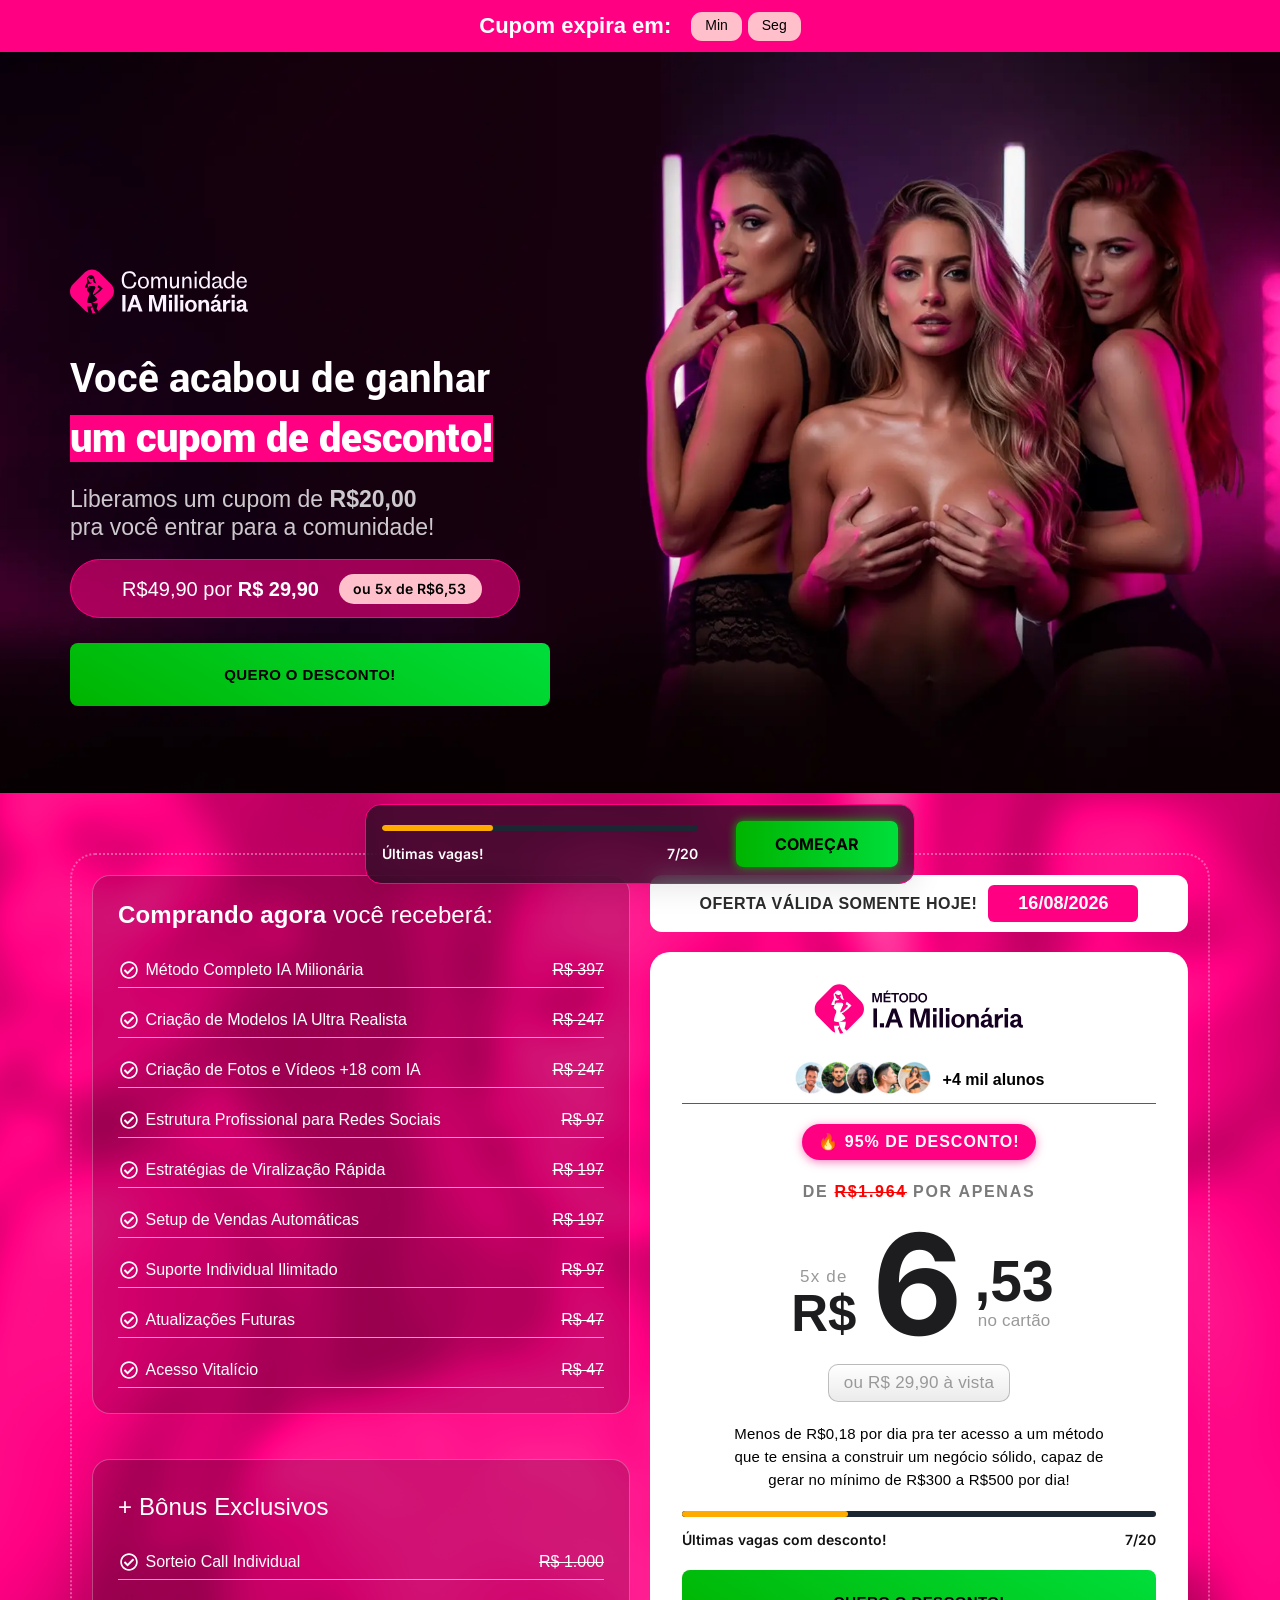
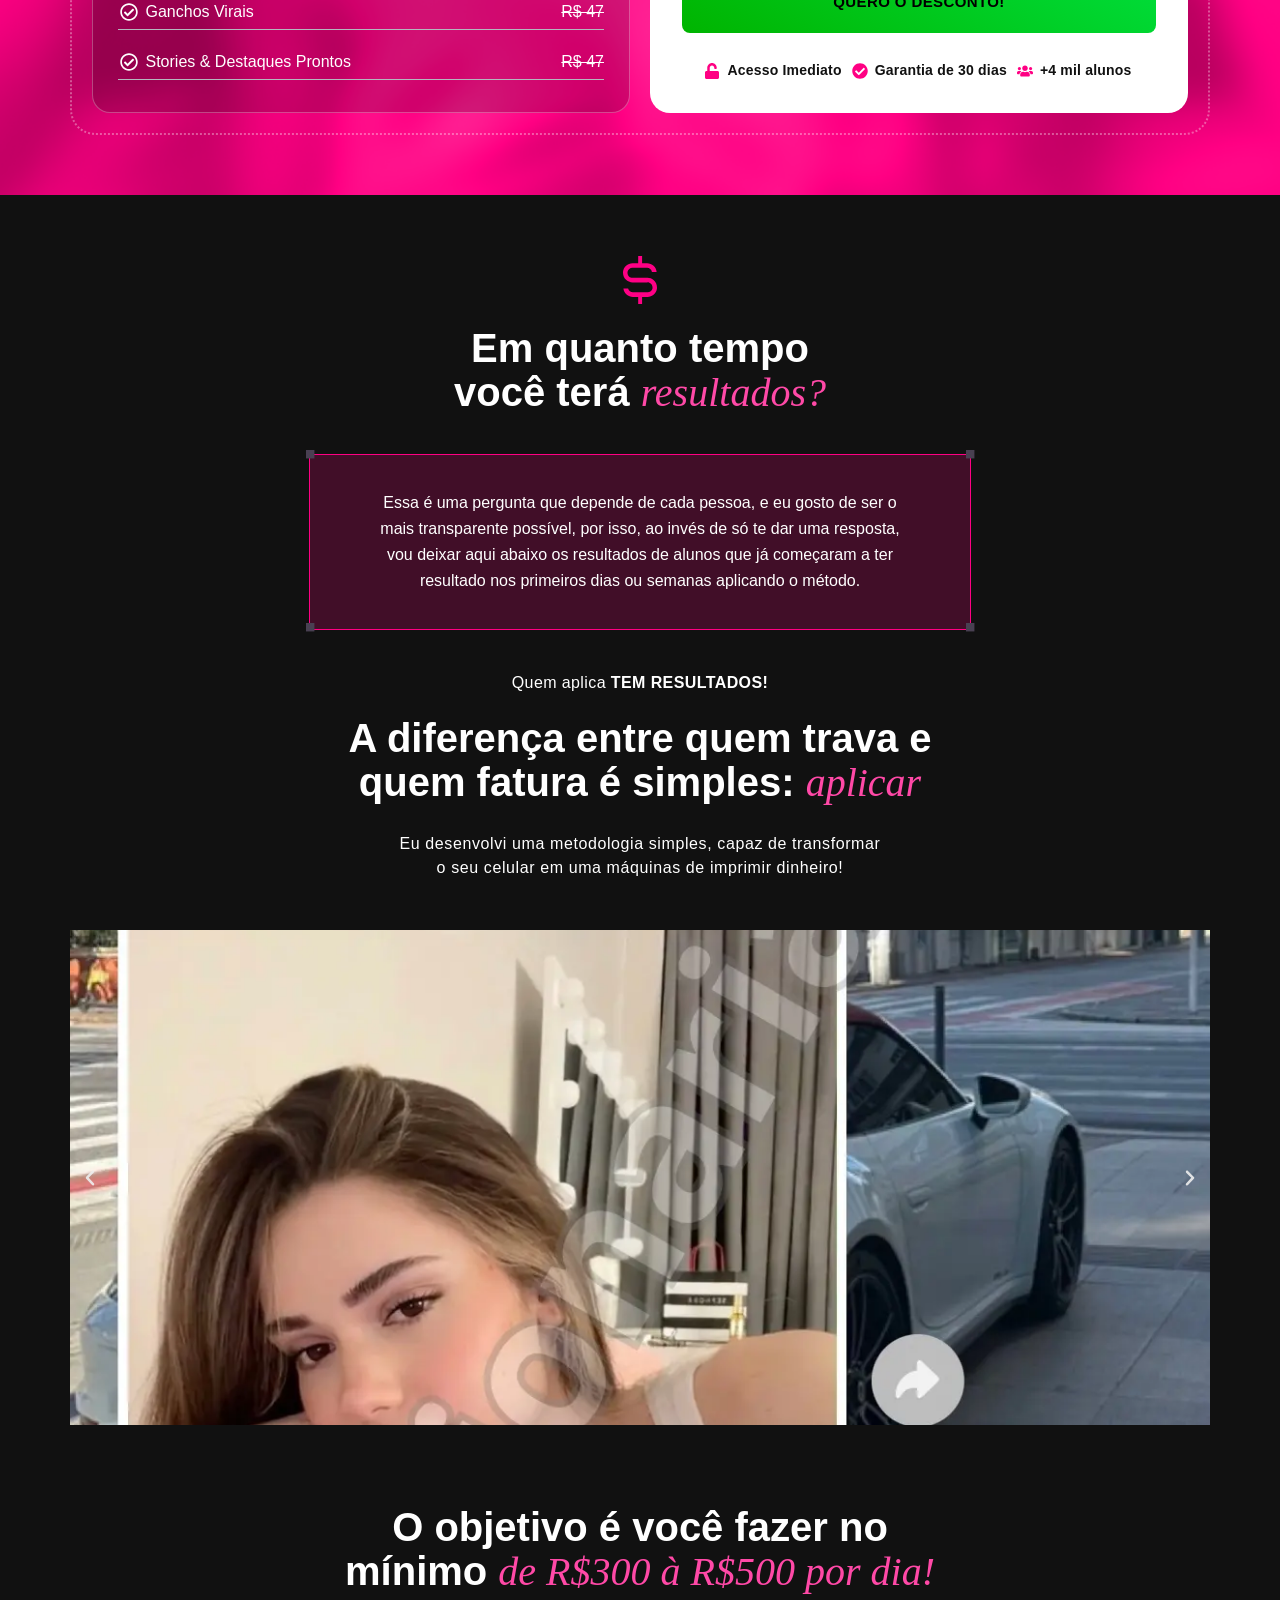
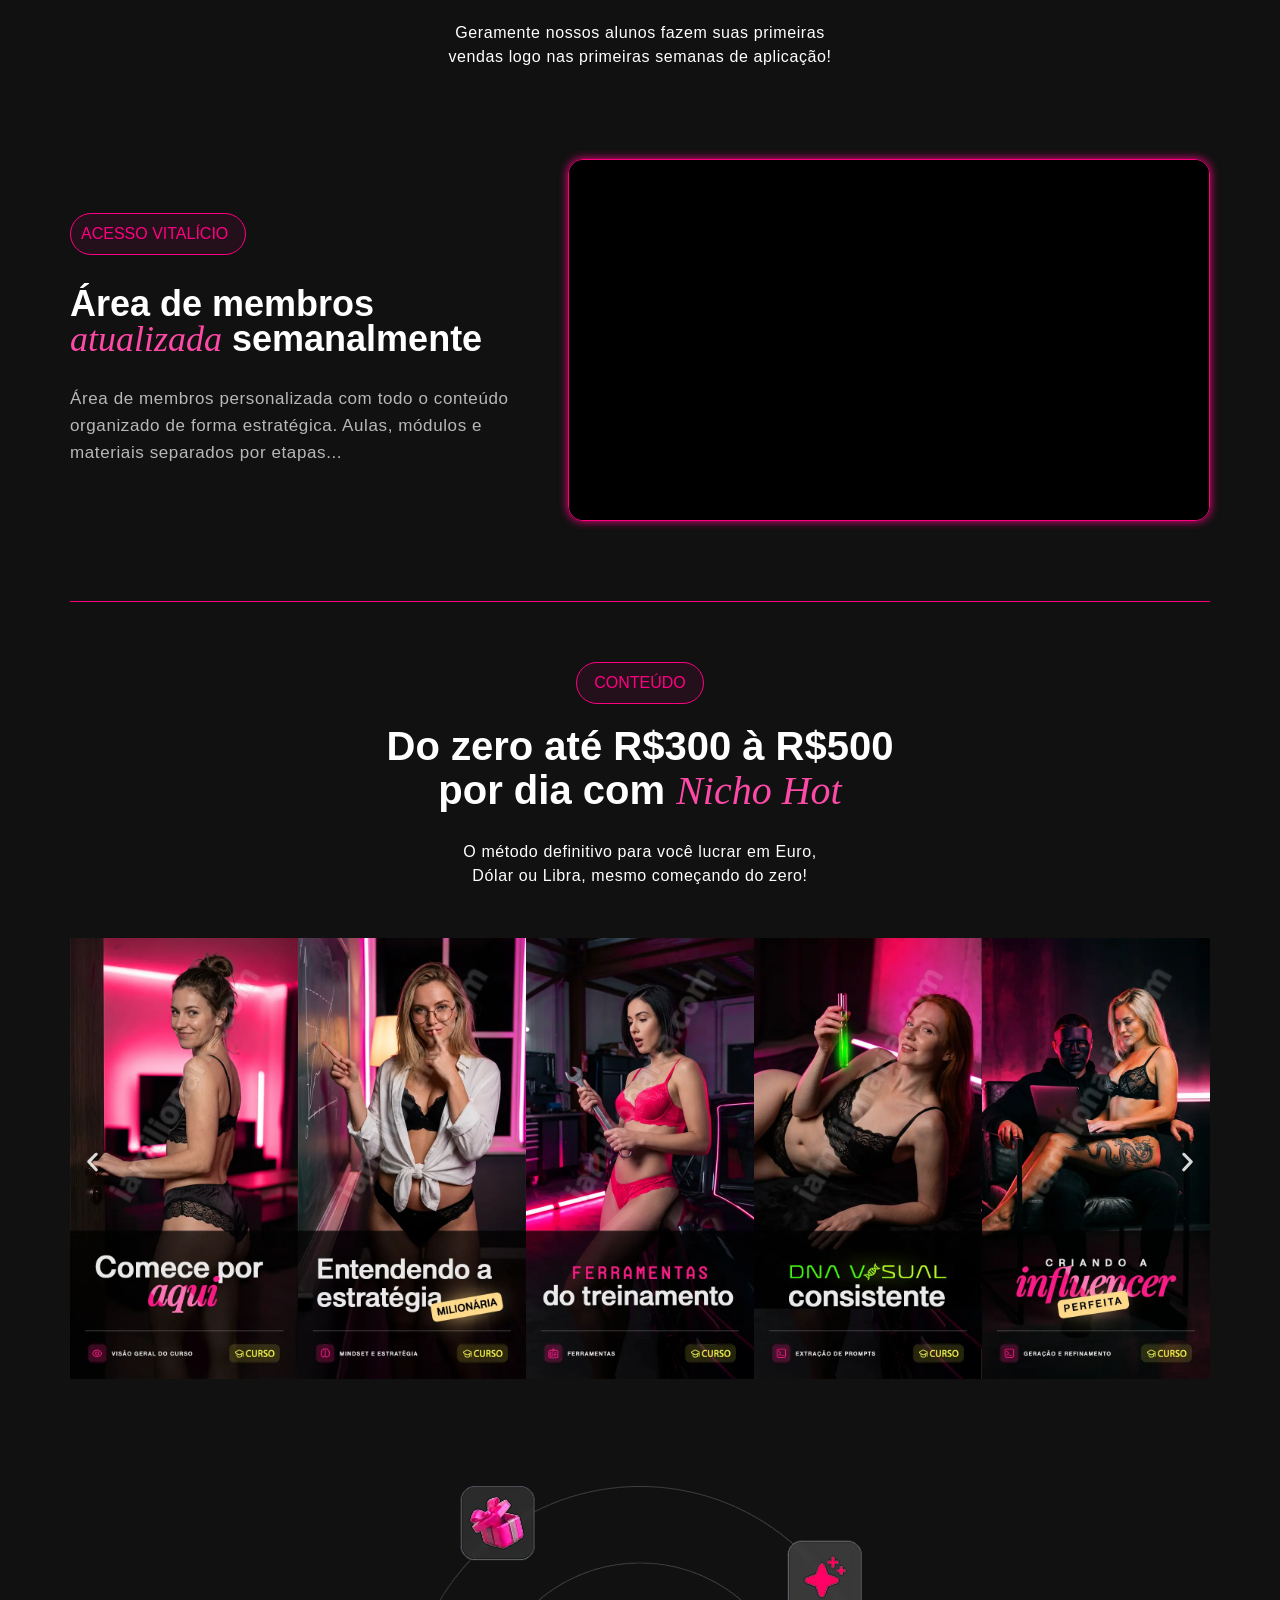
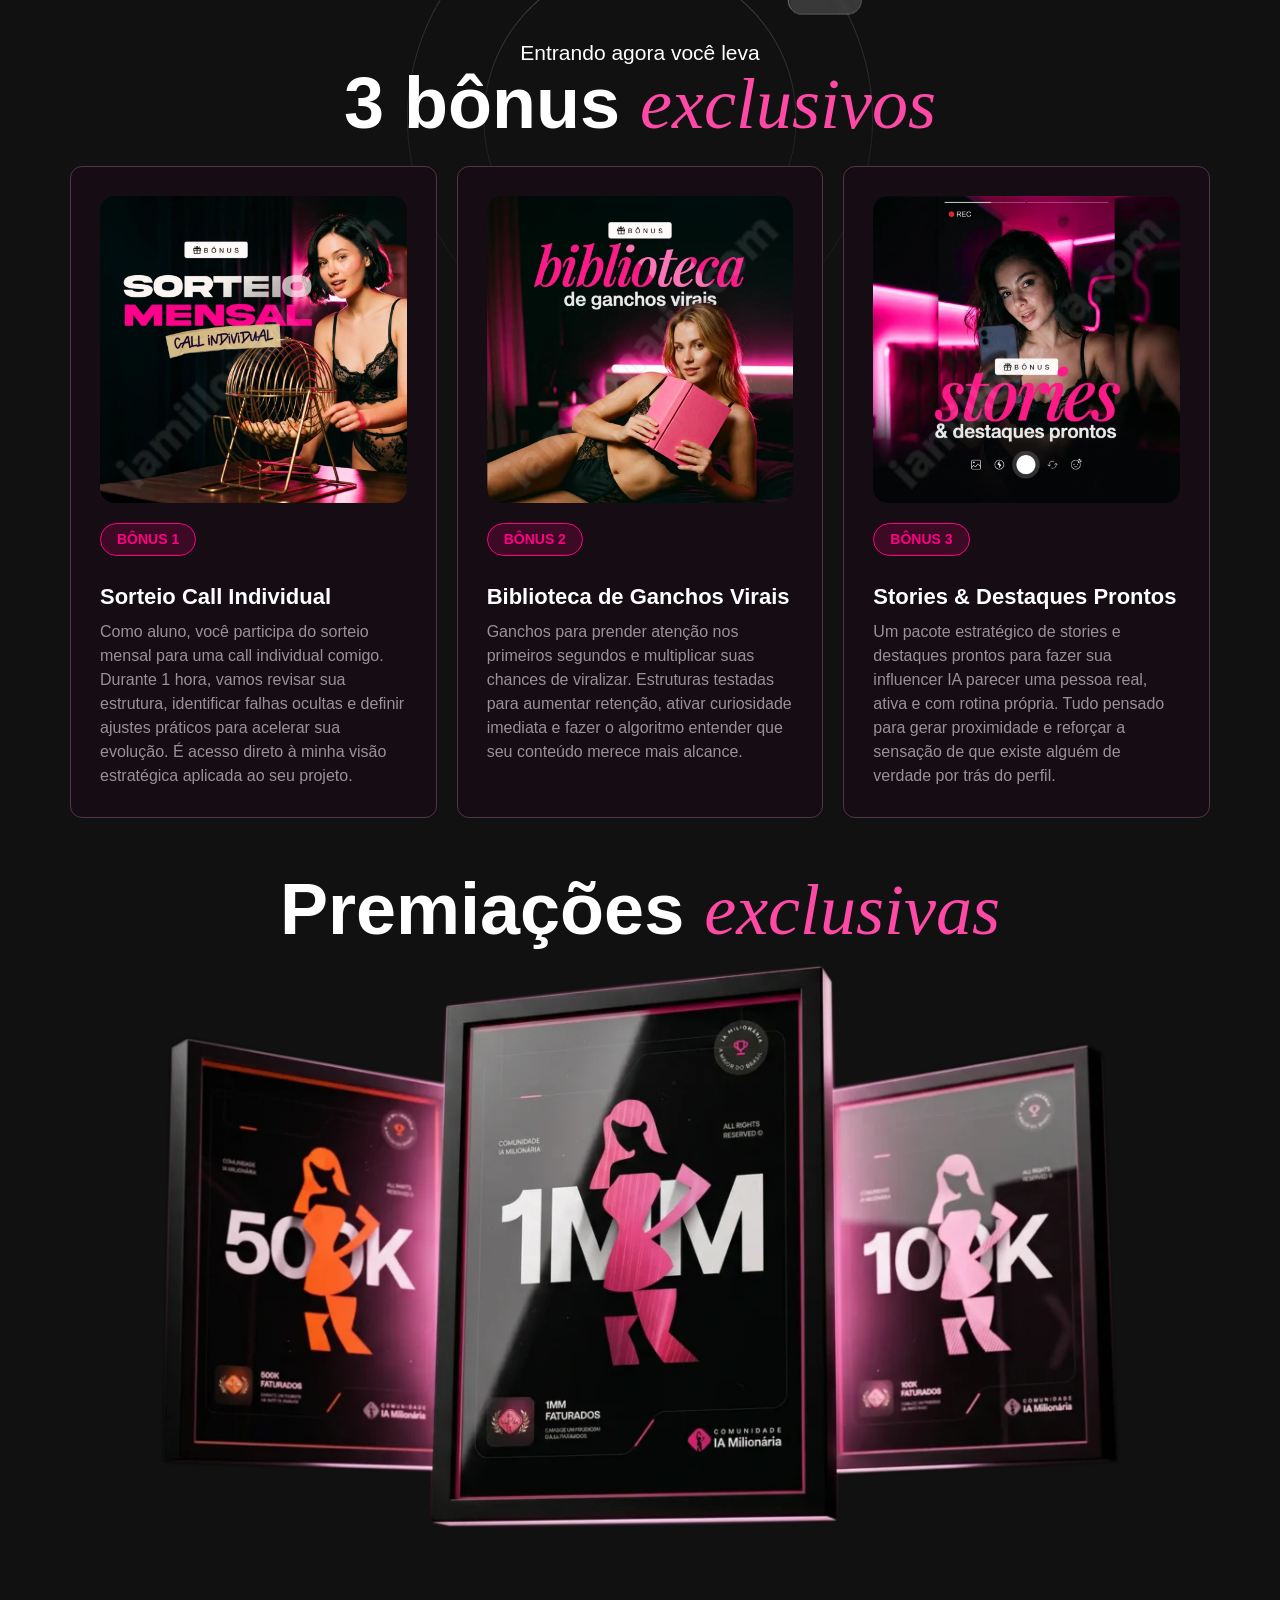
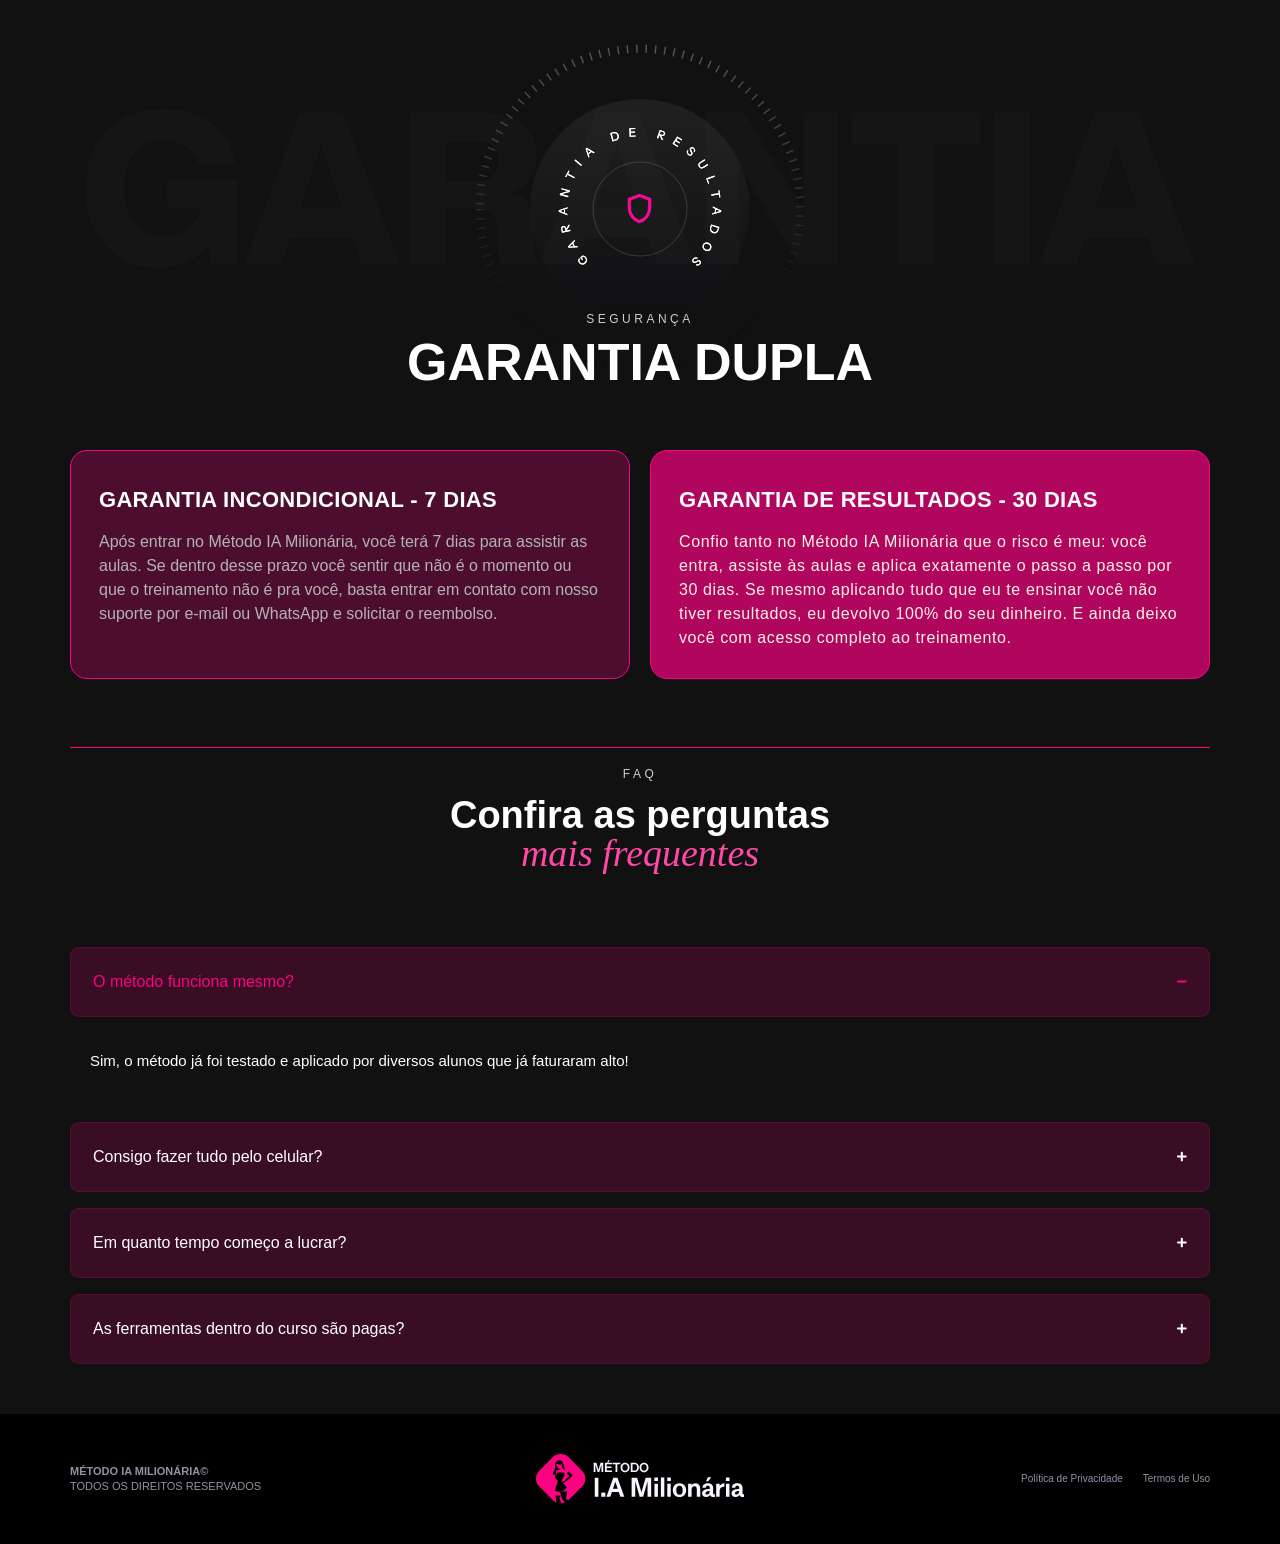
==== desconto29/index.html @ 3d406233 "Fix encoded URL for garantia image in desconto29" ====
<!DOCTYPE html><html lang="pt-BR"><head><base href="/desconto29/">
	<meta charset="utf-8">
		<title>Desconto R$ 29,90 (IA Milionária) – Método IA Milionária</title>
<meta name="robots" content="noindex, nofollow">
<link rel="dns-prefetch" href="//iamilionaria.com">
<link rel="alternate" type="application/rss+xml" title="Feed para Método IA Milionária »" href="https://iamilionaria.com/feed/">
<link rel="alternate" type="application/rss+xml" title="Feed de comentários para Método IA Milionária »" href="https://iamilionaria.com/comments/feed/">
<link rel="alternate" title="oEmbed (JSON)" type="application/json+oembed" href="https://iamilionaria.com/wp-json/oembed/1.0/embed?url=https%3A%2F%2Fiamilionaria.com%2Fdesconto67%2F">
<link rel="alternate" title="oEmbed (XML)" type="text/xml+oembed" href="https://iamilionaria.com/wp-json/oembed/1.0/embed?url=https%3A%2F%2Fiamilionaria.com%2Fdesconto67%2F&amp;format=xml">
<style id="wp-img-auto-sizes-contain-inline-css">
img:is([sizes=auto i],[sizes^="auto," i]){contain-intrinsic-size:3000px 1500px}
/*# sourceURL=wp-img-auto-sizes-contain-inline-css */
</style>
<style id="wp-emoji-styles-inline-css">

	img.wp-smiley, img.emoji {
		display: inline !important;
		border: none !important;
		box-shadow: none !important;
		height: 1em !important;
		width: 1em !important;
		margin: 0 0.07em !important;
		vertical-align: -0.1em !important;
		background: none !important;
		padding: 0 !important;
	}
/*# sourceURL=wp-emoji-styles-inline-css */
</style>
<style id="classic-theme-styles-inline-css">
/*! This file is auto-generated */
.wp-block-button__link{color:#fff;background-color:#32373c;border-radius:9999px;box-shadow:none;text-decoration:none;padding:calc(.667em + 2px) calc(1.333em + 2px);font-size:1.125em}.wp-block-file__button{background:#32373c;color:#fff;text-decoration:none}
/*# sourceURL=/wp-includes/css/classic-themes.min.css */
</style>
<style id="global-styles-inline-css">
:root{--wp--preset--aspect-ratio--square: 1;--wp--preset--aspect-ratio--4-3: 4/3;--wp--preset--aspect-ratio--3-4: 3/4;--wp--preset--aspect-ratio--3-2: 3/2;--wp--preset--aspect-ratio--2-3: 2/3;--wp--preset--aspect-ratio--16-9: 16/9;--wp--preset--aspect-ratio--9-16: 9/16;--wp--preset--color--black: #000000;--wp--preset--color--cyan-bluish-gray: #abb8c3;--wp--preset--color--white: #ffffff;--wp--preset--color--pale-pink: #f78da7;--wp--preset--color--vivid-red: #cf2e2e;--wp--preset--color--luminous-vivid-orange: #ff6900;--wp--preset--color--luminous-vivid-amber: #fcb900;--wp--preset--color--light-green-cyan: #7bdcb5;--wp--preset--color--vivid-green-cyan: #00d084;--wp--preset--color--pale-cyan-blue: #8ed1fc;--wp--preset--color--vivid-cyan-blue: #0693e3;--wp--preset--color--vivid-purple: #9b51e0;--wp--preset--gradient--vivid-cyan-blue-to-vivid-purple: linear-gradient(135deg,rgb(6,147,227) 0%,rgb(155,81,224) 100%);--wp--preset--gradient--light-green-cyan-to-vivid-green-cyan: linear-gradient(135deg,rgb(122,220,180) 0%,rgb(0,208,130) 100%);--wp--preset--gradient--luminous-vivid-amber-to-luminous-vivid-orange: linear-gradient(135deg,rgb(252,185,0) 0%,rgb(255,105,0) 100%);--wp--preset--gradient--luminous-vivid-orange-to-vivid-red: linear-gradient(135deg,rgb(255,105,0) 0%,rgb(207,46,46) 100%);--wp--preset--gradient--very-light-gray-to-cyan-bluish-gray: linear-gradient(135deg,rgb(238,238,238) 0%,rgb(169,184,195) 100%);--wp--preset--gradient--cool-to-warm-spectrum: linear-gradient(135deg,rgb(74,234,220) 0%,rgb(151,120,209) 20%,rgb(207,42,186) 40%,rgb(238,44,130) 60%,rgb(251,105,98) 80%,rgb(254,248,76) 100%);--wp--preset--gradient--blush-light-purple: linear-gradient(135deg,rgb(255,206,236) 0%,rgb(152,150,240) 100%);--wp--preset--gradient--blush-bordeaux: linear-gradient(135deg,rgb(254,205,165) 0%,rgb(254,45,45) 50%,rgb(107,0,62) 100%);--wp--preset--gradient--luminous-dusk: linear-gradient(135deg,rgb(255,203,112) 0%,rgb(199,81,192) 50%,rgb(65,88,208) 100%);--wp--preset--gradient--pale-ocean: linear-gradient(135deg,rgb(255,245,203) 0%,rgb(182,227,212) 50%,rgb(51,167,181) 100%);--wp--preset--gradient--electric-grass: linear-gradient(135deg,rgb(202,248,128) 0%,rgb(113,206,126) 100%);--wp--preset--gradient--midnight: linear-gradient(135deg,rgb(2,3,129) 0%,rgb(40,116,252) 100%);--wp--preset--font-size--small: 13px;--wp--preset--font-size--medium: 20px;--wp--preset--font-size--large: 36px;--wp--preset--font-size--x-large: 42px;--wp--preset--spacing--20: 0.44rem;--wp--preset--spacing--30: 0.67rem;--wp--preset--spacing--40: 1rem;--wp--preset--spacing--50: 1.5rem;--wp--preset--spacing--60: 2.25rem;--wp--preset--spacing--70: 3.38rem;--wp--preset--spacing--80: 5.06rem;--wp--preset--shadow--natural: 6px 6px 9px rgba(0, 0, 0, 0.2);--wp--preset--shadow--deep: 12px 12px 50px rgba(0, 0, 0, 0.4);--wp--preset--shadow--sharp: 6px 6px 0px rgba(0, 0, 0, 0.2);--wp--preset--shadow--outlined: 6px 6px 0px -3px rgb(255, 255, 255), 6px 6px rgb(0, 0, 0);--wp--preset--shadow--crisp: 6px 6px 0px rgb(0, 0, 0);}:where(body) { margin: 0; }:where(.is-layout-flex){gap: 0.5em;}:where(.is-layout-grid){gap: 0.5em;}body .is-layout-flex{display: flex;}.is-layout-flex{flex-wrap: wrap;align-items: center;}.is-layout-flex > :is(*, div){margin: 0;}body .is-layout-grid{display: grid;}.is-layout-grid > :is(*, div){margin: 0;}body{padding-top: 0px;padding-right: 0px;padding-bottom: 0px;padding-left: 0px;}:root :where(.wp-element-button, .wp-block-button__link){background-color: #32373c;border-width: 0;color: #fff;font-family: inherit;font-size: inherit;font-style: inherit;font-weight: inherit;letter-spacing: inherit;line-height: inherit;padding-top: calc(0.667em + 2px);padding-right: calc(1.333em + 2px);padding-bottom: calc(0.667em + 2px);padding-left: calc(1.333em + 2px);text-decoration: none;text-transform: inherit;}.has-black-color{color: var(--wp--preset--color--black) !important;}.has-cyan-bluish-gray-color{color: var(--wp--preset--color--cyan-bluish-gray) !important;}.has-white-color{color: var(--wp--preset--color--white) !important;}.has-pale-pink-color{color: var(--wp--preset--color--pale-pink) !important;}.has-vivid-red-color{color: var(--wp--preset--color--vivid-red) !important;}.has-luminous-vivid-orange-color{color: var(--wp--preset--color--luminous-vivid-orange) !important;}.has-luminous-vivid-amber-color{color: var(--wp--preset--color--luminous-vivid-amber) !important;}.has-light-green-cyan-color{color: var(--wp--preset--color--light-green-cyan) !important;}.has-vivid-green-cyan-color{color: var(--wp--preset--color--vivid-green-cyan) !important;}.has-pale-cyan-blue-color{color: var(--wp--preset--color--pale-cyan-blue) !important;}.has-vivid-cyan-blue-color{color: var(--wp--preset--color--vivid-cyan-blue) !important;}.has-vivid-purple-color{color: var(--wp--preset--color--vivid-purple) !important;}.has-black-background-color{background-color: var(--wp--preset--color--black) !important;}.has-cyan-bluish-gray-background-color{background-color: var(--wp--preset--color--cyan-bluish-gray) !important;}.has-white-background-color{background-color: var(--wp--preset--color--white) !important;}.has-pale-pink-background-color{background-color: var(--wp--preset--color--pale-pink) !important;}.has-vivid-red-background-color{background-color: var(--wp--preset--color--vivid-red) !important;}.has-luminous-vivid-orange-background-color{background-color: var(--wp--preset--color--luminous-vivid-orange) !important;}.has-luminous-vivid-amber-background-color{background-color: var(--wp--preset--color--luminous-vivid-amber) !important;}.has-light-green-cyan-background-color{background-color: var(--wp--preset--color--light-green-cyan) !important;}.has-vivid-green-cyan-background-color{background-color: var(--wp--preset--color--vivid-green-cyan) !important;}.has-pale-cyan-blue-background-color{background-color: var(--wp--preset--color--pale-cyan-blue) !important;}.has-vivid-cyan-blue-background-color{background-color: var(--wp--preset--color--vivid-cyan-blue) !important;}.has-vivid-purple-background-color{background-color: var(--wp--preset--color--vivid-purple) !important;}.has-black-border-color{border-color: var(--wp--preset--color--black) !important;}.has-cyan-bluish-gray-border-color{border-color: var(--wp--preset--color--cyan-bluish-gray) !important;}.has-white-border-color{border-color: var(--wp--preset--color--white) !important;}.has-pale-pink-border-color{border-color: var(--wp--preset--color--pale-pink) !important;}.has-vivid-red-border-color{border-color: var(--wp--preset--color--vivid-red) !important;}.has-luminous-vivid-orange-border-color{border-color: var(--wp--preset--color--luminous-vivid-orange) !important;}.has-luminous-vivid-amber-border-color{border-color: var(--wp--preset--color--luminous-vivid-amber) !important;}.has-light-green-cyan-border-color{border-color: var(--wp--preset--color--light-green-cyan) !important;}.has-vivid-green-cyan-border-color{border-color: var(--wp--preset--color--vivid-green-cyan) !important;}.has-pale-cyan-blue-border-color{border-color: var(--wp--preset--color--pale-cyan-blue) !important;}.has-vivid-cyan-blue-border-color{border-color: var(--wp--preset--color--vivid-cyan-blue) !important;}.has-vivid-purple-border-color{border-color: var(--wp--preset--color--vivid-purple) !important;}.has-vivid-cyan-blue-to-vivid-purple-gradient-background{background: var(--wp--preset--gradient--vivid-cyan-blue-to-vivid-purple) !important;}.has-light-green-cyan-to-vivid-green-cyan-gradient-background{background: var(--wp--preset--gradient--light-green-cyan-to-vivid-green-cyan) !important;}.has-luminous-vivid-amber-to-luminous-vivid-orange-gradient-background{background: var(--wp--preset--gradient--luminous-vivid-amber-to-luminous-vivid-orange) !important;}.has-luminous-vivid-orange-to-vivid-red-gradient-background{background: var(--wp--preset--gradient--luminous-vivid-orange-to-vivid-red) !important;}.has-very-light-gray-to-cyan-bluish-gray-gradient-background{background: var(--wp--preset--gradient--very-light-gray-to-cyan-bluish-gray) !important;}.has-cool-to-warm-spectrum-gradient-background{background: var(--wp--preset--gradient--cool-to-warm-spectrum) !important;}.has-blush-light-purple-gradient-background{background: var(--wp--preset--gradient--blush-light-purple) !important;}.has-blush-bordeaux-gradient-background{background: var(--wp--preset--gradient--blush-bordeaux) !important;}.has-luminous-dusk-gradient-background{background: var(--wp--preset--gradient--luminous-dusk) !important;}.has-pale-ocean-gradient-background{background: var(--wp--preset--gradient--pale-ocean) !important;}.has-electric-grass-gradient-background{background: var(--wp--preset--gradient--electric-grass) !important;}.has-midnight-gradient-background{background: var(--wp--preset--gradient--midnight) !important;}.has-small-font-size{font-size: var(--wp--preset--font-size--small) !important;}.has-medium-font-size{font-size: var(--wp--preset--font-size--medium) !important;}.has-large-font-size{font-size: var(--wp--preset--font-size--large) !important;}.has-x-large-font-size{font-size: var(--wp--preset--font-size--x-large) !important;}
:root :where(.wp-block-icon svg){width: 24px;}
:where(.wp-block-post-template.is-layout-flex){gap: 1.25em;}:where(.wp-block-post-template.is-layout-grid){gap: 1.25em;}
:where(.wp-block-term-template.is-layout-flex){gap: 1.25em;}:where(.wp-block-term-template.is-layout-grid){gap: 1.25em;}
:where(.wp-block-columns.is-layout-flex){gap: 2em;}:where(.wp-block-columns.is-layout-grid){gap: 2em;}
:root :where(.wp-block-pullquote){font-size: 1.5em;line-height: 1.6;}
/*# sourceURL=global-styles-inline-css */
</style>
<link rel="stylesheet" id="royal-elementor-kit-style-css" href="css/style.css" media="all">
<link rel="stylesheet" id="elementor-frontend-css" href="css/frontend.min.css" media="all">
<link rel="stylesheet" id="elementor-post-9-css" href="css/post-9.css" media="all">
<link rel="stylesheet" id="font-awesome-5-all-css" href="css/all.min.css" media="all">
<link rel="stylesheet" id="font-awesome-4-shim-css" href="css/v4-shims.min.css" media="all">
<link rel="stylesheet" id="widget-heading-css" href="css/widget-heading.min.css" media="all">
<link rel="stylesheet" id="widget-countdown-css" href="css/widget-countdown.min.css" media="all">
<link rel="stylesheet" id="widget-icon-list-css" href="css/widget-icon-list.min.css" media="all">
<link rel="stylesheet" id="e-animation-shrink-css" href="css/e-animation-shrink.min.css" media="all">
<link rel="stylesheet" id="widget-image-css" href="css/widget-image.min.css" media="all">
<link rel="stylesheet" id="swiper-css" href="css/swiper.min.css" media="all">
<link rel="stylesheet" id="e-swiper-css" href="css/e-swiper.min.css" media="all">
<link rel="stylesheet" id="widget-media-carousel-css" href="css/widget-media-carousel.min.css" media="all">
<link rel="stylesheet" id="widget-carousel-module-base-css" href="css/widget-carousel-module-base.min.css" media="all">
<link rel="stylesheet" id="widget-video-css" href="css/widget-video.min.css" media="all">
<link rel="stylesheet" id="widget-image-carousel-css" href="css/widget-image-carousel.min.css" media="all">
<link rel="stylesheet" id="widget-image-box-css" href="css/widget-image-box.min.css" media="all">
<link rel="stylesheet" id="widget-icon-box-css" href="css/widget-icon-box.min.css" media="all">
<link rel="stylesheet" id="widget-nested-accordion-css" href="css/widget-nested-accordion.min.css" media="all">
<link rel="stylesheet" id="elementor-post-6986-css" href="css/post-6986.css" media="all">
<style id="elementor-pro-custom-fonts-inline-css">
@font-face {
	font-family: 'Verlag';
	font-style: normal;
	font-weight: 300;
	font-display: auto;
	src: url('fonts/Verlag-Light.ttf') format('truetype');
}
@font-face {
	font-family: 'Verlag';
	font-style: normal;
	font-weight: normal;
	font-display: auto;
	src: url('fonts/Verlag-Book.ttf') format('truetype');
}
@font-face {
	font-family: 'Verlag';
	font-style: normal;
	font-weight: bold;
	font-display: auto;
	src: url('fonts/Verlag-Bold.ttf') format('truetype');
}
@font-face {
	font-family: 'Verlag';
	font-style: normal;
	font-weight: 900;
	font-display: auto;
	src: url('fonts/Verlag-Black.ttf') format('truetype');
}

@font-face {
	font-family: 'Roboto';
	font-style: normal;
	font-weight: 100;
	font-display: auto;
	src: url('fonts/Roboto-Thin.ttf') format('truetype');
}
@font-face {
	font-family: 'Roboto';
	font-style: normal;
	font-weight: 200;
	font-display: auto;
	src: url('fonts/Roboto-Light.ttf') format('truetype');
}
@font-face {
	font-family: 'Roboto';
	font-style: normal;
	font-weight: normal;
	font-display: auto;
	src: url('fonts/Roboto-Regular.ttf') format('truetype');
}
@font-face {
	font-family: 'Roboto';
	font-style: normal;
	font-weight: 500;
	font-display: auto;
	src: url('fonts/Roboto-Medium.ttf') format('truetype');
}
@font-face {
	font-family: 'Roboto';
	font-style: normal;
	font-weight: bold;
	font-display: auto;
	src: url('fonts/Roboto-Bold.ttf') format('truetype');
}
@font-face {
	font-family: 'Roboto';
	font-style: normal;
	font-weight: 900;
	font-display: auto;
	src: url('fonts/Roboto-Black.ttf') format('truetype');
}

@font-face {
	font-family: 'Mosvita';
	font-style: normal;
	font-weight: 200;
	font-display: auto;
	src: url('fonts/AnyConv.com__mosvita-light.woff2') format('woff2');
}
@font-face {
	font-family: 'Mosvita';
	font-style: normal;
	font-weight: normal;
	font-display: auto;
	src: url('fonts/AnyConv.com__mosvita-regular.woff2') format('woff2');
}
@font-face {
	font-family: 'Mosvita';
	font-style: normal;
	font-weight: bold;
	font-display: auto;
	src: url('fonts/AnyConv.com__mosvita-bold.woff2') format('woff2');
}
@font-face {
	font-family: 'Mosvita';
	font-style: normal;
	font-weight: 900;
	font-display: auto;
	src: url('fonts/AnyConv.com__mosvita-extrabold.woff2') format('woff2');
}

/*# sourceURL=elementor-pro-custom-fonts-inline-css */
</style>
<link rel="stylesheet" id="elementor-gf-inter-css" href="css/elementor-gf-inter.css" media="all">
<script async="" src="js/gtm.js"></script><script id="font-awesome-4-shim-js" src="js/v4-shims.min.js"></script>
<script id="jquery-core-js" src="js/jquery.min.js"></script>
<script id="jquery-migrate-js" src="js/jquery-migrate.min.js"></script>
<link rel="https://api.w.org/" href="https://iamilionaria.com/wp-json/"><link rel="alternate" title="JSON" type="application/json" href="https://iamilionaria.com/wp-json/wp/v2/pages/6986"><link rel="EditURI" type="application/rsd+xml" title="RSD" href="https://iamilionaria.com/xmlrpc.php?rsd">
<link rel="canonical" href="https://iamilionaria.com/desconto67/">
<meta name="generator" content="Elementor 4.2.0; features: e_font_icon_svg, additional_custom_breakpoints; settings: css_print_method-external, google_font-enabled, font_display-swap">
<script src="js/latest.js" data-utmify-prevent-xcod-sck="" data-utmify-prevent-subids="" data-utmify-plus-signal="" async="" defer=""></script>
<!-- Google Tag Manager -->
<script>(function(w,d,s,l,i){w[l]=w[l]||[];w[l].push({'gtm.start':
new Date().getTime(),event:'gtm.js'});var f=d.getElementsByTagName(s)[0],
j=d.createElement(s),dl=l!='dataLayer'?'&l='+l:'';j.async=true;j.src=
'https://www.googletagmanager.com/gtm.js?id='+i+dl;f.parentNode.insertBefore(j,f);
})(window,document,'script','dataLayer','GTM-5M3QH7KK');</script>
<!-- End Google Tag Manager -->
<style>
  /*
   * Barra fixa, centralizada e escondida inicialmente.
   */
  #barra-fixa {
    position: fixed !important;

    left: 50% !important;
    right: auto !important;
    top: auto !important;
    bottom: 16px !important;

    margin: 0 !important;

    transform: translate(-50%, 14px) !important;

    opacity: 0 !important;
    visibility: hidden !important;
    pointer-events: none !important;

    z-index: 999999 !important;

    transition:
      opacity 0.3s ease,
      transform 0.3s ease,
      visibility 0.3s ease !important;
  }

  /*
   * Mostra a barra.
   */
  #barra-fixa.barra-ativa {
    opacity: 1 !important;
    visibility: visible !important;
    pointer-events: auto !important;

    transform: translate(-50%, 0) !important;
  }

  /*
   * Esconde possíveis cópias criadas
   * pelo sistema Sticky do Elementor.
   */
  #barra-fixa.elementor-sticky__spacer,
  .elementor-sticky__spacer #barra-fixa {
    display: none !important;
  }

  /*
   * Mantém visível durante a edição.
   */
  body.elementor-editor-active
  #barra-fixa:not(.elementor-sticky__spacer),
  body.elementor-editor-preview
  #barra-fixa:not(.elementor-sticky__spacer) {
    opacity: 1 !important;
    visibility: visible !important;
    pointer-events: auto !important;

    transform: translate(-50%, 0) !important;
  }

  /*
   * Ajuste no celular.
   */
  @media (max-width: 767px) {
    #barra-fixa {
      bottom: 8px !important;
      max-width: calc(100vw - 16px) !important;
    }
  }
</style>

<script>
(function () {
  /*
   * Evita que o controlador seja iniciado
   * mais de uma vez.
   */
  if (window.__controleBarraFixaIAMillonaria) {
    return;
  }

  window.__controleBarraFixaIAMillonaria = true;

  var tentativas = 0;
  var limiteTentativas = 50;

  function iniciarBarraFixa() {
    var barra = document.getElementById(
      'barra-fixa'
    );

    var gatilho = document.getElementById(
      'aparecer-barra'
    );

    /*
     * Aguarda o Elementor terminar
     * de renderizar os containers.
     */
    if (!barra || !gatilho) {
      tentativas++;

      if (tentativas < limiteTentativas) {
        window.setTimeout(
          iniciarBarraFixa,
          250
        );
      } else {
        if (!barra) {
          console.error(
            'O container com ID "barra-fixa" não foi encontrado.'
          );
        }

        if (!gatilho) {
          console.error(
            'A seção com ID "aparecer-barra" não foi encontrada.'
          );
        }
      }

      return;
    }

    var barraJaAtivada = false;
    var observador = null;

    function ativarBarra() {
      if (barraJaAtivada) {
        return;
      }

      barraJaAtivada = true;

      barra.classList.add(
        'barra-ativa'
      );

      window.removeEventListener(
        'scroll',
        verificarPosicao
      );

      window.removeEventListener(
        'resize',
        verificarPosicao
      );

      if (observador) {
        observador.disconnect();
      }
    }

    function verificarPosicao() {
      if (barraJaAtivada) {
        return;
      }

      var posicao =
        gatilho.getBoundingClientRect();

      /*
       * Ativa quando o começo da seção
       * entra na área visível da tela.
       *
       * Também ativa caso a página seja
       * carregada já depois dessa seção.
       */
      if (
        posicao.top <= window.innerHeight
      ) {
        ativarBarra();
      }
    }

    if (
      'IntersectionObserver' in window
    ) {
      observador =
        new IntersectionObserver(
          function (entradas) {
            for (
              var i = 0;
              i < entradas.length;
              i++
            ) {
              if (
                entradas[i].isIntersecting
              ) {
                ativarBarra();
                break;
              }
            }
          },
          {
            threshold: 0.01
          }
        );

      observador.observe(gatilho);
    }

    window.addEventListener(
      'scroll',
      verificarPosicao,
      {
        passive: true
      }
    );

    window.addEventListener(
      'resize',
      verificarPosicao
    );

    window.addEventListener(
      'load',
      verificarPosicao
    );

    verificarPosicao();
  }

  if (
    document.readyState === 'loading'
  ) {
    document.addEventListener(
      'DOMContentLoaded',
      iniciarBarraFixa
    );
  } else {
    iniciarBarraFixa();
  }
})();
</script>
			<style>
				.e-con.e-parent:nth-of-type(n+4):not(.e-lazyloaded):not(.e-no-lazyload),
				.e-con.e-parent:nth-of-type(n+4):not(.e-lazyloaded):not(.e-no-lazyload) * {
					background-image: none !important;
				}
				@media screen and (max-height: 1024px) {
					.e-con.e-parent:nth-of-type(n+3):not(.e-lazyloaded):not(.e-no-lazyload),
					.e-con.e-parent:nth-of-type(n+3):not(.e-lazyloaded):not(.e-no-lazyload) * {
						background-image: none !important;
					}
				}
				@media screen and (max-height: 640px) {
					.e-con.e-parent:nth-of-type(n+2):not(.e-lazyloaded):not(.e-no-lazyload),
					.e-con.e-parent:nth-of-type(n+2):not(.e-lazyloaded):not(.e-no-lazyload) * {
						background-image: none !important;
					}
				}
			</style>
			<style id="custom-background-css">
body.custom-background { background-color: #0a0a0a; }
</style>
			<meta name="theme-color" content="#FFFFFF">
			<link rel="icon" href="images/Logo-1-150x150.png" sizes="32x32">
<link rel="icon" href="images/Logo-1.png" sizes="192x192">
<link rel="apple-touch-icon" href="images/Logo-1.png">
<meta name="msapplication-TileImage" content="https://iamilionaria.com/wp-content/uploads/2025/04/Logo-1.png">
	<meta name="viewport" content="width=device-width, initial-scale=1.0, viewport-fit=cover"><script src="js/wp-emoji-release.min.js" defer=""></script></head>
<body data-rsssl="1" class="wp-singular page-template page-template-elementor_canvas page page-id-6986 custom-background wp-custom-logo wp-embed-responsive wp-theme-royal-elementor-kit elementor-default elementor-template-canvas elementor-kit-9 elementor-page elementor-page-6986">
	<!-- Google Tag Manager (noscript) -->
<noscript><iframe src="https://www.googletagmanager.com/ns.html?id=GTM-5M3QH7KK"
height="0" width="0" style="display:none;visibility:hidden"></iframe></noscript>
<!-- End Google Tag Manager (noscript) -->
		<div data-elementor-type="wp-page" data-elementor-id="6986" class="elementor elementor-6986" data-elementor-post-type="page">
				<div class="elementor-element elementor-element-cb1bedd e-flex e-con-boxed e-con e-parent e-lazyloaded" data-id="cb1bedd" data-element_type="container" data-e-type="container" data-settings='{"background_background":"classic"}'>
					<div class="e-con-inner">
				<div class="elementor-element elementor-element-dbecf97 elementor-widget elementor-widget-heading" data-id="dbecf97" data-element_type="widget" data-e-type="widget" data-widget_type="heading.default">
				<div class="elementor-widget-container">
					<h2 class="elementor-heading-title elementor-size-default">Cupom expira em:</h2>				</div>
				</div>
				<div class="elementor-element elementor-element-e0bd603 elementor-countdown--label-block elementor-widget elementor-widget-countdown" data-id="e0bd603" data-element_type="widget" data-e-type="widget" data-widget_type="countdown.default">
				<div class="elementor-widget-container">
							<div data-evergreen-interval="299.4" class="elementor-countdown-wrapper" data-date="">
			<div class="elementor-countdown-item"><span class="elementor-countdown-digits elementor-countdown-minutes"></span> <span class="elementor-countdown-label">Min</span></div><div class="elementor-countdown-item"><span class="elementor-countdown-digits elementor-countdown-seconds"></span> <span class="elementor-countdown-label">Seg</span></div>		</div>
						</div>
				</div>
					</div>
				</div>
		<div class="elementor-element elementor-element-c4fd6bd e-flex e-con-boxed e-con e-parent e-lazyloaded" data-id="c4fd6bd" data-element_type="container" data-e-type="container" data-settings='{"background_background":"classic"}'>
					<div class="e-con-inner">
		<div class="elementor-element elementor-element-2a6cd1c e-con-full e-flex e-con e-child" data-id="2a6cd1c" data-element_type="container" data-e-type="container">
				<div class="elementor-element elementor-element-49f7734 elementor-view-default elementor-widget elementor-widget-icon" data-id="49f7734" data-element_type="widget" data-e-type="widget" data-widget_type="icon.default">
				<div class="elementor-widget-container">
							<div class="elementor-icon-wrapper">
			<div class="elementor-icon">
			<svg xmlns="http://www.w3.org/2000/svg" width="1090" height="306" viewBox="0 0 1090 306" fill="none"><path d="M320.314 260.631V158.951H339.758V260.631H320.314ZM423.415 260.631L414.638 234.705H377.773L368.996 260.631H348.606L385.335 158.951H407.751L444.21 260.631H423.415ZM396.273 180.557L383.445 218.096H408.966L396.273 180.557ZM535.939 236.595L558.894 158.951H588.331V260.631H568.887V177.586L545.391 260.631H526.486L502.99 177.586V260.631H483.546V158.951H512.983L535.939 236.595ZM605.391 176.371V156.926H624.836V176.371H605.391ZM605.796 260.631V190.144H624.431V260.631H605.796ZM640.241 260.631V156.926H658.876V260.631H640.241ZM674.3 176.371V156.926H693.745V176.371H674.3ZM674.705 260.631V190.144H693.34V260.631H674.705ZM704.289 225.388C704.289 205.538 717.387 188.524 740.073 188.524C762.759 188.524 775.857 205.538 775.857 225.388C775.857 245.238 762.759 262.252 740.073 262.252C717.387 262.252 704.289 245.238 704.289 225.388ZM740.073 201.487C728.865 201.487 722.924 208.779 722.924 225.388C722.924 241.997 728.865 249.289 740.073 249.289C751.281 249.289 757.357 241.997 757.222 225.388C757.087 208.779 751.281 201.487 740.073 201.487ZM804.965 223.362V260.631H786.33V190.144H804.965V200.271C806.585 197.031 813.472 188.524 826.57 188.524C846.69 188.524 851.551 204.728 851.551 223.632V260.631H832.917V222.417C832.917 211.614 830.486 203.917 820.494 203.917C813.337 203.917 804.965 208.509 804.965 223.362ZM882.082 177.991L892.749 155.305H910.439L894.235 177.991H882.082ZM923.132 262.252C910.979 262.252 906.253 256.31 903.957 249.694C902.607 254.825 895.99 262.252 883.297 262.252C868.848 262.252 861.286 252.529 861.286 241.727C861.286 219.311 890.724 219.176 902.472 218.636V211.479C902.472 204.593 898.151 201.487 892.209 201.487C885.457 201.487 881.541 204.998 881.541 212.019H863.312C863.312 202.702 869.388 188.524 891.804 188.524C907.063 188.524 920.431 195.68 920.431 211.614V240.106C920.431 246.318 922.187 247.398 926.643 247.398C928.668 247.398 930.018 247.128 930.018 247.128V261.307C930.018 261.307 929.478 262.252 923.132 262.252ZM888.428 248.883C895.45 248.883 902.472 241.997 902.472 229.844V229.034C891.399 229.439 879.516 231.059 879.516 241.727C879.516 246.318 883.027 248.883 888.428 248.883ZM955.501 227.818V260.631H936.866V190.144H955.501V204.052C956.716 199.596 965.223 188.524 980.887 188.524V207.158C967.924 206.348 955.501 212.559 955.501 227.818ZM988.991 176.371V156.926H1008.44V176.371H988.991ZM989.396 260.631V190.144H1008.03V260.631H989.396ZM1080.83 262.252C1068.67 262.252 1063.95 256.31 1061.65 249.694C1060.3 254.825 1053.68 262.252 1040.99 262.252C1026.54 262.252 1018.98 252.529 1018.98 241.727C1018.98 219.311 1048.42 219.176 1060.17 218.636V211.479C1060.17 204.593 1055.84 201.487 1049.9 201.487C1043.15 201.487 1039.24 204.998 1039.24 212.019H1021.01C1021.01 202.702 1027.08 188.524 1049.5 188.524C1064.76 188.524 1078.12 195.68 1078.12 211.614V240.106C1078.12 246.318 1079.88 247.398 1084.34 247.398C1086.36 247.398 1087.71 247.128 1087.71 247.128V261.307C1087.71 261.307 1087.17 262.252 1080.83 262.252ZM1046.12 248.883C1053.14 248.883 1060.17 241.997 1060.17 229.844V229.034C1049.09 229.439 1037.21 231.059 1037.21 241.727C1037.21 246.318 1040.72 248.883 1046.12 248.883Z" fill="#FBF3FF"></path><path d="M406.161 80.9749C403.72 100.098 397.888 119.627 363.576 119.627C325.059 119.627 316.786 89.5191 316.786 66.7345C316.786 43.9498 323.974 14.2483 363.576 14.2483C389.073 14.2483 400.33 24.9625 404.805 45.9841H390.972C388.395 28.8956 376.189 24.8269 363.576 24.8269C340.384 24.8269 330.619 41.7798 330.619 66.7345C330.619 91.6891 340.384 109.049 363.576 109.049C383.919 109.049 391.243 98.6059 392.057 80.9749H406.161ZM415.986 82.6024C415.986 62.6658 428.327 45.5773 449.485 45.5773C470.642 45.5773 482.983 62.6658 482.983 82.6024C482.983 102.539 470.642 119.627 449.485 119.627C428.327 119.627 415.986 102.539 415.986 82.6024ZM449.485 54.9353C431.989 54.9353 429.005 70.3963 429.005 82.6024C429.005 94.8084 431.989 110.269 449.485 110.269C466.98 110.269 469.964 94.8084 469.964 82.6024C469.964 70.3963 466.98 54.9353 449.485 54.9353ZM509.428 80.1612V118H497.222V47.2047H509.428V61.5808C509.428 58.7327 516.751 45.5773 529.5 45.5773C545.368 45.5773 549.844 58.0546 549.844 60.767C549.844 60.767 556.76 45.5773 572.221 45.5773C592.836 45.5773 593.65 62.2589 593.65 79.2118V118H581.444V77.1774C581.444 67.9551 582.257 56.5627 569.373 56.5627C553.37 56.5627 551.742 71.6169 551.742 75.9568V118H539.536V78.398C539.536 67.9551 539.943 56.5627 527.059 56.5627C516.209 56.5627 509.428 67.6838 509.428 80.1612ZM654.658 86.2642V47.2047H666.864V118H654.658V105.658C654.658 107.693 646.114 119.627 633.365 119.627C612.75 119.627 611.53 102.946 611.53 84.3655V47.2047H623.736V85.5861C623.736 98.7415 624.55 108.235 635.806 108.235C645.436 108.235 654.658 100.776 654.658 86.2642ZM699.427 76.9062V118H687.221V47.2047H699.427V61.1739C699.427 59.1396 708.785 45.5773 722.348 45.5773C743.505 45.5773 743.776 63.4795 743.776 80.8393V118H731.57V78.398C731.57 67.5482 730.349 56.5627 718.279 56.5627C708.65 56.5627 699.427 64.4289 699.427 76.9062ZM775.09 29.7094H762.884V13.8415H775.09V29.7094ZM775.09 47.2047V118H762.884V47.2047H775.09ZM842.974 105.251C842.974 106.472 837.006 119.627 821.41 119.627C799.439 119.627 789.267 100.098 789.267 80.9749C789.267 61.852 800.524 45.5773 821.41 45.5773C837.684 45.5773 842.974 58.0546 842.974 58.0546V13.8415H855.18V118H842.974V105.251ZM821.41 109.863C836.871 109.863 843.788 99.5553 843.788 82.3311C843.788 65.3782 836.871 55.0709 821.41 54.9353C807.305 54.7996 802.694 69.9894 802.694 80.9749C802.694 91.9604 806.22 109.863 821.41 109.863ZM928.836 119.627C916.765 119.627 914.595 109.049 914.595 102.81C914.595 107.828 904.153 119.627 889.098 119.627C875.807 119.627 869.433 109.863 869.433 99.0128C869.433 76.0925 902.661 76.4993 913.782 75.8212V68.7688C914.053 58.1902 905.78 54.9353 898.863 54.9353C888.827 54.9353 883.673 60.9027 883.673 69.1757H870.247C870.247 59.8177 876.35 45.5773 898.863 45.5773C914.189 45.5773 925.988 53.1722 925.988 68.7688V101.454C925.988 107.286 929.514 107.964 931.548 107.964C934.939 107.964 936.431 107.693 936.431 107.693V118.678C936.431 118.678 935.21 119.627 928.836 119.627ZM894.252 109.863C904.424 109.863 913.782 100.233 913.782 90.8754V83.1449C902.661 83.5517 881.639 85.4505 881.639 99.0128C881.639 107.693 888.013 109.863 894.252 109.863ZM992.975 105.251C992.975 106.472 987.008 119.627 971.411 119.627C949.44 119.627 939.268 100.098 939.268 80.9749C939.268 61.852 950.525 45.5773 971.411 45.5773C987.686 45.5773 992.975 58.0546 992.975 58.0546V13.8415H1005.18V118H992.975V105.251ZM971.411 109.863C986.872 109.863 993.789 99.5553 993.789 82.3311C993.789 65.3782 986.872 55.0709 971.411 54.9353C957.306 54.7996 952.695 69.9894 952.695 80.9749C952.695 91.9604 956.221 109.863 971.411 109.863ZM1051.71 119.627C1031.78 119.627 1019.43 102.946 1019.43 82.6024C1019.43 62.2589 1031.37 45.5773 1051.31 45.5773C1072.33 45.5773 1082.91 63.7508 1083.31 83.0092H1032.32C1032.32 95.3509 1035.44 110.269 1051.71 110.269C1065.55 110.269 1069.07 100.911 1069.48 95.2153H1081.82C1081.01 107.828 1070.7 119.627 1051.71 119.627ZM1051.31 54.5284C1037.88 54.5284 1032.86 65.6495 1032.45 74.465H1069.89C1069.34 64.5645 1063.92 54.5284 1051.31 54.5284Z" fill="#FBF3FF"></path><path d="M91.0979 20.6353C115.084 -3.3506 153.972 -3.35067 177.958 20.6353L251.067 93.7427C275.053 117.729 275.052 156.618 251.067 180.604L177.958 253.711C176.953 254.717 175.92 255.679 174.865 256.6C172.289 253.784 169.448 251.026 166.328 248.309L162.785 245.223L164.211 240.514C167.229 230.549 169.591 217.574 169.591 210.96V207.534L151.546 207.502L133.501 207.472L137.587 206.401C147.871 203.705 157.311 198.455 163.608 191.93L167.345 188.057L166.519 185.715C164.015 178.615 159.357 172.642 151.407 166.338L146.716 162.619L152.139 159.836C161.884 154.836 171.003 148.21 181.771 138.301C187.13 133.37 200.365 119.312 200.365 118.551C200.364 118.329 194.644 113.545 187.653 107.92L174.939 97.6938L171.788 104.329C170.055 107.978 168.716 111.111 168.811 111.292C168.907 111.473 172.018 113.461 175.723 115.708C179.429 117.956 182.46 119.956 182.46 120.153C182.457 121.026 170.862 133.91 165.168 139.367C158.651 145.613 149.339 152.925 144.433 155.649L141.59 157.228L140.698 155.093C138.918 150.829 139.693 148.374 148.018 131.899C155.202 117.68 155.603 116.712 155.603 113.588C155.603 109.478 154.125 107.016 150.584 105.226C148.186 104.013 147.534 103.966 133.152 103.966H118.212L114.107 109.265C111.849 112.18 109.79 114.573 109.532 114.583C109.275 114.594 109.149 110.635 109.253 105.786C109.416 98.1918 109.597 96.7042 110.561 95.064C112.179 92.3097 114.884 91.1663 121.99 90.2319C130.835 89.0692 132.709 87.8439 131.821 83.8003C131.385 81.8169 131.356 81.8122 128.96 83.2935C127.84 83.9864 126.644 84.3138 125.992 84.1069C124.613 83.6692 118.976 77.6085 116.895 74.3257C116.027 72.9569 115.317 71.1607 115.317 70.3345C115.316 69.5084 114.43 67.3583 113.346 65.5571C111.022 61.6966 110.078 58.581 110.563 56.3726C111.196 53.4899 112.042 53.4093 115.355 55.9194C121.029 60.2188 127.576 62.3819 132.662 61.6362C136.41 61.0876 137.519 60.5298 137.903 59.0034C138.652 56.0162 141.535 56.9464 142.727 60.5601C143.509 62.9324 142.396 66.5176 140.636 67.2905C139.944 67.5943 139.377 68.0217 139.376 68.2407C139.376 68.4596 140.134 70.73 141.06 73.2866C144.088 81.6503 148.175 85.4304 156.03 87.1323C157.795 87.5146 159.864 87.9742 160.628 88.1528C161.903 88.4518 161.829 88.2639 159.711 85.8569C156.99 82.7639 155.355 78.6289 152.261 67.0083C149.538 56.7809 147.272 50.8006 144.491 46.4956C140.372 40.1193 135.278 37.2358 127.626 36.9497C124.586 36.8361 122.14 37.0447 120.846 37.5278C116.116 39.2952 112.692 42.4351 110.516 47.0015C109.925 48.2424 108.936 49.2677 108.023 49.5864C105.709 50.3937 104.25 52.3193 103.578 55.4526C103.079 57.7843 103.192 59.8561 104.207 66.9321C105.908 78.7835 105.668 80.0242 99.1594 93.0493C94.625 102.124 91.2571 111.098 91.2571 114.106C91.2571 115.098 91.8082 115.163 100.257 115.163H109.257L107.248 117.902C101.8 125.328 102.417 132.311 109.024 137.983C117.488 145.248 118.498 147.06 117.931 153.942C117.691 156.841 117 159.082 114.99 163.459C110.449 173.355 107.384 184.073 105.83 195.498C105.495 197.961 105.088 200.802 104.925 201.813C104.64 203.58 104.742 203.701 107.595 204.959C112.326 207.046 118.033 208.093 124.674 208.093H130.733L132.307 214.951C134.182 223.122 138.891 237.54 142.227 245.322C143.547 248.401 146.31 253.439 148.368 256.518C150.816 260.179 153.187 264.018 155.486 268.03C149.61 270.158 143.475 271.361 137.306 271.638C135.893 264.587 133.374 257.638 129.485 249.879C127.808 246.534 126.562 243.466 126.718 243.062C126.873 242.657 128.606 240.103 130.57 237.386C132.532 234.669 134.59 231.753 135.143 230.906L136.148 229.367H105.651L106.019 233.439C106.222 235.679 107.023 240.528 107.8 244.215C109.862 254.006 111.145 260.796 111.966 267.423C104.366 264.427 97.2429 259.856 91.0979 253.711L17.9895 180.604C-5.99646 156.618 -5.99646 117.729 17.9895 93.7427L91.0979 20.6353Z" fill="#FF0083"></path></svg>			</div>
		</div>
						</div>
				</div>
		<div class="elementor-element elementor-element-ef89a27 e-con-full e-flex e-con e-child" data-id="ef89a27" data-element_type="container" data-e-type="container">
				<div class="elementor-element elementor-element-4655566 elementor-widget__width-initial elementor-widget elementor-widget-text-editor" data-id="4655566" data-element_type="widget" data-e-type="widget" data-widget_type="text-editor.default">
				<div class="elementor-widget-container">
									<p>Você acabou de ganhar<br><span style="color: #ffffff;"><span style="background-color: #ff0083;"><b>um cupom de desconto!</b></span></span></p>								</div>
				</div>
				<div class="elementor-element elementor-element-502f0fd elementor-widget-mobile__width-initial elementor-widget__width-initial elementor-widget elementor-widget-heading" data-id="502f0fd" data-element_type="widget" data-e-type="widget" data-widget_type="heading.default">
				<div class="elementor-widget-container">
					<h2 class="elementor-heading-title elementor-size-default">Liberamos um cupom de <b>R$20,00</b> pra você entrar para a comunidade!</h2>				</div>
				</div>
				</div>
		<div class="elementor-element elementor-element-f24c748 e-con-full e-flex e-con e-child" data-id="f24c748" data-element_type="container" data-e-type="container">
		<div class="elementor-element elementor-element-1109e60 e-con-full e-flex e-con e-child" data-id="1109e60" data-element_type="container" data-e-type="container" data-settings='{"background_background":"classic"}'>
				<div class="elementor-element elementor-element-f99d7dd elementor-mobile-align-center elementor-widget-mobile__width-inherit elementor-icon-list--layout-traditional elementor-list-item-link-full_width elementor-widget elementor-widget-icon-list" data-id="f99d7dd" data-element_type="widget" data-e-type="widget" data-widget_type="icon-list.default">
				<div class="elementor-widget-container">
							<ul class="elementor-icon-list-items">
							<li class="elementor-icon-list-item">
										<span class="elementor-icon-list-text">R$49,90 por <b>R$ 29,90</b></span>
									</li>
						</ul>
						</div>
				</div>
				<div class="elementor-element elementor-element-f6711c5 elementor-widget-mobile__width-inherit elementor-widget elementor-widget-heading" data-id="f6711c5" data-element_type="widget" data-e-type="widget" data-widget_type="heading.default">
				<div class="elementor-widget-container">
					<h2 class="elementor-heading-title elementor-size-default">ou 5x de R$6,53</h2>				</div>
				</div>
				</div>
				<div class="elementor-element elementor-element-31c9fa0 elementor-align-justify elementor-widget__width-initial elementor-widget elementor-widget-button" data-id="31c9fa0" data-element_type="widget" data-e-type="widget" data-widget_type="button.default">
				<div class="elementor-widget-container">
									<div class="elementor-button-wrapper">
					<a class="elementor-button elementor-button-link elementor-size-sm elementor-animation-shrink" href="https://checkout.perfectpay.com.br/pay/PPU38CQFDB1?">
						<span class="elementor-button-content-wrapper">
									<span class="elementor-button-text">QUERO O DESCONTO!</span>
					</span>
					</a>
				</div>
								</div>
				</div>
				</div>
				</div>
					</div>
				</div>
		<div class="elementor-element elementor-element-2449aaf esconder e-flex e-con-boxed e-con e-parent e-lazyloaded" data-id="2449aaf" data-element_type="container" data-e-type="container" id="oferta" data-settings='{"background_background":"classic"}'>
					<div class="e-con-inner">
		<div class="elementor-element elementor-element-4a778e6 e-con-full e-flex e-con e-child" data-id="4a778e6" data-element_type="container" data-e-type="container">
		<div class="elementor-element elementor-element-8ead26a e-con-full e-flex e-con e-child" data-id="8ead26a" data-element_type="container" data-e-type="container" data-settings='{"background_background":"classic"}'>
		<div class="elementor-element elementor-element-f138422 e-con-full e-flex e-con e-child" data-id="f138422" data-element_type="container" data-e-type="container" data-settings='{"background_background":"classic"}'>
				<div class="elementor-element elementor-element-080377f elementor-widget elementor-widget-heading" data-id="080377f" data-element_type="widget" data-e-type="widget" data-widget_type="heading.default">
				<div class="elementor-widget-container">
					<h2 class="elementor-heading-title elementor-size-default"><b>Comprando agora</b> você receberá:</h2>				</div>
				</div>
		<div class="elementor-element elementor-element-05f0b87 e-con-full e-flex e-con e-child" data-id="05f0b87" data-element_type="container" data-e-type="container">
				<div class="elementor-element elementor-element-17c7ed7 elementor-icon-list--layout-traditional elementor-list-item-link-full_width elementor-widget elementor-widget-icon-list" data-id="17c7ed7" data-element_type="widget" data-e-type="widget" data-widget_type="icon-list.default">
				<div class="elementor-widget-container">
							<ul class="elementor-icon-list-items">
							<li class="elementor-icon-list-item">
											<span class="elementor-icon-list-icon">
							<svg aria-hidden="true" class="e-font-icon-svg e-far-check-circle" viewBox="0 0 512 512" xmlns="http://www.w3.org/2000/svg"><path d="M256 8C119.033 8 8 119.033 8 256s111.033 248 248 248 248-111.033 248-248S392.967 8 256 8zm0 48c110.532 0 200 89.451 200 200 0 110.532-89.451 200-200 200-110.532 0-200-89.451-200-200 0-110.532 89.451-200 200-200m140.204 130.267l-22.536-22.718c-4.667-4.705-12.265-4.736-16.97-.068L215.346 303.697l-59.792-60.277c-4.667-4.705-12.265-4.736-16.97-.069l-22.719 22.536c-4.705 4.667-4.736 12.265-.068 16.971l90.781 91.516c4.667 4.705 12.265 4.736 16.97.068l172.589-171.204c4.704-4.668 4.734-12.266.067-16.971z"></path></svg>						</span>
										<span class="elementor-icon-list-text">Método Completo IA Milionária</span>
									</li>
						</ul>
						</div>
				</div>
				<div class="elementor-element elementor-element-452e2c7 elementor-widget-mobile__width-initial elementor-widget elementor-widget-heading" data-id="452e2c7" data-element_type="widget" data-e-type="widget" data-widget_type="heading.default">
				<div class="elementor-widget-container">
					<h2 class="elementor-heading-title elementor-size-default">R$ 397</h2>				</div>
				</div>
				</div>
		<div class="elementor-element elementor-element-80ed1f4 e-con-full e-flex e-con e-child" data-id="80ed1f4" data-element_type="container" data-e-type="container">
				<div class="elementor-element elementor-element-149563e elementor-icon-list--layout-traditional elementor-list-item-link-full_width elementor-widget elementor-widget-icon-list" data-id="149563e" data-element_type="widget" data-e-type="widget" data-widget_type="icon-list.default">
				<div class="elementor-widget-container">
							<ul class="elementor-icon-list-items">
							<li class="elementor-icon-list-item">
											<span class="elementor-icon-list-icon">
							<svg aria-hidden="true" class="e-font-icon-svg e-far-check-circle" viewBox="0 0 512 512" xmlns="http://www.w3.org/2000/svg"><path d="M256 8C119.033 8 8 119.033 8 256s111.033 248 248 248 248-111.033 248-248S392.967 8 256 8zm0 48c110.532 0 200 89.451 200 200 0 110.532-89.451 200-200 200-110.532 0-200-89.451-200-200 0-110.532 89.451-200 200-200m140.204 130.267l-22.536-22.718c-4.667-4.705-12.265-4.736-16.97-.068L215.346 303.697l-59.792-60.277c-4.667-4.705-12.265-4.736-16.97-.069l-22.719 22.536c-4.705 4.667-4.736 12.265-.068 16.971l90.781 91.516c4.667 4.705 12.265 4.736 16.97.068l172.589-171.204c4.704-4.668 4.734-12.266.067-16.971z"></path></svg>						</span>
										<span class="elementor-icon-list-text">Criação de Modelos IA Ultra Realista</span>
									</li>
						</ul>
						</div>
				</div>
				<div class="elementor-element elementor-element-3217cd5 elementor-widget-mobile__width-initial elementor-widget elementor-widget-heading" data-id="3217cd5" data-element_type="widget" data-e-type="widget" data-widget_type="heading.default">
				<div class="elementor-widget-container">
					<h2 class="elementor-heading-title elementor-size-default">R$ 247</h2>				</div>
				</div>
				</div>
		<div class="elementor-element elementor-element-22f4a3e e-con-full e-flex e-con e-child" data-id="22f4a3e" data-element_type="container" data-e-type="container">
				<div class="elementor-element elementor-element-08b0886 elementor-icon-list--layout-traditional elementor-list-item-link-full_width elementor-widget elementor-widget-icon-list" data-id="08b0886" data-element_type="widget" data-e-type="widget" data-widget_type="icon-list.default">
				<div class="elementor-widget-container">
							<ul class="elementor-icon-list-items">
							<li class="elementor-icon-list-item">
											<span class="elementor-icon-list-icon">
							<svg aria-hidden="true" class="e-font-icon-svg e-far-check-circle" viewBox="0 0 512 512" xmlns="http://www.w3.org/2000/svg"><path d="M256 8C119.033 8 8 119.033 8 256s111.033 248 248 248 248-111.033 248-248S392.967 8 256 8zm0 48c110.532 0 200 89.451 200 200 0 110.532-89.451 200-200 200-110.532 0-200-89.451-200-200 0-110.532 89.451-200 200-200m140.204 130.267l-22.536-22.718c-4.667-4.705-12.265-4.736-16.97-.068L215.346 303.697l-59.792-60.277c-4.667-4.705-12.265-4.736-16.97-.069l-22.719 22.536c-4.705 4.667-4.736 12.265-.068 16.971l90.781 91.516c4.667 4.705 12.265 4.736 16.97.068l172.589-171.204c4.704-4.668 4.734-12.266.067-16.971z"></path></svg>						</span>
										<span class="elementor-icon-list-text">Criação de Fotos e Vídeos +18 com IA</span>
									</li>
						</ul>
						</div>
				</div>
				<div class="elementor-element elementor-element-fba94cc elementor-widget-mobile__width-initial elementor-widget elementor-widget-heading" data-id="fba94cc" data-element_type="widget" data-e-type="widget" data-widget_type="heading.default">
				<div class="elementor-widget-container">
					<h2 class="elementor-heading-title elementor-size-default">R$ 247</h2>				</div>
				</div>
				</div>
		<div class="elementor-element elementor-element-e3ed2c7 e-con-full e-flex e-con e-child" data-id="e3ed2c7" data-element_type="container" data-e-type="container">
				<div class="elementor-element elementor-element-4627b4c elementor-icon-list--layout-traditional elementor-list-item-link-full_width elementor-widget elementor-widget-icon-list" data-id="4627b4c" data-element_type="widget" data-e-type="widget" data-widget_type="icon-list.default">
				<div class="elementor-widget-container">
							<ul class="elementor-icon-list-items">
							<li class="elementor-icon-list-item">
											<span class="elementor-icon-list-icon">
							<svg aria-hidden="true" class="e-font-icon-svg e-far-check-circle" viewBox="0 0 512 512" xmlns="http://www.w3.org/2000/svg"><path d="M256 8C119.033 8 8 119.033 8 256s111.033 248 248 248 248-111.033 248-248S392.967 8 256 8zm0 48c110.532 0 200 89.451 200 200 0 110.532-89.451 200-200 200-110.532 0-200-89.451-200-200 0-110.532 89.451-200 200-200m140.204 130.267l-22.536-22.718c-4.667-4.705-12.265-4.736-16.97-.068L215.346 303.697l-59.792-60.277c-4.667-4.705-12.265-4.736-16.97-.069l-22.719 22.536c-4.705 4.667-4.736 12.265-.068 16.971l90.781 91.516c4.667 4.705 12.265 4.736 16.97.068l172.589-171.204c4.704-4.668 4.734-12.266.067-16.971z"></path></svg>						</span>
										<span class="elementor-icon-list-text">Estrutura Profissional para Redes Sociais</span>
									</li>
						</ul>
						</div>
				</div>
				<div class="elementor-element elementor-element-a2f7f09 elementor-widget-mobile__width-initial elementor-widget elementor-widget-heading" data-id="a2f7f09" data-element_type="widget" data-e-type="widget" data-widget_type="heading.default">
				<div class="elementor-widget-container">
					<h2 class="elementor-heading-title elementor-size-default">R$ 97</h2>				</div>
				</div>
				</div>
		<div class="elementor-element elementor-element-c267e1f e-con-full e-flex e-con e-child" data-id="c267e1f" data-element_type="container" data-e-type="container">
				<div class="elementor-element elementor-element-6c4ac4f elementor-icon-list--layout-traditional elementor-list-item-link-full_width elementor-widget elementor-widget-icon-list" data-id="6c4ac4f" data-element_type="widget" data-e-type="widget" data-widget_type="icon-list.default">
				<div class="elementor-widget-container">
							<ul class="elementor-icon-list-items">
							<li class="elementor-icon-list-item">
											<span class="elementor-icon-list-icon">
							<svg aria-hidden="true" class="e-font-icon-svg e-far-check-circle" viewBox="0 0 512 512" xmlns="http://www.w3.org/2000/svg"><path d="M256 8C119.033 8 8 119.033 8 256s111.033 248 248 248 248-111.033 248-248S392.967 8 256 8zm0 48c110.532 0 200 89.451 200 200 0 110.532-89.451 200-200 200-110.532 0-200-89.451-200-200 0-110.532 89.451-200 200-200m140.204 130.267l-22.536-22.718c-4.667-4.705-12.265-4.736-16.97-.068L215.346 303.697l-59.792-60.277c-4.667-4.705-12.265-4.736-16.97-.069l-22.719 22.536c-4.705 4.667-4.736 12.265-.068 16.971l90.781 91.516c4.667 4.705 12.265 4.736 16.97.068l172.589-171.204c4.704-4.668 4.734-12.266.067-16.971z"></path></svg>						</span>
										<span class="elementor-icon-list-text">Estratégias de Viralização Rápida</span>
									</li>
						</ul>
						</div>
				</div>
				<div class="elementor-element elementor-element-a39818f elementor-widget-mobile__width-initial elementor-widget elementor-widget-heading" data-id="a39818f" data-element_type="widget" data-e-type="widget" data-widget_type="heading.default">
				<div class="elementor-widget-container">
					<h2 class="elementor-heading-title elementor-size-default">R$ 197</h2>				</div>
				</div>
				</div>
		<div class="elementor-element elementor-element-b11d77c e-con-full e-flex e-con e-child" data-id="b11d77c" data-element_type="container" data-e-type="container">
				<div class="elementor-element elementor-element-8aed3e9 elementor-icon-list--layout-traditional elementor-list-item-link-full_width elementor-widget elementor-widget-icon-list" data-id="8aed3e9" data-element_type="widget" data-e-type="widget" data-widget_type="icon-list.default">
				<div class="elementor-widget-container">
							<ul class="elementor-icon-list-items">
							<li class="elementor-icon-list-item">
											<span class="elementor-icon-list-icon">
							<svg aria-hidden="true" class="e-font-icon-svg e-far-check-circle" viewBox="0 0 512 512" xmlns="http://www.w3.org/2000/svg"><path d="M256 8C119.033 8 8 119.033 8 256s111.033 248 248 248 248-111.033 248-248S392.967 8 256 8zm0 48c110.532 0 200 89.451 200 200 0 110.532-89.451 200-200 200-110.532 0-200-89.451-200-200 0-110.532 89.451-200 200-200m140.204 130.267l-22.536-22.718c-4.667-4.705-12.265-4.736-16.97-.068L215.346 303.697l-59.792-60.277c-4.667-4.705-12.265-4.736-16.97-.069l-22.719 22.536c-4.705 4.667-4.736 12.265-.068 16.971l90.781 91.516c4.667 4.705 12.265 4.736 16.97.068l172.589-171.204c4.704-4.668 4.734-12.266.067-16.971z"></path></svg>						</span>
										<span class="elementor-icon-list-text">Setup de Vendas Automáticas</span>
									</li>
						</ul>
						</div>
				</div>
				<div class="elementor-element elementor-element-cb0311a elementor-widget-mobile__width-initial elementor-widget elementor-widget-heading" data-id="cb0311a" data-element_type="widget" data-e-type="widget" data-widget_type="heading.default">
				<div class="elementor-widget-container">
					<h2 class="elementor-heading-title elementor-size-default">R$ 197</h2>				</div>
				</div>
				</div>
		<div class="elementor-element elementor-element-95004eb e-con-full e-flex e-con e-child" data-id="95004eb" data-element_type="container" data-e-type="container">
				<div class="elementor-element elementor-element-9b40270 elementor-icon-list--layout-traditional elementor-list-item-link-full_width elementor-widget elementor-widget-icon-list" data-id="9b40270" data-element_type="widget" data-e-type="widget" data-widget_type="icon-list.default">
				<div class="elementor-widget-container">
							<ul class="elementor-icon-list-items">
							<li class="elementor-icon-list-item">
											<span class="elementor-icon-list-icon">
							<svg aria-hidden="true" class="e-font-icon-svg e-far-check-circle" viewBox="0 0 512 512" xmlns="http://www.w3.org/2000/svg"><path d="M256 8C119.033 8 8 119.033 8 256s111.033 248 248 248 248-111.033 248-248S392.967 8 256 8zm0 48c110.532 0 200 89.451 200 200 0 110.532-89.451 200-200 200-110.532 0-200-89.451-200-200 0-110.532 89.451-200 200-200m140.204 130.267l-22.536-22.718c-4.667-4.705-12.265-4.736-16.97-.068L215.346 303.697l-59.792-60.277c-4.667-4.705-12.265-4.736-16.97-.069l-22.719 22.536c-4.705 4.667-4.736 12.265-.068 16.971l90.781 91.516c4.667 4.705 12.265 4.736 16.97.068l172.589-171.204c4.704-4.668 4.734-12.266.067-16.971z"></path></svg>						</span>
										<span class="elementor-icon-list-text">Suporte Individual Ilimitado</span>
									</li>
						</ul>
						</div>
				</div>
				<div class="elementor-element elementor-element-5ffc57b elementor-widget-mobile__width-initial elementor-widget elementor-widget-heading" data-id="5ffc57b" data-element_type="widget" data-e-type="widget" data-widget_type="heading.default">
				<div class="elementor-widget-container">
					<h2 class="elementor-heading-title elementor-size-default">R$ 97</h2>				</div>
				</div>
				</div>
		<div class="elementor-element elementor-element-3f66891 e-con-full e-flex e-con e-child" data-id="3f66891" data-element_type="container" data-e-type="container">
				<div class="elementor-element elementor-element-8184863 elementor-icon-list--layout-traditional elementor-list-item-link-full_width elementor-widget elementor-widget-icon-list" data-id="8184863" data-element_type="widget" data-e-type="widget" data-widget_type="icon-list.default">
				<div class="elementor-widget-container">
							<ul class="elementor-icon-list-items">
							<li class="elementor-icon-list-item">
											<span class="elementor-icon-list-icon">
							<svg aria-hidden="true" class="e-font-icon-svg e-far-check-circle" viewBox="0 0 512 512" xmlns="http://www.w3.org/2000/svg"><path d="M256 8C119.033 8 8 119.033 8 256s111.033 248 248 248 248-111.033 248-248S392.967 8 256 8zm0 48c110.532 0 200 89.451 200 200 0 110.532-89.451 200-200 200-110.532 0-200-89.451-200-200 0-110.532 89.451-200 200-200m140.204 130.267l-22.536-22.718c-4.667-4.705-12.265-4.736-16.97-.068L215.346 303.697l-59.792-60.277c-4.667-4.705-12.265-4.736-16.97-.069l-22.719 22.536c-4.705 4.667-4.736 12.265-.068 16.971l90.781 91.516c4.667 4.705 12.265 4.736 16.97.068l172.589-171.204c4.704-4.668 4.734-12.266.067-16.971z"></path></svg>						</span>
										<span class="elementor-icon-list-text"> Atualizações Futuras</span>
									</li>
						</ul>
						</div>
				</div>
				<div class="elementor-element elementor-element-b118eb4 elementor-widget-mobile__width-initial elementor-widget elementor-widget-heading" data-id="b118eb4" data-element_type="widget" data-e-type="widget" data-widget_type="heading.default">
				<div class="elementor-widget-container">
					<h2 class="elementor-heading-title elementor-size-default">R$ 47</h2>				</div>
				</div>
				</div>
		<div class="elementor-element elementor-element-53f189b e-con-full e-flex e-con e-child" data-id="53f189b" data-element_type="container" data-e-type="container">
				<div class="elementor-element elementor-element-f635bf9 elementor-icon-list--layout-traditional elementor-list-item-link-full_width elementor-widget elementor-widget-icon-list" data-id="f635bf9" data-element_type="widget" data-e-type="widget" data-widget_type="icon-list.default">
				<div class="elementor-widget-container">
							<ul class="elementor-icon-list-items">
							<li class="elementor-icon-list-item">
											<span class="elementor-icon-list-icon">
							<svg aria-hidden="true" class="e-font-icon-svg e-far-check-circle" viewBox="0 0 512 512" xmlns="http://www.w3.org/2000/svg"><path d="M256 8C119.033 8 8 119.033 8 256s111.033 248 248 248 248-111.033 248-248S392.967 8 256 8zm0 48c110.532 0 200 89.451 200 200 0 110.532-89.451 200-200 200-110.532 0-200-89.451-200-200 0-110.532 89.451-200 200-200m140.204 130.267l-22.536-22.718c-4.667-4.705-12.265-4.736-16.97-.068L215.346 303.697l-59.792-60.277c-4.667-4.705-12.265-4.736-16.97-.069l-22.719 22.536c-4.705 4.667-4.736 12.265-.068 16.971l90.781 91.516c4.667 4.705 12.265 4.736 16.97.068l172.589-171.204c4.704-4.668 4.734-12.266.067-16.971z"></path></svg>						</span>
										<span class="elementor-icon-list-text">Acesso Vitalício</span>
									</li>
						</ul>
						</div>
				</div>
				<div class="elementor-element elementor-element-c4bffa5 elementor-widget-mobile__width-initial elementor-widget elementor-widget-heading" data-id="c4bffa5" data-element_type="widget" data-e-type="widget" data-widget_type="heading.default">
				<div class="elementor-widget-container">
					<h2 class="elementor-heading-title elementor-size-default">R$ 47</h2>				</div>
				</div>
				</div>
				</div>
		<div class="elementor-element elementor-element-246cfd6 e-con-full e-flex e-con e-child" data-id="246cfd6" data-element_type="container" data-e-type="container" data-settings='{"background_background":"classic"}'>
				<div class="elementor-element elementor-element-6894eee elementor-widget elementor-widget-heading" data-id="6894eee" data-element_type="widget" data-e-type="widget" data-widget_type="heading.default">
				<div class="elementor-widget-container">
					<h2 class="elementor-heading-title elementor-size-default">+ Bônus Exclusivos</h2>				</div>
				</div>
		<div class="elementor-element elementor-element-5454d50 e-con-full e-flex e-con e-child" data-id="5454d50" data-element_type="container" data-e-type="container">
				<div class="elementor-element elementor-element-6698d74 elementor-icon-list--layout-traditional elementor-list-item-link-full_width elementor-widget elementor-widget-icon-list" data-id="6698d74" data-element_type="widget" data-e-type="widget" data-widget_type="icon-list.default">
				<div class="elementor-widget-container">
							<ul class="elementor-icon-list-items">
							<li class="elementor-icon-list-item">
											<span class="elementor-icon-list-icon">
							<svg aria-hidden="true" class="e-font-icon-svg e-far-check-circle" viewBox="0 0 512 512" xmlns="http://www.w3.org/2000/svg"><path d="M256 8C119.033 8 8 119.033 8 256s111.033 248 248 248 248-111.033 248-248S392.967 8 256 8zm0 48c110.532 0 200 89.451 200 200 0 110.532-89.451 200-200 200-110.532 0-200-89.451-200-200 0-110.532 89.451-200 200-200m140.204 130.267l-22.536-22.718c-4.667-4.705-12.265-4.736-16.97-.068L215.346 303.697l-59.792-60.277c-4.667-4.705-12.265-4.736-16.97-.069l-22.719 22.536c-4.705 4.667-4.736 12.265-.068 16.971l90.781 91.516c4.667 4.705 12.265 4.736 16.97.068l172.589-171.204c4.704-4.668 4.734-12.266.067-16.971z"></path></svg>						</span>
										<span class="elementor-icon-list-text">Sorteio Call Individual</span>
									</li>
						</ul>
						</div>
				</div>
				<div class="elementor-element elementor-element-98a7f4a elementor-widget-mobile__width-initial elementor-widget elementor-widget-heading" data-id="98a7f4a" data-element_type="widget" data-e-type="widget" data-widget_type="heading.default">
				<div class="elementor-widget-container">
					<h2 class="elementor-heading-title elementor-size-default">R$ 1.000</h2>				</div>
				</div>
				</div>
		<div class="elementor-element elementor-element-9be975e e-con-full e-flex e-con e-child" data-id="9be975e" data-element_type="container" data-e-type="container">
				<div class="elementor-element elementor-element-d2d4ec6 elementor-icon-list--layout-traditional elementor-list-item-link-full_width elementor-widget elementor-widget-icon-list" data-id="d2d4ec6" data-element_type="widget" data-e-type="widget" data-widget_type="icon-list.default">
				<div class="elementor-widget-container">
							<ul class="elementor-icon-list-items">
							<li class="elementor-icon-list-item">
											<span class="elementor-icon-list-icon">
							<svg aria-hidden="true" class="e-font-icon-svg e-far-check-circle" viewBox="0 0 512 512" xmlns="http://www.w3.org/2000/svg"><path d="M256 8C119.033 8 8 119.033 8 256s111.033 248 248 248 248-111.033 248-248S392.967 8 256 8zm0 48c110.532 0 200 89.451 200 200 0 110.532-89.451 200-200 200-110.532 0-200-89.451-200-200 0-110.532 89.451-200 200-200m140.204 130.267l-22.536-22.718c-4.667-4.705-12.265-4.736-16.97-.068L215.346 303.697l-59.792-60.277c-4.667-4.705-12.265-4.736-16.97-.069l-22.719 22.536c-4.705 4.667-4.736 12.265-.068 16.971l90.781 91.516c4.667 4.705 12.265 4.736 16.97.068l172.589-171.204c4.704-4.668 4.734-12.266.067-16.971z"></path></svg>						</span>
										<span class="elementor-icon-list-text">Ganchos Virais</span>
									</li>
						</ul>
						</div>
				</div>
				<div class="elementor-element elementor-element-6a62860 elementor-widget-mobile__width-initial elementor-widget elementor-widget-heading" data-id="6a62860" data-element_type="widget" data-e-type="widget" data-widget_type="heading.default">
				<div class="elementor-widget-container">
					<h2 class="elementor-heading-title elementor-size-default">R$ 47</h2>				</div>
				</div>
				</div>
		<div class="elementor-element elementor-element-c62ce68 e-con-full e-flex e-con e-child" data-id="c62ce68" data-element_type="container" data-e-type="container">
				<div class="elementor-element elementor-element-5bdf8a2 elementor-icon-list--layout-traditional elementor-list-item-link-full_width elementor-widget elementor-widget-icon-list" data-id="5bdf8a2" data-element_type="widget" data-e-type="widget" data-widget_type="icon-list.default">
				<div class="elementor-widget-container">
							<ul class="elementor-icon-list-items">
							<li class="elementor-icon-list-item">
											<span class="elementor-icon-list-icon">
							<svg aria-hidden="true" class="e-font-icon-svg e-far-check-circle" viewBox="0 0 512 512" xmlns="http://www.w3.org/2000/svg"><path d="M256 8C119.033 8 8 119.033 8 256s111.033 248 248 248 248-111.033 248-248S392.967 8 256 8zm0 48c110.532 0 200 89.451 200 200 0 110.532-89.451 200-200 200-110.532 0-200-89.451-200-200 0-110.532 89.451-200 200-200m140.204 130.267l-22.536-22.718c-4.667-4.705-12.265-4.736-16.97-.068L215.346 303.697l-59.792-60.277c-4.667-4.705-12.265-4.736-16.97-.069l-22.719 22.536c-4.705 4.667-4.736 12.265-.068 16.971l90.781 91.516c4.667 4.705 12.265 4.736 16.97.068l172.589-171.204c4.704-4.668 4.734-12.266.067-16.971z"></path></svg>						</span>
										<span class="elementor-icon-list-text">Stories &amp; Destaques Prontos</span>
									</li>
						</ul>
						</div>
				</div>
				<div class="elementor-element elementor-element-4edc51c elementor-widget-mobile__width-initial elementor-widget elementor-widget-heading" data-id="4edc51c" data-element_type="widget" data-e-type="widget" data-widget_type="heading.default">
				<div class="elementor-widget-container">
					<h2 class="elementor-heading-title elementor-size-default">R$ 47</h2>				</div>
				</div>
				</div>
				</div>
				</div>
		<div class="elementor-element elementor-element-f4a991d e-con-full e-flex e-con e-child" data-id="f4a991d" data-element_type="container" data-e-type="container">
		<div class="elementor-element elementor-element-cbaa6d1 e-con-full e-flex e-con e-child" data-id="cbaa6d1" data-element_type="container" data-e-type="container" data-settings='{"background_background":"classic"}'>
				<div class="elementor-element elementor-element-c37912b elementor-widget elementor-widget-heading" data-id="c37912b" data-element_type="widget" data-e-type="widget" data-widget_type="heading.default">
				<div class="elementor-widget-container">
					<h2 class="elementor-heading-title elementor-size-default">OFERTA VÁLIDA SOMENTE HOJE!</h2>				</div>
				</div>
				<div class="elementor-element elementor-element-e31af3b elementor-mobile-align-center elementor-widget-mobile__width-inherit elementor-icon-list--layout-traditional elementor-list-item-link-full_width elementor-widget elementor-widget-icon-list" data-id="e31af3b" data-element_type="widget" data-e-type="widget" data-widget_type="icon-list.default">
				<div class="elementor-widget-container">
							<ul class="elementor-icon-list-items">
							<li class="elementor-icon-list-item">
										<span class="elementor-icon-list-text">16/08/2026</span>
									</li>
						</ul>
						</div>
				</div>
				</div>
		<div class="elementor-element elementor-element-7a1693f e-con-full e-flex e-con e-child" data-id="7a1693f" data-element_type="container" data-e-type="container" data-settings='{"background_background":"classic"}'>
				<div class="elementor-element elementor-element-b25bad3 elementor-view-default elementor-widget elementor-widget-icon" data-id="b25bad3" data-element_type="widget" data-e-type="widget" data-widget_type="icon.default">
				<div class="elementor-widget-container">
							<div class="elementor-icon-wrapper">
			<div class="elementor-icon">
			<svg xmlns="http://www.w3.org/2000/svg" width="255" height="61" viewBox="0 0 255 61" fill="none"><path d="M253.302 53.2955C250.538 53.2955 249.463 51.944 248.941 50.439C248.633 51.6061 247.128 53.2955 244.241 53.2955C240.955 53.2955 239.234 51.084 239.234 48.6268C239.234 43.528 245.93 43.4973 248.603 43.3744V41.7465C248.603 40.18 247.62 39.4736 246.268 39.4736C244.733 39.4736 243.842 40.2722 243.842 41.8694H239.695C239.695 39.75 241.077 36.5249 246.176 36.5249C249.647 36.5249 252.688 38.1528 252.688 41.7772V48.2582C252.688 49.6711 253.087 49.9168 254.101 49.9168C254.561 49.9168 254.869 49.8554 254.869 49.8554V53.0805C254.869 53.0805 254.746 53.2955 253.302 53.2955ZM245.408 50.2547C247.005 50.2547 248.603 48.6882 248.603 45.9238V45.7395C246.084 45.8317 243.381 46.2002 243.381 48.6268C243.381 49.6711 244.18 50.2547 245.408 50.2547Z" fill="#140020"></path><path d="M232.413 33.7604V29.3374H236.836V33.7604H232.413ZM232.505 52.9268V36.8934H236.744V52.9268H232.505Z" fill="#140020"></path><path d="M224.795 45.4631V52.9269H220.556V36.8935H224.795V40.0572C225.072 39.0436 227.007 36.5249 230.57 36.5249V40.7636C227.621 40.5793 224.795 41.9922 224.795 45.4631Z" fill="#140020"></path><path d="M208.095 34.1289L210.521 28.9688H214.545L210.859 34.1289H208.095ZM217.432 53.2953C214.668 53.2953 213.593 51.9438 213.071 50.4388C212.764 51.606 211.259 53.2953 208.371 53.2953C205.085 53.2953 203.365 51.0838 203.365 48.6266C203.365 43.5278 210.061 43.4971 212.733 43.3743V41.7463C212.733 40.1799 211.75 39.4734 210.399 39.4734C208.863 39.4734 207.972 40.272 207.972 41.8692H203.825C203.825 39.7498 205.208 36.5247 210.306 36.5247C213.777 36.5247 216.818 38.1526 216.818 41.7771V48.258C216.818 49.6709 217.217 49.9166 218.231 49.9166C218.692 49.9166 218.999 49.8552 218.999 49.8552V53.0803C218.999 53.0803 218.876 53.2953 217.432 53.2953ZM209.538 50.2545C211.136 50.2545 212.733 48.688 212.733 45.9236V45.7393C210.214 45.8315 207.511 46.2001 207.511 48.6266C207.511 49.6709 208.31 50.2545 209.538 50.2545Z" fill="#140020"></path><path d="M190.554 44.4495V52.9269H186.315V36.8935H190.554V39.1971C190.922 38.46 192.489 36.5249 195.468 36.5249C200.045 36.5249 201.15 40.2107 201.15 44.5109V52.9269H196.912V44.2345C196.912 41.7772 196.359 40.0265 194.086 40.0265C192.458 40.0265 190.554 41.0708 190.554 44.4495Z" fill="#140020"></path><path d="M167.653 44.9102C167.653 40.395 170.633 36.5249 175.793 36.5249C180.953 36.5249 183.932 40.395 183.932 44.9102C183.932 49.4254 180.953 53.2955 175.793 53.2955C170.633 53.2955 167.653 49.4254 167.653 44.9102ZM175.793 39.4736C173.243 39.4736 171.892 41.1322 171.892 44.9102C171.892 48.6882 173.243 50.3468 175.793 50.3468C178.342 50.3468 179.724 48.6882 179.694 44.9102C179.663 41.1322 178.342 39.4736 175.793 39.4736Z" fill="#140020"></path><path d="M160.832 33.7604V29.3374H165.255V33.7604H160.832ZM160.924 52.9268V36.8934H165.163V52.9268H160.924Z" fill="#140020"></path><path d="M153.085 52.9268V29.3374H157.323V52.9268H153.085Z" fill="#140020"></path><path d="M145.157 33.7604V29.3374H149.58V33.7604H145.157ZM145.25 52.9268V36.8934H149.488V52.9268H145.25Z" fill="#140020"></path><path d="M129.359 47.4597L134.581 29.7983H141.277V52.927H136.854V34.0371L131.509 52.927H127.209L121.865 34.0371V52.927H117.442V29.7983H124.138L129.359 47.4597Z" fill="#140020"></path><path d="M103.764 52.927L101.768 47.0297H93.3824L91.3859 52.927H86.7478L95.1024 29.7983H100.201L108.494 52.927H103.764ZM97.5904 34.7128L94.6724 43.2517H100.478L97.5904 34.7128Z" fill="#140020"></path><path d="M80.385 52.9269V47.8589H85.453V52.9269H80.385Z" fill="#140020"></path><path d="M72.4751 52.927V29.7983H76.8981V52.927H72.4751Z" fill="#140020"></path><path d="M138.047 16.7151C138.047 19.375 136.409 22.5759 132.576 22.5759C128.79 22.5759 127.121 19.375 127.121 16.7151C127.121 14.0552 128.79 10.8994 132.576 10.8994C136.378 10.8994 138.047 14.0552 138.047 16.7151ZM132.576 12.7478C130.728 12.7478 129.285 13.8148 129.285 16.7151C129.285 19.6004 130.728 20.7275 132.576 20.7275C134.425 20.7275 135.883 19.6004 135.883 16.7151C135.883 13.8148 134.425 12.7478 132.576 12.7478Z" fill="#140020"></path><path d="M116.403 22.3954V11.0796H120.431C125.029 11.0796 126.307 14.0551 126.307 16.715C126.307 19.3748 125.059 22.3954 120.431 22.3954H116.403ZM120.701 12.928H118.567V20.547H120.701C122.55 20.547 124.143 19.9008 124.143 16.715C124.143 13.5441 122.55 12.928 120.701 12.928Z" fill="#140020"></path><path d="M114.91 16.7151C114.91 19.375 113.272 22.5759 109.44 22.5759C105.653 22.5759 103.985 19.375 103.985 16.7151C103.985 14.0552 105.653 10.8994 109.44 10.8994C113.242 10.8994 114.91 14.0552 114.91 16.7151ZM109.44 12.7478C107.591 12.7478 106.149 13.8148 106.149 16.7151C106.149 19.6004 107.591 20.7275 109.44 20.7275C111.288 20.7275 112.746 19.6004 112.746 16.7151C112.746 13.8148 111.288 12.7478 109.44 12.7478Z" fill="#140020"></path><path d="M94.1386 11.0796H103.666V12.928H99.9843V22.3954H97.8204V12.928H94.1386V11.0796Z" fill="#140020"></path><path d="M87.6927 10.5837L88.8799 8.05908H90.8485L89.0452 10.5837H87.6927ZM84.8975 22.3955V11.0796H93.5084V12.928H87.0615V15.648H92.9223V17.4964H87.0615V20.5471H93.5084V22.3955H84.8975Z" fill="#140020"></path><path d="M76.988 19.7205L79.5427 11.0796H82.8187V22.3954H80.6547V13.1534L78.0399 22.3954H75.936L73.3212 13.1534V22.3954H71.1572V11.0796H74.4333L76.988 19.7205Z" fill="#140020"></path><path d="M21.2052 4.34348C26.5656 -1.01682 35.256 -1.01685 40.6163 4.34348L56.9542 20.6814C62.3146 26.0417 62.3145 34.7322 56.9542 40.0925L40.6163 56.4314C40.3916 56.6561 40.1599 56.87 39.924 57.0759C39.3486 56.4468 38.7146 55.8304 38.0177 55.2234L37.2257 54.5339L37.5441 53.4812C38.2185 51.2541 38.7462 48.3547 38.7462 46.8767V46.1111L34.714 46.1042L30.6808 46.0974L31.5939 45.8581C33.8922 45.2557 36.0022 44.082 37.4093 42.6238L38.2443 41.7585L38.0597 41.2351C37.5001 39.6482 36.4593 38.3137 34.6827 36.905L33.6339 36.074L34.8458 35.4519C37.0236 34.3345 39.0617 32.8535 41.4679 30.6394C42.6656 29.5374 45.6241 26.3953 45.6241 26.2253C45.6229 26.1748 44.3441 25.1058 42.7823 23.8493L39.9415 21.5642L39.2374 23.0466C38.85 23.8622 38.551 24.5628 38.5724 24.6032C38.5955 24.6446 39.2894 25.0889 40.1163 25.5906C40.9415 26.091 41.6173 26.5361 41.6222 26.5827C41.6222 26.777 39.0305 29.658 37.7579 30.8777C36.3015 32.2736 34.2206 33.9076 33.1241 34.5163L32.4884 34.8689L32.2892 34.3913C31.8915 33.4387 32.0649 32.8897 33.9249 29.2087C35.5305 26.0308 35.6202 25.814 35.6202 25.1159C35.6202 24.1977 35.2902 23.6477 34.4991 23.2478C33.9631 22.9768 33.8168 22.9656 30.6027 22.9656H27.2648L26.3468 24.1501C25.8423 24.8014 25.382 25.3362 25.3243 25.3386C25.2669 25.3377 25.2386 24.4545 25.2618 23.3728C25.2982 21.6757 25.3394 21.3429 25.5548 20.9763C25.9165 20.361 26.5209 20.105 28.1085 19.8962C30.085 19.6364 30.504 19.363 30.3058 18.4597C30.2085 18.0164 30.2016 18.0154 29.6661 18.3464C29.416 18.5011 29.1487 18.5743 29.0031 18.5281C28.6948 18.4302 27.435 17.0752 26.9699 16.3415C26.776 16.0357 26.6173 15.6345 26.6173 15.4499C26.6172 15.2653 26.419 14.785 26.1769 14.3825C25.6576 13.5198 25.4465 12.8234 25.5548 12.3298C25.6962 11.6855 25.8859 11.6673 26.6261 12.2282C27.894 13.1889 29.3566 13.6721 30.4933 13.5056C31.3308 13.383 31.5795 13.2589 31.6652 12.9177C31.8326 12.2502 32.4769 12.4579 32.7433 13.2654C32.9182 13.7955 32.6688 14.5965 32.2755 14.7693C32.1208 14.8372 31.9943 14.9332 31.9943 14.9822C31.9943 15.0311 32.1634 15.5387 32.3702 16.1101C33.047 17.979 33.9607 18.8235 35.7159 19.2038C36.1103 19.2893 36.5725 19.3924 36.7433 19.4324C37.0283 19.4992 37.0115 19.4566 36.5382 18.9187C35.9303 18.2275 35.5655 17.3033 34.8741 14.7068C34.2656 12.4212 33.7583 11.0849 33.1368 10.1228C32.2163 8.6978 31.0782 8.05292 29.3683 7.98899C28.6888 7.96359 28.1419 8.00993 27.8527 8.1179C26.7958 8.51285 26.0305 9.21475 25.5441 10.2351C25.412 10.5123 25.1914 10.7419 24.9874 10.8132C24.4705 10.9936 24.1445 11.4238 23.9943 12.1238C23.8826 12.6448 23.908 13.1082 24.1349 14.6892C24.515 17.3376 24.4614 17.6156 23.007 20.5261C21.9936 22.5541 21.2404 24.5599 21.2404 25.2322C21.2404 25.4536 21.3645 25.4685 23.2521 25.4685H25.2628L24.8146 26.0798C23.5969 27.7394 23.7346 29.3005 25.2111 30.5681C27.1025 32.1917 27.3281 32.5965 27.2013 34.1345C27.1478 34.7823 26.9931 35.2831 26.5441 36.2615C25.5291 38.4729 24.8444 40.8686 24.4972 43.4216C24.4223 43.972 24.3315 44.607 24.295 44.8327C24.2314 45.2276 24.2542 45.2546 24.8917 45.5359C25.949 46.0022 27.2241 46.236 28.7081 46.2361H30.0626L30.4142 47.7683C30.8333 49.5942 31.8856 52.8162 32.631 54.5554C32.926 55.2435 33.544 56.3702 34.004 57.0583C34.5507 57.8759 35.0786 58.7338 35.5919 59.6296C34.2787 60.105 32.9082 60.3744 31.5294 60.4363C31.2137 58.861 30.6522 57.3083 29.7833 55.5749C29.4086 54.8273 29.1304 54.1408 29.1652 54.0505C29.2005 53.9591 29.5872 53.3886 30.0255 52.782C30.4639 52.1751 30.9241 51.5244 31.048 51.3347L31.2726 50.99H24.4572L24.5392 51.9001C24.5846 52.4006 24.7641 53.4844 24.9376 54.3083C25.3983 56.4957 25.6837 58.0132 25.8673 59.4939C24.1696 58.8243 22.578 57.8041 21.2052 56.4314L4.86634 40.0925C-0.493596 34.7321 -0.492897 26.0416 4.86731 20.6814L21.2052 4.34348Z" fill="#FF0083"></path></svg>			</div>
		</div>
						</div>
				</div>
		<div class="elementor-element elementor-element-37b2764 e-con-full e-flex e-con e-child" data-id="37b2764" data-element_type="container" data-e-type="container">
				<div class="elementor-element elementor-element-d9f00ca elementor-widget-mobile__width-initial elementor-widget elementor-widget-image" data-id="d9f00ca" data-element_type="widget" data-e-type="widget" data-widget_type="image.default">
				<div class="elementor-widget-container">
															<img decoding="async" width="138" height="34" src="images/users-1.png" class="attachment-full size-full wp-image-4695" alt="">															</div>
				</div>
				<div class="elementor-element elementor-element-670bc72 elementor-widget elementor-widget-heading" data-id="670bc72" data-element_type="widget" data-e-type="widget" data-widget_type="heading.default">
				<div class="elementor-widget-container">
					<h2 class="elementor-heading-title elementor-size-default">+4 mil alunos</h2>				</div>
				</div>
				</div>
				<div class="elementor-element elementor-element-e94fd20 elementor-widget__width-auto elementor-widget-mobile__width-initial elementor-widget elementor-widget-text-editor" data-id="e94fd20" data-element_type="widget" data-e-type="widget" data-widget_type="text-editor.default">
				<div class="elementor-widget-container">
									<p>🔥 95% DE DESCONTO!</p>								</div>
				</div>
				<div class="elementor-element elementor-element-977d9df elementor-widget elementor-widget-text-editor" data-id="977d9df" data-element_type="widget" data-e-type="widget" data-widget_type="text-editor.default">
				<div class="elementor-widget-container">
									<p>DE <span style="color: #ff0000;"><del>R$1.964</del></span>&nbsp;POR APENAS</p>								</div>
				</div>
		<div class="elementor-element elementor-element-d75a726 e-con-full e-flex e-con e-child" data-id="d75a726" data-element_type="container" data-e-type="container">
		<div class="elementor-element elementor-element-44476bc e-con-full e-flex e-con e-child" data-id="44476bc" data-element_type="container" data-e-type="container">
				<div class="elementor-element elementor-element-2d9d591 elementor-widget__width-initial elementor-widget elementor-widget-heading" data-id="2d9d591" data-element_type="widget" data-e-type="widget" data-widget_type="heading.default">
				<div class="elementor-widget-container">
					<h2 class="elementor-heading-title elementor-size-default">5x de</h2>				</div>
				</div>
				<div class="elementor-element elementor-element-85f6c7d elementor-widget elementor-widget-heading" data-id="85f6c7d" data-element_type="widget" data-e-type="widget" data-widget_type="heading.default">
				<div class="elementor-widget-container">
					<h2 class="elementor-heading-title elementor-size-default">R$</h2>				</div>
				</div>
				</div>
				<div class="elementor-element elementor-element-eb3e1a0 elementor-widget-mobile__width-initial elementor-widget elementor-widget-heading" data-id="eb3e1a0" data-element_type="widget" data-e-type="widget" data-widget_type="heading.default">
				<div class="elementor-widget-container">
					<h2 class="elementor-heading-title elementor-size-default">6</h2>				</div>
				</div>
		<div class="elementor-element elementor-element-51241d3 e-con-full e-flex e-con e-child" data-id="51241d3" data-element_type="container" data-e-type="container">
				<div class="elementor-element elementor-element-61c530a elementor-widget elementor-widget-heading" data-id="61c530a" data-element_type="widget" data-e-type="widget" data-widget_type="heading.default">
				<div class="elementor-widget-container">
					<h2 class="elementor-heading-title elementor-size-default">,53</h2>				</div>
				</div>
				<div class="elementor-element elementor-element-b34c75d elementor-widget__width-initial elementor-widget elementor-widget-heading" data-id="b34c75d" data-element_type="widget" data-e-type="widget" data-widget_type="heading.default">
				<div class="elementor-widget-container">
					<h2 class="elementor-heading-title elementor-size-default">no cartão</h2>				</div>
				</div>
				</div>
				</div>
				<div class="elementor-element elementor-element-24602a4 elementor-widget elementor-widget-heading" data-id="24602a4" data-element_type="widget" data-e-type="widget" data-widget_type="heading.default">
				<div class="elementor-widget-container">
					<h2 class="elementor-heading-title elementor-size-default">ou R$ 29,90 à vista</h2>				</div>
				</div>
				<div class="elementor-element elementor-element-cbc0855 elementor-widget__width-initial elementor-widget elementor-widget-heading" data-id="cbc0855" data-element_type="widget" data-e-type="widget" data-widget_type="heading.default">
				<div class="elementor-widget-container">
					<h2 class="elementor-heading-title elementor-size-default">Menos de R$0,18 por dia pra ter acesso a um método que te ensina a construir um negócio sólido, capaz de gerar no mínimo de R$300 a R$500 por dia!</h2>				</div>
				</div>
				<div class="elementor-element elementor-element-c8a2444 elementor-widget elementor-widget-html" data-id="c8a2444" data-element_type="widget" data-e-type="widget" data-widget_type="html.default">
				<div class="elementor-widget-container">
					<div class="escassez-vagas">
  <div class="escassez-vagas-barra">
    <i class="escassez-vagas-fill" style="width: 35%;"></i>
  </div>

  <div class="escassez-vagas-row">
    <span>Últimas vagas com desconto!</span>
    <span class="escassez-vagas-num">7/20</span>
  </div>
</div>

<style>
  /* =========================================
     ESTRUTURA PRINCIPAL
  ========================================= */

  .escassez-vagas {
    width: 100%;
    box-sizing: border-box;

    font-family:
      'Inter',
      -apple-system,
      BlinkMacSystemFont,
      'Segoe UI',
      Roboto,
      sans-serif;

    -webkit-font-smoothing: antialiased;
  }

  .escassez-vagas *,
  .escassez-vagas *::before,
  .escassez-vagas *::after {
    box-sizing: border-box;
  }


  /* =========================================
     BARRA DE PROGRESSO
  ========================================= */

  .escassez-vagas-barra {
    width: 100%;
    height: 6px;
    margin-bottom: 12px;

    overflow: hidden;

    background: #1b2733;
    border-radius: 3px;
  }

  .escassez-vagas-fill {
    display: block;

    width: 35%;
    height: 100%;

    background: #ffaa00;
    border-radius: 3px;

    transition:
      width 1s cubic-bezier(.22, 1, .36, 1),
      background-color .3s ease;
  }


  /* =========================================
     TEXTO PADRÃO
     Usado no bloco acima do botão de compra
  ========================================= */

  .escassez-vagas-row {
    display: flex;
    align-items: center;
    justify-content: space-between;
    gap: 12px;

    color: #111111;

    font-size: 14px;
    font-weight: 600;
    line-height: 1.5;
  }

  .escassez-vagas-num {
    flex-shrink: 0;

    color: #111111;
    white-space: nowrap;

    transition:
      color .3s ease,
      opacity .3s ease;
  }


  /* =========================================
     TEXTO DENTRO DA BARRA FIXA
     O container externo precisa ter:
     ID CSS = barra-fixa
  ========================================= */

  #barra-fixa .escassez-vagas-row {
    color: #ffffff !important;
  }

  #barra-fixa .escassez-vagas-num {
    color: #ffffff !important;
  }


  /* =========================================
     ESTADO CRÍTICO
     Ativado quando chegar a 3 vagas
  ========================================= */

  .escassez-vagas.escassez-critico
  .escassez-vagas-num {
    color: #ff3b3b;
    animation: escassezVagasPiscar .8s infinite;
  }

  .escassez-vagas.escassez-critico
  .escassez-vagas-fill {
    background: #ff3b3b;
  }

  #barra-fixa
  .escassez-vagas.escassez-critico
  .escassez-vagas-num {
    color: #ff3b3b !important;
  }


  /* =========================================
     ANIMAÇÃO
  ========================================= */

  @keyframes escassezVagasPiscar {
    0%,
    100% {
      opacity: 1;
    }

    50% {
      opacity: .25;
    }
  }


  /* =========================================
     AJUSTE PARA CELULAR
  ========================================= */

  @media (max-width: 767px) {
    .escassez-vagas-row {
      gap: 8px;
      font-size: 12px;
    }

    .escassez-vagas-barra {
      margin-bottom: 8px;
    }
  }
</style>

<script>
(function () {

  /*
   * Evita iniciar mais de um contador.
   * Isso permite usar o mesmo código
   * acima do botão e dentro da barra fixa.
   */
  if (window.__escassezVagasCtrl) {
    window.__escassezVagasCtrl();
    return;
  }


  /* =========================================
     CONFIGURAÇÕES
  ========================================= */

  var TOTAL = 20;

  /*
   * Quantidade exibida quando o visitante
   * acessa a página pela primeira vez.
   */
  var INICIO = 7;

  /*
   * O contador para neste número.
   */
  var MINIMO = 3;

  /*
   * Tempo entre cada redução.
   * Valores em milissegundos.
   *
   * 15000 = 15 segundos
   * 35000 = 35 segundos
   */
  var ESPERA_MIN = 15000;
  var ESPERA_MAX = 35000;

  /*
   * true:
   * lembra a quantidade no navegador.
   *
   * false:
   * reinicia em 7 a cada atualização.
   */
  var LEMBRAR = true;

  /*
   * Chave usada no armazenamento do navegador.
   */
  var CHAVE_STORAGE = 'escassezVagas20';


  /* =========================================
     ESTADO INICIAL
  ========================================= */

  var vagas = INICIO;

  if (LEMBRAR) {
    try {
      var salvo = parseInt(
        localStorage.getItem(CHAVE_STORAGE),
        10
      );

      if (
        !isNaN(salvo) &&
        salvo >= MINIMO &&
        salvo <= INICIO
      ) {
        vagas = salvo;
      }
    } catch (erro) {
      /*
       * Continua funcionando mesmo que
       * o navegador bloqueie o localStorage.
       */
    }
  }


  /* =========================================
     ATUALIZA TODOS OS BLOCOS
  ========================================= */

  function atualizar() {
    var widgets = document.querySelectorAll(
      '.escassez-vagas'
    );

    for (var i = 0; i < widgets.length; i++) {
      var widget = widgets[i];

      var preenchimento = widget.querySelector(
        '.escassez-vagas-fill'
      );

      var numero = widget.querySelector(
        '.escassez-vagas-num'
      );

      if (numero) {
        numero.textContent =
          vagas + '/' + TOTAL;
      }

      if (preenchimento) {
        preenchimento.style.width =
          (vagas / TOTAL * 100) + '%';
      }

      widget.classList.toggle(
        'escassez-critico',
        vagas <= MINIMO
      );
    }

    if (LEMBRAR) {
      try {
        localStorage.setItem(
          CHAVE_STORAGE,
          String(vagas)
        );
      } catch (erro) {
        /*
         * Ignora caso o armazenamento
         * esteja bloqueado.
         */
      }
    }
  }


  /* =========================================
     CONTROLADOR GLOBAL
  ========================================= */

  window.__escassezVagasCtrl = atualizar;


  /* =========================================
     REDUÇÃO AUTOMÁTICA
  ========================================= */

  function agendarQueda() {
    if (vagas <= MINIMO) {
      return;
    }

    var espera =
      ESPERA_MIN +
      Math.random() *
      (ESPERA_MAX - ESPERA_MIN);

    window.setTimeout(function () {
      vagas--;
      atualizar();
      agendarQueda();
    }, espera);
  }


  /* =========================================
     INICIALIZAÇÃO
  ========================================= */

  atualizar();
  agendarQueda();

  window.addEventListener(
    'load',
    atualizar
  );

})();
</script>				</div>
				</div>
				<div class="elementor-element elementor-element-a43b6a5 elementor-align-justify elementor-widget__width-initial elementor-widget elementor-widget-button" data-id="a43b6a5" data-element_type="widget" data-e-type="widget" data-widget_type="button.default">
				<div class="elementor-widget-container">
									<div class="elementor-button-wrapper">
					<a class="elementor-button elementor-button-link elementor-size-sm elementor-animation-shrink" href="https://checkout.perfectpay.com.br/pay/PPU38CQFDB1?">
						<span class="elementor-button-content-wrapper">
									<span class="elementor-button-text">QUERO O DESCONTO!</span>
					</span>
					</a>
				</div>
								</div>
				</div>
				<div class="elementor-element elementor-element-3d2dd79 elementor-icon-list--layout-inline elementor-align-center elementor-widget__width-inherit elementor-widget-mobile__width-inherit elementor-list-item-link-full_width elementor-widget elementor-widget-icon-list" data-id="3d2dd79" data-element_type="widget" data-e-type="widget" data-widget_type="icon-list.default">
				<div class="elementor-widget-container">
							<ul class="elementor-icon-list-items elementor-inline-items">
							<li class="elementor-icon-list-item elementor-inline-item">
											<span class="elementor-icon-list-icon">
							<svg aria-hidden="true" class="e-font-icon-svg e-fas-unlock" viewBox="0 0 448 512" xmlns="http://www.w3.org/2000/svg"><path d="M400 256H152V152.9c0-39.6 31.7-72.5 71.3-72.9 40-.4 72.7 32.1 72.7 72v16c0 13.3 10.7 24 24 24h32c13.3 0 24-10.7 24-24v-16C376 68 307.5-.3 223.5 0 139.5.3 72 69.5 72 153.5V256H48c-26.5 0-48 21.5-48 48v160c0 26.5 21.5 48 48 48h352c26.5 0 48-21.5 48-48V304c0-26.5-21.5-48-48-48z"></path></svg>						</span>
										<span class="elementor-icon-list-text">Acesso Imediato</span>
									</li>
								<li class="elementor-icon-list-item elementor-inline-item">
											<span class="elementor-icon-list-icon">
							<svg aria-hidden="true" class="e-font-icon-svg e-fas-check-circle" viewBox="0 0 512 512" xmlns="http://www.w3.org/2000/svg"><path d="M504 256c0 136.967-111.033 248-248 248S8 392.967 8 256 119.033 8 256 8s248 111.033 248 248zM227.314 387.314l184-184c6.248-6.248 6.248-16.379 0-22.627l-22.627-22.627c-6.248-6.249-16.379-6.249-22.628 0L216 308.118l-70.059-70.059c-6.248-6.248-16.379-6.248-22.628 0l-22.627 22.627c-6.248 6.248-6.248 16.379 0 22.627l104 104c6.249 6.249 16.379 6.249 22.628.001z"></path></svg>						</span>
										<span class="elementor-icon-list-text">Garantia de 30 dias</span>
									</li>
								<li class="elementor-icon-list-item elementor-inline-item">
											<span class="elementor-icon-list-icon">
							<svg aria-hidden="true" class="e-font-icon-svg e-fas-users" viewBox="0 0 640 512" xmlns="http://www.w3.org/2000/svg"><path d="M96 224c35.3 0 64-28.7 64-64s-28.7-64-64-64-64 28.7-64 64 28.7 64 64 64zm448 0c35.3 0 64-28.7 64-64s-28.7-64-64-64-64 28.7-64 64 28.7 64 64 64zm32 32h-64c-17.6 0-33.5 7.1-45.1 18.6 40.3 22.1 68.9 62 75.1 109.4h66c17.7 0 32-14.3 32-32v-32c0-35.3-28.7-64-64-64zm-256 0c61.9 0 112-50.1 112-112S381.9 32 320 32 208 82.1 208 144s50.1 112 112 112zm76.8 32h-8.3c-20.8 10-43.9 16-68.5 16s-47.6-6-68.5-16h-8.3C179.6 288 128 339.6 128 403.2V432c0 26.5 21.5 48 48 48h288c26.5 0 48-21.5 48-48v-28.8c0-63.6-51.6-115.2-115.2-115.2zm-223.7-13.4C161.5 263.1 145.6 256 128 256H64c-35.3 0-64 28.7-64 64v32c0 17.7 14.3 32 32 32h65.9c6.3-47.4 34.9-87.3 75.2-109.4z"></path></svg>						</span>
										<span class="elementor-icon-list-text">+4 mil alunos</span>
									</li>
						</ul>
						</div>
				</div>
				</div>
				</div>
				</div>
					</div>
				</div>
		<div class="elementor-element elementor-element-26ff0a9 e-flex e-con-boxed e-con e-parent" data-id="26ff0a9" data-element_type="container" data-e-type="container" id="aparecer-barra" data-settings='{"background_background":"classic"}'>
					<div class="e-con-inner">
				<div class="elementor-element elementor-element-081c2b8 elementor-view-default elementor-widget elementor-widget-icon" data-id="081c2b8" data-element_type="widget" data-e-type="widget" data-widget_type="icon.default">
				<div class="elementor-widget-container">
							<div class="elementor-icon-wrapper">
			<div class="elementor-icon">
			<svg xmlns="http://www.w3.org/2000/svg" width="44" height="44" viewBox="0 0 44 44" fill="none"><g clip-path="url(#clip0_124_14)"><path d="M33.8801 22C32.3419 20.7107 30.3865 20.0263 28.38 20.075H15.4826C14.8945 20.0899 14.3095 19.9859 13.7626 19.7694C13.2156 19.5528 12.718 19.2282 12.2995 18.8148C11.881 18.4014 11.5502 17.9078 11.3269 17.3636C11.1036 16.8194 10.9925 16.2357 11 15.6475C10.9857 15.4186 10.9857 15.189 11 14.96C11.1735 13.909 11.7246 12.9574 12.5499 12.284C13.3753 11.6105 14.4181 11.2615 15.4826 11.3025H28.1875C29.2239 11.3016 30.2269 11.6689 31.0177 12.3387C31.8085 13.0086 32.3356 13.9376 32.5051 14.96H36.6301C36.4574 12.8396 35.4931 10.8618 33.9288 9.41987C32.3646 7.97792 30.315 7.17743 28.1875 7.17754H23.8425V0.852539H20.405V7.17754H15.4826C13.3551 7.17743 11.3055 7.97792 9.74128 9.41987C8.17705 10.8618 7.21273 12.8396 7.04005 14.96C7.02571 15.189 7.02571 15.4186 7.04005 15.6475C7.04005 16.7562 7.25842 17.8541 7.6827 18.8783C8.10697 19.9026 8.72884 20.8333 9.5128 21.6173C11.0961 23.2006 13.2435 24.09 15.4826 24.09H28.5175C29.1009 24.0754 29.6814 24.1776 30.2246 24.3908C30.7679 24.6039 31.263 24.9237 31.6807 25.3312C32.0985 25.7387 32.4304 26.2257 32.657 26.7635C32.8836 27.3012 33.0002 27.879 33.0001 28.4625C33.0266 28.7736 33.0266 29.0864 33.0001 29.3975C32.7817 30.3651 32.2408 31.2297 31.4663 31.8494C30.6917 32.469 29.7295 32.8069 28.7375 32.8075H15.8125C14.8206 32.8069 13.8584 32.469 13.0838 31.8494C12.3093 31.2297 11.7684 30.3651 11.55 29.3975H7.39755C7.63388 31.4638 8.62213 33.3708 10.174 34.7553C11.7259 36.1398 13.7329 36.905 15.8125 36.905H20.405V43.1475H23.8425V36.905H28.5175C30.5972 36.905 32.6042 36.1398 34.1561 34.7553C35.708 33.3708 36.6962 31.4638 36.9326 29.3975V28.4625C36.9292 27.2273 36.654 26.008 36.1265 24.8911C35.5989 23.7742 34.832 22.7872 33.8801 22Z" fill="#FF0085"></path></g><defs><clipPath id="clip0_124_14"><rect width="44" height="44" fill="white"></rect></clipPath></defs></svg>			</div>
		</div>
						</div>
				</div>
				<div class="elementor-element elementor-element-8f5578a elementor-widget__width-initial elementor-widget elementor-widget-heading" data-id="8f5578a" data-element_type="widget" data-e-type="widget" data-widget_type="heading.default">
				<div class="elementor-widget-container">
					<h2 class="elementor-heading-title elementor-size-default">Em quanto tempo você terá <span class="playfair">resultados?</span></h2>				</div>
				</div>
		<div class="elementor-element elementor-element-6e8b602 e-con-full container-com-quadrados e-flex e-con e-child" data-id="6e8b602" data-element_type="container" data-e-type="container" data-settings='{"background_background":"classic"}'>
				<div class="elementor-element elementor-element-5237a9d elementor-widget__width-initial elementor-widget elementor-widget-heading" data-id="5237a9d" data-element_type="widget" data-e-type="widget" data-widget_type="heading.default">
				<div class="elementor-widget-container">
					<h2 class="elementor-heading-title elementor-size-default">Essa é uma pergunta que depende de cada pessoa, e eu gosto de ser o mais transparente possível, por isso, ao invés de só te dar uma resposta, vou deixar aqui abaixo os resultados de alunos que já começaram a ter resultado nos primeiros dias ou semanas aplicando o método.</h2>				</div>
				</div>
				<div class="elementor-element elementor-element-2b378e8 elementor-absolute elementor-view-default elementor-widget elementor-widget-icon" data-id="2b378e8" data-element_type="widget" data-e-type="widget" data-settings='{"_position":"absolute"}' data-widget_type="icon.default">
				<div class="elementor-widget-container">
							<div class="elementor-icon-wrapper">
			<div class="elementor-icon">
			<svg xmlns="http://www.w3.org/2000/svg" width="12" height="12" viewBox="0 0 12 12" fill="none"><rect width="11.2397" height="11.2397" fill="#494052"></rect></svg>			</div>
		</div>
						</div>
				</div>
				<div class="elementor-element elementor-element-8322f05 elementor-absolute elementor-view-default elementor-widget elementor-widget-icon" data-id="8322f05" data-element_type="widget" data-e-type="widget" data-settings='{"_position":"absolute"}' data-widget_type="icon.default">
				<div class="elementor-widget-container">
							<div class="elementor-icon-wrapper">
			<div class="elementor-icon">
			<svg xmlns="http://www.w3.org/2000/svg" width="12" height="12" viewBox="0 0 12 12" fill="none"><rect width="11.2397" height="11.2397" fill="#494052"></rect></svg>			</div>
		</div>
						</div>
				</div>
				<div class="elementor-element elementor-element-f73c0ac elementor-absolute elementor-view-default elementor-widget elementor-widget-icon" data-id="f73c0ac" data-element_type="widget" data-e-type="widget" data-settings='{"_position":"absolute"}' data-widget_type="icon.default">
				<div class="elementor-widget-container">
							<div class="elementor-icon-wrapper">
			<div class="elementor-icon">
			<svg xmlns="http://www.w3.org/2000/svg" width="12" height="12" viewBox="0 0 12 12" fill="none"><rect width="11.2397" height="11.2397" fill="#494052"></rect></svg>			</div>
		</div>
						</div>
				</div>
				<div class="elementor-element elementor-element-39a7685 elementor-absolute elementor-view-default elementor-widget elementor-widget-icon" data-id="39a7685" data-element_type="widget" data-e-type="widget" data-settings='{"_position":"absolute"}' data-widget_type="icon.default">
				<div class="elementor-widget-container">
							<div class="elementor-icon-wrapper">
			<div class="elementor-icon">
			<svg xmlns="http://www.w3.org/2000/svg" width="12" height="12" viewBox="0 0 12 12" fill="none"><rect width="11.2397" height="11.2397" fill="#494052"></rect></svg>			</div>
		</div>
						</div>
				</div>
				</div>
		<div class="elementor-element elementor-element-6ba51da e-con-full e-flex e-con e-child" data-id="6ba51da" data-element_type="container" data-e-type="container">
				<div class="elementor-element elementor-element-81f2457 elementor-widget elementor-widget-heading" data-id="81f2457" data-element_type="widget" data-e-type="widget" data-widget_type="heading.default">
				<div class="elementor-widget-container">
					<h2 class="elementor-heading-title elementor-size-default">Quem aplica <b>TEM RESULTADOS!</b></h2>				</div>
				</div>
				<div class="elementor-element elementor-element-6fc1774 elementor-widget__width-initial elementor-widget elementor-widget-heading" data-id="6fc1774" data-element_type="widget" data-e-type="widget" data-widget_type="heading.default">
				<div class="elementor-widget-container">
					<h2 class="elementor-heading-title elementor-size-default">A diferença entre quem trava e quem fatura é simples: <span class="playfair">aplicar</span></h2>				</div>
				</div>
				<div class="elementor-element elementor-element-36695f9 elementor-widget__width-initial elementor-widget elementor-widget-heading" data-id="36695f9" data-element_type="widget" data-e-type="widget" data-widget_type="heading.default">
				<div class="elementor-widget-container">
					<h2 class="elementor-heading-title elementor-size-default">Eu desenvolvi uma metodologia simples, capaz de transformar o seu celular em uma máquinas de imprimir dinheiro!</h2>				</div>
				</div>
				</div>
				<div class="elementor-element elementor-element-aa4a65c elementor-skin-carousel elementor-arrows-yes elementor-pagination-type-bullets elementor-pagination-position-outside elementor-widget elementor-widget-media-carousel" data-id="aa4a65c" data-element_type="widget" data-e-type="widget" data-settings='{"slides_per_view":"4","slides_per_view_tablet":"3","slides_per_view_mobile":"2","skin":"carousel","effect":"slide","show_arrows":"yes","pagination":"bullets","speed":500,"autoplay":"yes","autoplay_speed":5000,"loop":"yes","pause_on_hover":"yes","pause_on_interaction":"yes","space_between":{"unit":"px","size":10,"sizes":[]},"space_between_tablet":{"unit":"px","size":10,"sizes":[]},"space_between_mobile":{"unit":"px","size":10,"sizes":[]}}' data-widget_type="media-carousel.default">
				<div class="elementor-widget-container">
									<div class="elementor-swiper">
					<div class="elementor-main-swiper swiper" role="region" aria-roledescription="carousel" aria-label="Slides">
				<div class="swiper-wrapper">
											<div class="swiper-slide" role="group" aria-roledescription="slide">
									<div class="elementor-carousel-image" role="img" aria-label="depoimento1" style="background-image: url('images/depoimento1.webp')">

			
					</div>
								</div>
											<div class="swiper-slide" role="group" aria-roledescription="slide">
									<div class="elementor-carousel-image" role="img" aria-label="depoimento2" style="background-image: url('images/depoimento2.webp')">

			
					</div>
								</div>
											<div class="swiper-slide" role="group" aria-roledescription="slide">
									<div class="elementor-carousel-image" role="img" aria-label="depoimento3" style="background-image: url('images/depoimento3.webp')">

			
					</div>
								</div>
											<div class="swiper-slide" role="group" aria-roledescription="slide">
									<div class="elementor-carousel-image" role="img" aria-label="depoimento4" style="background-image: url('images/depoimento4.webp')">

			
					</div>
								</div>
											<div class="swiper-slide" role="group" aria-roledescription="slide">
									<div class="elementor-carousel-image" role="img" aria-label="depoimento5" style="background-image: url('images/depoimento5.webp')">

			
					</div>
								</div>
									</div>
															<div class="elementor-swiper-button elementor-swiper-button-prev" role="button" tabindex="0" aria-label="Previous">
							<svg aria-hidden="true" class="e-font-icon-svg e-eicon-chevron-left" viewBox="0 0 1000 1000" xmlns="http://www.w3.org/2000/svg"><path d="M646 125C629 125 613 133 604 142L308 442C296 454 292 471 292 487 292 504 296 521 308 533L604 854C617 867 629 875 646 875 663 875 679 871 692 858 704 846 713 829 713 812 713 796 708 779 692 767L438 487 692 225C700 217 708 204 708 187 708 171 704 154 692 142 675 129 663 125 646 125Z"></path></svg>						</div>
						<div class="elementor-swiper-button elementor-swiper-button-next" role="button" tabindex="0" aria-label="Next">
							<svg aria-hidden="true" class="e-font-icon-svg e-eicon-chevron-right" viewBox="0 0 1000 1000" xmlns="http://www.w3.org/2000/svg"><path d="M696 533C708 521 713 504 713 487 713 471 708 454 696 446L400 146C388 133 375 125 354 125 338 125 325 129 313 142 300 154 292 171 292 187 292 204 296 221 308 233L563 492 304 771C292 783 288 800 288 817 288 833 296 850 308 863 321 871 338 875 354 875 371 875 388 867 400 854L696 533Z"></path></svg>						</div>
																<div class="swiper-pagination"></div>
												</div>
				</div>
								</div>
				</div>
		<div class="elementor-element elementor-element-25558cc e-con-full e-flex e-con e-child" data-id="25558cc" data-element_type="container" data-e-type="container">
				<div class="elementor-element elementor-element-07c7cda elementor-widget__width-initial elementor-widget elementor-widget-heading" data-id="07c7cda" data-element_type="widget" data-e-type="widget" data-widget_type="heading.default">
				<div class="elementor-widget-container">
					<h2 class="elementor-heading-title elementor-size-default">O objetivo é você fazer no mínimo <span class="playfair">de R$300 à R$500 por dia!</span></h2>				</div>
				</div>
				<div class="elementor-element elementor-element-e98a863 elementor-widget__width-initial elementor-widget elementor-widget-heading" data-id="e98a863" data-element_type="widget" data-e-type="widget" data-widget_type="heading.default">
				<div class="elementor-widget-container">
					<h2 class="elementor-heading-title elementor-size-default">Geramente nossos alunos fazem suas primeiras vendas logo nas primeiras semanas de aplicação!</h2>				</div>
				</div>
				</div>
					</div>
				</div>
		<div class="elementor-element elementor-element-e2b9c66 esconder e-flex e-con-boxed e-con e-parent" data-id="e2b9c66" data-element_type="container" data-e-type="container" data-settings='{"background_background":"classic"}'>
					<div class="e-con-inner">
		<div class="elementor-element elementor-element-bafd9ca e-con-full e-flex e-con e-child" data-id="bafd9ca" data-element_type="container" data-e-type="container">
		<div class="elementor-element elementor-element-3ded514 e-con-full e-flex e-con e-child" data-id="3ded514" data-element_type="container" data-e-type="container">
		<div class="elementor-element elementor-element-1ade95c e-con-full e-flex e-con e-child" data-id="1ade95c" data-element_type="container" data-e-type="container">
				<div class="elementor-element elementor-element-65df40f elementor-mobile-align-start elementor-icon-list--layout-traditional elementor-list-item-link-full_width elementor-widget elementor-widget-icon-list" data-id="65df40f" data-element_type="widget" data-e-type="widget" data-widget_type="icon-list.default">
				<div class="elementor-widget-container">
							<ul class="elementor-icon-list-items">
							<li class="elementor-icon-list-item">
										<span class="elementor-icon-list-text">ACESSO VITALÍCIO</span>
									</li>
						</ul>
						</div>
				</div>
				<div class="elementor-element elementor-element-43ba49f elementor-widget__width-initial elementor-widget elementor-widget-heading" data-id="43ba49f" data-element_type="widget" data-e-type="widget" data-widget_type="heading.default">
				<div class="elementor-widget-container">
					<h2 class="elementor-heading-title elementor-size-default">Área de membros <span class="playfair">atualizada</span> semanalmente</h2>				</div>
				</div>
				<div class="elementor-element elementor-element-10b62c6 elementor-widget__width-initial elementor-widget elementor-widget-heading" data-id="10b62c6" data-element_type="widget" data-e-type="widget" data-widget_type="heading.default">
				<div class="elementor-widget-container">
					<h2 class="elementor-heading-title elementor-size-default">Área de membros personalizada com todo o conteúdo organizado de forma estratégica.
Aulas, módulos e materiais separados por etapas...</h2>				</div>
				</div>
				</div>
		<div class="elementor-element elementor-element-989aac5 e-con-full e-flex e-con e-child" data-id="989aac5" data-element_type="container" data-e-type="container">
				<div class="elementor-element elementor-element-30c7831 elementor-widget__width-initial elementor-widget elementor-widget-video" data-id="30c7831" data-element_type="widget" data-e-type="widget" data-settings='{"video_type":"hosted","autoplay":"yes","play_on_mobile":"yes","mute":"yes","loop":"yes"}' data-widget_type="video.default">
				<div class="elementor-widget-container">
							<div class="e-hosted-video elementor-wrapper elementor-open-inline">
					<video class="elementor-video" src="media/Area-de-Membros.mp4" autoplay="" loop="" muted="muted" playsinline="" controlslist="nodownload"></video>
				</div>
						</div>
				</div>
				</div>
				</div>
				</div>
		<div class="elementor-element elementor-element-45d1538 e-con-full e-flex e-con e-child" data-id="45d1538" data-element_type="container" data-e-type="container">
				<div class="elementor-element elementor-element-a91d83d elementor-mobile-align-start elementor-icon-list--layout-traditional elementor-list-item-link-full_width elementor-widget elementor-widget-icon-list" data-id="a91d83d" data-element_type="widget" data-e-type="widget" data-widget_type="icon-list.default">
				<div class="elementor-widget-container">
							<ul class="elementor-icon-list-items">
							<li class="elementor-icon-list-item">
										<span class="elementor-icon-list-text">CONTEÚDO</span>
									</li>
						</ul>
						</div>
				</div>
				<div class="elementor-element elementor-element-4b373c5 elementor-widget__width-initial elementor-widget elementor-widget-heading" data-id="4b373c5" data-element_type="widget" data-e-type="widget" data-widget_type="heading.default">
				<div class="elementor-widget-container">
					<h2 class="elementor-heading-title elementor-size-default">Do zero até R$300 à R$500 por dia com <span class="playfair">Nicho Hot</span></h2>				</div>
				</div>
				<div class="elementor-element elementor-element-ef2588d elementor-widget__width-initial elementor-widget elementor-widget-heading" data-id="ef2588d" data-element_type="widget" data-e-type="widget" data-widget_type="heading.default">
				<div class="elementor-widget-container">
					<h2 class="elementor-heading-title elementor-size-default">O método definitivo para você lucrar em Euro, Dólar ou Libra, mesmo começando do zero!
</h2>				</div>
				</div>
				</div>
				<div class="elementor-element elementor-element-db78162 seu-carrossel elementor-arrows-position-inside elementor-pagination-position-outside elementor-widget elementor-widget-image-carousel" data-id="db78162" data-element_type="widget" data-e-type="widget" data-settings='{"slides_to_show":"5","slides_to_show_tablet":"3","slides_to_show_mobile":"2","image_spacing_custom":{"unit":"px","size":15,"sizes":[]},"image_spacing_custom_mobile":{"unit":"px","size":15,"sizes":[]},"navigation":"both","autoplay":"yes","pause_on_hover":"yes","pause_on_interaction":"yes","autoplay_speed":5000,"infinite":"yes","speed":500,"image_spacing_custom_tablet":{"unit":"px","size":"","sizes":[]}}' data-widget_type="image-carousel.default">
				<div class="elementor-widget-container">
							<div class="elementor-image-carousel-wrapper swiper" role="region" aria-roledescription="carousel" aria-label="Carrossel de imagens" dir="ltr">
			<div class="elementor-image-carousel swiper-wrapper" aria-live="off">
								<div class="swiper-slide" role="group" aria-roledescription="slide" aria-label="1 de 13"><figure class="swiper-slide-inner"><img decoding="async" class="swiper-slide-image" src="images/Modulo-1-1.webp" alt="Módulo 1"></figure></div><div class="swiper-slide" role="group" aria-roledescription="slide" aria-label="2 de 13"><figure class="swiper-slide-inner"><img decoding="async" class="swiper-slide-image" src="images/Modulo-2-1.webp" alt="Modulo-2-1"></figure></div><div class="swiper-slide" role="group" aria-roledescription="slide" aria-label="3 de 13"><figure class="swiper-slide-inner"><img decoding="async" class="swiper-slide-image" src="images/Modulo-3-1.webp" alt="Módulo 3"></figure></div><div class="swiper-slide" role="group" aria-roledescription="slide" aria-label="4 de 13"><figure class="swiper-slide-inner"><img decoding="async" class="swiper-slide-image" src="images/Modulo-4-1.webp" alt="Módulo 4"></figure></div><div class="swiper-slide" role="group" aria-roledescription="slide" aria-label="5 de 13"><figure class="swiper-slide-inner"><img decoding="async" class="swiper-slide-image" src="images/Modulo-5-1.webp" alt="Modulo-5-1"></figure></div><div class="swiper-slide" role="group" aria-roledescription="slide" aria-label="6 de 13"><figure class="swiper-slide-inner"><img decoding="async" class="swiper-slide-image" src="images/Modulo-6-1.webp" alt="Modulo-6-1"></figure></div><div class="swiper-slide" role="group" aria-roledescription="slide" aria-label="7 de 13"><figure class="swiper-slide-inner"><img decoding="async" class="swiper-slide-image" src="images/Modulo-7-1.webp" alt="Modulo-7-1"></figure></div><div class="swiper-slide" role="group" aria-roledescription="slide" aria-label="8 de 13"><figure class="swiper-slide-inner"><img decoding="async" class="swiper-slide-image" src="images/Modulo-8-1.webp" alt="Módulo 8"></figure></div><div class="swiper-slide" role="group" aria-roledescription="slide" aria-label="9 de 13"><figure class="swiper-slide-inner"><img decoding="async" class="swiper-slide-image" src="images/Modulo-9-1.webp" alt="Módulo 9"></figure></div><div class="swiper-slide" role="group" aria-roledescription="slide" aria-label="10 de 13"><figure class="swiper-slide-inner"><img decoding="async" class="swiper-slide-image" src="images/Modulo-10.webp" alt="Modulo-10"></figure></div><div class="swiper-slide" role="group" aria-roledescription="slide" aria-label="11 de 13"><figure class="swiper-slide-inner"><img decoding="async" class="swiper-slide-image" src="images/Modulo-11.webp" alt="Módulo 11"></figure></div><div class="swiper-slide" role="group" aria-roledescription="slide" aria-label="12 de 13"><figure class="swiper-slide-inner"><img decoding="async" class="swiper-slide-image" src="images/Modulo-12.webp" alt="Módulo 12"></figure></div><div class="swiper-slide" role="group" aria-roledescription="slide" aria-label="13 de 13"><figure class="swiper-slide-inner"><img decoding="async" class="swiper-slide-image" src="images/Modulo-13.webp" alt="Módulo 13"></figure></div>			</div>
												<div class="elementor-swiper-button elementor-swiper-button-prev" role="button" tabindex="0">
						<svg aria-hidden="true" class="e-font-icon-svg e-eicon-chevron-left" viewBox="0 0 1000 1000" xmlns="http://www.w3.org/2000/svg"><path d="M646 125C629 125 613 133 604 142L308 442C296 454 292 471 292 487 292 504 296 521 308 533L604 854C617 867 629 875 646 875 663 875 679 871 692 858 704 846 713 829 713 812 713 796 708 779 692 767L438 487 692 225C700 217 708 204 708 187 708 171 704 154 692 142 675 129 663 125 646 125Z"></path></svg>					</div>
					<div class="elementor-swiper-button elementor-swiper-button-next" role="button" tabindex="0">
						<svg aria-hidden="true" class="e-font-icon-svg e-eicon-chevron-right" viewBox="0 0 1000 1000" xmlns="http://www.w3.org/2000/svg"><path d="M696 533C708 521 713 504 713 487 713 471 708 454 696 446L400 146C388 133 375 125 354 125 338 125 325 129 313 142 300 154 292 171 292 187 292 204 296 221 308 233L563 492 304 771C292 783 288 800 288 817 288 833 296 850 308 863 321 871 338 875 354 875 371 875 388 867 400 854L696 533Z"></path></svg>					</div>
				
									<div class="swiper-pagination"></div>
									</div>
						</div>
				</div>
					</div>
				</div>
		<div class="elementor-element elementor-element-80efd8c esconder e-flex e-con-boxed e-con e-parent" data-id="80efd8c" data-element_type="container" data-e-type="container" data-settings='{"background_background":"classic"}'>
					<div class="e-con-inner">
		<div class="elementor-element elementor-element-784cc68 e-con-full e-flex e-con e-child" data-id="784cc68" data-element_type="container" data-e-type="container">
				<div class="elementor-element elementor-element-cf2a702 elementor-widget elementor-widget-image" data-id="cf2a702" data-element_type="widget" data-e-type="widget" data-widget_type="image.default">
				<div class="elementor-widget-container">
															<img fetchpriority="high" decoding="async" width="466" height="466" src="images/bonus-rosa.webp" class="attachment-full size-full wp-image-6229" alt="" srcset="images/bonus-rosa.webp 466w, images/bonus-rosa-300x300.webp 300w, images/bonus-rosa-150x150.webp 150w" sizes="(max-width: 466px) 100vw, 466px">															</div>
				</div>
		<div class="elementor-element elementor-element-de9d52f e-con-full e-flex e-con e-child" data-id="de9d52f" data-element_type="container" data-e-type="container">
				<div class="elementor-element elementor-element-c3851ca elementor-widget__width-initial elementor-widget elementor-widget-heading" data-id="c3851ca" data-element_type="widget" data-e-type="widget" data-widget_type="heading.default">
				<div class="elementor-widget-container">
					<h2 class="elementor-heading-title elementor-size-default">Entrando agora você leva</h2>				</div>
				</div>
				<div class="elementor-element elementor-element-3653e29 elementor-widget__width-initial elementor-widget elementor-widget-heading" data-id="3653e29" data-element_type="widget" data-e-type="widget" data-widget_type="heading.default">
				<div class="elementor-widget-container">
					<h2 class="elementor-heading-title elementor-size-default">3 bônus <span class="playfair">exclusivos</span></h2>				</div>
				</div>
				</div>
				</div>
		<div class="elementor-element elementor-element-1304a1b e-con-full e-flex e-con e-child" data-id="1304a1b" data-element_type="container" data-e-type="container">
		<div class="elementor-element elementor-element-34dd8df e-con-full e-flex e-con e-child" data-id="34dd8df" data-element_type="container" data-e-type="container" data-settings='{"background_background":"classic"}'>
				<div class="elementor-element elementor-element-ac9eb46 elementor-widget elementor-widget-image" data-id="ac9eb46" data-element_type="widget" data-e-type="widget" data-widget_type="image.default">
				<div class="elementor-widget-container">
															<img decoding="async" width="960" height="960" src="images/Bonus-2-1024x1024.webp" class="attachment-large size-large wp-image-6124" alt="" srcset="images/Bonus-2-1024x1024.webp 1024w, images/Bonus-2-300x300.webp 300w, images/Bonus-2-150x150.webp 150w, images/Bonus-2-768x768.webp 768w, images/Bonus-2.webp 1164w" sizes="(max-width: 960px) 100vw, 960px">															</div>
				</div>
				<div class="elementor-element elementor-element-466326f elementor-widget elementor-widget-heading" data-id="466326f" data-element_type="widget" data-e-type="widget" data-widget_type="heading.default">
				<div class="elementor-widget-container">
					<h2 class="elementor-heading-title elementor-size-default">BÔNUS 1</h2>				</div>
				</div>
				<div class="elementor-element elementor-element-373d8d7 elementor-widget elementor-widget-image-box" data-id="373d8d7" data-element_type="widget" data-e-type="widget" data-widget_type="image-box.default">
				<div class="elementor-widget-container">
					<div class="elementor-image-box-wrapper"><div class="elementor-image-box-content"><h3 class="elementor-image-box-title">Sorteio Call Individual</h3><p class="elementor-image-box-description">Como aluno, você participa do sorteio mensal para uma call individual comigo. Durante 1 hora, vamos revisar sua estrutura, identificar falhas ocultas e definir ajustes práticos para acelerar sua evolução. É acesso direto à minha visão estratégica aplicada ao seu projeto.</p></div></div>				</div>
				</div>
				</div>
		<div class="elementor-element elementor-element-7a11178 e-con-full e-flex e-con e-child" data-id="7a11178" data-element_type="container" data-e-type="container" data-settings='{"background_background":"classic"}'>
				<div class="elementor-element elementor-element-87717a3 elementor-widget elementor-widget-image" data-id="87717a3" data-element_type="widget" data-e-type="widget" data-widget_type="image.default">
				<div class="elementor-widget-container">
															<img loading="lazy" decoding="async" width="960" height="960" src="images/Bonus-3-1024x1024.webp" class="attachment-large size-large wp-image-6125" alt="" srcset="images/Bonus-3-1024x1024.webp 1024w, images/Bonus-3-300x300.webp 300w, images/Bonus-3-150x150.webp 150w, images/Bonus-3-768x768.webp 768w, images/Bonus-3.webp 1164w" sizes="(max-width: 960px) 100vw, 960px">															</div>
				</div>
				<div class="elementor-element elementor-element-9635db6 elementor-widget elementor-widget-heading" data-id="9635db6" data-element_type="widget" data-e-type="widget" data-widget_type="heading.default">
				<div class="elementor-widget-container">
					<h2 class="elementor-heading-title elementor-size-default">BÔNUS 2</h2>				</div>
				</div>
				<div class="elementor-element elementor-element-203509d elementor-widget elementor-widget-image-box" data-id="203509d" data-element_type="widget" data-e-type="widget" data-widget_type="image-box.default">
				<div class="elementor-widget-container">
					<div class="elementor-image-box-wrapper"><div class="elementor-image-box-content"><h3 class="elementor-image-box-title">Biblioteca de Ganchos Virais</h3><p class="elementor-image-box-description">Ganchos para prender atenção nos primeiros segundos e multiplicar suas chances de viralizar. Estruturas testadas para aumentar retenção, ativar curiosidade imediata e fazer o algoritmo entender que seu conteúdo merece mais alcance.</p></div></div>				</div>
				</div>
				</div>
		<div class="elementor-element elementor-element-a82e284 e-con-full e-flex e-con e-child" data-id="a82e284" data-element_type="container" data-e-type="container" data-settings='{"background_background":"classic"}'>
				<div class="elementor-element elementor-element-8c2c8c6 elementor-widget elementor-widget-image" data-id="8c2c8c6" data-element_type="widget" data-e-type="widget" data-widget_type="image.default">
				<div class="elementor-widget-container">
															<img loading="lazy" decoding="async" width="960" height="960" src="images/Bonus-4-1024x1024.webp" class="attachment-large size-large wp-image-6126" alt="" srcset="images/Bonus-4-1024x1024.webp 1024w, images/Bonus-4-300x300.webp 300w, images/Bonus-4-150x150.webp 150w, images/Bonus-4-768x768.webp 768w, images/Bonus-4.webp 1164w" sizes="(max-width: 960px) 100vw, 960px">															</div>
				</div>
				<div class="elementor-element elementor-element-6320d73 elementor-widget elementor-widget-heading" data-id="6320d73" data-element_type="widget" data-e-type="widget" data-widget_type="heading.default">
				<div class="elementor-widget-container">
					<h2 class="elementor-heading-title elementor-size-default">BÔNUS 3</h2>				</div>
				</div>
				<div class="elementor-element elementor-element-be2927b elementor-widget elementor-widget-image-box" data-id="be2927b" data-element_type="widget" data-e-type="widget" data-widget_type="image-box.default">
				<div class="elementor-widget-container">
					<div class="elementor-image-box-wrapper"><div class="elementor-image-box-content"><h3 class="elementor-image-box-title">Stories &amp; Destaques Prontos</h3><p class="elementor-image-box-description">Um pacote estratégico de stories e destaques prontos para fazer sua influencer IA parecer uma pessoa real, ativa e com rotina própria. Tudo pensado para gerar proximidade e reforçar a sensação de que existe alguém de verdade por trás do perfil.</p></div></div>				</div>
				</div>
				</div>
				</div>
					</div>
				</div>
		<div class="elementor-element elementor-element-e912ed2 esconder e-flex e-con-boxed e-con e-parent" data-id="e912ed2" data-element_type="container" data-e-type="container" data-settings='{"background_background":"classic"}'>
					<div class="e-con-inner">
				<div class="elementor-element elementor-element-37dd613 elementor-widget__width-initial elementor-widget elementor-widget-heading" data-id="37dd613" data-element_type="widget" data-e-type="widget" data-widget_type="heading.default">
				<div class="elementor-widget-container">
					<h2 class="elementor-heading-title elementor-size-default">Premiações <span class="playfair">exclusivas</span></h2>				</div>
				</div>
				<div class="elementor-element elementor-element-b344b8d elementor-widget elementor-widget-image" data-id="b344b8d" data-element_type="widget" data-e-type="widget" data-widget_type="image.default">
				<div class="elementor-widget-container">
															<img loading="lazy" decoding="async" width="960" height="566" src="images/placas-1-1024x604.webp" class="attachment-large size-large wp-image-6283" alt="" srcset="images/placas-1-1024x604.webp 1024w, images/placas-1-300x177.webp 300w, images/placas-1-768x453.webp 768w, images/placas-1-1536x906.webp 1536w, images/placas-1-2048x1207.webp 2048w" sizes="(max-width: 960px) 100vw, 960px">															</div>
				</div>
					</div>
				</div>
		<div class="elementor-element elementor-element-b5059ea e-flex e-con-boxed e-con e-parent" data-id="b5059ea" data-element_type="container" data-e-type="container" data-settings='{"background_background":"classic"}'>
					<div class="e-con-inner">
				<div class="elementor-element elementor-element-3f7cfe7 elementor-widget elementor-widget-image" data-id="3f7cfe7" data-element_type="widget" data-e-type="widget" data-widget_type="image.default">
				<div class="elementor-widget-container">
															<img loading="lazy" decoding="async" width="1109" height="159" src="images/garantia.png" class="attachment-full size-full wp-image-6716" alt="" srcset="images/garantia.png 1109w, images/garantia-300x43.png 300w, images/garantia-1024x147.png 1024w, images/garantia-768x110.png 768w" sizes="(max-width: 1109px) 100vw, 1109px">															</div>
				</div>
		<div class="elementor-element elementor-element-5582496 e-con-full e-flex e-con e-child" data-id="5582496" data-element_type="container" data-e-type="container">
				<div class="elementor-element elementor-element-7500aee elementor-widget__width-initial elementor-widget elementor-widget-image" data-id="7500aee" data-element_type="widget" data-e-type="widget" data-widget_type="image.default">
				<div class="elementor-widget-container">
															<img loading="lazy" decoding="async" width="330" height="330" src="images/rosa.svg" class="attachment-full size-full wp-image-6966" alt="">															</div>
				</div>
		<div class="elementor-element elementor-element-79f0fa9 e-con-full e-flex e-con e-child" data-id="79f0fa9" data-element_type="container" data-e-type="container">
				<div class="elementor-element elementor-element-5bbedb6 elementor-widget elementor-widget-heading" data-id="5bbedb6" data-element_type="widget" data-e-type="widget" data-widget_type="heading.default">
				<div class="elementor-widget-container">
					<h2 class="elementor-heading-title elementor-size-default">SEGURANÇA</h2>				</div>
				</div>
				<div class="elementor-element elementor-element-f3208c5 elementor-widget__width-initial elementor-widget elementor-widget-heading" data-id="f3208c5" data-element_type="widget" data-e-type="widget" data-widget_type="heading.default">
				<div class="elementor-widget-container">
					<h2 class="elementor-heading-title elementor-size-default">GARANTIA DUPLA</h2>				</div>
				</div>
				</div>
		<div class="elementor-element elementor-element-5e37a28 e-con-full e-grid e-con e-child" data-id="5e37a28" data-element_type="container" data-e-type="container">
				<div class="elementor-element elementor-element-7ce1605 elementor-widget elementor-widget-icon-box" data-id="7ce1605" data-element_type="widget" data-e-type="widget" data-widget_type="icon-box.default">
				<div class="elementor-widget-container">
							<div class="elementor-icon-box-wrapper">

			
						<div class="elementor-icon-box-content">

									<h3 class="elementor-icon-box-title">
						<span>
							GARANTIA INCONDICIONAL - 7 DIAS						</span>
					</h3>
				
									<p class="elementor-icon-box-description">
						Após entrar no Método IA Milionária, você terá 7 dias para assistir as aulas. Se dentro desse prazo você sentir que não é o momento ou que o treinamento não é pra você, basta entrar em contato com nosso suporte por e-mail ou WhatsApp e solicitar o reembolso.					</p>
				
			</div>
			
		</div>
						</div>
				</div>
				<div class="elementor-element elementor-element-86a6e32 elementor-widget elementor-widget-icon-box" data-id="86a6e32" data-element_type="widget" data-e-type="widget" data-widget_type="icon-box.default">
				<div class="elementor-widget-container">
							<div class="elementor-icon-box-wrapper">

			
						<div class="elementor-icon-box-content">

									<h3 class="elementor-icon-box-title">
						<span>
							GARANTIA DE RESULTADOS - 30 DIAS						</span>
					</h3>
				
									<p class="elementor-icon-box-description">
						Confio tanto no Método IA Milionária que o risco é meu: você entra, assiste às aulas e aplica exatamente o passo a passo por 30 dias. Se mesmo aplicando tudo que eu te ensinar você não tiver resultados, eu devolvo 100% do seu dinheiro. E ainda deixo você com acesso completo ao treinamento.					</p>
				
			</div>
			
		</div>
						</div>
				</div>
				</div>
				</div>
		<div class="elementor-element elementor-element-7e91d0f e-con-full e-flex e-con e-child" data-id="7e91d0f" data-element_type="container" data-e-type="container">
				<div class="elementor-element elementor-element-8d3e1ed elementor-widget elementor-widget-heading" data-id="8d3e1ed" data-element_type="widget" data-e-type="widget" data-widget_type="heading.default">
				<div class="elementor-widget-container">
					<h2 class="elementor-heading-title elementor-size-default">FAQ</h2>				</div>
				</div>
				<div class="elementor-element elementor-element-9072910 elementor-widget__width-initial elementor-widget elementor-widget-heading" data-id="9072910" data-element_type="widget" data-e-type="widget" data-widget_type="heading.default">
				<div class="elementor-widget-container">
					<h2 class="elementor-heading-title elementor-size-default">Confira as perguntas  <span class="playfair">mais frequentes</span></h2>				</div>
				</div>
				</div>
				<div class="elementor-element elementor-element-53886d9 elementor-widget elementor-widget-n-accordion" data-id="53886d9" data-element_type="widget" data-e-type="widget" data-settings='{"default_state":"expanded","max_items_expended":"one","n_accordion_animation_duration":{"unit":"ms","size":400,"sizes":[]}}' data-widget_type="nested-accordion.default">
				<div class="elementor-widget-container">
							<div class="e-n-accordion" aria-label="Accordion. Open links with Enter or Space, close with Escape, and navigate with Arrow Keys">
						<details id="e-n-accordion-item-8750" class="e-n-accordion-item" open="">
				<summary class="e-n-accordion-item-title" data-accordion-index="1" tabindex="0" aria-expanded="true" aria-controls="e-n-accordion-item-8750">
					<span class="e-n-accordion-item-title-header"><div class="e-n-accordion-item-title-text"> O método funciona mesmo? </div></span>
							<span class="e-n-accordion-item-title-icon">
			<span class="e-opened"><svg aria-hidden="true" class="e-font-icon-svg e-fas-minus" viewBox="0 0 448 512" xmlns="http://www.w3.org/2000/svg"><path d="M416 208H32c-17.67 0-32 14.33-32 32v32c0 17.67 14.33 32 32 32h384c17.67 0 32-14.33 32-32v-32c0-17.67-14.33-32-32-32z"></path></svg></span>
			<span class="e-closed"><svg aria-hidden="true" class="e-font-icon-svg e-fas-plus" viewBox="0 0 448 512" xmlns="http://www.w3.org/2000/svg"><path d="M416 208H272V64c0-17.67-14.33-32-32-32h-32c-17.67 0-32 14.33-32 32v144H32c-17.67 0-32 14.33-32 32v32c0 17.67 14.33 32 32 32h144v144c0 17.67 14.33 32 32 32h32c17.67 0 32-14.33 32-32V304h144c17.67 0 32-14.33 32-32v-32c0-17.67-14.33-32-32-32z"></path></svg></span>
		</span>

						</summary>
				<div role="region" aria-labelledby="e-n-accordion-item-8750" class="elementor-element elementor-element-befb440 e-con-full e-flex e-con e-child" data-id="befb440" data-element_type="container" data-e-type="container">
				<div class="elementor-element elementor-element-3757715 elementor-widget__width-initial elementor-widget elementor-widget-heading" data-id="3757715" data-element_type="widget" data-e-type="widget" data-widget_type="heading.default">
				<div class="elementor-widget-container">
					<h2 class="elementor-heading-title elementor-size-default">Sim, o método já foi testado e aplicado por diversos alunos que já faturaram alto!​</h2>				</div>
				</div>
				</div>
					</details>
						<details id="e-n-accordion-item-8751" class="e-n-accordion-item">
				<summary class="e-n-accordion-item-title" data-accordion-index="2" tabindex="-1" aria-expanded="false" aria-controls="e-n-accordion-item-8751">
					<span class="e-n-accordion-item-title-header"><div class="e-n-accordion-item-title-text"> Consigo fazer tudo pelo celular? </div></span>
							<span class="e-n-accordion-item-title-icon">
			<span class="e-opened"><svg aria-hidden="true" class="e-font-icon-svg e-fas-minus" viewBox="0 0 448 512" xmlns="http://www.w3.org/2000/svg"><path d="M416 208H32c-17.67 0-32 14.33-32 32v32c0 17.67 14.33 32 32 32h384c17.67 0 32-14.33 32-32v-32c0-17.67-14.33-32-32-32z"></path></svg></span>
			<span class="e-closed"><svg aria-hidden="true" class="e-font-icon-svg e-fas-plus" viewBox="0 0 448 512" xmlns="http://www.w3.org/2000/svg"><path d="M416 208H272V64c0-17.67-14.33-32-32-32h-32c-17.67 0-32 14.33-32 32v144H32c-17.67 0-32 14.33-32 32v32c0 17.67 14.33 32 32 32h144v144c0 17.67 14.33 32 32 32h32c17.67 0 32-14.33 32-32V304h144c17.67 0 32-14.33 32-32v-32c0-17.67-14.33-32-32-32z"></path></svg></span>
		</span>

						</summary>
				<div role="region" aria-labelledby="e-n-accordion-item-8751" class="elementor-element elementor-element-494670d e-con-full e-flex e-con e-child" data-id="494670d" data-element_type="container" data-e-type="container">
				<div class="elementor-element elementor-element-d91ab29 elementor-widget__width-initial elementor-widget elementor-widget-heading" data-id="d91ab29" data-element_type="widget" data-e-type="widget" data-widget_type="heading.default">
				<div class="elementor-widget-container">
					<h2 class="elementor-heading-title elementor-size-default">SIM! O curso foi pensado com ferramentas que você possa utilizar tanto pelo celular quanto pelo computador! Fica a seu critério como irá realizar!</h2>				</div>
				</div>
				</div>
					</details>
						<details id="e-n-accordion-item-8752" class="e-n-accordion-item">
				<summary class="e-n-accordion-item-title" data-accordion-index="3" tabindex="-1" aria-expanded="false" aria-controls="e-n-accordion-item-8752">
					<span class="e-n-accordion-item-title-header"><div class="e-n-accordion-item-title-text"> Em quanto tempo começo a lucrar? </div></span>
							<span class="e-n-accordion-item-title-icon">
			<span class="e-opened"><svg aria-hidden="true" class="e-font-icon-svg e-fas-minus" viewBox="0 0 448 512" xmlns="http://www.w3.org/2000/svg"><path d="M416 208H32c-17.67 0-32 14.33-32 32v32c0 17.67 14.33 32 32 32h384c17.67 0 32-14.33 32-32v-32c0-17.67-14.33-32-32-32z"></path></svg></span>
			<span class="e-closed"><svg aria-hidden="true" class="e-font-icon-svg e-fas-plus" viewBox="0 0 448 512" xmlns="http://www.w3.org/2000/svg"><path d="M416 208H272V64c0-17.67-14.33-32-32-32h-32c-17.67 0-32 14.33-32 32v144H32c-17.67 0-32 14.33-32 32v32c0 17.67 14.33 32 32 32h144v144c0 17.67 14.33 32 32 32h32c17.67 0 32-14.33 32-32V304h144c17.67 0 32-14.33 32-32v-32c0-17.67-14.33-32-32-32z"></path></svg></span>
		</span>

						</summary>
				<div role="region" aria-labelledby="e-n-accordion-item-8752" class="elementor-element elementor-element-9c088cb e-con-full e-flex e-con e-child" data-id="9c088cb" data-element_type="container" data-e-type="container">
				<div class="elementor-element elementor-element-b78a8ad elementor-widget__width-initial elementor-widget elementor-widget-heading" data-id="b78a8ad" data-element_type="widget" data-e-type="widget" data-widget_type="heading.default">
				<div class="elementor-widget-container">
					<h2 class="elementor-heading-title elementor-size-default">Isso depende unicamente de VOCÊ! Com dedicação e persistência você poderá obter lucros até mesmo dentro da primeira semana de treinamento!</h2>				</div>
				</div>
				</div>
					</details>
						<details id="e-n-accordion-item-8753" class="e-n-accordion-item">
				<summary class="e-n-accordion-item-title" data-accordion-index="4" tabindex="-1" aria-expanded="false" aria-controls="e-n-accordion-item-8753">
					<span class="e-n-accordion-item-title-header"><div class="e-n-accordion-item-title-text"> As ferramentas dentro do curso são pagas? </div></span>
							<span class="e-n-accordion-item-title-icon">
			<span class="e-opened"><svg aria-hidden="true" class="e-font-icon-svg e-fas-minus" viewBox="0 0 448 512" xmlns="http://www.w3.org/2000/svg"><path d="M416 208H32c-17.67 0-32 14.33-32 32v32c0 17.67 14.33 32 32 32h384c17.67 0 32-14.33 32-32v-32c0-17.67-14.33-32-32-32z"></path></svg></span>
			<span class="e-closed"><svg aria-hidden="true" class="e-font-icon-svg e-fas-plus" viewBox="0 0 448 512" xmlns="http://www.w3.org/2000/svg"><path d="M416 208H272V64c0-17.67-14.33-32-32-32h-32c-17.67 0-32 14.33-32 32v144H32c-17.67 0-32 14.33-32 32v32c0 17.67 14.33 32 32 32h144v144c0 17.67 14.33 32 32 32h32c17.67 0 32-14.33 32-32V304h144c17.67 0 32-14.33 32-32v-32c0-17.67-14.33-32-32-32z"></path></svg></span>
		</span>

						</summary>
				<div role="region" aria-labelledby="e-n-accordion-item-8753" class="elementor-element elementor-element-45f3357 e-con-full e-flex e-con e-child" data-id="45f3357" data-element_type="container" data-e-type="container">
				<div class="elementor-element elementor-element-1d0bf59 elementor-widget__width-initial elementor-widget elementor-widget-heading" data-id="1d0bf59" data-element_type="widget" data-e-type="widget" data-widget_type="heading.default">
				<div class="elementor-widget-container">
					<h2 class="elementor-heading-title elementor-size-default">NÃO! Dentro do curso ensino técnicas que eu desenvolvi para utilizar as mais diversas ferramentas de forma TOTALMENTE GRATUITA!</h2>				</div>
				</div>
				</div>
					</details>
					</div>
						</div>
				</div>
					</div>
				</div>
		<div class="elementor-element elementor-element-ba01208 esconder e-flex e-con-boxed e-con e-parent" data-id="ba01208" data-element_type="container" data-e-type="container" data-settings='{"background_background":"classic"}'>
					<div class="e-con-inner">
		<div class="elementor-element elementor-element-4c78e85 e-con-full e-flex e-con e-child" data-id="4c78e85" data-element_type="container" data-e-type="container">
				<div class="elementor-element elementor-element-d124968 elementor-widget__width-initial elementor-widget elementor-widget-heading" data-id="d124968" data-element_type="widget" data-e-type="widget" data-widget_type="heading.default">
				<div class="elementor-widget-container">
					<h2 class="elementor-heading-title elementor-size-default"><b>MÉTODO IA MILIONÁRIA©&nbsp;<br></b>
TODOS OS DIREITOS RESERVADOS</h2>				</div>
				</div>
				</div>
		<div class="elementor-element elementor-element-1407d49 e-con-full e-flex e-con e-child" data-id="1407d49" data-element_type="container" data-e-type="container">
				<div class="elementor-element elementor-element-8626b4d elementor-view-default elementor-widget elementor-widget-icon" data-id="8626b4d" data-element_type="widget" data-e-type="widget" data-widget_type="icon.default">
				<div class="elementor-widget-container">
							<div class="elementor-icon-wrapper">
			<div class="elementor-icon">
			<svg xmlns="http://www.w3.org/2000/svg" width="275" height="66" viewBox="0 0 275 66" fill="none"><path d="M273.304 56.8657C270.311 56.8657 269.148 55.4026 268.582 53.7733C268.25 55.0368 266.62 56.8657 263.495 56.8657C259.937 56.8657 258.075 54.4716 258.075 51.8114C258.075 46.2916 265.324 46.2583 268.217 46.1253V44.363C268.217 42.6671 267.152 41.9023 265.689 41.9023C264.027 41.9023 263.063 42.7669 263.063 44.496H258.574C258.574 42.2016 260.07 38.7101 265.59 38.7101C269.347 38.7101 272.639 40.4725 272.639 44.3962V51.4124C272.639 52.942 273.071 53.208 274.169 53.208C274.667 53.208 275 53.1415 275 53.1415V56.6329C275 56.6329 274.867 56.8657 273.304 56.8657ZM264.758 53.5737C266.487 53.5737 268.217 51.8779 268.217 48.8852V48.6857C265.49 48.7855 262.564 49.1845 262.564 51.8114C262.564 52.942 263.428 53.5737 264.758 53.5737Z" fill="#FBF3FF"></path><path d="M250.69 35.7174V30.9292H255.478V35.7174H250.69ZM250.79 56.4666V39.1091H255.378V56.4666H250.79Z" fill="#FBF3FF"></path><path d="M242.443 48.3864V56.4667H237.854V39.1092H242.443V42.5341C242.742 41.4368 244.837 38.7101 248.694 38.7101V43.2989C245.502 43.0994 242.443 44.629 242.443 48.3864Z" fill="#FBF3FF"></path><path d="M224.363 36.1164L226.99 30.5301H231.346L227.356 36.1164H224.363ZM234.472 56.8656C231.479 56.8656 230.316 55.4026 229.75 53.7732C229.418 55.0368 227.788 56.8656 224.663 56.8656C221.105 56.8656 219.243 54.4715 219.243 51.8113C219.243 46.2915 226.492 46.2583 229.385 46.1253V44.3629C229.385 42.6671 228.32 41.9023 226.857 41.9023C225.195 41.9023 224.23 42.7668 224.23 44.4959H219.741C219.741 42.2015 221.238 38.7101 226.758 38.7101C230.515 38.7101 233.807 40.4724 233.807 44.3962V51.4123C233.807 52.9419 234.239 53.2079 235.337 53.2079C235.835 53.2079 236.168 53.1414 236.168 53.1414V56.6329C236.168 56.6329 236.035 56.8656 234.472 56.8656ZM225.926 53.5737C227.655 53.5737 229.385 51.8779 229.385 48.8852V48.6857C226.658 48.7854 223.732 49.1844 223.732 51.8113C223.732 52.9419 224.596 53.5737 225.926 53.5737Z" fill="#FBF3FF"></path><path d="M205.373 47.2891V56.4667H200.785V39.1092H205.373V41.603C205.772 40.805 207.468 38.7101 210.694 38.7101C215.648 38.7101 216.845 42.7004 216.845 47.3556V56.4667H212.257V47.0564C212.257 44.3962 211.658 42.5009 209.197 42.5009C207.435 42.5009 205.373 43.6314 205.373 47.2891Z" fill="#FBF3FF"></path><path d="M180.582 47.7879C180.582 42.8999 183.808 38.7101 189.394 38.7101C194.98 38.7101 198.206 42.8999 198.206 47.7879C198.206 52.6759 194.98 56.8657 189.394 56.8657C183.808 56.8657 180.582 52.6759 180.582 47.7879ZM189.394 41.9023C186.634 41.9023 185.171 43.6979 185.171 47.7879C185.171 51.8779 186.634 53.6735 189.394 53.6735C192.154 53.6735 193.65 51.8779 193.617 47.7879C193.584 43.6979 192.154 41.9023 189.394 41.9023Z" fill="#FBF3FF"></path><path d="M173.197 35.7174V30.9292H177.986V35.7174H173.197ZM173.297 56.4666V39.1091H177.886V56.4666H173.297Z" fill="#FBF3FF"></path><path d="M164.81 56.4666V30.9292H169.399V56.4666H164.81Z" fill="#FBF3FF"></path><path d="M156.229 35.7174V30.9292H161.017V35.7174H156.229ZM156.328 56.4666V39.1091H160.917V56.4666H156.328Z" fill="#FBF3FF"></path><path d="M139.126 50.5478L144.779 31.4279H152.028V56.4666H147.239V36.0167L141.454 56.4666H136.798L131.012 36.0167V56.4666H126.224V31.4279H133.473L139.126 50.5478Z" fill="#FBF3FF"></path><path d="M111.417 56.4666L109.255 50.0822H100.178L98.0163 56.4666H92.9952L102.04 31.4279H107.56L116.538 56.4666H111.417ZM104.733 36.7482L101.574 45.9923H107.859L104.733 36.7482Z" fill="#FBF3FF"></path><path d="M86.1069 56.4666V50.9801H91.5935V56.4666H86.1069Z" fill="#FBF3FF"></path><path d="M77.5437 56.4666V31.4279H82.332V56.4666H77.5437Z" fill="#FBF3FF"></path><path d="M148.53 17.7195C148.53 20.599 146.757 24.0643 142.609 24.0643C138.509 24.0643 136.703 20.599 136.703 17.7195C136.703 14.8399 138.509 11.4235 142.609 11.4235C146.725 11.4235 148.53 14.8399 148.53 17.7195ZM142.609 13.4245C140.608 13.4245 139.046 14.5796 139.046 17.7195C139.046 20.8431 140.608 22.0632 142.609 22.0632C144.61 22.0632 146.188 20.8431 146.188 17.7195C146.188 14.5796 144.61 13.4245 142.609 13.4245Z" fill="#FBF3FF"></path><path d="M125.1 23.869V11.6187H129.46C134.438 11.6187 135.821 14.8399 135.821 17.7195C135.821 20.599 134.471 23.869 129.46 23.869H125.1ZM129.753 13.6198H127.443V21.868H129.753C131.754 21.868 133.478 21.1684 133.478 17.7195C133.478 14.2868 131.754 13.6198 129.753 13.6198Z" fill="#FBF3FF"></path><path d="M123.483 17.7195C123.483 20.599 121.71 24.0643 117.561 24.0643C113.462 24.0643 111.656 20.599 111.656 17.7195C111.656 14.8399 113.462 11.4235 117.561 11.4235C121.677 11.4235 123.483 14.8399 123.483 17.7195ZM117.561 13.4245C115.56 13.4245 113.998 14.5796 113.998 17.7195C113.998 20.8431 115.56 22.0632 117.561 22.0632C119.562 22.0632 121.14 20.8431 121.14 17.7195C121.14 14.5796 119.562 13.4245 117.561 13.4245Z" fill="#FBF3FF"></path><path d="M100.996 11.6187H111.311V13.6198H107.325V23.869H104.982V13.6198H100.996V11.6187Z" fill="#FBF3FF"></path><path d="M94.0183 11.0819L95.3035 8.34874H97.4347L95.4825 11.0819H94.0183ZM90.9923 23.8691V11.6187H100.314V13.6198H93.335V16.5644H99.6798V18.5655H93.335V21.868H100.314V23.8691H90.9923Z" fill="#FBF3FF"></path><path d="M82.4294 20.9732L85.1951 11.6187H88.7417V23.869H86.399V13.8638L83.5682 23.869H81.2906L78.4599 13.8638V23.869H76.1172V11.6187H79.6638L82.4294 20.9732Z" fill="#FBF3FF"></path><path d="M22.0396 4.35224C27.8427 -1.45079 37.2512 -1.45079 43.0543 4.35224L60.7416 22.0393C66.5447 27.8423 66.5447 37.2512 60.7416 43.0542L43.0543 60.7413C42.8108 60.9847 42.5601 61.217 42.3045 61.44C41.6816 60.7588 40.995 60.0914 40.2404 59.4342L39.3834 58.6876L39.7283 57.5484C40.4585 55.1374 41.03 51.9985 41.03 50.3984V49.5693L36.6643 49.5619L32.2986 49.5543L33.287 49.2952C35.775 48.6431 38.0589 47.3728 39.5822 45.7941L40.4863 44.8574L40.2866 44.2905C39.6808 42.5726 38.5537 41.1279 36.6305 39.6029L35.4956 38.7029L36.8075 38.0297C39.1652 36.82 41.3712 35.2167 43.9763 32.8195C45.2728 31.6266 48.475 28.2254 48.475 28.0413C48.4732 27.9863 47.0899 26.8296 45.3995 25.4696L42.3237 22.9954L41.5612 24.6005C41.1418 25.4835 40.818 26.2416 40.8411 26.2854C40.8652 26.3296 41.6173 26.8103 42.5132 27.3538C43.4088 27.897 44.142 28.3803 44.1434 28.4286C44.1434 28.639 41.3373 31.7569 39.9596 33.0773C38.3828 34.5885 36.1301 36.3577 34.9431 37.0168L34.2556 37.3987L34.0399 36.8821C33.609 35.8505 33.7964 35.2566 35.8105 31.2706C37.5486 27.8304 37.6456 27.5962 37.6456 26.8405C37.6456 25.8462 37.2881 25.2504 36.4314 24.8175C35.8511 24.5241 35.6934 24.5128 32.214 24.5128H28.5994L27.6062 25.7947C27.06 26.4998 26.5619 27.0788 26.4995 27.0813C26.4371 27.0826 26.4067 26.1255 26.4318 24.9531C26.4712 23.1158 26.5151 22.7558 26.7483 22.359C27.1398 21.6926 27.7944 21.4161 29.5134 21.19C31.6534 20.9087 32.1066 20.6123 31.8918 19.6341C31.7865 19.1542 31.7794 19.1529 31.1998 19.5113C30.9288 19.6789 30.6394 19.7582 30.4817 19.7081C30.1479 19.602 28.7842 18.136 28.2806 17.3418C28.0707 17.0107 27.8991 16.576 27.8991 16.3761C27.899 16.1762 27.6842 15.6563 27.4221 15.2205C26.8599 14.2866 26.6317 13.5328 26.7489 12.9984C26.902 12.3009 27.1066 12.2814 27.908 12.8887C29.2807 13.9288 30.8647 14.4521 32.0954 14.2717C33.0021 14.139 33.2705 14.0039 33.3632 13.6346C33.5445 12.9119 34.2422 13.1371 34.5306 14.0114C34.7199 14.5854 34.4504 15.4528 34.0246 15.6397C33.8571 15.7133 33.7199 15.8168 33.7199 15.8698C33.7201 15.9233 33.9032 16.4722 34.127 17.0904C34.8596 19.1139 35.8487 20.0282 37.749 20.44C38.1761 20.5325 38.6767 20.6437 38.8615 20.6869C39.17 20.7592 39.1518 20.7139 38.6394 20.1315C37.9811 19.3832 37.5858 18.3826 36.8372 15.5712C36.1784 13.0969 35.6302 11.6501 34.9574 10.6085C33.9609 9.06596 32.7283 8.36827 30.8773 8.29904C30.1417 8.27154 29.5499 8.32221 29.2368 8.4391C28.0925 8.86668 27.264 9.62627 26.7375 10.7311C26.5944 11.0313 26.3551 11.2796 26.1342 11.3567C25.5745 11.552 25.2216 12.0177 25.059 12.7758C24.9381 13.3398 24.9655 13.8411 25.2112 15.553C25.6227 18.4202 25.5647 18.7205 23.9899 21.8718C22.8929 24.0672 22.0783 26.2381 22.0783 26.9659C22.0783 27.2059 22.2115 27.2217 24.2557 27.2217H26.4331L25.9469 27.8844C24.6287 29.681 24.7782 31.3704 26.3766 32.7426C28.4242 34.5003 28.6687 34.9386 28.5314 36.6036C28.4735 37.3049 28.306 37.847 27.8199 38.9061C26.7212 41.3003 25.9798 43.8935 25.6039 46.6574C25.5228 47.2533 25.4243 47.9408 25.3847 48.1853C25.3158 48.6129 25.3406 48.642 26.0308 48.9465C27.1755 49.4514 28.5561 49.7049 30.163 49.7049H31.6286L32.0095 51.3638C32.4633 53.3407 33.6024 56.8288 34.4093 58.7116C34.7287 59.4565 35.3974 60.6753 35.8954 61.4202C36.4874 62.3057 37.0606 63.2341 37.6166 64.2044C36.1952 64.7192 34.7114 65.0108 33.219 65.0779C32.8772 63.3723 32.2677 61.6912 31.3268 59.8142C30.9211 59.0048 30.6198 58.2625 30.6575 58.1647C30.6953 58.0664 31.1142 57.4487 31.589 56.7916C32.0639 56.1342 32.562 55.4288 32.6958 55.2239L32.9389 54.8515H25.5605L25.6495 55.8367C25.6987 56.3787 25.8927 57.5519 26.0806 58.4439C26.5794 60.8121 26.8893 62.4545 27.0881 64.0577C25.2496 63.3327 23.5262 62.2278 22.0396 60.7413L4.35227 43.0542C-1.45076 37.2512 -1.45076 27.8423 4.35227 22.0393L22.0396 4.35224Z" fill="#FF0083"></path></svg>			</div>
		</div>
						</div>
				</div>
				</div>
		<div class="elementor-element elementor-element-060ddf3 e-con-full e-flex e-con e-child" data-id="060ddf3" data-element_type="container" data-e-type="container">
				<div class="elementor-element elementor-element-5f2bfcb elementor-widget elementor-widget-heading" data-id="5f2bfcb" data-element_type="widget" data-e-type="widget" data-widget_type="heading.default">
				<div class="elementor-widget-container">
					<h2 class="elementor-heading-title elementor-size-default">Política de Privacidade</h2>				</div>
				</div>
				<div class="elementor-element elementor-element-884d5e2 elementor-widget elementor-widget-heading" data-id="884d5e2" data-element_type="widget" data-e-type="widget" data-widget_type="heading.default">
				<div class="elementor-widget-container">
					<h2 class="elementor-heading-title elementor-size-default">Termos de Uso</h2>				</div>
				</div>
				</div>
					</div>
				</div>
		<div class="elementor-element elementor-element-d56fe18 e-con-full e-flex e-con e-parent e-lazyloaded" data-id="d56fe18" data-element_type="container" data-e-type="container" id="barra-fixa" data-settings='{"background_background":"classic"}'>
				<div class="elementor-element elementor-element-0a27759 elementor-widget__width-initial elementor-widget elementor-widget-html" data-id="0a27759" data-element_type="widget" data-e-type="widget" data-widget_type="html.default">
				<div class="elementor-widget-container">
					<div class="escassez-vagas">
  <div class="escassez-vagas-barra">
    <i class="escassez-vagas-fill" style="width: 35%;"></i>
  </div>

  <div class="escassez-vagas-row">
    <span>Últimas vagas!</span>
    <span class="escassez-vagas-num">7/20</span>
  </div>
</div>

<style>
  /* =========================================
     ESTRUTURA PRINCIPAL
  ========================================= */

  .escassez-vagas {
    width: 100%;
    box-sizing: border-box;

    font-family:
      'Inter',
      -apple-system,
      BlinkMacSystemFont,
      'Segoe UI',
      Roboto,
      sans-serif;

    -webkit-font-smoothing: antialiased;
  }

  .escassez-vagas *,
  .escassez-vagas *::before,
  .escassez-vagas *::after {
    box-sizing: border-box;
  }


  /* =========================================
     BARRA DE PROGRESSO
  ========================================= */

  .escassez-vagas-barra {
    width: 100%;
    height: 6px;
    margin-bottom: 12px;

    overflow: hidden;

    background: #1b2733;
    border-radius: 3px;
  }

  .escassez-vagas-fill {
    display: block;

    width: 35%;
    height: 100%;

    background: #ffaa00;
    border-radius: 3px;

    transition:
      width 1s cubic-bezier(.22, 1, .36, 1),
      background-color .3s ease;
  }


  /* =========================================
     TEXTO PADRÃO
     Usado no bloco acima do botão de compra
  ========================================= */

  .escassez-vagas-row {
    display: flex;
    align-items: center;
    justify-content: space-between;
    gap: 12px;

    color: #111111;

    font-size: 14px;
    font-weight: 600;
    line-height: 1.5;
  }

  .escassez-vagas-num {
    flex-shrink: 0;

    color: #111111;
    white-space: nowrap;

    transition:
      color .3s ease,
      opacity .3s ease;
  }


  /* =========================================
     TEXTO DENTRO DA BARRA FIXA
     O container externo precisa ter:
     ID CSS = barra-fixa
  ========================================= */

  #barra-fixa .escassez-vagas-row {
    color: #ffffff !important;
  }

  #barra-fixa .escassez-vagas-num {
    color: #ffffff !important;
  }


  /* =========================================
     ESTADO CRÍTICO
     Ativado quando chegar a 3 vagas
  ========================================= */

  .escassez-vagas.escassez-critico
  .escassez-vagas-num {
    color: #ff3b3b;
    animation: escassezVagasPiscar .8s infinite;
  }

  .escassez-vagas.escassez-critico
  .escassez-vagas-fill {
    background: #ff3b3b;
  }

  #barra-fixa
  .escassez-vagas.escassez-critico
  .escassez-vagas-num {
    color: #ff3b3b !important;
  }


  /* =========================================
     ANIMAÇÃO
  ========================================= */

  @keyframes escassezVagasPiscar {
    0%,
    100% {
      opacity: 1;
    }

    50% {
      opacity: .25;
    }
  }


  /* =========================================
     AJUSTE PARA CELULAR
  ========================================= */

  @media (max-width: 767px) {
    .escassez-vagas-row {
      gap: 8px;
      font-size: 12px;
    }

    .escassez-vagas-barra {
      margin-bottom: 8px;
    }
  }
</style>

<script>
(function () {

  /*
   * Evita iniciar mais de um contador.
   * Isso permite usar o mesmo código
   * acima do botão e dentro da barra fixa.
   */
  if (window.__escassezVagasCtrl) {
    window.__escassezVagasCtrl();
    return;
  }


  /* =========================================
     CONFIGURAÇÕES
  ========================================= */

  var TOTAL = 20;

  /*
   * Quantidade exibida quando o visitante
   * acessa a página pela primeira vez.
   */
  var INICIO = 7;

  /*
   * O contador para neste número.
   */
  var MINIMO = 3;

  /*
   * Tempo entre cada redução.
   * Valores em milissegundos.
   *
   * 15000 = 15 segundos
   * 35000 = 35 segundos
   */
  var ESPERA_MIN = 15000;
  var ESPERA_MAX = 35000;

  /*
   * true:
   * lembra a quantidade no navegador.
   *
   * false:
   * reinicia em 7 a cada atualização.
   */
  var LEMBRAR = true;

  /*
   * Chave usada no armazenamento do navegador.
   */
  var CHAVE_STORAGE = 'escassezVagas20';


  /* =========================================
     ESTADO INICIAL
  ========================================= */

  var vagas = INICIO;

  if (LEMBRAR) {
    try {
      var salvo = parseInt(
        localStorage.getItem(CHAVE_STORAGE),
        10
      );

      if (
        !isNaN(salvo) &&
        salvo >= MINIMO &&
        salvo <= INICIO
      ) {
        vagas = salvo;
      }
    } catch (erro) {
      /*
       * Continua funcionando mesmo que
       * o navegador bloqueie o localStorage.
       */
    }
  }


  /* =========================================
     ATUALIZA TODOS OS BLOCOS
  ========================================= */

  function atualizar() {
    var widgets = document.querySelectorAll(
      '.escassez-vagas'
    );

    for (var i = 0; i < widgets.length; i++) {
      var widget = widgets[i];

      var preenchimento = widget.querySelector(
        '.escassez-vagas-fill'
      );

      var numero = widget.querySelector(
        '.escassez-vagas-num'
      );

      if (numero) {
        numero.textContent =
          vagas + '/' + TOTAL;
      }

      if (preenchimento) {
        preenchimento.style.width =
          (vagas / TOTAL * 100) + '%';
      }

      widget.classList.toggle(
        'escassez-critico',
        vagas <= MINIMO
      );
    }

    if (LEMBRAR) {
      try {
        localStorage.setItem(
          CHAVE_STORAGE,
          String(vagas)
        );
      } catch (erro) {
        /*
         * Ignora caso o armazenamento
         * esteja bloqueado.
         */
      }
    }
  }


  /* =========================================
     CONTROLADOR GLOBAL
  ========================================= */

  window.__escassezVagasCtrl = atualizar;


  /* =========================================
     REDUÇÃO AUTOMÁTICA
  ========================================= */

  function agendarQueda() {
    if (vagas <= MINIMO) {
      return;
    }

    var espera =
      ESPERA_MIN +
      Math.random() *
      (ESPERA_MAX - ESPERA_MIN);

    window.setTimeout(function () {
      vagas--;
      atualizar();
      agendarQueda();
    }, espera);
  }


  /* =========================================
     INICIALIZAÇÃO
  ========================================= */

  atualizar();
  agendarQueda();

  window.addEventListener(
    'load',
    atualizar
  );

})();
</script>				</div>
				</div>
				<div class="elementor-element elementor-element-73bbb77 elementor-align-justify elementor-widget__width-initial botao-pulsando elementor-widget-mobile__width-initial elementor-widget elementor-widget-button" data-id="73bbb77" data-element_type="widget" data-e-type="widget" data-widget_type="button.default">
				<div class="elementor-widget-container">
									<div class="elementor-button-wrapper">
					<a class="elementor-button elementor-button-link elementor-size-sm elementor-animation-shrink" href="https://checkout.perfectpay.com.br/pay/PPU38CQFDB1?">
						<span class="elementor-button-content-wrapper">
									<span class="elementor-button-text">COMEÇAR</span>
					</span>
					</a>
				</div>
								</div>
				</div>
				</div>
				</div>
		<script type="speculationrules">
{"prefetch":[{"source":"document","where":{"and":[{"href_matches":"/*"},{"not":{"href_matches":["/wp-*.php","/wp-admin/*","/wp-content/uploads/*","/wp-content/*","/wp-content/plugins/*","/wp-content/themes/royal-elementor-kit/*","/*\\?(.+)"]}},{"not":{"selector_matches":"a[rel~=\"nofollow\"]"}},{"not":{"selector_matches":".no-prefetch, .no-prefetch a"}}]},"eagerness":"conservative"}]}
</script>
			<script>
				( () => {
					const lazyloadRunObserver = () => {
						const lazyloadBackgrounds = document.querySelectorAll( `.e-con.e-parent:not(.e-lazyloaded)` );
						const lazyloadBackgroundObserver = new IntersectionObserver( ( entries ) => {
							entries.forEach( ( entry ) => {
								if ( entry.isIntersecting ) {
									let lazyloadBackground = entry.target;
									if( lazyloadBackground ) {
										lazyloadBackground.classList.add( 'e-lazyloaded' );
									}
									lazyloadBackgroundObserver.unobserve( entry.target );
								}
							});
						}, { rootMargin: '200px 0px 200px 0px' } );
						lazyloadBackgrounds.forEach( ( lazyloadBackground ) => {
							lazyloadBackgroundObserver.observe( lazyloadBackground );
						} );
					};
					const events = [
						'DOMContentLoaded',
						'elementor/lazyload/observe',
					];
					events.forEach( ( event ) => {
						document.addEventListener( event, lazyloadRunObserver );
					} );
				} )();
			</script>
			<script id="elementor-webpack-runtime-js" src="js/webpack.runtime.min.js"></script>
<script id="elementor-frontend-modules-js" src="js/frontend-modules.min.js"></script>
<script id="jquery-ui-core-js" src="js/core.min.js"></script>
<script id="elementor-frontend-js-before">
var elementorFrontendConfig = {"environmentMode":{"edit":false,"wpPreview":false,"isScriptDebug":false},"i18n":{"shareOnFacebook":"Compartilhar no Facebook","shareOnX":"Compartilhar no X","pinIt":"Fixar","download":"Baixar","downloadImage":"Baixar imagem","fullscreen":"Tela cheia","zoom":"Zoom","share":"Compartilhar","playVideo":"Reproduzir v\u00eddeo","previous":"Anterior","next":"Pr\u00f3ximo","close":"Fechar","a11yCarouselPrevSlideMessage":"Slide anterior","a11yCarouselNextSlideMessage":"Pr\u00f3ximo slide","a11yCarouselFirstSlideMessage":"Este \u00e9 o primeiro slide","a11yCarouselLastSlideMessage":"Este \u00e9 o \u00faltimo slide","a11yCarouselPaginationBulletMessage":"Ir para o slide"},"is_rtl":false,"breakpoints":{"xs":0,"sm":480,"md":768,"lg":1025,"xl":1440,"xxl":1600},"responsive":{"breakpoints":{"mobile":{"label":"Dispositivos m\u00f3veis no modo retrato","value":767,"default_value":767,"direction":"max","is_enabled":true},"mobile_extra":{"label":"Dispositivos m\u00f3veis no modo paisagem","value":880,"default_value":880,"direction":"max","is_enabled":false},"tablet":{"label":"Tablet no modo retrato","value":1024,"default_value":1024,"direction":"max","is_enabled":true},"tablet_extra":{"label":"Tablet no modo paisagem","value":1200,"default_value":1200,"direction":"max","is_enabled":false},"laptop":{"label":"Notebook","value":1366,"default_value":1366,"direction":"max","is_enabled":false},"widescreen":{"label":"Tela ampla (widescreen)","value":2400,"default_value":2400,"direction":"min","is_enabled":false}},"hasCustomBreakpoints":false},"version":"4.2.0","is_static":false,"experimentalFeatures":{"e_font_icon_svg":true,"additional_custom_breakpoints":true,"container":true,"e_panel_promotions":true,"theme_builder_v2":true,"nested-elements":true,"global_classes_should_enforce_capabilities":true,"e_variables":true,"e_opt_in_v4_page":true,"e_components":true,"e_interactions":true,"e_widget_creation":true,"import-export-customization":true,"e_pro_atomic_form":true,"mega-menu":true,"e_pro_variables":true,"e_pro_interactions":true},"urls":{"assets":"https:\/\/iamilionaria.com\/wp-content\/plugins\/elementor\/assets\/","ajaxurl":"https:\/\/iamilionaria.com\/wp-admin\/admin-ajax.php","uploadUrl":"https:\/\/iamilionaria.com\/wp-content\/uploads"},"nonces":{"floatingButtonsClickTracking":"79681f7d03","atomicFormsSendForm":"48550094da"},"swiperClass":"swiper","settings":{"page":[],"editorPreferences":[]},"kit":{"body_background_background":"classic","active_breakpoints":["viewport_mobile","viewport_tablet"],"global_image_lightbox":"yes","lightbox_enable_counter":"yes","lightbox_enable_fullscreen":"yes","lightbox_enable_zoom":"yes","lightbox_enable_share":"yes","lightbox_title_src":"title","lightbox_description_src":"description"},"post":{"id":6986,"title":"Desconto%20R%2467%2C00%20%28IA%20Milion%C3%A1ria%29%20%E2%80%93%20M%C3%A9todo%20IA%20Milion%C3%A1ria","excerpt":"","featuredImage":false}};
//# sourceURL=elementor-frontend-js-before
</script>
<script id="elementor-frontend-js" src="js/frontend.min.js"></script>
<script id="swiper-js" src="js/swiper.min.js"></script>
<script id="elementor-pro-webpack-runtime-js" src="js/webpack-pro.runtime.min.js"></script>
<script id="wp-hooks-js" src="js/hooks.min.js"></script>
<script id="wp-i18n-js" src="js/i18n.min.js"></script>
<script id="wp-i18n-js-after">
wp.i18n.setLocaleData( { 'text direction\u0004ltr': [ 'ltr' ] } );
//# sourceURL=wp-i18n-js-after
</script>
<script id="elementor-pro-frontend-js-before">
var ElementorProFrontendConfig = {"ajaxurl":"https:\/\/iamilionaria.com\/wp-admin\/admin-ajax.php","nonce":"ceb16d7ac8","urls":{"assets":"https:\/\/iamilionaria.com\/wp-content\/plugins\/pro-elements\/assets\/","rest":"https:\/\/iamilionaria.com\/wp-json\/"},"settings":{"lazy_load_background_images":true},"popup":{"hasPopUps":true},"shareButtonsNetworks":{"facebook":{"title":"Facebook","has_counter":true},"twitter":{"title":"Twitter"},"linkedin":{"title":"LinkedIn","has_counter":true},"pinterest":{"title":"Pinterest","has_counter":true},"reddit":{"title":"Reddit","has_counter":true},"vk":{"title":"VK","has_counter":true},"odnoklassniki":{"title":"OK","has_counter":true},"tumblr":{"title":"Tumblr"},"digg":{"title":"Digg"},"skype":{"title":"Skype"},"stumbleupon":{"title":"StumbleUpon","has_counter":true},"mix":{"title":"Mix"},"telegram":{"title":"Telegram"},"pocket":{"title":"Pocket","has_counter":true},"xing":{"title":"XING","has_counter":true},"whatsapp":{"title":"WhatsApp"},"email":{"title":"Email"},"print":{"title":"Print"},"x-twitter":{"title":"X"},"threads":{"title":"Threads"}},"facebook_sdk":{"lang":"pt_BR","app_id":""},"lottie":{"defaultAnimationUrl":"https:\/\/iamilionaria.com\/wp-content\/plugins\/pro-elements\/modules\/lottie\/assets\/animations\/default.json"}};
//# sourceURL=elementor-pro-frontend-js-before
</script>
<script id="elementor-pro-frontend-js" src="js/frontend.min_1.js"></script>
<script id="pro-elements-handlers-js" src="js/elements-handlers.min.js"></script>
<script id="wp-emoji-settings" type="application/json">
{"baseUrl":"https://s.w.org/images/core/emoji/17.0.2/72x72/","ext":".png","svgUrl":"https://s.w.org/images/core/emoji/17.0.2/svg/","svgExt":".svg","source":{"concatemoji":"https://iamilionaria.com/wp-includes/js/wp-emoji-release.min.js?ver=be42d1a82626eeae3faca461843b63df"}}
</script>
<script type="module">
/*! This file is auto-generated */
var e="script#wp-emoji-settings",t=document.querySelector(e);if(!(t instanceof HTMLScriptElement))throw new Error("Element missing: "+e);const r=JSON.parse(t.text),s=(window._wpemojiSettings=r,"wpEmojiSettingsSupports"),o=["flag","emoji"];function i(e){try{var t={supportTests:e,timestamp:(new Date).valueOf()};sessionStorage.setItem(s,JSON.stringify(t))}catch(e){}}function c(e,t,n){e.clearRect(0,0,e.canvas.width,e.canvas.height),e.fillText(t,0,0);t=new Uint32Array(e.getImageData(0,0,e.canvas.width,e.canvas.height).data);e.clearRect(0,0,e.canvas.width,e.canvas.height),e.fillText(n,0,0);const r=new Uint32Array(e.getImageData(0,0,e.canvas.width,e.canvas.height).data);return t.every((e,t)=>e===r[t])}function p(e,t){e.clearRect(0,0,e.canvas.width,e.canvas.height),e.fillText(t,0,0);var n=e.getImageData(16,16,1,1);for(let e=0;e<n.data.length;e++)if(0!==n.data[e])return!1;return!0}function u(e,t,n,r){switch(t){case"flag":return n(e,"\ud83c\udff3\ufe0f\u200d\u26a7\ufe0f","\ud83c\udff3\ufe0f\u200b\u26a7\ufe0f")?!1:!n(e,"\ud83c\udde8\ud83c\uddf6","\ud83c\udde8\u200b\ud83c\uddf6")&&!n(e,"\ud83c\udff4\udb40\udc67\udb40\udc62\udb40\udc65\udb40\udc6e\udb40\udc67\udb40\udc7f","\ud83c\udff4\u200b\udb40\udc67\u200b\udb40\udc62\u200b\udb40\udc65\u200b\udb40\udc6e\u200b\udb40\udc67\u200b\udb40\udc7f");case"emoji":return!r(e,"\ud83e\u1fac8")}return!1}function f(e,t,n,r){let a;const s=(a="undefined"!=typeof WorkerGlobalScope&&self instanceof WorkerGlobalScope?new OffscreenCanvas(300,150):document.createElement("canvas")).getContext("2d",{willReadFrequently:!0}),o=(s.textBaseline="top",s.font="600 32px Arial",{});return e.forEach(e=>{o[e]=t(s,e,n,r)}),o}function a(e){var t=document.createElement("script");t.src=e,t.defer=!0,document.head.appendChild(t)}r.supports={everything:!0,everythingExceptFlag:!0},new Promise(t=>{let n=function(){try{var e=JSON.parse(sessionStorage.getItem(s));if("object"==typeof e&&"number"==typeof e.timestamp&&(new Date).valueOf()<e.timestamp+604800&&"object"==typeof e.supportTests)return e.supportTests}catch(e){}return null}();if(!n){if("undefined"!=typeof Worker&&"undefined"!=typeof OffscreenCanvas&&"undefined"!=typeof URL&&URL.createObjectURL&&"undefined"!=typeof Blob)try{var e="postMessage("+f.toString()+"("+[JSON.stringify(o),u.toString(),c.toString(),p.toString()].join(",")+"));",r=new Blob([e],{type:"text/javascript"});const a=new Worker(URL.createObjectURL(r),{name:"wpTestEmojiSupports"});return void(a.onmessage=e=>{i(n=e.data),a.terminate(),t(n)})}catch(e){}i(n=f(o,u,c,p))}t(n)}).then(e=>{for(const n in e)r.supports[n]=e[n],r.supports.everything=r.supports.everything&&r.supports[n],"flag"!==n&&(r.supports.everythingExceptFlag=r.supports.everythingExceptFlag&&r.supports[n]);var t;r.supports.everythingExceptFlag=r.supports.everythingExceptFlag&&!r.supports.flag,r.supports.everything||((t=r.source||{}).concatemoji?a(t.concatemoji):t.wpemoji&&t.twemoji&&(a(t.twemoji),a(t.wpemoji)))});
//# sourceURL=https://iamilionaria.com/wp-includes/js/wp-emoji-loader.min.js
</script>
	


<script>
    document.addEventListener("DOMContentLoaded", function() {
        const urlParams = window.location.search;
        if (urlParams) {
            document.querySelectorAll("a[href*='checkout.perfectpay.com.br']").forEach(function(link) {
                const separator = link.href.indexOf('?') === -1 ? '?' : '&';
                link.href = link.href + separator + urlParams.substring(1);
            });
        }
    });
</script>
</body></html>
---- desconto29/css/style.css ----
/*
Theme Name: Royal Elementor Kit
Theme URI: https://royal-elementor-addons.com/royal-elementor-kit/
Author: WP Royal
Author URI: https://royal-elementor-addons.com/
Description: Truly all in one Solution For Elementor Lovers. 140+ Elementor Templates KIT, 100+ Professional Elementor Widgets, Elementor theme builder, Elementor Popup Builder, Elementor Premade blocks and many other cool features like Sticky Header, Particle effects, parallax backgrounds and many other elementor addons. Simple Install the theme, click on - Get Started with Templates Kit button and that's it. Very easy to use even for WordPress beginners or professionals. All In one Elementor Solution which outranks all other Elementor themes and Elementor addons. ########### TEMPLATES INCLUDED: Elementor Blog Template, Elementor Magazine Blog Template, Elementor Food Blog Template, Elementor Travel Blog Template, Elementor Portfolio Template, Elementor NFT Template, Elementor Pizza Restaurant Template, Elementor Travel Blogger & Influencer Template, Elementor Cybersecurity Template, Elementor Photographer Portfolio Template, Elementor Crypto Currency Template, Elementor Skin Care Template, Elementor Lawyer Template, Elementor Medical Template, Elementor Digital Agency Template, Elementor Drone Template, Elementro Architecture Template, Elementor Food Delivery Template, Elementor Construction Template, Elementor IT Technology Template, Elementor Real Estate Template, Elementor Restaurant Template, Elementor Wine Bar & Restaurant Template, Elementor Wedding Template & other beautiful elementor business templates. All these templates are created with elementor page builder. Theme Demo Page: https://royal-elementor-addons.com/royal-elementor-kit/
Version: 1.0.149
Requires at least: 4.7
Requires PHP: 5.2
Tested up to: 7.03
License: GNU General Public License v3 or later.
License URI: https://www.gnu.org/licenses/gpl-3.0.html
Text Domain: royal-elementor-kit
Tags: blog, e-commerce, one-column, custom-background, custom-colors, full-width-template, custom-menu, custom-logo, featured-images, sticky-post, theme-options, threaded-comments, translation-ready
*/

/* Based on Normalize.css v8.0.0, HTML5 Boilerplate v6.1.0, & Bootstrap Reboot v4.1.0 | Under MIT License */
html {
	line-height: 1.15;
	-webkit-text-size-adjust: 100%;
}
*,*::before,*::after {
	box-sizing: border-box;
}
body {
	margin: 0;
	font-family: -apple-system, BlinkMacSystemFont, "Segoe UI", Roboto, "Helvetica Neue", Arial, "Noto Sans", sans-serif, "Apple Color Emoji", "Segoe UI Emoji", "Segoe UI Symbol", "Noto Color Emoji";
	font-size: 1rem;
	font-weight: 400;
	line-height: 1.5;
	color: #333333;
	background-color: #fff;
	-webkit-font-smoothing: antialiased;
	-moz-osx-font-smoothing: grayscale;
}

h1, h2, h3, h4, h5, h6 {
	margin-top: .5rem;
	margin-bottom: 1rem;
	font-family: inherit;
	font-weight: 500;
	line-height: 1.2;
	color: inherit;
}
h1 {
	font-size: 2.5rem;
}
h2 {
	font-size: 2rem;
}
h3 {
	font-size: 1.75rem;
}
h4 {
	font-size: 1.5rem;
}
h5 {
	font-size: 1.25rem;
}
h6 {
	font-size: 1rem;
}
p {
	margin-top: 0;
	margin-bottom: .9rem;
}
hr {
	box-sizing: content-box;
	height: 0;
	overflow: visible;
	
}
pre {
	font-family: monospace, monospace;
	font-size: 1em;
	white-space: pre-wrap;
}
a {
	background-color: transparent;
	color: #605be5;
}
a:hover, a:active {
	color: #333366;
}
a:not([href]):not([tabindex]) {
	color: inherit;
	text-decoration: none;
}
a:not([href]):not([tabindex]):hover, a:not([href]):not([tabindex]):focus {
	color: inherit;
	text-decoration: none;
}
a:not([href]):not([tabindex]):focus {
	outline: 0;
}
abbr[title] {
	border-bottom: none;
	text-decoration: underline dotted;
	
}
b,strong {
	font-weight: bolder;
}
code,kbd,samp {
	font-family: monospace, monospace;
	font-size: 1em;
	
}
small {
	font-size: 80%;
}
sub,sup {
	font-size: 75%;
	line-height: 0;
	position: relative;
	vertical-align: baseline;
}
sub {
	bottom: -0.25em;
}
sup {
	top: -0.5em;
}
img {
	border-style: none;
	height: auto;
	max-width: 100%;
}
details {
	display: block;
}
summary {
	display: list-item;
}
figcaption {
	font-size: 16px;
	color: #333333;
	line-height: 1.4;
	font-style: italic;
	font-weight: 400;
}
template {
	display: none;
}

[hidden] {
	display: none;
}
.sr-only {
	position: absolute;
	width: 1px;
	height: 1px;
	padding: 0;
	overflow: hidden;
	clip: rect(0, 0, 0, 0);
	white-space: nowrap;
	border: 0;
}
@media print {
	*,*:before,*:after {
		background: transparent !important;
		color: #000 !important;
		-webkit-box-shadow: none !important;
		box-shadow: none !important;
		text-shadow: none !important;
	}
	a,a:visited {
		text-decoration: underline;
	}
	a[href]:after {
		content: " (" attr(href) ")";
	}
	abbr[title]:after {
		content: " (" attr(title) ")";
	}
	a[href^="#"]:after,a[href^="javascript:"]:after {
		content: "";
	}
	pre {
		white-space: pre-wrap !important;
	}
	pre,blockquote {
		page-break-inside: avoid;
		border: 1px solid #cccccc;
	}
	thead {
		display: table-header-group;
	}
	tr,img {
		page-break-inside: avoid;
	}
	p,h2,h3 {
		orphans: 3;
		widows: 3;
	}
	h2,h3 {
		page-break-after: avoid;
	}
}
label {
	display: inline-block;
	line-height: 1;
	vertical-align: middle;
}
button,input,optgroup,select,textarea {
	font-family: inherit;
	font-size: 1rem;
	line-height: 1.5;
	margin: 0;
	
}
input[type="text"],input[type="date"],input[type="email"],input[type="number"],input[type="password"],input[type="search"],input[type="tel"],input[type="url"],select,textarea {
	width: 100%;
	border: solid 1px #666666;
	border-radius: 3px;
	padding: 0.5rem 1rem;
	transition: all .3s;
}
input[type="text"]:focus,input[type="date"]:focus,input[type="email"]:focus,input[type="number"]:focus,input[type="password"]:focus,input[type="search"]:focus,input[type="tel"]:focus,input[type="url"]:focus,select:focus,textarea:focus {
	border-color: #333333;
	outline: 0 none;
}
button,input {
	overflow: visible;
}
button,select {
	text-transform: none;
}
button,[type="button"],[type="reset"],[type="submit"] {
	width: auto;
	-webkit-appearance: button;
}
button::-moz-focus-inner,[type="button"]::-moz-focus-inner,[type="reset"]::-moz-focus-inner,[type="submit"]::-moz-focus-inner {
	border-style: none;
	padding: 0;
}
button:-moz-focusring,[type="button"]:-moz-focusring,[type="reset"]:-moz-focusring,[type="submit"]:-moz-focusring {
	outline: 1px dotted ButtonText;
}
button,[type="submit"],[type="button"] {
	display: inline-block;
	font-weight: 400;
	color: #605be5;
	text-align: center;
	white-space: nowrap;
	user-select: none;
	background-color: transparent;
	border: 1px solid #605be5;
	padding: 0.5rem 1rem;
	font-size: 1rem;
	border-radius: 3px;
	transition: all .3s;
}
button:focus,[type="submit"]:focus,[type="button"]:focus {
	outline: 5px auto -webkit-focus-ring-color;
}
button:hover, button:focus,[type="submit"]:hover,[type="submit"]:focus,[type="button"]:hover,[type="button"]:focus {
	color: #ffffff;
	background-color: #605be5;
	text-decoration: none;
}
button:not(:disabled),[type="submit"]:not(:disabled),[type="button"]:not(:disabled) {
	cursor: pointer;
}

fieldset {
	padding: 0.35em 0.75em 0.625em;
}
legend {
	box-sizing: border-box;
	color: inherit;
	display: table;
	max-width: 100%;
	padding: 0;
	white-space: normal;
}
progress {
	vertical-align: baseline;
}
textarea {
	overflow: auto;
	resize: vertical;
}
[type="checkbox"],[type="radio"] {
	box-sizing: border-box;
	padding: 0;
	
}
[type="number"]::-webkit-inner-spin-button,[type="number"]::-webkit-outer-spin-button {
	height: auto;
}

[type="search"] {
	-webkit-appearance: textfield;
	outline-offset: -2px;
	
}
[type="search"]::-webkit-search-decoration {
	-webkit-appearance: none;
}

::-webkit-file-upload-button {
	-webkit-appearance: button;
	font: inherit;
	
}
select {
	display: block;
}

table {
	background-color: transparent;
	width: 100%;
	margin-bottom: 15px;
	font-size: 0.9em;
	border-spacing: 0;
	border-collapse: collapse;
}
table th,table td {
	padding: 15px;
	line-height: 1.5;
	vertical-align: top;
	border: 1px solid #cccccc;
}
table th {
	font-weight: bold;
}
table thead th,table tfoot th {
	font-size: 1em;
}
table caption + thead tr:first-child th,table caption + thead tr:first-child td,table caption + thead tr:first-child th,table caption + thead tr:first-child td,table colgroup + thead tr:first-child th,table colgroup + thead tr:first-child td,table colgroup + thead tr:first-child th,table colgroup + thead tr:first-child td,table thead:first-child tr:first-child th,table thead:first-child tr:first-child td,table thead:first-child tr:first-child th,table thead:first-child tr:first-child td {
	border-top: 1px solid #cccccc;
}
table tbody > tr:nth-child(odd) > td,table tbody > tr:nth-child(odd) > th {
	background-color: #f7f7f7;
}
table tbody tr:hover > td,table tbody tr:hover > th {
	background-color: #e9e9e9;
}
table tbody + tbody {
	border-top: 2px solid #cccccc;
}
@media (max-width: 767px) {
	table table {
		font-size: 0.8em;
	}
	table table th,table table td {
		padding: 7px;
		line-height: 1.3;
	}
	table table th {
		font-weight: 400;
	}
}
dl,dt,dd,ol,ul,li {
	margin-top: 0;
	margin-bottom: 0;
	border: 0;
	outline: 0;
	font-size: 100%;
	vertical-align: baseline;
	background: transparent;
}


/* WordPress Default Class */
.alignright {
	float: right;
	margin-left: 1rem;
}
.alignleft {
	float: left;
	margin-right: 1rem;
}
.aligncenter {
	clear: both;
	display: block;
	margin-left: auto;
	margin-right: auto;
}
.alignwide {
	margin-left: -80px;
	margin-right: -80px;
}
.alignfull {
	margin-left: calc(50% - 50vw);
	margin-right: calc(50% - 50vw);
	max-width: 100vw;
	width: 100vw;
}
.alignfull img {
    width: 100vw;
}
.wp-caption {
	margin-bottom: 1.25rem;
	max-width: 100%;
}
  .wp-caption.alignleft {
    margin: 5px 20px 20px 0;
}
  .wp-caption.alignright {
    margin: 5px 0 20px 20px;
}
.wp-caption img {
    display: block;
    margin-left: auto;
    margin-right: auto;
}
.wp-caption-text {
	margin: 0;
}
.gallery-caption {
	display: block;
	font-size: 0.8125rem;
	line-height: 1.5;
	margin: 0;
	padding: 0.75rem;
}
.pagination {
	margin: 20px auto;
}
.sticky {
	position: relative;
	display: block;
}
.bypostauthor {
	font-size: inherit;
}
.hide {
	display: none !important;
}
.screen-reader-text {
  clip: rect(1px, 1px, 1px, 1px);
  clip-path: polygon(0 0, 0 0,0 0, 0 0);
  position: absolute !important;
  white-space: nowrap;
  height: 1px;
  width: 1px;
  overflow: hidden;
}
.screen-reader-text:focus {
  clip: auto !important;
  display: block;
  height: auto;
  left: 5px;
  top: 5px;
  width: auto;
  z-index: 100000;
}

/* Theme Styles */
#page-wrap {
     max-width: 960px;
     margin: 0 auto;
}
 #site-header {
     display: flex;
     justify-content: space-between;
     align-items: center;
     padding: 20px 0;
     margin-bottom: 30px;
}
.site-logo h1, .site-description {
     margin: 0;
}
.main-navigation ul {
     display: flex;
     padding: 0;
     list-style-type: none;
}
.main-navigation ul li {
     margin-left: 20px;
}
.re-theme-post {
     margin-bottom: 50px;
}
.re-theme-post img {
     max-width: 100%;
}
.re-theme-post .post-title {
     margin: 0;
}
.re-theme-post .post-categories {
     margin-bottom: 20px;
}
.re-theme-post .post-footer {
     display: flex;
     align-items: center;
     justify-content: space-between;
     padding: 20px 0;
     border-bottom: 1px solid #e8e8e8;
}
.re-theme-post .read-more {
     display: inline-block;
     padding: 5px 15px;
     border: 1px solid #605be5;
     text-transform: capitalize;
}
.re-theme-post .post-tags a {
     display: inline-block;
     margin-right: 10px;
}
.commentslist {
     list-style-type: none;
     padding: 0;
}
.commentslist .children {
     list-style-type: none;
}
.commentslist li {
     padding: 20px;
     margin-top: 20px;
     margin-bottom: 20px;
     border: 1px solid #e8e8e8;
}
.comment-author img {
     margin-right: 10px;
}
.commentslist .reply {
     display: inline-block;
     padding: 5px 15px;
     border: 1px solid #605be5;
}
.comment-form-comment input, .comment-form-comment textarea {
     border-color: #e8e8e8;
}
 nav.navigation {
     text-align: center;
}
 nav.navigation a, nav.navigation span {
     padding: 5px 10px;
     border: 1px solid #e8e8e8;
}
.footer-copyright {
     text-align: center;
     padding: 30px 0;
}
.site-logo a,
.main-navigation a,
.re-theme-post .read-more a,
.re-theme-post .post-title a {
	text-decoration: none;
}

/* Header Menu */
.rek-menu .menu-item {
	position: relative;
}

.rek-menu .menu-item-has-children > a:after {
	content: "\25BC";
	font-size: 8px;
	margin-left: 5px;
}

.rek-menu .menu-item-has-children:hover > .sub-menu {
	display: block;
}

.rek-menu .sub-menu {
	display: none;
	position: absolute;
	top: 100%;
	z-index: 9999;
	min-width: 200px;
	margin-left: 0;
	padding: 10px;
	background-color: #fff;
	box-shadow: 0 0 10px rgba(0, 0, 0, 0.1);
}

.rek-menu .sub-menu li {
	margin-left: 0;
}

.rek-menu .sub-menu .sub-menu {
	top: 0;
	left: 100%;
	margin-left: 1px;
}
---- desconto29/css/frontend.min.css ----
:root{--direction-multiplier:1}body.rtl,html[dir=rtl]{--direction-multiplier:-1}.elementor-hidden{display:none}.elementor-visibility-hidden{visibility:hidden}.elementor-screen-only,.screen-reader-text,.screen-reader-text span,.ui-helper-hidden-accessible{height:1px;margin:-1px;overflow:hidden;padding:0;position:absolute;top:-10000em;width:1px;clip:rect(0,0,0,0);border:0}.elementor-clearfix:after{clear:both;content:"";display:block;height:0;width:0}.e-logo-wrapper{display:inline-block;line-height:1}.e-logo-wrapper i{color:var(--e-a-color-circle-logo);font-size:2.5em}.elementor *,.elementor :after,.elementor :before{box-sizing:border-box}.elementor a{box-shadow:none;text-decoration:none}.elementor hr{background-color:transparent;margin:0}.elementor img{border:none;border-radius:0;box-shadow:none;height:auto;max-width:100%}.elementor .elementor-widget:not(.elementor-widget-text-editor):not(.elementor-widget-theme-post-content) figure{margin:0}.elementor embed,.elementor iframe,.elementor object,.elementor video{border:none;line-height:1;margin:0;max-width:100%;width:100%}.elementor .elementor-background,.elementor .elementor-background-holder,.elementor .elementor-background-video-container{direction:ltr;inset:0;overflow:hidden;position:absolute;z-index:0}.elementor .elementor-background-video-container{pointer-events:none;transition:opacity 1s}.elementor .elementor-background-video-container.elementor-loading{opacity:0}.elementor .elementor-background-video,.elementor .elementor-background-video-embed{max-width:none}.elementor .elementor-background-video,.elementor .elementor-background-video-embed,.elementor .elementor-background-video-hosted{inset-block-start:50%;inset-inline-start:50%;position:absolute;transform:translate(-50%,-50%)}.elementor .elementor-background-video-hosted{-o-object-fit:cover;object-fit:cover}.elementor .elementor-background-overlay{inset:0;position:absolute}.elementor .elementor-background-slideshow{inset:0;position:absolute;z-index:0}.elementor .elementor-background-slideshow__slide__image{background-position:50%;background-size:cover;height:100%;width:100%}.e-con-inner>.elementor-element.elementor-absolute,.e-con>.elementor-element.elementor-absolute,.elementor-widget-wrap>.elementor-element.elementor-absolute{position:absolute}.e-con-inner>.elementor-element.elementor-fixed,.e-con>.elementor-element.elementor-fixed,.elementor-widget-wrap>.elementor-element.elementor-fixed{position:fixed}.elementor-widget-wrap .elementor-element.elementor-widget__width-auto,.elementor-widget-wrap .elementor-element.elementor-widget__width-initial{max-width:100%}@media (max-width:1024px){.elementor-widget-wrap .elementor-element.elementor-widget-tablet__width-auto,.elementor-widget-wrap .elementor-element.elementor-widget-tablet__width-initial{max-width:100%}}@media (max-width:767px){.elementor-widget-wrap .elementor-element.elementor-widget-mobile__width-auto,.elementor-widget-wrap .elementor-element.elementor-widget-mobile__width-initial{max-width:100%}}.elementor-element.elementor-absolute,.elementor-element.elementor-fixed{z-index:1}.elementor-element{--flex-direction:initial;--flex-wrap:initial;--justify-content:initial;--align-items:initial;--align-content:initial;--gap:initial;--flex-basis:initial;--flex-grow:initial;--flex-shrink:initial;--order:initial;--align-self:initial;align-self:var(--align-self);flex-basis:var(--flex-basis);flex-grow:var(--flex-grow);flex-shrink:var(--flex-shrink);order:var(--order)}.elementor-element:where(.e-con-full,.elementor-widget){align-content:var(--align-content);align-items:var(--align-items);flex-direction:var(--flex-direction);flex-wrap:var(--flex-wrap);gap:var(--row-gap) var(--column-gap);justify-content:var(--justify-content)}.elementor-invisible{visibility:hidden}.elementor-custom-embed-play{inset-block-start:50%;inset-inline-start:50%;position:absolute;transform:translate(calc(-50% * var(--direction-multiplier)),-50%)}.elementor-custom-embed-play i{color:#fff;font-size:100px;text-shadow:1px 0 6px rgba(0,0,0,.3)}.elementor-custom-embed-play svg{fill:#fff;filter:drop-shadow(1px 0 6px rgba(0,0,0,.3));height:100px;width:100px}.elementor-custom-embed-play i,.elementor-custom-embed-play svg{opacity:.8;transition:all .5s}.elementor-custom-embed-play.elementor-playing i{font-family:eicons}.elementor-custom-embed-play.elementor-playing i:before{content:"\e8fb"}.elementor-custom-embed-play.elementor-playing i,.elementor-custom-embed-play.elementor-playing svg{animation:eicon-spin 2s linear infinite}.elementor-tag{display:inline-flex}.elementor-ken-burns{transition-duration:10s;transition-property:transform;transition-timing-function:linear}.elementor-ken-burns--out{transform:scale(1.3)}.elementor-ken-burns--active{transition-duration:20s}.elementor-ken-burns--active.elementor-ken-burns--out{transform:scale(1)}.elementor-ken-burns--active.elementor-ken-burns--in{transform:scale(1.3)}.elementor-align-center{text-align:center}.elementor-align-right{text-align:right}.elementor-align-left{text-align:left}.elementor-align-center .elementor-button,.elementor-align-left .elementor-button,.elementor-align-right .elementor-button{width:auto}.elementor-align-justify .elementor-button{width:100%}@media (min-width:-1){.elementor-widescreen-align-center{text-align:center}.elementor-widescreen-align-right{text-align:right}.elementor-widescreen-align-left{text-align:left}.elementor-widescreen-align-center .elementor-button,.elementor-widescreen-align-left .elementor-button,.elementor-widescreen-align-right .elementor-button{width:auto}.elementor-widescreen-align-justify .elementor-button{width:100%}}@media (max-width:-1){.elementor-laptop-align-center{text-align:center}.elementor-laptop-align-right{text-align:right}.elementor-laptop-align-left{text-align:left}.elementor-laptop-align-center .elementor-button,.elementor-laptop-align-left .elementor-button,.elementor-laptop-align-right .elementor-button{width:auto}.elementor-laptop-align-justify .elementor-button{width:100%}.elementor-tablet_extra-align-center{text-align:center}.elementor-tablet_extra-align-right{text-align:right}.elementor-tablet_extra-align-left{text-align:left}.elementor-tablet_extra-align-center .elementor-button,.elementor-tablet_extra-align-left .elementor-button,.elementor-tablet_extra-align-right .elementor-button{width:auto}.elementor-tablet_extra-align-justify .elementor-button{width:100%}}@media (max-width:1024px){.elementor-tablet-align-center{text-align:center}.elementor-tablet-align-right{text-align:right}.elementor-tablet-align-left{text-align:left}.elementor-tablet-align-center .elementor-button,.elementor-tablet-align-left .elementor-button,.elementor-tablet-align-right .elementor-button{width:auto}.elementor-tablet-align-justify .elementor-button{width:100%}}@media (max-width:-1){.elementor-mobile_extra-align-center{text-align:center}.elementor-mobile_extra-align-right{text-align:right}.elementor-mobile_extra-align-left{text-align:left}.elementor-mobile_extra-align-center .elementor-button,.elementor-mobile_extra-align-left .elementor-button,.elementor-mobile_extra-align-right .elementor-button{width:auto}.elementor-mobile_extra-align-justify .elementor-button{width:100%}}@media (max-width:767px){.elementor-mobile-align-center{text-align:center}.elementor-mobile-align-right{text-align:right}.elementor-mobile-align-left{text-align:left}.elementor-mobile-align-center .elementor-button,.elementor-mobile-align-left .elementor-button,.elementor-mobile-align-right .elementor-button{width:auto}.elementor-mobile-align-justify .elementor-button{width:100%}}:root{--page-title-display:block}.elementor-page-title,h1.entry-title{display:var(--page-title-display)}@keyframes eicon-spin{0%{transform:rotate(0deg)}to{transform:rotate(359deg)}}.eicon-animation-spin{animation:eicon-spin 2s linear infinite}.elementor-section{position:relative}.elementor-section .elementor-container{display:flex;margin-inline:auto;position:relative}@media (max-width:1024px){.elementor-section .elementor-container{flex-wrap:wrap}}.elementor-section.elementor-section-boxed>.elementor-container{max-width:1140px}.elementor-section.elementor-section-stretched{position:relative;width:100%}.elementor-section.elementor-section-items-top>.elementor-container{align-items:flex-start}.elementor-section.elementor-section-items-middle>.elementor-container{align-items:center}.elementor-section.elementor-section-items-bottom>.elementor-container{align-items:flex-end}@media (min-width:768px){.elementor-section.elementor-section-height-full{height:100vh}.elementor-section.elementor-section-height-full>.elementor-container{height:100%}}.elementor-bc-flex-widget .elementor-section-content-top>.elementor-container>.elementor-column>.elementor-widget-wrap{align-items:flex-start}.elementor-bc-flex-widget .elementor-section-content-middle>.elementor-container>.elementor-column>.elementor-widget-wrap{align-items:center}.elementor-bc-flex-widget .elementor-section-content-bottom>.elementor-container>.elementor-column>.elementor-widget-wrap{align-items:flex-end}.elementor-widget-wrap{align-content:flex-start;flex-wrap:wrap;position:relative;width:100%}.elementor:not(.elementor-bc-flex-widget) .elementor-widget-wrap{display:flex}.elementor-widget-wrap>.elementor-element{width:100%}.elementor-widget-wrap.e-swiper-container{width:calc(100% - (var(--e-column-margin-left, 0px) + var(--e-column-margin-right, 0px)))}.elementor-widget{position:relative}.elementor-widget:not(:last-child){margin-block-end:var(--kit-widget-spacing,20px)}.elementor-widget:not(:last-child).elementor-absolute,.elementor-widget:not(:last-child).elementor-widget__width-auto,.elementor-widget:not(:last-child).elementor-widget__width-initial{margin-block-end:0}.elementor-column{display:flex;min-height:1px;position:relative}.elementor-column-gap-narrow>.elementor-column>.elementor-element-populated{padding:5px}.elementor-column-gap-default>.elementor-column>.elementor-element-populated{padding:10px}.elementor-column-gap-extended>.elementor-column>.elementor-element-populated{padding:15px}.elementor-column-gap-wide>.elementor-column>.elementor-element-populated{padding:20px}.elementor-column-gap-wider>.elementor-column>.elementor-element-populated{padding:30px}.elementor-inner-section .elementor-column-gap-no .elementor-element-populated{padding:0}@media (min-width:768px){.elementor-column.elementor-col-10,.elementor-column[data-col="10"]{width:10%}.elementor-column.elementor-col-11,.elementor-column[data-col="11"]{width:11.111%}.elementor-column.elementor-col-12,.elementor-column[data-col="12"]{width:12.5%}.elementor-column.elementor-col-14,.elementor-column[data-col="14"]{width:14.285%}.elementor-column.elementor-col-16,.elementor-column[data-col="16"]{width:16.666%}.elementor-column.elementor-col-20,.elementor-column[data-col="20"]{width:20%}.elementor-column.elementor-col-25,.elementor-column[data-col="25"]{width:25%}.elementor-column.elementor-col-30,.elementor-column[data-col="30"]{width:30%}.elementor-column.elementor-col-33,.elementor-column[data-col="33"]{width:33.333%}.elementor-column.elementor-col-40,.elementor-column[data-col="40"]{width:40%}.elementor-column.elementor-col-50,.elementor-column[data-col="50"]{width:50%}.elementor-column.elementor-col-60,.elementor-column[data-col="60"]{width:60%}.elementor-column.elementor-col-66,.elementor-column[data-col="66"]{width:66.666%}.elementor-column.elementor-col-70,.elementor-column[data-col="70"]{width:70%}.elementor-column.elementor-col-75,.elementor-column[data-col="75"]{width:75%}.elementor-column.elementor-col-80,.elementor-column[data-col="80"]{width:80%}.elementor-column.elementor-col-83,.elementor-column[data-col="83"]{width:83.333%}.elementor-column.elementor-col-90,.elementor-column[data-col="90"]{width:90%}.elementor-column.elementor-col-100,.elementor-column[data-col="100"]{width:100%}}@media (max-width:479px){.elementor-column.elementor-xs-10{width:10%}.elementor-column.elementor-xs-11{width:11.111%}.elementor-column.elementor-xs-12{width:12.5%}.elementor-column.elementor-xs-14{width:14.285%}.elementor-column.elementor-xs-16{width:16.666%}.elementor-column.elementor-xs-20{width:20%}.elementor-column.elementor-xs-25{width:25%}.elementor-column.elementor-xs-30{width:30%}.elementor-column.elementor-xs-33{width:33.333%}.elementor-column.elementor-xs-40{width:40%}.elementor-column.elementor-xs-50{width:50%}.elementor-column.elementor-xs-60{width:60%}.elementor-column.elementor-xs-66{width:66.666%}.elementor-column.elementor-xs-70{width:70%}.elementor-column.elementor-xs-75{width:75%}.elementor-column.elementor-xs-80{width:80%}.elementor-column.elementor-xs-83{width:83.333%}.elementor-column.elementor-xs-90{width:90%}.elementor-column.elementor-xs-100{width:100%}}@media (max-width:767px){.elementor-column.elementor-sm-10{width:10%}.elementor-column.elementor-sm-11{width:11.111%}.elementor-column.elementor-sm-12{width:12.5%}.elementor-column.elementor-sm-14{width:14.285%}.elementor-column.elementor-sm-16{width:16.666%}.elementor-column.elementor-sm-20{width:20%}.elementor-column.elementor-sm-25{width:25%}.elementor-column.elementor-sm-30{width:30%}.elementor-column.elementor-sm-33{width:33.333%}.elementor-column.elementor-sm-40{width:40%}.elementor-column.elementor-sm-50{width:50%}.elementor-column.elementor-sm-60{width:60%}.elementor-column.elementor-sm-66{width:66.666%}.elementor-column.elementor-sm-70{width:70%}.elementor-column.elementor-sm-75{width:75%}.elementor-column.elementor-sm-80{width:80%}.elementor-column.elementor-sm-83{width:83.333%}.elementor-column.elementor-sm-90{width:90%}.elementor-column.elementor-sm-100{width:100%}}@media (min-width:768px) and (max-width:1024px){.elementor-column.elementor-md-10{width:10%}.elementor-column.elementor-md-11{width:11.111%}.elementor-column.elementor-md-12{width:12.5%}.elementor-column.elementor-md-14{width:14.285%}.elementor-column.elementor-md-16{width:16.666%}.elementor-column.elementor-md-20{width:20%}.elementor-column.elementor-md-25{width:25%}.elementor-column.elementor-md-30{width:30%}.elementor-column.elementor-md-33{width:33.333%}.elementor-column.elementor-md-40{width:40%}.elementor-column.elementor-md-50{width:50%}.elementor-column.elementor-md-60{width:60%}.elementor-column.elementor-md-66{width:66.666%}.elementor-column.elementor-md-70{width:70%}.elementor-column.elementor-md-75{width:75%}.elementor-column.elementor-md-80{width:80%}.elementor-column.elementor-md-83{width:83.333%}.elementor-column.elementor-md-90{width:90%}.elementor-column.elementor-md-100{width:100%}}@media (min-width:-1){.elementor-reverse-widescreen>.elementor-container>:first-child{order:10}.elementor-reverse-widescreen>.elementor-container>:nth-child(2){order:9}.elementor-reverse-widescreen>.elementor-container>:nth-child(3){order:8}.elementor-reverse-widescreen>.elementor-container>:nth-child(4){order:7}.elementor-reverse-widescreen>.elementor-container>:nth-child(5){order:6}.elementor-reverse-widescreen>.elementor-container>:nth-child(6){order:5}.elementor-reverse-widescreen>.elementor-container>:nth-child(7){order:4}.elementor-reverse-widescreen>.elementor-container>:nth-child(8){order:3}.elementor-reverse-widescreen>.elementor-container>:nth-child(9){order:2}.elementor-reverse-widescreen>.elementor-container>:nth-child(10){order:1}}@media (min-width:1025px) and (max-width:-1){.elementor-reverse-laptop>.elementor-container>:first-child{order:10}.elementor-reverse-laptop>.elementor-container>:nth-child(2){order:9}.elementor-reverse-laptop>.elementor-container>:nth-child(3){order:8}.elementor-reverse-laptop>.elementor-container>:nth-child(4){order:7}.elementor-reverse-laptop>.elementor-container>:nth-child(5){order:6}.elementor-reverse-laptop>.elementor-container>:nth-child(6){order:5}.elementor-reverse-laptop>.elementor-container>:nth-child(7){order:4}.elementor-reverse-laptop>.elementor-container>:nth-child(8){order:3}.elementor-reverse-laptop>.elementor-container>:nth-child(9){order:2}.elementor-reverse-laptop>.elementor-container>:nth-child(10){order:1}}@media (min-width:-1) and (max-width:-1){.elementor-reverse-laptop>.elementor-container>:first-child{order:10}.elementor-reverse-laptop>.elementor-container>:nth-child(2){order:9}.elementor-reverse-laptop>.elementor-container>:nth-child(3){order:8}.elementor-reverse-laptop>.elementor-container>:nth-child(4){order:7}.elementor-reverse-laptop>.elementor-container>:nth-child(5){order:6}.elementor-reverse-laptop>.elementor-container>:nth-child(6){order:5}.elementor-reverse-laptop>.elementor-container>:nth-child(7){order:4}.elementor-reverse-laptop>.elementor-container>:nth-child(8){order:3}.elementor-reverse-laptop>.elementor-container>:nth-child(9){order:2}.elementor-reverse-laptop>.elementor-container>:nth-child(10){order:1}}@media (min-width:1025px) and (max-width:-1){.elementor-reverse-laptop>.elementor-container>:first-child,.elementor-reverse-laptop>.elementor-container>:nth-child(10),.elementor-reverse-laptop>.elementor-container>:nth-child(2),.elementor-reverse-laptop>.elementor-container>:nth-child(3),.elementor-reverse-laptop>.elementor-container>:nth-child(4),.elementor-reverse-laptop>.elementor-container>:nth-child(5),.elementor-reverse-laptop>.elementor-container>:nth-child(6),.elementor-reverse-laptop>.elementor-container>:nth-child(7),.elementor-reverse-laptop>.elementor-container>:nth-child(8),.elementor-reverse-laptop>.elementor-container>:nth-child(9){order:0}.elementor-reverse-tablet_extra>.elementor-container>:first-child{order:10}.elementor-reverse-tablet_extra>.elementor-container>:nth-child(2){order:9}.elementor-reverse-tablet_extra>.elementor-container>:nth-child(3){order:8}.elementor-reverse-tablet_extra>.elementor-container>:nth-child(4){order:7}.elementor-reverse-tablet_extra>.elementor-container>:nth-child(5){order:6}.elementor-reverse-tablet_extra>.elementor-container>:nth-child(6){order:5}.elementor-reverse-tablet_extra>.elementor-container>:nth-child(7){order:4}.elementor-reverse-tablet_extra>.elementor-container>:nth-child(8){order:3}.elementor-reverse-tablet_extra>.elementor-container>:nth-child(9){order:2}.elementor-reverse-tablet_extra>.elementor-container>:nth-child(10){order:1}}@media (min-width:768px) and (max-width:1024px){.elementor-reverse-tablet>.elementor-container>:first-child{order:10}.elementor-reverse-tablet>.elementor-container>:nth-child(2){order:9}.elementor-reverse-tablet>.elementor-container>:nth-child(3){order:8}.elementor-reverse-tablet>.elementor-container>:nth-child(4){order:7}.elementor-reverse-tablet>.elementor-container>:nth-child(5){order:6}.elementor-reverse-tablet>.elementor-container>:nth-child(6){order:5}.elementor-reverse-tablet>.elementor-container>:nth-child(7){order:4}.elementor-reverse-tablet>.elementor-container>:nth-child(8){order:3}.elementor-reverse-tablet>.elementor-container>:nth-child(9){order:2}.elementor-reverse-tablet>.elementor-container>:nth-child(10){order:1}}@media (min-width:-1) and (max-width:1024px){.elementor-reverse-tablet>.elementor-container>:first-child{order:10}.elementor-reverse-tablet>.elementor-container>:nth-child(2){order:9}.elementor-reverse-tablet>.elementor-container>:nth-child(3){order:8}.elementor-reverse-tablet>.elementor-container>:nth-child(4){order:7}.elementor-reverse-tablet>.elementor-container>:nth-child(5){order:6}.elementor-reverse-tablet>.elementor-container>:nth-child(6){order:5}.elementor-reverse-tablet>.elementor-container>:nth-child(7){order:4}.elementor-reverse-tablet>.elementor-container>:nth-child(8){order:3}.elementor-reverse-tablet>.elementor-container>:nth-child(9){order:2}.elementor-reverse-tablet>.elementor-container>:nth-child(10){order:1}}@media (min-width:768px) and (max-width:-1){.elementor-reverse-tablet>.elementor-container>:first-child,.elementor-reverse-tablet>.elementor-container>:nth-child(10),.elementor-reverse-tablet>.elementor-container>:nth-child(2),.elementor-reverse-tablet>.elementor-container>:nth-child(3),.elementor-reverse-tablet>.elementor-container>:nth-child(4),.elementor-reverse-tablet>.elementor-container>:nth-child(5),.elementor-reverse-tablet>.elementor-container>:nth-child(6),.elementor-reverse-tablet>.elementor-container>:nth-child(7),.elementor-reverse-tablet>.elementor-container>:nth-child(8),.elementor-reverse-tablet>.elementor-container>:nth-child(9){order:0}.elementor-reverse-mobile_extra>.elementor-container>:first-child{order:10}.elementor-reverse-mobile_extra>.elementor-container>:nth-child(2){order:9}.elementor-reverse-mobile_extra>.elementor-container>:nth-child(3){order:8}.elementor-reverse-mobile_extra>.elementor-container>:nth-child(4){order:7}.elementor-reverse-mobile_extra>.elementor-container>:nth-child(5){order:6}.elementor-reverse-mobile_extra>.elementor-container>:nth-child(6){order:5}.elementor-reverse-mobile_extra>.elementor-container>:nth-child(7){order:4}.elementor-reverse-mobile_extra>.elementor-container>:nth-child(8){order:3}.elementor-reverse-mobile_extra>.elementor-container>:nth-child(9){order:2}.elementor-reverse-mobile_extra>.elementor-container>:nth-child(10){order:1}}@media (max-width:767px){.elementor-reverse-mobile>.elementor-container>:first-child{order:10}.elementor-reverse-mobile>.elementor-container>:nth-child(2){order:9}.elementor-reverse-mobile>.elementor-container>:nth-child(3){order:8}.elementor-reverse-mobile>.elementor-container>:nth-child(4){order:7}.elementor-reverse-mobile>.elementor-container>:nth-child(5){order:6}.elementor-reverse-mobile>.elementor-container>:nth-child(6){order:5}.elementor-reverse-mobile>.elementor-container>:nth-child(7){order:4}.elementor-reverse-mobile>.elementor-container>:nth-child(8){order:3}.elementor-reverse-mobile>.elementor-container>:nth-child(9){order:2}.elementor-reverse-mobile>.elementor-container>:nth-child(10){order:1}.elementor-column{width:100%}}.elementor-grid{display:grid;grid-column-gap:var(--grid-column-gap);grid-row-gap:var(--grid-row-gap)}.elementor-grid .elementor-grid-item{min-width:0}.elementor-grid-0 .elementor-grid{display:inline-block;margin-block-end:calc(-1 * var(--grid-row-gap));width:100%;word-spacing:var(--grid-column-gap)}.elementor-grid-0 .elementor-grid .elementor-grid-item{display:inline-block;margin-block-end:var(--grid-row-gap);word-break:break-word}.elementor-grid-1 .elementor-grid{grid-template-columns:repeat(1,1fr)}.elementor-grid-2 .elementor-grid{grid-template-columns:repeat(2,1fr)}.elementor-grid-3 .elementor-grid{grid-template-columns:repeat(3,1fr)}.elementor-grid-4 .elementor-grid{grid-template-columns:repeat(4,1fr)}.elementor-grid-5 .elementor-grid{grid-template-columns:repeat(5,1fr)}.elementor-grid-6 .elementor-grid{grid-template-columns:repeat(6,1fr)}.elementor-grid-7 .elementor-grid{grid-template-columns:repeat(7,1fr)}.elementor-grid-8 .elementor-grid{grid-template-columns:repeat(8,1fr)}.elementor-grid-9 .elementor-grid{grid-template-columns:repeat(9,1fr)}.elementor-grid-10 .elementor-grid{grid-template-columns:repeat(10,1fr)}.elementor-grid-11 .elementor-grid{grid-template-columns:repeat(11,1fr)}.elementor-grid-12 .elementor-grid{grid-template-columns:repeat(12,1fr)}@media (min-width:-1){.elementor-grid-widescreen-0 .elementor-grid{display:inline-block;margin-block-end:calc(-1 * var(--grid-row-gap));width:100%;word-spacing:var(--grid-column-gap)}.elementor-grid-widescreen-0 .elementor-grid .elementor-grid-item{display:inline-block;margin-block-end:var(--grid-row-gap);word-break:break-word}.elementor-grid-widescreen-1 .elementor-grid{grid-template-columns:repeat(1,1fr)}.elementor-grid-widescreen-2 .elementor-grid{grid-template-columns:repeat(2,1fr)}.elementor-grid-widescreen-3 .elementor-grid{grid-template-columns:repeat(3,1fr)}.elementor-grid-widescreen-4 .elementor-grid{grid-template-columns:repeat(4,1fr)}.elementor-grid-widescreen-5 .elementor-grid{grid-template-columns:repeat(5,1fr)}.elementor-grid-widescreen-6 .elementor-grid{grid-template-columns:repeat(6,1fr)}.elementor-grid-widescreen-7 .elementor-grid{grid-template-columns:repeat(7,1fr)}.elementor-grid-widescreen-8 .elementor-grid{grid-template-columns:repeat(8,1fr)}.elementor-grid-widescreen-9 .elementor-grid{grid-template-columns:repeat(9,1fr)}.elementor-grid-widescreen-10 .elementor-grid{grid-template-columns:repeat(10,1fr)}.elementor-grid-widescreen-11 .elementor-grid{grid-template-columns:repeat(11,1fr)}.elementor-grid-widescreen-12 .elementor-grid{grid-template-columns:repeat(12,1fr)}}@media (max-width:-1){.elementor-grid-laptop-0 .elementor-grid{display:inline-block;margin-block-end:calc(-1 * var(--grid-row-gap));width:100%;word-spacing:var(--grid-column-gap)}.elementor-grid-laptop-0 .elementor-grid .elementor-grid-item{display:inline-block;margin-block-end:var(--grid-row-gap);word-break:break-word}.elementor-grid-laptop-1 .elementor-grid{grid-template-columns:repeat(1,1fr)}.elementor-grid-laptop-2 .elementor-grid{grid-template-columns:repeat(2,1fr)}.elementor-grid-laptop-3 .elementor-grid{grid-template-columns:repeat(3,1fr)}.elementor-grid-laptop-4 .elementor-grid{grid-template-columns:repeat(4,1fr)}.elementor-grid-laptop-5 .elementor-grid{grid-template-columns:repeat(5,1fr)}.elementor-grid-laptop-6 .elementor-grid{grid-template-columns:repeat(6,1fr)}.elementor-grid-laptop-7 .elementor-grid{grid-template-columns:repeat(7,1fr)}.elementor-grid-laptop-8 .elementor-grid{grid-template-columns:repeat(8,1fr)}.elementor-grid-laptop-9 .elementor-grid{grid-template-columns:repeat(9,1fr)}.elementor-grid-laptop-10 .elementor-grid{grid-template-columns:repeat(10,1fr)}.elementor-grid-laptop-11 .elementor-grid{grid-template-columns:repeat(11,1fr)}.elementor-grid-laptop-12 .elementor-grid{grid-template-columns:repeat(12,1fr)}.elementor-grid-tablet_extra-0 .elementor-grid{display:inline-block;margin-block-end:calc(-1 * var(--grid-row-gap));width:100%;word-spacing:var(--grid-column-gap)}.elementor-grid-tablet_extra-0 .elementor-grid .elementor-grid-item{display:inline-block;margin-block-end:var(--grid-row-gap);word-break:break-word}.elementor-grid-tablet_extra-1 .elementor-grid{grid-template-columns:repeat(1,1fr)}.elementor-grid-tablet_extra-2 .elementor-grid{grid-template-columns:repeat(2,1fr)}.elementor-grid-tablet_extra-3 .elementor-grid{grid-template-columns:repeat(3,1fr)}.elementor-grid-tablet_extra-4 .elementor-grid{grid-template-columns:repeat(4,1fr)}.elementor-grid-tablet_extra-5 .elementor-grid{grid-template-columns:repeat(5,1fr)}.elementor-grid-tablet_extra-6 .elementor-grid{grid-template-columns:repeat(6,1fr)}.elementor-grid-tablet_extra-7 .elementor-grid{grid-template-columns:repeat(7,1fr)}.elementor-grid-tablet_extra-8 .elementor-grid{grid-template-columns:repeat(8,1fr)}.elementor-grid-tablet_extra-9 .elementor-grid{grid-template-columns:repeat(9,1fr)}.elementor-grid-tablet_extra-10 .elementor-grid{grid-template-columns:repeat(10,1fr)}.elementor-grid-tablet_extra-11 .elementor-grid{grid-template-columns:repeat(11,1fr)}.elementor-grid-tablet_extra-12 .elementor-grid{grid-template-columns:repeat(12,1fr)}}@media (max-width:1024px){.elementor-grid-tablet-0 .elementor-grid{display:inline-block;margin-block-end:calc(-1 * var(--grid-row-gap));width:100%;word-spacing:var(--grid-column-gap)}.elementor-grid-tablet-0 .elementor-grid .elementor-grid-item{display:inline-block;margin-block-end:var(--grid-row-gap);word-break:break-word}.elementor-grid-tablet-1 .elementor-grid{grid-template-columns:repeat(1,1fr)}.elementor-grid-tablet-2 .elementor-grid{grid-template-columns:repeat(2,1fr)}.elementor-grid-tablet-3 .elementor-grid{grid-template-columns:repeat(3,1fr)}.elementor-grid-tablet-4 .elementor-grid{grid-template-columns:repeat(4,1fr)}.elementor-grid-tablet-5 .elementor-grid{grid-template-columns:repeat(5,1fr)}.elementor-grid-tablet-6 .elementor-grid{grid-template-columns:repeat(6,1fr)}.elementor-grid-tablet-7 .elementor-grid{grid-template-columns:repeat(7,1fr)}.elementor-grid-tablet-8 .elementor-grid{grid-template-columns:repeat(8,1fr)}.elementor-grid-tablet-9 .elementor-grid{grid-template-columns:repeat(9,1fr)}.elementor-grid-tablet-10 .elementor-grid{grid-template-columns:repeat(10,1fr)}.elementor-grid-tablet-11 .elementor-grid{grid-template-columns:repeat(11,1fr)}.elementor-grid-tablet-12 .elementor-grid{grid-template-columns:repeat(12,1fr)}}@media (max-width:-1){.elementor-grid-mobile_extra-0 .elementor-grid{display:inline-block;margin-block-end:calc(-1 * var(--grid-row-gap));width:100%;word-spacing:var(--grid-column-gap)}.elementor-grid-mobile_extra-0 .elementor-grid .elementor-grid-item{display:inline-block;margin-block-end:var(--grid-row-gap);word-break:break-word}.elementor-grid-mobile_extra-1 .elementor-grid{grid-template-columns:repeat(1,1fr)}.elementor-grid-mobile_extra-2 .elementor-grid{grid-template-columns:repeat(2,1fr)}.elementor-grid-mobile_extra-3 .elementor-grid{grid-template-columns:repeat(3,1fr)}.elementor-grid-mobile_extra-4 .elementor-grid{grid-template-columns:repeat(4,1fr)}.elementor-grid-mobile_extra-5 .elementor-grid{grid-template-columns:repeat(5,1fr)}.elementor-grid-mobile_extra-6 .elementor-grid{grid-template-columns:repeat(6,1fr)}.elementor-grid-mobile_extra-7 .elementor-grid{grid-template-columns:repeat(7,1fr)}.elementor-grid-mobile_extra-8 .elementor-grid{grid-template-columns:repeat(8,1fr)}.elementor-grid-mobile_extra-9 .elementor-grid{grid-template-columns:repeat(9,1fr)}.elementor-grid-mobile_extra-10 .elementor-grid{grid-template-columns:repeat(10,1fr)}.elementor-grid-mobile_extra-11 .elementor-grid{grid-template-columns:repeat(11,1fr)}.elementor-grid-mobile_extra-12 .elementor-grid{grid-template-columns:repeat(12,1fr)}}@media (max-width:767px){.elementor-grid-mobile-0 .elementor-grid{display:inline-block;margin-block-end:calc(-1 * var(--grid-row-gap));width:100%;word-spacing:var(--grid-column-gap)}.elementor-grid-mobile-0 .elementor-grid .elementor-grid-item{display:inline-block;margin-block-end:var(--grid-row-gap);word-break:break-word}.elementor-grid-mobile-1 .elementor-grid{grid-template-columns:repeat(1,1fr)}.elementor-grid-mobile-2 .elementor-grid{grid-template-columns:repeat(2,1fr)}.elementor-grid-mobile-3 .elementor-grid{grid-template-columns:repeat(3,1fr)}.elementor-grid-mobile-4 .elementor-grid{grid-template-columns:repeat(4,1fr)}.elementor-grid-mobile-5 .elementor-grid{grid-template-columns:repeat(5,1fr)}.elementor-grid-mobile-6 .elementor-grid{grid-template-columns:repeat(6,1fr)}.elementor-grid-mobile-7 .elementor-grid{grid-template-columns:repeat(7,1fr)}.elementor-grid-mobile-8 .elementor-grid{grid-template-columns:repeat(8,1fr)}.elementor-grid-mobile-9 .elementor-grid{grid-template-columns:repeat(9,1fr)}.elementor-grid-mobile-10 .elementor-grid{grid-template-columns:repeat(10,1fr)}.elementor-grid-mobile-11 .elementor-grid{grid-template-columns:repeat(11,1fr)}.elementor-grid-mobile-12 .elementor-grid{grid-template-columns:repeat(12,1fr)}}@media (min-width:1025px){#elementor-device-mode:after{content:"desktop"}}@media (min-width:-1){#elementor-device-mode:after{content:"widescreen"}}@media (max-width:-1){#elementor-device-mode:after{content:"laptop";content:"tablet_extra"}}@media (max-width:1024px){#elementor-device-mode:after{content:"tablet"}}@media (max-width:-1){#elementor-device-mode:after{content:"mobile_extra"}}@media (max-width:767px){#elementor-device-mode:after{content:"mobile"}}@media (prefers-reduced-motion:no-preference){html{scroll-behavior:smooth}}.e-con{--border-radius:0;--border-top-width:0px;--border-right-width:0px;--border-bottom-width:0px;--border-left-width:0px;--border-style:initial;--border-color:initial;--container-widget-width:100%;--container-widget-height:initial;--container-widget-flex-grow:0;--container-widget-align-self:initial;--content-width:min(100%,var(--container-max-width,1140px));--width:100%;--min-height:initial;--height:auto;--text-align:initial;--margin-top:0px;--margin-right:0px;--margin-bottom:0px;--margin-left:0px;--padding-top:var(--container-default-padding-top,10px);--padding-right:var(--container-default-padding-right,10px);--padding-bottom:var(--container-default-padding-bottom,10px);--padding-left:var(--container-default-padding-left,10px);--position:relative;--z-index:revert;--overflow:visible;--gap:var(--widgets-spacing,20px);--row-gap:var(--widgets-spacing-row,20px);--column-gap:var(--widgets-spacing-column,20px);--overlay-mix-blend-mode:initial;--overlay-opacity:1;--overlay-transition:0.3s;--e-con-grid-template-columns:repeat(3,1fr);--e-con-grid-template-rows:repeat(2,1fr);border-radius:var(--border-radius);height:var(--height);min-height:var(--min-height);min-width:0;overflow:var(--overflow);position:var(--position);width:var(--width);z-index:var(--z-index);--flex-wrap-mobile:wrap}.e-con:where(:not(.e-div-block-base)){transition:background var(--background-transition,.3s),border var(--border-transition,.3s),box-shadow var(--border-transition,.3s),transform var(--e-con-transform-transition-duration,.4s)}.e-con{--margin-block-start:var(--margin-top);--margin-block-end:var(--margin-bottom);--margin-inline-start:var(--margin-left);--margin-inline-end:var(--margin-right);--padding-inline-start:var(--padding-left);--padding-inline-end:var(--padding-right);--padding-block-start:var(--padding-top);--padding-block-end:var(--padding-bottom);--border-block-start-width:var(--border-top-width);--border-block-end-width:var(--border-bottom-width);--border-inline-start-width:var(--border-left-width);--border-inline-end-width:var(--border-right-width)}body.rtl .e-con{--padding-inline-start:var(--padding-right);--padding-inline-end:var(--padding-left);--margin-inline-start:var(--margin-right);--margin-inline-end:var(--margin-left);--border-inline-start-width:var(--border-right-width);--border-inline-end-width:var(--border-left-width)}.e-con{margin-block-end:var(--margin-block-end);margin-block-start:var(--margin-block-start);margin-inline-end:var(--margin-inline-end);margin-inline-start:var(--margin-inline-start);padding-inline-end:var(--padding-inline-end);padding-inline-start:var(--padding-inline-start)}.e-con.e-flex{--flex-direction:column;--flex-basis:auto;--flex-grow:0;--flex-shrink:1;flex:var(--flex-grow) var(--flex-shrink) var(--flex-basis)}.e-con-full,.e-con>.e-con-inner{padding-block-end:var(--padding-block-end);padding-block-start:var(--padding-block-start);text-align:var(--text-align)}.e-con-full.e-flex,.e-con.e-flex>.e-con-inner{flex-direction:var(--flex-direction)}.e-con,.e-con>.e-con-inner{display:var(--display)}.e-con.e-grid{--grid-justify-content:start;--grid-align-content:start;--grid-auto-flow:row}.e-con.e-grid,.e-con.e-grid>.e-con-inner{align-content:var(--grid-align-content);align-items:var(--align-items);grid-auto-flow:var(--grid-auto-flow);grid-template-columns:var(--e-con-grid-template-columns);grid-template-rows:var(--e-con-grid-template-rows);justify-content:var(--grid-justify-content);justify-items:var(--justify-items)}.e-con-boxed.e-flex{align-content:normal;align-items:normal;flex-direction:column;flex-wrap:nowrap;justify-content:normal}.e-con-boxed.e-grid{grid-template-columns:1fr;grid-template-rows:1fr;justify-items:legacy}.e-con-boxed{gap:initial;text-align:initial}.e-con.e-flex>.e-con-inner{align-content:var(--align-content);align-items:var(--align-items);align-self:auto;flex-basis:auto;flex-grow:1;flex-shrink:1;flex-wrap:var(--flex-wrap);justify-content:var(--justify-content)}.e-con.e-grid>.e-con-inner{align-items:var(--align-items);justify-items:var(--justify-items)}.e-con>.e-con-inner{gap:var(--row-gap) var(--column-gap);height:100%;margin:0 auto;max-width:var(--content-width);padding-inline-end:0;padding-inline-start:0;width:100%}:is(.elementor-section-wrap,[data-elementor-id])>.e-con{--margin-left:auto;--margin-right:auto;max-width:min(100%,var(--width))}:is([data-widget_type="e-component.default"],[data-widget_type="e-component.default"]>.elementor-section-wrap)>.e-con{--margin-right:0px;--margin-left:0px}.e-con .elementor-widget.elementor-widget{margin-block-end:0}.e-con:before,.e-con>.elementor-background-slideshow:before,.e-con>.elementor-motion-effects-container>.elementor-motion-effects-layer:before,:is(.e-con,.e-con>.e-con-inner)>.elementor-background-video-container:before{border-block-end-width:var(--border-block-end-width);border-block-start-width:var(--border-block-start-width);border-color:var(--border-color);border-inline-end-width:var(--border-inline-end-width);border-inline-start-width:var(--border-inline-start-width);border-radius:var(--border-radius);border-style:var(--border-style);content:var(--background-overlay);display:block;height:max(100% + var(--border-top-width) + var(--border-bottom-width),100%);left:calc(0px - var(--border-left-width));mix-blend-mode:var(--overlay-mix-blend-mode);opacity:var(--overlay-opacity);position:absolute;top:calc(0px - var(--border-top-width));transition:var(--overlay-transition,.3s);width:max(100% + var(--border-left-width) + var(--border-right-width),100%)}.e-con:before{transition:background var(--overlay-transition,.3s),border-radius var(--border-transition,.3s),opacity var(--overlay-transition,.3s)}.e-con>.elementor-background-slideshow,:is(.e-con,.e-con>.e-con-inner)>.elementor-background-video-container{border-block-end-width:var(--border-block-end-width);border-block-start-width:var(--border-block-start-width);border-color:var(--border-color);border-inline-end-width:var(--border-inline-end-width);border-inline-start-width:var(--border-inline-start-width);border-radius:var(--border-radius);border-style:var(--border-style);height:max(100% + var(--border-top-width) + var(--border-bottom-width),100%);left:calc(0px - var(--border-left-width));top:calc(0px - var(--border-top-width));width:max(100% + var(--border-left-width) + var(--border-right-width),100%)}@media (max-width:767px){:is(.e-con,.e-con>.e-con-inner)>.elementor-background-video-container.elementor-hidden-mobile{display:none}}:is(.e-con,.e-con>.e-con-inner)>.elementor-background-video-container:before{z-index:1}:is(.e-con,.e-con>.e-con-inner)>.elementor-background-slideshow:before{z-index:2}.e-con .elementor-widget{min-width:0}.e-con .elementor-widget-empty,.e-con .elementor-widget-google_maps,.e-con .elementor-widget-video,.e-con .elementor-widget.e-widget-swiper{width:100%}.e-con>.e-con-inner>.elementor-widget>.elementor-widget-container,.e-con>.elementor-widget>.elementor-widget-container{height:100%}.e-con.e-con>.e-con-inner>.elementor-widget,.elementor.elementor .e-con>.elementor-widget{max-width:100%}.e-con .elementor-widget:not(:last-child){--kit-widget-spacing:0px}@media (max-width:767px){.e-con.e-flex{--width:100%;--flex-wrap:var(--flex-wrap-mobile)}.e-con.e-flex .elementor-widget-archive-posts{width:100%}}.elementor-form-fields-wrapper{display:flex;flex-wrap:wrap}.elementor-form-fields-wrapper.elementor-labels-above .elementor-field-group .elementor-field-subgroup,.elementor-form-fields-wrapper.elementor-labels-above .elementor-field-group>.elementor-select-wrapper,.elementor-form-fields-wrapper.elementor-labels-above .elementor-field-group>input,.elementor-form-fields-wrapper.elementor-labels-above .elementor-field-group>textarea{flex-basis:100%;max-width:100%}.elementor-form-fields-wrapper.elementor-labels-inline>.elementor-field-group .elementor-select-wrapper,.elementor-form-fields-wrapper.elementor-labels-inline>.elementor-field-group>input{flex-grow:1}.elementor-field-group{align-items:center;flex-wrap:wrap}.elementor-field-group.elementor-field-type-submit{align-items:flex-end}.elementor-field-group .elementor-field-textual{background-color:transparent;border:1px solid #69727d;color:#1f2124;flex-grow:1;max-width:100%;vertical-align:middle;width:100%}.elementor-field-group .elementor-field-textual:focus{box-shadow:inset 0 0 0 1px rgba(0,0,0,.1);outline:0}.elementor-field-group .elementor-field-textual::-moz-placeholder{color:inherit;font-family:inherit;opacity:.6}.elementor-field-group .elementor-field-textual::placeholder{color:inherit;font-family:inherit;opacity:.6}.elementor-field-group .elementor-select-wrapper{display:flex;position:relative;width:100%}.elementor-field-group .elementor-select-wrapper select{-webkit-appearance:none;-moz-appearance:none;appearance:none;color:inherit;flex-basis:100%;font-family:inherit;font-size:inherit;font-style:inherit;font-weight:inherit;letter-spacing:inherit;line-height:inherit;padding-inline-end:20px;text-transform:inherit}.elementor-field-group .elementor-select-wrapper:before{content:"\e92a";font-family:eicons;font-size:15px;inset-block-start:50%;inset-inline-end:10px;pointer-events:none;position:absolute;text-shadow:0 0 3px rgba(0,0,0,.3);transform:translateY(-50%)}.elementor-field-group.elementor-field-type-select-multiple .elementor-select-wrapper:before{content:""}.elementor-field-subgroup{display:flex;flex-wrap:wrap}.elementor-field-subgroup .elementor-field-option label{display:inline-block}.elementor-field-subgroup.elementor-subgroup-inline .elementor-field-option{padding-inline-end:10px}.elementor-field-subgroup:not(.elementor-subgroup-inline) .elementor-field-option{flex-basis:100%}.elementor-field-type-acceptance .elementor-field-subgroup .elementor-field-option input,.elementor-field-type-acceptance .elementor-field-subgroup .elementor-field-option label,.elementor-field-type-checkbox .elementor-field-subgroup .elementor-field-option input,.elementor-field-type-checkbox .elementor-field-subgroup .elementor-field-option label,.elementor-field-type-radio .elementor-field-subgroup .elementor-field-option input,.elementor-field-type-radio .elementor-field-subgroup .elementor-field-option label{display:inline}.elementor-field-label{cursor:pointer}.elementor-mark-required .elementor-field-label:after{color:red;content:"*";padding-inline-start:.2em}.elementor-field-textual{border-radius:3px;font-size:15px;line-height:1.4;min-height:40px;padding:5px 14px}.elementor-field-textual.elementor-size-xs{border-radius:2px;font-size:13px;min-height:33px;padding:4px 12px}.elementor-field-textual.elementor-size-md{border-radius:4px;font-size:16px;min-height:47px;padding:6px 16px}.elementor-field-textual.elementor-size-lg{border-radius:5px;font-size:18px;min-height:59px;padding:7px 20px}.elementor-field-textual.elementor-size-xl{border-radius:6px;font-size:20px;min-height:72px;padding:8px 24px}.elementor-button-align-stretch .elementor-field-type-submit:not(.e-form__buttons__wrapper) .elementor-button{flex-basis:100%}.elementor-button-align-stretch .e-form__buttons__wrapper{flex-basis:50%;flex-grow:1}.elementor-button-align-stretch .e-form__buttons__wrapper__button{flex-basis:100%}.elementor-button-align-center .e-form__buttons,.elementor-button-align-center .elementor-field-type-submit{justify-content:center}.elementor-button-align-start .e-form__buttons,.elementor-button-align-start .elementor-field-type-submit{justify-content:flex-start}.elementor-button-align-end .e-form__buttons,.elementor-button-align-end .elementor-field-type-submit,[dir=rtl] .elementor-button-align-start .e-form__buttons,[dir=rtl] .elementor-button-align-start .elementor-field-type-submit{justify-content:flex-end}[dir=rtl] .elementor-button-align-end .e-form__buttons,[dir=rtl] .elementor-button-align-end .elementor-field-type-submit{justify-content:flex-start}.elementor-button-align-center .elementor-field-type-submit:not(.e-form__buttons__wrapper) .elementor-button,.elementor-button-align-end .elementor-field-type-submit:not(.e-form__buttons__wrapper) .elementor-button,.elementor-button-align-start .elementor-field-type-submit:not(.e-form__buttons__wrapper) .elementor-button{flex-basis:auto}.elementor-button-align-center .e-form__buttons__wrapper,.elementor-button-align-end .e-form__buttons__wrapper,.elementor-button-align-start .e-form__buttons__wrapper{flex-grow:0}.elementor-button-align-center .e-form__buttons__wrapper,.elementor-button-align-center .e-form__buttons__wrapper__button,.elementor-button-align-end .e-form__buttons__wrapper,.elementor-button-align-end .e-form__buttons__wrapper__button,.elementor-button-align-start .e-form__buttons__wrapper,.elementor-button-align-start .e-form__buttons__wrapper__button{flex-basis:auto}@media screen and (max-width:1024px){.elementor-tablet-button-align-stretch .elementor-field-type-submit:not(.e-form__buttons__wrapper) .elementor-button{flex-basis:100%}.elementor-tablet-button-align-stretch .e-form__buttons__wrapper{flex-basis:50%;flex-grow:1}.elementor-tablet-button-align-stretch .e-form__buttons__wrapper__button{flex-basis:100%}.elementor-tablet-button-align-center .e-form__buttons,.elementor-tablet-button-align-center .elementor-field-type-submit{justify-content:center}.elementor-tablet-button-align-start .e-form__buttons,.elementor-tablet-button-align-start .elementor-field-type-submit{justify-content:flex-start}.elementor-tablet-button-align-end .e-form__buttons,.elementor-tablet-button-align-end .elementor-field-type-submit,[dir=rtl] .elementor-tablet-button-align-start .e-form__buttons,[dir=rtl] .elementor-tablet-button-align-start .elementor-field-type-submit{justify-content:flex-end}[dir=rtl] .elementor-tablet-button-align-end .e-form__buttons,[dir=rtl] .elementor-tablet-button-align-end .elementor-field-type-submit{justify-content:flex-start}.elementor-tablet-button-align-center .elementor-field-type-submit:not(.e-form__buttons__wrapper) .elementor-button,.elementor-tablet-button-align-end .elementor-field-type-submit:not(.e-form__buttons__wrapper) .elementor-button,.elementor-tablet-button-align-start .elementor-field-type-submit:not(.e-form__buttons__wrapper) .elementor-button{flex-basis:auto}.elementor-tablet-button-align-center .e-form__buttons__wrapper,.elementor-tablet-button-align-end .e-form__buttons__wrapper,.elementor-tablet-button-align-start .e-form__buttons__wrapper{flex-grow:0}.elementor-tablet-button-align-center .e-form__buttons__wrapper,.elementor-tablet-button-align-center .e-form__buttons__wrapper__button,.elementor-tablet-button-align-end .e-form__buttons__wrapper,.elementor-tablet-button-align-end .e-form__buttons__wrapper__button,.elementor-tablet-button-align-start .e-form__buttons__wrapper,.elementor-tablet-button-align-start .e-form__buttons__wrapper__button{flex-basis:auto}}@media screen and (max-width:767px){.elementor-mobile-button-align-stretch .elementor-field-type-submit:not(.e-form__buttons__wrapper) .elementor-button{flex-basis:100%}.elementor-mobile-button-align-stretch .e-form__buttons__wrapper{flex-basis:50%;flex-grow:1}.elementor-mobile-button-align-stretch .e-form__buttons__wrapper__button{flex-basis:100%}.elementor-mobile-button-align-center .e-form__buttons,.elementor-mobile-button-align-center .elementor-field-type-submit{justify-content:center}.elementor-mobile-button-align-start .e-form__buttons,.elementor-mobile-button-align-start .elementor-field-type-submit{justify-content:flex-start}.elementor-mobile-button-align-end .e-form__buttons,.elementor-mobile-button-align-end .elementor-field-type-submit,[dir=rtl] .elementor-mobile-button-align-start .e-form__buttons,[dir=rtl] .elementor-mobile-button-align-start .elementor-field-type-submit{justify-content:flex-end}[dir=rtl] .elementor-mobile-button-align-end .e-form__buttons,[dir=rtl] .elementor-mobile-button-align-end .elementor-field-type-submit{justify-content:flex-start}.elementor-mobile-button-align-center .elementor-field-type-submit:not(.e-form__buttons__wrapper) .elementor-button,.elementor-mobile-button-align-end .elementor-field-type-submit:not(.e-form__buttons__wrapper) .elementor-button,.elementor-mobile-button-align-start .elementor-field-type-submit:not(.e-form__buttons__wrapper) .elementor-button{flex-basis:auto}.elementor-mobile-button-align-center .e-form__buttons__wrapper,.elementor-mobile-button-align-end .e-form__buttons__wrapper,.elementor-mobile-button-align-start .e-form__buttons__wrapper{flex-grow:0}.elementor-mobile-button-align-center .e-form__buttons__wrapper,.elementor-mobile-button-align-center .e-form__buttons__wrapper__button,.elementor-mobile-button-align-end .e-form__buttons__wrapper,.elementor-mobile-button-align-end .e-form__buttons__wrapper__button,.elementor-mobile-button-align-start .e-form__buttons__wrapper,.elementor-mobile-button-align-start .e-form__buttons__wrapper__button{flex-basis:auto}}.elementor-error .elementor-field{border-color:#d9534f}.elementor-error .help-inline{color:#d9534f;font-size:.9em}.elementor-message{font-size:1em;line-height:1;margin:10px 0}.elementor-message:before{content:"\e90e";display:inline-block;font-family:eicons;font-style:normal;font-weight:400;margin-inline-end:5px;vertical-align:middle}.elementor-message.elementor-message-danger{color:#d9534f}.elementor-message.elementor-message-danger:before{content:"\e87f"}.elementor-message.form-message-success{color:#5cb85c}.elementor-form .elementor-button{border:none;padding-block-end:0;padding-block-start:0}.elementor-form .elementor-button-content-wrapper,.elementor-form .elementor-button>span{display:flex;flex-direction:row;gap:5px;justify-content:center}.elementor-form .elementor-button.elementor-size-xs{min-height:33px}.elementor-form .elementor-button.elementor-size-sm{min-height:40px}.elementor-form .elementor-button.elementor-size-md{min-height:47px}.elementor-form .elementor-button.elementor-size-lg{min-height:59px}.elementor-form .elementor-button.elementor-size-xl{min-height:72px}.elementor-element:where(:not(.e-con)):where(:not(.e-div-block-base)) .elementor-widget-container,.elementor-element:where(:not(.e-con)):where(:not(.e-div-block-base)):not(:has(.elementor-widget-container)){transition:background .3s,border .3s,border-radius .3s,box-shadow .3s,transform var(--e-transform-transition-duration,.4s)}.elementor-heading-title{line-height:1;margin:0;padding:0}.elementor-button{background-color:#69727d;border-radius:3px;color:#fff;display:inline-block;fill:#fff;font-size:15px;line-height:1;padding:12px 24px;text-align:center;transition:all .3s}.elementor-button:focus,.elementor-button:hover,.elementor-button:visited{color:#fff}.elementor-button-content-wrapper{display:flex;flex-direction:row;gap:5px;justify-content:center}.elementor-button-icon{align-items:center;display:flex}.elementor-button-icon svg{height:auto;width:1em}.elementor-button-icon .e-font-icon-svg{height:1em}.elementor-button-text{display:inline-block}.elementor-button.elementor-size-xs{border-radius:2px;font-size:13px;padding:10px 20px}.elementor-button.elementor-size-md{border-radius:4px;font-size:16px;padding:15px 30px}.elementor-button.elementor-size-lg{border-radius:5px;font-size:18px;padding:20px 40px}.elementor-button.elementor-size-xl{border-radius:6px;font-size:20px;padding:25px 50px}.elementor-button span{text-decoration:inherit}.elementor-element.elementor-button-info .elementor-button{background-color:#5bc0de}.elementor-element.elementor-button-success .elementor-button{background-color:#5cb85c}.elementor-element.elementor-button-warning .elementor-button{background-color:#f0ad4e}.elementor-element.elementor-button-danger .elementor-button{background-color:#d9534f}.elementor-widget-button .elementor-button .elementor-button-info{background-color:#5bc0de}.elementor-widget-button .elementor-button .elementor-button-success{background-color:#5cb85c}.elementor-widget-button .elementor-button .elementor-button-warning{background-color:#f0ad4e}.elementor-widget-button .elementor-button .elementor-button-danger{background-color:#d9534f}.elementor-view-stacked .elementor-icon{background-color:#69727d;color:#fff;fill:#fff;padding:.5em}.elementor-view-framed .elementor-icon{background-color:transparent;border:3px solid #69727d;color:#69727d;padding:.5em}.elementor-icon{color:#69727d;display:inline-block;font-size:50px;line-height:1;text-align:center;transition:all .3s}.elementor-icon:hover{color:#69727d}.elementor-icon i,.elementor-icon svg{display:block;height:1em;position:relative;width:1em}.elementor-icon i:before,.elementor-icon svg:before{left:50%;position:absolute;transform:translateX(-50%)}.elementor-icon i.fad{width:auto}.elementor-shape-square .elementor-icon{border-radius:0}.elementor-shape-rounded .elementor-icon{border-radius:10%}.elementor-shape-circle .elementor-icon{border-radius:50%}.e-transform .elementor-widget-container,.e-transform:not(:has(.elementor-widget-container)){transform:perspective(var(--e-transform-perspective,0)) rotate(var(--e-transform-rotateZ,0)) rotateX(var(--e-transform-rotateX,0)) rotateY(var(--e-transform-rotateY,0)) translate(var(--e-transform-translate,0)) translateX(var(--e-transform-translateX,0)) translateY(var(--e-transform-translateY,0)) scaleX(calc(var(--e-transform-flipX, 1) * var(--e-transform-scaleX, var(--e-transform-scale, 1)))) scaleY(calc(var(--e-transform-flipY, 1) * var(--e-transform-scaleY, var(--e-transform-scale, 1)))) skewX(var(--e-transform-skewX,0)) skewY(var(--e-transform-skewY,0));transform-origin:var(--e-transform-origin-y) var(--e-transform-origin-x)}.e-con.e-transform{transform:perspective(var(--e-con-transform-perspective,0)) rotate(var(--e-con-transform-rotateZ,0)) rotateX(var(--e-con-transform-rotateX,0)) rotateY(var(--e-con-transform-rotateY,0)) translate(var(--e-con-transform-translate,0)) translateX(var(--e-con-transform-translateX,0)) translateY(var(--e-con-transform-translateY,0)) scaleX(calc(var(--e-con-transform-flipX, 1) * var(--e-con-transform-scaleX, var(--e-con-transform-scale, 1)))) scaleY(calc(var(--e-con-transform-flipY, 1) * var(--e-con-transform-scaleY, var(--e-con-transform-scale, 1)))) skewX(var(--e-con-transform-skewX,0)) skewY(var(--e-con-transform-skewY,0));transform-origin:var(--e-con-transform-origin-y) var(--e-con-transform-origin-x)}.animated{animation-duration:1.25s}.animated.animated-slow{animation-duration:2s}.animated.animated-fast{animation-duration:.75s}.animated.infinite{animation-iteration-count:infinite}.animated.reverse{animation-direction:reverse;animation-fill-mode:forwards}@media (prefers-reduced-motion:reduce){.animated{animation:none!important}html *{transition-delay:0s!important;transition-duration:0s!important}}@media (max-width:767px){.elementor .elementor-hidden-mobile,.elementor .elementor-hidden-phone{display:none}}@media (min-width:-1) and (max-width:-1){.elementor .elementor-hidden-mobile_extra{display:none}}@media (min-width:768px) and (max-width:1024px){.elementor .elementor-hidden-tablet{display:none}}@media (min-width:-1) and (max-width:-1){.elementor .elementor-hidden-laptop,.elementor .elementor-hidden-tablet_extra{display:none}}@media (min-width:1025px) and (max-width:99999px){.elementor .elementor-hidden-desktop{display:none}}@media (min-width:-1){.elementor .elementor-hidden-widescreen{display:none}}
---- desconto29/css/post-9.css ----
.elementor-kit-9{--e-global-color-primary:#FF7B00;--e-global-color-secondary:#F27B1F;--e-global-color-text:#333333;--e-global-color-accent:#61CE70;--e-global-typography-primary-font-family:"Verlag";--e-global-typography-primary-font-weight:600;--e-global-typography-secondary-font-family:"Verlag";--e-global-typography-secondary-font-weight:400;--e-global-typography-text-font-family:"Verlag";--e-global-typography-text-font-weight:400;--e-global-typography-accent-font-family:"Verlag";--e-global-typography-accent-font-weight:500;background-color:#FFFFFF;font-family:"Roboto", Sans-serif;}.elementor-kit-9 e-page-transition{background-color:#FF7B00;}.elementor-kit-9 a{font-family:"Roboto", Sans-serif;}.elementor-kit-9 h1{font-family:"Mosvita", Sans-serif;}.elementor-kit-9 h2{font-family:"Roboto", Sans-serif;}.elementor-kit-9 h3{font-family:"Roboto", Sans-serif;}.elementor-kit-9 h4{font-family:"Roboto", Sans-serif;}.elementor-kit-9 h5{font-family:"Roboto", Sans-serif;}.elementor-kit-9 h6{font-family:"Roboto", Sans-serif;}.elementor-section.elementor-section-boxed > .elementor-container{max-width:1140px;}.e-con{--container-max-width:1140px;}.elementor-widget:not(:last-child){margin-block-end:20px;}.elementor-element{--widgets-spacing:20px 20px;--widgets-spacing-row:20px;--widgets-spacing-column:20px;}{}h1.entry-title{display:var(--page-title-display);}@media(max-width:1024px){.elementor-section.elementor-section-boxed > .elementor-container{max-width:1024px;}.e-con{--container-max-width:1024px;}}@media(max-width:767px){.elementor-section.elementor-section-boxed > .elementor-container{max-width:767px;}.e-con{--container-max-width:767px;}}/* Start Custom Fonts CSS */@font-face {
	font-family: 'Verlag';
	font-style: normal;
	font-weight: 300;
	font-display: auto;
	src: url('../fonts/Verlag-Light.ttf') format('truetype');
}
@font-face {
	font-family: 'Verlag';
	font-style: normal;
	font-weight: normal;
	font-display: auto;
	src: url('../fonts/Verlag-Book.ttf') format('truetype');
}
@font-face {
	font-family: 'Verlag';
	font-style: normal;
	font-weight: bold;
	font-display: auto;
	src: url('../fonts/Verlag-Bold.ttf') format('truetype');
}
@font-face {
	font-family: 'Verlag';
	font-style: normal;
	font-weight: 900;
	font-display: auto;
	src: url('../fonts/Verlag-Black.ttf') format('truetype');
}
/* End Custom Fonts CSS */
/* Start Custom Fonts CSS */@font-face {
	font-family: 'Roboto';
	font-style: normal;
	font-weight: 100;
	font-display: auto;
	src: url('../fonts/Roboto-Thin.ttf') format('truetype');
}
@font-face {
	font-family: 'Roboto';
	font-style: normal;
	font-weight: 200;
	font-display: auto;
	src: url('../fonts/Roboto-Light.ttf') format('truetype');
}
@font-face {
	font-family: 'Roboto';
	font-style: normal;
	font-weight: normal;
	font-display: auto;
	src: url('../fonts/Roboto-Regular.ttf') format('truetype');
}
@font-face {
	font-family: 'Roboto';
	font-style: normal;
	font-weight: 500;
	font-display: auto;
	src: url('../fonts/Roboto-Medium.ttf') format('truetype');
}
@font-face {
	font-family: 'Roboto';
	font-style: normal;
	font-weight: bold;
	font-display: auto;
	src: url('../fonts/Roboto-Bold.ttf') format('truetype');
}
@font-face {
	font-family: 'Roboto';
	font-style: normal;
	font-weight: 900;
	font-display: auto;
	src: url('../fonts/Roboto-Black.ttf') format('truetype');
}
/* End Custom Fonts CSS */
/* Start Custom Fonts CSS */@font-face {
	font-family: 'Mosvita';
	font-style: normal;
	font-weight: 200;
	font-display: auto;
	src: url('../fonts/AnyConv.com__mosvita-light.woff2') format('woff2');
}
@font-face {
	font-family: 'Mosvita';
	font-style: normal;
	font-weight: normal;
	font-display: auto;
	src: url('../fonts/AnyConv.com__mosvita-regular.woff2') format('woff2');
}
@font-face {
	font-family: 'Mosvita';
	font-style: normal;
	font-weight: bold;
	font-display: auto;
	src: url('../fonts/AnyConv.com__mosvita-bold.woff2') format('woff2');
}
@font-face {
	font-family: 'Mosvita';
	font-style: normal;
	font-weight: 900;
	font-display: auto;
	src: url('../fonts/AnyConv.com__mosvita-extrabold.woff2') format('woff2');
}
/* End Custom Fonts CSS */
---- desconto29/css/v4-shims.min.css ----
/*!
 * Font Awesome Free 5.15.3 by @fontawesome - https://fontawesome.com
 * License - https://fontawesome.com/license/free (Icons: CC BY 4.0, Fonts: SIL OFL 1.1, Code: MIT License)
 */
.fa.fa-glass:before{content:"\f000"}.fa.fa-meetup{font-family:"Font Awesome 5 Brands";font-weight:400}.fa.fa-star-o{font-family:"Font Awesome 5 Free";font-weight:400}.fa.fa-star-o:before{content:"\f005"}.fa.fa-close:before,.fa.fa-remove:before{content:"\f00d"}.fa.fa-gear:before{content:"\f013"}.fa.fa-trash-o{font-family:"Font Awesome 5 Free";font-weight:400}.fa.fa-trash-o:before{content:"\f2ed"}.fa.fa-file-o{font-family:"Font Awesome 5 Free";font-weight:400}.fa.fa-file-o:before{content:"\f15b"}.fa.fa-clock-o{font-family:"Font Awesome 5 Free";font-weight:400}.fa.fa-clock-o:before{content:"\f017"}.fa.fa-arrow-circle-o-down{font-family:"Font Awesome 5 Free";font-weight:400}.fa.fa-arrow-circle-o-down:before{content:"\f358"}.fa.fa-arrow-circle-o-up{font-family:"Font Awesome 5 Free";font-weight:400}.fa.fa-arrow-circle-o-up:before{content:"\f35b"}.fa.fa-play-circle-o{font-family:"Font Awesome 5 Free";font-weight:400}.fa.fa-play-circle-o:before{content:"\f144"}.fa.fa-repeat:before,.fa.fa-rotate-right:before{content:"\f01e"}.fa.fa-refresh:before{content:"\f021"}.fa.fa-list-alt{font-family:"Font Awesome 5 Free";font-weight:400}.fa.fa-dedent:before{content:"\f03b"}.fa.fa-video-camera:before{content:"\f03d"}.fa.fa-picture-o{font-family:"Font Awesome 5 Free";font-weight:400}.fa.fa-picture-o:before{content:"\f03e"}.fa.fa-photo{font-family:"Font Awesome 5 Free";font-weight:400}.fa.fa-photo:before{content:"\f03e"}.fa.fa-image{font-family:"Font Awesome 5 Free";font-weight:400}.fa.fa-image:before{content:"\f03e"}.fa.fa-pencil:before{content:"\f303"}.fa.fa-map-marker:before{content:"\f3c5"}.fa.fa-pencil-square-o{font-family:"Font Awesome 5 Free";font-weight:400}.fa.fa-pencil-square-o:before{content:"\f044"}.fa.fa-share-square-o{font-family:"Font Awesome 5 Free";font-weight:400}.fa.fa-share-square-o:before{content:"\f14d"}.fa.fa-check-square-o{font-family:"Font Awesome 5 Free";font-weight:400}.fa.fa-check-square-o:before{content:"\f14a"}.fa.fa-arrows:before{content:"\f0b2"}.fa.fa-times-circle-o{font-family:"Font Awesome 5 Free";font-weight:400}.fa.fa-times-circle-o:before{content:"\f057"}.fa.fa-check-circle-o{font-family:"Font Awesome 5 Free";font-weight:400}.fa.fa-check-circle-o:before{content:"\f058"}.fa.fa-mail-forward:before{content:"\f064"}.fa.fa-expand:before{content:"\f424"}.fa.fa-compress:before{content:"\f422"}.fa.fa-eye,.fa.fa-eye-slash{font-family:"Font Awesome 5 Free";font-weight:400}.fa.fa-warning:before{content:"\f071"}.fa.fa-calendar:before{content:"\f073"}.fa.fa-arrows-v:before{content:"\f338"}.fa.fa-arrows-h:before{content:"\f337"}.fa.fa-bar-chart{font-family:"Font Awesome 5 Free";font-weight:400}.fa.fa-bar-chart:before{content:"\f080"}.fa.fa-bar-chart-o{font-family:"Font Awesome 5 Free";font-weight:400}.fa.fa-bar-chart-o:before{content:"\f080"}.fa.fa-facebook-square,.fa.fa-twitter-square{font-family:"Font Awesome 5 Brands";font-weight:400}.fa.fa-gears:before{content:"\f085"}.fa.fa-thumbs-o-up{font-family:"Font Awesome 5 Free";font-weight:400}.fa.fa-thumbs-o-up:before{content:"\f164"}.fa.fa-thumbs-o-down{font-family:"Font Awesome 5 Free";font-weight:400}.fa.fa-thumbs-o-down:before{content:"\f165"}.fa.fa-heart-o{font-family:"Font Awesome 5 Free";font-weight:400}.fa.fa-heart-o:before{content:"\f004"}.fa.fa-sign-out:before{content:"\f2f5"}.fa.fa-linkedin-square{font-family:"Font Awesome 5 Brands";font-weight:400}.fa.fa-linkedin-square:before{content:"\f08c"}.fa.fa-thumb-tack:before{content:"\f08d"}.fa.fa-external-link:before{content:"\f35d"}.fa.fa-sign-in:before{content:"\f2f6"}.fa.fa-github-square{font-family:"Font Awesome 5 Brands";font-weight:400}.fa.fa-lemon-o{font-family:"Font Awesome 5 Free";font-weight:400}.fa.fa-lemon-o:before{content:"\f094"}.fa.fa-square-o{font-family:"Font Awesome 5 Free";font-weight:400}.fa.fa-square-o:before{content:"\f0c8"}.fa.fa-bookmark-o{font-family:"Font Awesome 5 Free";font-weight:400}.fa.fa-bookmark-o:before{content:"\f02e"}.fa.fa-facebook,.fa.fa-twitter{font-family:"Font Awesome 5 Brands";font-weight:400}.fa.fa-facebook:before{content:"\f39e"}.fa.fa-facebook-f{font-family:"Font Awesome 5 Brands";font-weight:400}.fa.fa-facebook-f:before{content:"\f39e"}.fa.fa-github{font-family:"Font Awesome 5 Brands";font-weight:400}.fa.fa-credit-card{font-family:"Font Awesome 5 Free";font-weight:400}.fa.fa-feed:before{content:"\f09e"}.fa.fa-hdd-o{font-family:"Font Awesome 5 Free";font-weight:400}.fa.fa-hdd-o:before{content:"\f0a0"}.fa.fa-hand-o-right{font-family:"Font Awesome 5 Free";font-weight:400}.fa.fa-hand-o-right:before{content:"\f0a4"}.fa.fa-hand-o-left{font-family:"Font Awesome 5 Free";font-weight:400}.fa.fa-hand-o-left:before{content:"\f0a5"}.fa.fa-hand-o-up{font-family:"Font Awesome 5 Free";font-weight:400}.fa.fa-hand-o-up:before{content:"\f0a6"}.fa.fa-hand-o-down{font-family:"Font Awesome 5 Free";font-weight:400}.fa.fa-hand-o-down:before{content:"\f0a7"}.fa.fa-arrows-alt:before{content:"\f31e"}.fa.fa-group:before{content:"\f0c0"}.fa.fa-chain:before{content:"\f0c1"}.fa.fa-scissors:before{content:"\f0c4"}.fa.fa-files-o{font-family:"Font Awesome 5 Free";font-weight:400}.fa.fa-files-o:before{content:"\f0c5"}.fa.fa-floppy-o{font-family:"Font Awesome 5 Free";font-weight:400}.fa.fa-floppy-o:before{content:"\f0c7"}.fa.fa-navicon:before,.fa.fa-reorder:before{content:"\f0c9"}.fa.fa-google-plus,.fa.fa-google-plus-square,.fa.fa-pinterest,.fa.fa-pinterest-square{font-family:"Font Awesome 5 Brands";font-weight:400}.fa.fa-google-plus:before{content:"\f0d5"}.fa.fa-money{font-family:"Font Awesome 5 Free";font-weight:400}.fa.fa-money:before{content:"\f3d1"}.fa.fa-unsorted:before{content:"\f0dc"}.fa.fa-sort-desc:before{content:"\f0dd"}.fa.fa-sort-asc:before{content:"\f0de"}.fa.fa-linkedin{font-family:"Font Awesome 5 Brands";font-weight:400}.fa.fa-linkedin:before{content:"\f0e1"}.fa.fa-rotate-left:before{content:"\f0e2"}.fa.fa-legal:before{content:"\f0e3"}.fa.fa-dashboard:before,.fa.fa-tachometer:before{content:"\f3fd"}.fa.fa-comment-o{font-family:"Font Awesome 5 Free";font-weight:400}.fa.fa-comment-o:before{content:"\f075"}.fa.fa-comments-o{font-family:"Font Awesome 5 Free";font-weight:400}.fa.fa-comments-o:before{content:"\f086"}.fa.fa-flash:before{content:"\f0e7"}.fa.fa-clipboard,.fa.fa-paste{font-family:"Font Awesome 5 Free";font-weight:400}.fa.fa-paste:before{content:"\f328"}.fa.fa-lightbulb-o{font-family:"Font Awesome 5 Free";font-weight:400}.fa.fa-lightbulb-o:before{content:"\f0eb"}.fa.fa-exchange:before{content:"\f362"}.fa.fa-cloud-download:before{content:"\f381"}.fa.fa-cloud-upload:before{content:"\f382"}.fa.fa-bell-o{font-family:"Font Awesome 5 Free";font-weight:400}.fa.fa-bell-o:before{content:"\f0f3"}.fa.fa-cutlery:before{content:"\f2e7"}.fa.fa-file-text-o{font-family:"Font Awesome 5 Free";font-weight:400}.fa.fa-file-text-o:before{content:"\f15c"}.fa.fa-building-o{font-family:"Font Awesome 5 Free";font-weight:400}.fa.fa-building-o:before{content:"\f1ad"}.fa.fa-hospital-o{font-family:"Font Awesome 5 Free";font-weight:400}.fa.fa-hospital-o:before{content:"\f0f8"}.fa.fa-tablet:before{content:"\f3fa"}.fa.fa-mobile-phone:before,.fa.fa-mobile:before{content:"\f3cd"}.fa.fa-circle-o{font-family:"Font Awesome 5 Free";font-weight:400}.fa.fa-circle-o:before{content:"\f111"}.fa.fa-mail-reply:before{content:"\f3e5"}.fa.fa-github-alt{font-family:"Font Awesome 5 Brands";font-weight:400}.fa.fa-folder-o{font-family:"Font Awesome 5 Free";font-weight:400}.fa.fa-folder-o:before{content:"\f07b"}.fa.fa-folder-open-o{font-family:"Font Awesome 5 Free";font-weight:400}.fa.fa-folder-open-o:before{content:"\f07c"}.fa.fa-smile-o{font-family:"Font Awesome 5 Free";font-weight:400}.fa.fa-smile-o:before{content:"\f118"}.fa.fa-frown-o{font-family:"Font Awesome 5 Free";font-weight:400}.fa.fa-frown-o:before{content:"\f119"}.fa.fa-meh-o{font-family:"Font Awesome 5 Free";font-weight:400}.fa.fa-meh-o:before{content:"\f11a"}.fa.fa-keyboard-o{font-family:"Font Awesome 5 Free";font-weight:400}.fa.fa-keyboard-o:before{content:"\f11c"}.fa.fa-flag-o{font-family:"Font Awesome 5 Free";font-weight:400}.fa.fa-flag-o:before{content:"\f024"}.fa.fa-mail-reply-all:before{content:"\f122"}.fa.fa-star-half-o{font-family:"Font Awesome 5 Free";font-weight:400}.fa.fa-star-half-o:before{content:"\f089"}.fa.fa-star-half-empty{font-family:"Font Awesome 5 Free";font-weight:400}.fa.fa-star-half-empty:before{content:"\f089"}.fa.fa-star-half-full{font-family:"Font Awesome 5 Free";font-weight:400}.fa.fa-star-half-full:before{content:"\f089"}.fa.fa-code-fork:before{content:"\f126"}.fa.fa-chain-broken:before{content:"\f127"}.fa.fa-shield:before{content:"\f3ed"}.fa.fa-calendar-o{font-family:"Font Awesome 5 Free";font-weight:400}.fa.fa-calendar-o:before{content:"\f133"}.fa.fa-css3,.fa.fa-html5,.fa.fa-maxcdn{font-family:"Font Awesome 5 Brands";font-weight:400}.fa.fa-ticket:before{content:"\f3ff"}.fa.fa-minus-square-o{font-family:"Font Awesome 5 Free";font-weight:400}.fa.fa-minus-square-o:before{content:"\f146"}.fa.fa-level-up:before{content:"\f3bf"}.fa.fa-level-down:before{content:"\f3be"}.fa.fa-pencil-square:before{content:"\f14b"}.fa.fa-external-link-square:before{content:"\f360"}.fa.fa-compass{font-family:"Font Awesome 5 Free";font-weight:400}.fa.fa-caret-square-o-down{font-family:"Font Awesome 5 Free";font-weight:400}.fa.fa-caret-square-o-down:before{content:"\f150"}.fa.fa-toggle-down{font-family:"Font Awesome 5 Free";font-weight:400}.fa.fa-toggle-down:before{content:"\f150"}.fa.fa-caret-square-o-up{font-family:"Font Awesome 5 Free";font-weight:400}.fa.fa-caret-square-o-up:before{content:"\f151"}.fa.fa-toggle-up{font-family:"Font Awesome 5 Free";font-weight:400}.fa.fa-toggle-up:before{content:"\f151"}.fa.fa-caret-square-o-right{font-family:"Font Awesome 5 Free";font-weight:400}.fa.fa-caret-square-o-right:before{content:"\f152"}.fa.fa-toggle-right{font-family:"Font Awesome 5 Free";font-weight:400}.fa.fa-toggle-right:before{content:"\f152"}.fa.fa-eur:before,.fa.fa-euro:before{content:"\f153"}.fa.fa-gbp:before{content:"\f154"}.fa.fa-dollar:before,.fa.fa-usd:before{content:"\f155"}.fa.fa-inr:before,.fa.fa-rupee:before{content:"\f156"}.fa.fa-cny:before,.fa.fa-jpy:before,.fa.fa-rmb:before,.fa.fa-yen:before{content:"\f157"}.fa.fa-rouble:before,.fa.fa-rub:before,.fa.fa-ruble:before{content:"\f158"}.fa.fa-krw:before,.fa.fa-won:before{content:"\f159"}.fa.fa-bitcoin,.fa.fa-btc{font-family:"Font Awesome 5 Brands";font-weight:400}.fa.fa-bitcoin:before{content:"\f15a"}.fa.fa-file-text:before{content:"\f15c"}.fa.fa-sort-alpha-asc:before{content:"\f15d"}.fa.fa-sort-alpha-desc:before{content:"\f881"}.fa.fa-sort-amount-asc:before{content:"\f160"}.fa.fa-sort-amount-desc:before{content:"\f884"}.fa.fa-sort-numeric-asc:before{content:"\f162"}.fa.fa-sort-numeric-desc:before{content:"\f886"}.fa.fa-xing,.fa.fa-xing-square,.fa.fa-youtube,.fa.fa-youtube-play,.fa.fa-youtube-square{font-family:"Font Awesome 5 Brands";font-weight:400}.fa.fa-youtube-play:before{content:"\f167"}.fa.fa-adn,.fa.fa-bitbucket,.fa.fa-bitbucket-square,.fa.fa-dropbox,.fa.fa-flickr,.fa.fa-instagram,.fa.fa-stack-overflow{font-family:"Font Awesome 5 Brands";font-weight:400}.fa.fa-bitbucket-square:before{content:"\f171"}.fa.fa-tumblr,.fa.fa-tumblr-square{font-family:"Font Awesome 5 Brands";font-weight:400}.fa.fa-long-arrow-down:before{content:"\f309"}.fa.fa-long-arrow-up:before{content:"\f30c"}.fa.fa-long-arrow-left:before{content:"\f30a"}.fa.fa-long-arrow-right:before{content:"\f30b"}.fa.fa-android,.fa.fa-apple,.fa.fa-dribbble,.fa.fa-foursquare,.fa.fa-gittip,.fa.fa-gratipay,.fa.fa-linux,.fa.fa-skype,.fa.fa-trello,.fa.fa-windows{font-family:"Font Awesome 5 Brands";font-weight:400}.fa.fa-gittip:before{content:"\f184"}.fa.fa-sun-o{font-family:"Font Awesome 5 Free";font-weight:400}.fa.fa-sun-o:before{content:"\f185"}.fa.fa-moon-o{font-family:"Font Awesome 5 Free";font-weight:400}.fa.fa-moon-o:before{content:"\f186"}.fa.fa-pagelines,.fa.fa-renren,.fa.fa-stack-exchange,.fa.fa-vk,.fa.fa-weibo{font-family:"Font Awesome 5 Brands";font-weight:400}.fa.fa-arrow-circle-o-right{font-family:"Font Awesome 5 Free";font-weight:400}.fa.fa-arrow-circle-o-right:before{content:"\f35a"}.fa.fa-arrow-circle-o-left{font-family:"Font Awesome 5 Free";font-weight:400}.fa.fa-arrow-circle-o-left:before{content:"\f359"}.fa.fa-caret-square-o-left{font-family:"Font Awesome 5 Free";font-weight:400}.fa.fa-caret-square-o-left:before{content:"\f191"}.fa.fa-toggle-left{font-family:"Font Awesome 5 Free";font-weight:400}.fa.fa-toggle-left:before{content:"\f191"}.fa.fa-dot-circle-o{font-family:"Font Awesome 5 Free";font-weight:400}.fa.fa-dot-circle-o:before{content:"\f192"}.fa.fa-vimeo-square{font-family:"Font Awesome 5 Brands";font-weight:400}.fa.fa-try:before,.fa.fa-turkish-lira:before{content:"\f195"}.fa.fa-plus-square-o{font-family:"Font Awesome 5 Free";font-weight:400}.fa.fa-plus-square-o:before{content:"\f0fe"}.fa.fa-openid,.fa.fa-slack,.fa.fa-wordpress{font-family:"Font Awesome 5 Brands";font-weight:400}.fa.fa-bank:before,.fa.fa-institution:before{content:"\f19c"}.fa.fa-mortar-board:before{content:"\f19d"}.fa.fa-delicious,.fa.fa-digg,.fa.fa-drupal,.fa.fa-google,.fa.fa-joomla,.fa.fa-pied-piper-alt,.fa.fa-pied-piper-pp,.fa.fa-reddit,.fa.fa-reddit-square,.fa.fa-stumbleupon,.fa.fa-stumbleupon-circle,.fa.fa-yahoo{font-family:"Font Awesome 5 Brands";font-weight:400}.fa.fa-spoon:before{content:"\f2e5"}.fa.fa-behance,.fa.fa-behance-square,.fa.fa-steam,.fa.fa-steam-square{font-family:"Font Awesome 5 Brands";font-weight:400}.fa.fa-automobile:before{content:"\f1b9"}.fa.fa-envelope-o{font-family:"Font Awesome 5 Free";font-weight:400}.fa.fa-envelope-o:before{content:"\f0e0"}.fa.fa-deviantart,.fa.fa-soundcloud,.fa.fa-spotify{font-family:"Font Awesome 5 Brands";font-weight:400}.fa.fa-file-pdf-o{font-family:"Font Awesome 5 Free";font-weight:400}.fa.fa-file-pdf-o:before{content:"\f1c1"}.fa.fa-file-word-o{font-family:"Font Awesome 5 Free";font-weight:400}.fa.fa-file-word-o:before{content:"\f1c2"}.fa.fa-file-excel-o{font-family:"Font Awesome 5 Free";font-weight:400}.fa.fa-file-excel-o:before{content:"\f1c3"}.fa.fa-file-powerpoint-o{font-family:"Font Awesome 5 Free";font-weight:400}.fa.fa-file-powerpoint-o:before{content:"\f1c4"}.fa.fa-file-image-o{font-family:"Font Awesome 5 Free";font-weight:400}.fa.fa-file-image-o:before{content:"\f1c5"}.fa.fa-file-photo-o{font-family:"Font Awesome 5 Free";font-weight:400}.fa.fa-file-photo-o:before{content:"\f1c5"}.fa.fa-file-picture-o{font-family:"Font Awesome 5 Free";font-weight:400}.fa.fa-file-picture-o:before{content:"\f1c5"}.fa.fa-file-archive-o{font-family:"Font Awesome 5 Free";font-weight:400}.fa.fa-file-archive-o:before{content:"\f1c6"}.fa.fa-file-zip-o{font-family:"Font Awesome 5 Free";font-weight:400}.fa.fa-file-zip-o:before{content:"\f1c6"}.fa.fa-file-audio-o{font-family:"Font Awesome 5 Free";font-weight:400}.fa.fa-file-audio-o:before{content:"\f1c7"}.fa.fa-file-sound-o{font-family:"Font Awesome 5 Free";font-weight:400}.fa.fa-file-sound-o:before{content:"\f1c7"}.fa.fa-file-video-o{font-family:"Font Awesome 5 Free";font-weight:400}.fa.fa-file-video-o:before{content:"\f1c8"}.fa.fa-file-movie-o{font-family:"Font Awesome 5 Free";font-weight:400}.fa.fa-file-movie-o:before{content:"\f1c8"}.fa.fa-file-code-o{font-family:"Font Awesome 5 Free";font-weight:400}.fa.fa-file-code-o:before{content:"\f1c9"}.fa.fa-codepen,.fa.fa-jsfiddle,.fa.fa-vine{font-family:"Font Awesome 5 Brands";font-weight:400}.fa.fa-life-bouy,.fa.fa-life-ring{font-family:"Font Awesome 5 Free";font-weight:400}.fa.fa-life-bouy:before{content:"\f1cd"}.fa.fa-life-buoy{font-family:"Font Awesome 5 Free";font-weight:400}.fa.fa-life-buoy:before{content:"\f1cd"}.fa.fa-life-saver{font-family:"Font Awesome 5 Free";font-weight:400}.fa.fa-life-saver:before{content:"\f1cd"}.fa.fa-support{font-family:"Font Awesome 5 Free";font-weight:400}.fa.fa-support:before{content:"\f1cd"}.fa.fa-circle-o-notch:before{content:"\f1ce"}.fa.fa-ra,.fa.fa-rebel{font-family:"Font Awesome 5 Brands";font-weight:400}.fa.fa-ra:before{content:"\f1d0"}.fa.fa-resistance{font-family:"Font Awesome 5 Brands";font-weight:400}.fa.fa-resistance:before{content:"\f1d0"}.fa.fa-empire,.fa.fa-ge{font-family:"Font Awesome 5 Brands";font-weight:400}.fa.fa-ge:before{content:"\f1d1"}.fa.fa-git,.fa.fa-git-square,.fa.fa-hacker-news,.fa.fa-y-combinator-square{font-family:"Font Awesome 5 Brands";font-weight:400}.fa.fa-y-combinator-square:before{content:"\f1d4"}.fa.fa-yc-square{font-family:"Font Awesome 5 Brands";font-weight:400}.fa.fa-yc-square:before{content:"\f1d4"}.fa.fa-qq,.fa.fa-tencent-weibo,.fa.fa-wechat,.fa.fa-weixin{font-family:"Font Awesome 5 Brands";font-weight:400}.fa.fa-wechat:before{content:"\f1d7"}.fa.fa-send:before{content:"\f1d8"}.fa.fa-paper-plane-o{font-family:"Font Awesome 5 Free";font-weight:400}.fa.fa-paper-plane-o:before{content:"\f1d8"}.fa.fa-send-o{font-family:"Font Awesome 5 Free";font-weight:400}.fa.fa-send-o:before{content:"\f1d8"}.fa.fa-circle-thin{font-family:"Font Awesome 5 Free";font-weight:400}.fa.fa-circle-thin:before{content:"\f111"}.fa.fa-header:before{content:"\f1dc"}.fa.fa-sliders:before{content:"\f1de"}.fa.fa-futbol-o{font-family:"Font Awesome 5 Free";font-weight:400}.fa.fa-futbol-o:before{content:"\f1e3"}.fa.fa-soccer-ball-o{font-family:"Font Awesome 5 Free";font-weight:400}.fa.fa-soccer-ball-o:before{content:"\f1e3"}.fa.fa-slideshare,.fa.fa-twitch,.fa.fa-yelp{font-family:"Font Awesome 5 Brands";font-weight:400}.fa.fa-newspaper-o{font-family:"Font Awesome 5 Free";font-weight:400}.fa.fa-newspaper-o:before{content:"\f1ea"}.fa.fa-cc-amex,.fa.fa-cc-discover,.fa.fa-cc-mastercard,.fa.fa-cc-paypal,.fa.fa-cc-stripe,.fa.fa-cc-visa,.fa.fa-google-wallet,.fa.fa-paypal{font-family:"Font Awesome 5 Brands";font-weight:400}.fa.fa-bell-slash-o{font-family:"Font Awesome 5 Free";font-weight:400}.fa.fa-bell-slash-o:before{content:"\f1f6"}.fa.fa-trash:before{content:"\f2ed"}.fa.fa-copyright{font-family:"Font Awesome 5 Free";font-weight:400}.fa.fa-eyedropper:before{content:"\f1fb"}.fa.fa-area-chart:before{content:"\f1fe"}.fa.fa-pie-chart:before{content:"\f200"}.fa.fa-line-chart:before{content:"\f201"}.fa.fa-angellist,.fa.fa-ioxhost,.fa.fa-lastfm,.fa.fa-lastfm-square{font-family:"Font Awesome 5 Brands";font-weight:400}.fa.fa-cc{font-family:"Font Awesome 5 Free";font-weight:400}.fa.fa-cc:before{content:"\f20a"}.fa.fa-ils:before,.fa.fa-shekel:before,.fa.fa-sheqel:before{content:"\f20b"}.fa.fa-meanpath{font-family:"Font Awesome 5 Brands";font-weight:400}.fa.fa-meanpath:before{content:"\f2b4"}.fa.fa-buysellads,.fa.fa-connectdevelop,.fa.fa-dashcube,.fa.fa-forumbee,.fa.fa-leanpub,.fa.fa-sellsy,.fa.fa-shirtsinbulk,.fa.fa-simplybuilt,.fa.fa-skyatlas{font-family:"Font Awesome 5 Brands";font-weight:400}.fa.fa-diamond{font-family:"Font Awesome 5 Free";font-weight:400}.fa.fa-diamond:before{content:"\f3a5"}.fa.fa-intersex:before{content:"\f224"}.fa.fa-facebook-official{font-family:"Font Awesome 5 Brands";font-weight:400}.fa.fa-facebook-official:before{content:"\f09a"}.fa.fa-pinterest-p,.fa.fa-whatsapp{font-family:"Font Awesome 5 Brands";font-weight:400}.fa.fa-hotel:before{content:"\f236"}.fa.fa-medium,.fa.fa-viacoin,.fa.fa-y-combinator,.fa.fa-yc{font-family:"Font Awesome 5 Brands";font-weight:400}.fa.fa-yc:before{content:"\f23b"}.fa.fa-expeditedssl,.fa.fa-opencart,.fa.fa-optin-monster{font-family:"Font Awesome 5 Brands";font-weight:400}.fa.fa-battery-4:before,.fa.fa-battery:before{content:"\f240"}.fa.fa-battery-3:before{content:"\f241"}.fa.fa-battery-2:before{content:"\f242"}.fa.fa-battery-1:before{content:"\f243"}.fa.fa-battery-0:before{content:"\f244"}.fa.fa-object-group,.fa.fa-object-ungroup,.fa.fa-sticky-note-o{font-family:"Font Awesome 5 Free";font-weight:400}.fa.fa-sticky-note-o:before{content:"\f249"}.fa.fa-cc-diners-club,.fa.fa-cc-jcb{font-family:"Font Awesome 5 Brands";font-weight:400}.fa.fa-clone,.fa.fa-hourglass-o{font-family:"Font Awesome 5 Free";font-weight:400}.fa.fa-hourglass-o:before{content:"\f254"}.fa.fa-hourglass-1:before{content:"\f251"}.fa.fa-hourglass-2:before{content:"\f252"}.fa.fa-hourglass-3:before{content:"\f253"}.fa.fa-hand-rock-o{font-family:"Font Awesome 5 Free";font-weight:400}.fa.fa-hand-rock-o:before{content:"\f255"}.fa.fa-hand-grab-o{font-family:"Font Awesome 5 Free";font-weight:400}.fa.fa-hand-grab-o:before{content:"\f255"}.fa.fa-hand-paper-o{font-family:"Font Awesome 5 Free";font-weight:400}.fa.fa-hand-paper-o:before{content:"\f256"}.fa.fa-hand-stop-o{font-family:"Font Awesome 5 Free";font-weight:400}.fa.fa-hand-stop-o:before{content:"\f256"}.fa.fa-hand-scissors-o{font-family:"Font Awesome 5 Free";font-weight:400}.fa.fa-hand-scissors-o:before{content:"\f257"}.fa.fa-hand-lizard-o{font-family:"Font Awesome 5 Free";font-weight:400}.fa.fa-hand-lizard-o:before{content:"\f258"}.fa.fa-hand-spock-o{font-family:"Font Awesome 5 Free";font-weight:400}.fa.fa-hand-spock-o:before{content:"\f259"}.fa.fa-hand-pointer-o{font-family:"Font Awesome 5 Free";font-weight:400}.fa.fa-hand-pointer-o:before{content:"\f25a"}.fa.fa-hand-peace-o{font-family:"Font Awesome 5 Free";font-weight:400}.fa.fa-hand-peace-o:before{content:"\f25b"}.fa.fa-registered{font-family:"Font Awesome 5 Free";font-weight:400}.fa.fa-chrome,.fa.fa-creative-commons,.fa.fa-firefox,.fa.fa-get-pocket,.fa.fa-gg,.fa.fa-gg-circle,.fa.fa-internet-explorer,.fa.fa-odnoklassniki,.fa.fa-odnoklassniki-square,.fa.fa-opera,.fa.fa-safari,.fa.fa-tripadvisor,.fa.fa-wikipedia-w{font-family:"Font Awesome 5 Brands";font-weight:400}.fa.fa-television:before{content:"\f26c"}.fa.fa-500px,.fa.fa-amazon,.fa.fa-contao{font-family:"Font Awesome 5 Brands";font-weight:400}.fa.fa-calendar-plus-o{font-family:"Font Awesome 5 Free";font-weight:400}.fa.fa-calendar-plus-o:before{content:"\f271"}.fa.fa-calendar-minus-o{font-family:"Font Awesome 5 Free";font-weight:400}.fa.fa-calendar-minus-o:before{content:"\f272"}.fa.fa-calendar-times-o{font-family:"Font Awesome 5 Free";font-weight:400}.fa.fa-calendar-times-o:before{content:"\f273"}.fa.fa-calendar-check-o{font-family:"Font Awesome 5 Free";font-weight:400}.fa.fa-calendar-check-o:before{content:"\f274"}.fa.fa-map-o{font-family:"Font Awesome 5 Free";font-weight:400}.fa.fa-map-o:before{content:"\f279"}.fa.fa-commenting:before{content:"\f4ad"}.fa.fa-commenting-o{font-family:"Font Awesome 5 Free";font-weight:400}.fa.fa-commenting-o:before{content:"\f4ad"}.fa.fa-houzz,.fa.fa-vimeo{font-family:"Font Awesome 5 Brands";font-weight:400}.fa.fa-vimeo:before{content:"\f27d"}.fa.fa-black-tie,.fa.fa-edge,.fa.fa-fonticons,.fa.fa-reddit-alien{font-family:"Font Awesome 5 Brands";font-weight:400}.fa.fa-credit-card-alt:before{content:"\f09d"}.fa.fa-codiepie,.fa.fa-fort-awesome,.fa.fa-mixcloud,.fa.fa-modx,.fa.fa-product-hunt,.fa.fa-scribd,.fa.fa-usb{font-family:"Font Awesome 5 Brands";font-weight:400}.fa.fa-pause-circle-o{font-family:"Font Awesome 5 Free";font-weight:400}.fa.fa-pause-circle-o:before{content:"\f28b"}.fa.fa-stop-circle-o{font-family:"Font Awesome 5 Free";font-weight:400}.fa.fa-stop-circle-o:before{content:"\f28d"}.fa.fa-bluetooth,.fa.fa-bluetooth-b,.fa.fa-envira,.fa.fa-gitlab,.fa.fa-wheelchair-alt,.fa.fa-wpbeginner,.fa.fa-wpforms{font-family:"Font Awesome 5 Brands";font-weight:400}.fa.fa-wheelchair-alt:before{content:"\f368"}.fa.fa-question-circle-o{font-family:"Font Awesome 5 Free";font-weight:400}.fa.fa-question-circle-o:before{content:"\f059"}.fa.fa-volume-control-phone:before{content:"\f2a0"}.fa.fa-asl-interpreting:before{content:"\f2a3"}.fa.fa-deafness:before,.fa.fa-hard-of-hearing:before{content:"\f2a4"}.fa.fa-glide,.fa.fa-glide-g{font-family:"Font Awesome 5 Brands";font-weight:400}.fa.fa-signing:before{content:"\f2a7"}.fa.fa-first-order,.fa.fa-google-plus-official,.fa.fa-pied-piper,.fa.fa-snapchat,.fa.fa-snapchat-ghost,.fa.fa-snapchat-square,.fa.fa-themeisle,.fa.fa-viadeo,.fa.fa-viadeo-square,.fa.fa-yoast{font-family:"Font Awesome 5 Brands";font-weight:400}.fa.fa-google-plus-official:before{content:"\f2b3"}.fa.fa-google-plus-circle{font-family:"Font Awesome 5 Brands";font-weight:400}.fa.fa-google-plus-circle:before{content:"\f2b3"}.fa.fa-fa,.fa.fa-font-awesome{font-family:"Font Awesome 5 Brands";font-weight:400}.fa.fa-fa:before{content:"\f2b4"}.fa.fa-handshake-o{font-family:"Font Awesome 5 Free";font-weight:400}.fa.fa-handshake-o:before{content:"\f2b5"}.fa.fa-envelope-open-o{font-family:"Font Awesome 5 Free";font-weight:400}.fa.fa-envelope-open-o:before{content:"\f2b6"}.fa.fa-linode{font-family:"Font Awesome 5 Brands";font-weight:400}.fa.fa-address-book-o{font-family:"Font Awesome 5 Free";font-weight:400}.fa.fa-address-book-o:before{content:"\f2b9"}.fa.fa-vcard:before{content:"\f2bb"}.fa.fa-address-card-o{font-family:"Font Awesome 5 Free";font-weight:400}.fa.fa-address-card-o:before{content:"\f2bb"}.fa.fa-vcard-o{font-family:"Font Awesome 5 Free";font-weight:400}.fa.fa-vcard-o:before{content:"\f2bb"}.fa.fa-user-circle-o{font-family:"Font Awesome 5 Free";font-weight:400}.fa.fa-user-circle-o:before{content:"\f2bd"}.fa.fa-user-o{font-family:"Font Awesome 5 Free";font-weight:400}.fa.fa-user-o:before{content:"\f007"}.fa.fa-id-badge{font-family:"Font Awesome 5 Free";font-weight:400}.fa.fa-drivers-license:before{content:"\f2c2"}.fa.fa-id-card-o{font-family:"Font Awesome 5 Free";font-weight:400}.fa.fa-id-card-o:before{content:"\f2c2"}.fa.fa-drivers-license-o{font-family:"Font Awesome 5 Free";font-weight:400}.fa.fa-drivers-license-o:before{content:"\f2c2"}.fa.fa-free-code-camp,.fa.fa-quora,.fa.fa-telegram{font-family:"Font Awesome 5 Brands";font-weight:400}.fa.fa-thermometer-4:before,.fa.fa-thermometer:before{content:"\f2c7"}.fa.fa-thermometer-3:before{content:"\f2c8"}.fa.fa-thermometer-2:before{content:"\f2c9"}.fa.fa-thermometer-1:before{content:"\f2ca"}.fa.fa-thermometer-0:before{content:"\f2cb"}.fa.fa-bathtub:before,.fa.fa-s15:before{content:"\f2cd"}.fa.fa-window-maximize,.fa.fa-window-restore{font-family:"Font Awesome 5 Free";font-weight:400}.fa.fa-times-rectangle:before{content:"\f410"}.fa.fa-window-close-o{font-family:"Font Awesome 5 Free";font-weight:400}.fa.fa-window-close-o:before{content:"\f410"}.fa.fa-times-rectangle-o{font-family:"Font Awesome 5 Free";font-weight:400}.fa.fa-times-rectangle-o:before{content:"\f410"}.fa.fa-bandcamp,.fa.fa-eercast,.fa.fa-etsy,.fa.fa-grav,.fa.fa-imdb,.fa.fa-ravelry{font-family:"Font Awesome 5 Brands";font-weight:400}.fa.fa-eercast:before{content:"\f2da"}.fa.fa-snowflake-o{font-family:"Font Awesome 5 Free";font-weight:400}.fa.fa-snowflake-o:before{content:"\f2dc"}.fa.fa-superpowers,.fa.fa-wpexplorer{font-family:"Font Awesome 5 Brands";font-weight:400}.fa.fa-cab:before{content:"\f1ba"}
---- desconto29/css/widget-heading.min.css ----
.elementor-widget-heading .elementor-heading-title[class*=elementor-size-]>a{color:inherit;font-size:inherit;line-height:inherit}.elementor-widget-heading .elementor-heading-title.elementor-size-small{font-size:15px}.elementor-widget-heading .elementor-heading-title.elementor-size-medium{font-size:19px}.elementor-widget-heading .elementor-heading-title.elementor-size-large{font-size:29px}.elementor-widget-heading .elementor-heading-title.elementor-size-xl{font-size:39px}.elementor-widget-heading .elementor-heading-title.elementor-size-xxl{font-size:59px}
---- desconto29/css/widget-countdown.min.css ----
/*! pro-elements - v4.1.0 - 26-05-2026 */
.elementor-widget-countdown .elementor-countdown-expire--message{display:none;padding:20px;text-align:center}.elementor-widget-countdown .elementor-countdown-wrapper{flex-direction:row}.elementor-widget-countdown .elementor-countdown-item{color:#fff;padding:20px 0;text-align:center}.elementor-widget-countdown .elementor-countdown-digits,.elementor-widget-countdown .elementor-countdown-label{line-height:1}.elementor-widget-countdown .elementor-countdown-digits{font-size:69px}.elementor-widget-countdown .elementor-countdown-label{font-size:19px}.elementor-widget-countdown.elementor-countdown--label-block .elementor-countdown-wrapper{display:flex;justify-content:center;margin-inline:auto}.elementor-widget-countdown.elementor-countdown--label-block .elementor-countdown-digits,.elementor-widget-countdown.elementor-countdown--label-block .elementor-countdown-label{display:block}.elementor-widget-countdown.elementor-countdown--label-block .elementor-countdown-item{flex-basis:0;flex-grow:1}.elementor-widget-countdown.elementor-countdown--label-inline{text-align:center}.elementor-widget-countdown.elementor-countdown--label-inline .elementor-countdown-item{display:inline-block;padding-left:5px;padding-right:5px}
---- desconto29/css/widget-icon-list.min.css ----
.elementor-widget.elementor-icon-list--layout-inline .elementor-widget-container,.elementor-widget:not(:has(.elementor-widget-container)) .elementor-widget-container{overflow:hidden}.elementor-widget .elementor-icon-list-items.elementor-inline-items{display:flex;flex-wrap:wrap;margin-inline:-8px}.elementor-widget .elementor-icon-list-items.elementor-inline-items .elementor-inline-item{word-break:break-word}.elementor-widget .elementor-icon-list-items.elementor-inline-items .elementor-icon-list-item{margin-inline:8px}.elementor-widget .elementor-icon-list-items.elementor-inline-items .elementor-icon-list-item:after{border-width:0;border-inline-start-width:1px;border-style:solid;height:100%;inset-inline-end:-8px;inset-inline-start:auto;position:relative;width:auto}.elementor-widget .elementor-icon-list-items{list-style-type:none;margin:0;padding:0}.elementor-widget .elementor-icon-list-item{margin:0;padding:0;position:relative}.elementor-widget .elementor-icon-list-item:after{inset-block-end:0;position:absolute;width:100%}.elementor-widget .elementor-icon-list-item,.elementor-widget .elementor-icon-list-item a{align-items:var(--icon-vertical-align,center);display:flex;font-size:inherit}.elementor-widget .elementor-icon-list-icon+.elementor-icon-list-text{align-self:center;padding-inline-start:5px}.elementor-widget .elementor-icon-list-icon{display:flex;inset-block-start:var(--icon-vertical-offset,initial);position:relative}.elementor-widget .elementor-icon-list-icon svg{height:var(--e-icon-list-icon-size,1em);width:var(--e-icon-list-icon-size,1em)}.elementor-widget .elementor-icon-list-icon i{font-size:var(--e-icon-list-icon-size);width:1.25em}.elementor-widget.elementor-widget-icon-list .elementor-icon-list-icon{text-align:var(--e-icon-list-icon-align)}.elementor-widget.elementor-widget-icon-list .elementor-icon-list-icon svg{margin:var(--e-icon-list-icon-margin,0 calc(var(--e-icon-list-icon-size, 1em) * .25) 0 0)}.elementor-widget.elementor-list-item-link-full_width a{width:100%}.elementor-widget.elementor-align-center .elementor-icon-list-item,.elementor-widget.elementor-align-center .elementor-icon-list-item a{justify-content:center}.elementor-widget.elementor-align-center .elementor-icon-list-item:after{margin:auto}.elementor-widget.elementor-align-center .elementor-inline-items{justify-content:center}.elementor-widget.elementor-align-start .elementor-icon-list-item,.elementor-widget.elementor-align-start .elementor-icon-list-item a{justify-content:start;text-align:start}.elementor-widget.elementor-align-start .elementor-inline-items{justify-content:start}.elementor-widget.elementor-align-end .elementor-icon-list-item,.elementor-widget.elementor-align-end .elementor-icon-list-item a{justify-content:end;text-align:end}.elementor-widget.elementor-align-end .elementor-icon-list-items{justify-content:end}.elementor-widget:not(.elementor-align-end) .elementor-icon-list-item:after{inset-inline-start:0}.elementor-widget:not(.elementor-align-start) .elementor-icon-list-item:after{inset-inline-end:0}@media (min-width:-1){.elementor-widget.elementor-widescreen-align-center .elementor-icon-list-item,.elementor-widget.elementor-widescreen-align-center .elementor-icon-list-item a{justify-content:center}.elementor-widget.elementor-widescreen-align-center .elementor-icon-list-item:after{margin:auto}.elementor-widget.elementor-widescreen-align-center .elementor-inline-items{justify-content:center}.elementor-widget.elementor-widescreen-align-start .elementor-icon-list-item,.elementor-widget.elementor-widescreen-align-start .elementor-icon-list-item a{justify-content:start;text-align:start}.elementor-widget.elementor-widescreen-align-start .elementor-inline-items{justify-content:start}.elementor-widget.elementor-widescreen-align-end .elementor-icon-list-item,.elementor-widget.elementor-widescreen-align-end .elementor-icon-list-item a{justify-content:end;text-align:end}.elementor-widget.elementor-widescreen-align-end .elementor-icon-list-items{justify-content:end}.elementor-widget:not(.elementor-widescreen-align-end) .elementor-icon-list-item:after{inset-inline-start:0}.elementor-widget:not(.elementor-widescreen-align-start) .elementor-icon-list-item:after{inset-inline-end:0}}@media (max-width:-1){.elementor-widget.elementor-laptop-align-center .elementor-icon-list-item,.elementor-widget.elementor-laptop-align-center .elementor-icon-list-item a{justify-content:center}.elementor-widget.elementor-laptop-align-center .elementor-icon-list-item:after{margin:auto}.elementor-widget.elementor-laptop-align-center .elementor-inline-items{justify-content:center}.elementor-widget.elementor-laptop-align-start .elementor-icon-list-item,.elementor-widget.elementor-laptop-align-start .elementor-icon-list-item a{justify-content:start;text-align:start}.elementor-widget.elementor-laptop-align-start .elementor-inline-items{justify-content:start}.elementor-widget.elementor-laptop-align-end .elementor-icon-list-item,.elementor-widget.elementor-laptop-align-end .elementor-icon-list-item a{justify-content:end;text-align:end}.elementor-widget.elementor-laptop-align-end .elementor-icon-list-items{justify-content:end}.elementor-widget:not(.elementor-laptop-align-end) .elementor-icon-list-item:after{inset-inline-start:0}.elementor-widget:not(.elementor-laptop-align-start) .elementor-icon-list-item:after{inset-inline-end:0}.elementor-widget.elementor-tablet_extra-align-center .elementor-icon-list-item,.elementor-widget.elementor-tablet_extra-align-center .elementor-icon-list-item a{justify-content:center}.elementor-widget.elementor-tablet_extra-align-center .elementor-icon-list-item:after{margin:auto}.elementor-widget.elementor-tablet_extra-align-center .elementor-inline-items{justify-content:center}.elementor-widget.elementor-tablet_extra-align-start .elementor-icon-list-item,.elementor-widget.elementor-tablet_extra-align-start .elementor-icon-list-item a{justify-content:start;text-align:start}.elementor-widget.elementor-tablet_extra-align-start .elementor-inline-items{justify-content:start}.elementor-widget.elementor-tablet_extra-align-end .elementor-icon-list-item,.elementor-widget.elementor-tablet_extra-align-end .elementor-icon-list-item a{justify-content:end;text-align:end}.elementor-widget.elementor-tablet_extra-align-end .elementor-icon-list-items{justify-content:end}.elementor-widget:not(.elementor-tablet_extra-align-end) .elementor-icon-list-item:after{inset-inline-start:0}.elementor-widget:not(.elementor-tablet_extra-align-start) .elementor-icon-list-item:after{inset-inline-end:0}}@media (max-width:1024px){.elementor-widget.elementor-tablet-align-center .elementor-icon-list-item,.elementor-widget.elementor-tablet-align-center .elementor-icon-list-item a{justify-content:center}.elementor-widget.elementor-tablet-align-center .elementor-icon-list-item:after{margin:auto}.elementor-widget.elementor-tablet-align-center .elementor-inline-items{justify-content:center}.elementor-widget.elementor-tablet-align-start .elementor-icon-list-item,.elementor-widget.elementor-tablet-align-start .elementor-icon-list-item a{justify-content:start;text-align:start}.elementor-widget.elementor-tablet-align-start .elementor-inline-items{justify-content:start}.elementor-widget.elementor-tablet-align-end .elementor-icon-list-item,.elementor-widget.elementor-tablet-align-end .elementor-icon-list-item a{justify-content:end;text-align:end}.elementor-widget.elementor-tablet-align-end .elementor-icon-list-items{justify-content:end}.elementor-widget:not(.elementor-tablet-align-end) .elementor-icon-list-item:after{inset-inline-start:0}.elementor-widget:not(.elementor-tablet-align-start) .elementor-icon-list-item:after{inset-inline-end:0}}@media (max-width:-1){.elementor-widget.elementor-mobile_extra-align-center .elementor-icon-list-item,.elementor-widget.elementor-mobile_extra-align-center .elementor-icon-list-item a{justify-content:center}.elementor-widget.elementor-mobile_extra-align-center .elementor-icon-list-item:after{margin:auto}.elementor-widget.elementor-mobile_extra-align-center .elementor-inline-items{justify-content:center}.elementor-widget.elementor-mobile_extra-align-start .elementor-icon-list-item,.elementor-widget.elementor-mobile_extra-align-start .elementor-icon-list-item a{justify-content:start;text-align:start}.elementor-widget.elementor-mobile_extra-align-start .elementor-inline-items{justify-content:start}.elementor-widget.elementor-mobile_extra-align-end .elementor-icon-list-item,.elementor-widget.elementor-mobile_extra-align-end .elementor-icon-list-item a{justify-content:end;text-align:end}.elementor-widget.elementor-mobile_extra-align-end .elementor-icon-list-items{justify-content:end}.elementor-widget:not(.elementor-mobile_extra-align-end) .elementor-icon-list-item:after{inset-inline-start:0}.elementor-widget:not(.elementor-mobile_extra-align-start) .elementor-icon-list-item:after{inset-inline-end:0}}@media (max-width:767px){.elementor-widget.elementor-mobile-align-center .elementor-icon-list-item,.elementor-widget.elementor-mobile-align-center .elementor-icon-list-item a{justify-content:center}.elementor-widget.elementor-mobile-align-center .elementor-icon-list-item:after{margin:auto}.elementor-widget.elementor-mobile-align-center .elementor-inline-items{justify-content:center}.elementor-widget.elementor-mobile-align-start .elementor-icon-list-item,.elementor-widget.elementor-mobile-align-start .elementor-icon-list-item a{justify-content:start;text-align:start}.elementor-widget.elementor-mobile-align-start .elementor-inline-items{justify-content:start}.elementor-widget.elementor-mobile-align-end .elementor-icon-list-item,.elementor-widget.elementor-mobile-align-end .elementor-icon-list-item a{justify-content:end;text-align:end}.elementor-widget.elementor-mobile-align-end .elementor-icon-list-items{justify-content:end}.elementor-widget:not(.elementor-mobile-align-end) .elementor-icon-list-item:after{inset-inline-start:0}.elementor-widget:not(.elementor-mobile-align-start) .elementor-icon-list-item:after{inset-inline-end:0}}#left-area ul.elementor-icon-list-items,.elementor .elementor-element ul.elementor-icon-list-items,.elementor-edit-area .elementor-element ul.elementor-icon-list-items{padding:0}
---- desconto29/css/e-animation-shrink.min.css ----
.elementor-animation-shrink{transition-duration:.3s;transition-property:transform}.elementor-animation-shrink:active,.elementor-animation-shrink:focus,.elementor-animation-shrink:hover{transform:scale(.9)}
---- desconto29/css/widget-image.min.css ----
.elementor-widget-image{text-align:center}.elementor-widget-image a{display:inline-block}.elementor-widget-image a img[src$=".svg"]{width:48px}.elementor-widget-image img{display:inline-block;vertical-align:middle}
---- desconto29/css/widget-media-carousel.min.css ----
/*! pro-elements - v4.1.0 - 26-05-2026 */
.elementor-skin-carousel .elementor-main-swiper,.elementor-skin-coverflow .elementor-main-swiper{height:230px}.elementor-skin-slideshow .elementor-main-swiper{height:450px;position:relative}.elementor-skin-slideshow .elementor-thumbnails-swiper{height:auto}.elementor-skin-slideshow .elementor-thumbnails-swiper .elementor-custom-embed-play i{font-size:50px}.elementor-skin-slideshow .elementor-thumbnails-swiper .swiper-slide{cursor:pointer}.elementor-skin-slideshow .elementor-thumbnails-swiper .swiper-slide:not(.swiper-slide-active):after{background-color:rgba(0,0,0,.3);content:"";inset:0;position:absolute}.elementor-carousel-image{background:no-repeat 50%;background-size:cover;height:100%;position:relative}.elementor-carousel-image-overlay{align-items:center;background-color:rgba(105,114,125,.8);color:var(--e-carousel-image-overlay-color,#fff);display:flex;height:100%;justify-content:center;left:0;padding:20px;position:absolute;text-align:center;top:0;transition:transform .5s,opacity .5s;width:100%}.elementor-carousel-image-overlay i{font-size:var(--e-carousel-image-overlay-icon-size,21px)}.elementor-carousel-image-overlay svg{fill:var(--e-carousel-image-overlay-color,#fff);height:var(--e-carousel-image-overlay-icon-size,21px);width:var(--e-carousel-image-overlay-icon-size,21px)}
---- desconto29/css/widget-carousel-module-base.min.css ----
/*! pro-elements - v4.1.0 - 26-05-2026 */
.swiper-pagination-bullets{color:#fff;cursor:default}.swiper-slide{border-style:solid;border-width:0;overflow:hidden;transition-duration:.5s;transition-property:border,background,transform;will-change:transform}.swiper-slide:not(:hover) .e-overlay-animation-fade{opacity:0}.swiper-slide:not(:hover) .e-overlay-animation-slide-up{transform:translateY(100%)}.swiper-slide:not(:hover) .e-overlay-animation-slide-down{transform:translateY(-100%)}.swiper-slide:not(:hover) .e-overlay-animation-slide-right{transform:translateX(-100%)}.swiper-slide:not(:hover) .e-overlay-animation-slide-left{transform:translateX(100%)}.swiper-slide:not(:hover) .e-overlay-animation-zoom-in{opacity:0;transform:scale(.5)}.swiper-slide a{display:inline}.swiper-slide a.elementor-button{display:inline-block}.elementor-widget-reviews .elementor-arrows-yes .elementor-main-swiper,.elementor-widget-testimonial-carousel .elementor-arrows-yes .elementor-main-swiper{width:calc(95% - 40px)}.elementor-widget-reviews .elementor-main-swiper,.elementor-widget-testimonial-carousel .elementor-main-swiper{width:95%}.elementor-widget-reviews .swiper-wrapper,.elementor-widget-testimonial-carousel .swiper-wrapper{align-items:stretch;display:flex}.elementor-widget-reviews .swiper-slide,.elementor-widget-testimonial-carousel .swiper-slide{height:auto}.elementor-widget-reviews.elementor-pagination-type-bullets .swiper,.elementor-widget-reviews.elementor-pagination-type-bullets .swiper-container,.elementor-widget-reviews.elementor-pagination-type-fraction .swiper,.elementor-widget-reviews.elementor-pagination-type-fraction .swiper-container,.elementor-widget-testimonial-carousel.elementor-pagination-type-bullets .swiper,.elementor-widget-testimonial-carousel.elementor-pagination-type-bullets .swiper-container,.elementor-widget-testimonial-carousel.elementor-pagination-type-fraction .swiper,.elementor-widget-testimonial-carousel.elementor-pagination-type-fraction .swiper-container{padding-bottom:40px}.elementor-widget-reviews .elementor-swiper-button-prev,.elementor-widget-reviews .swiper-container-rtl .elementor-swiper-button-next,.elementor-widget-reviews .swiper-rtl .elementor-swiper-button-next,.elementor-widget-testimonial-carousel .elementor-swiper-button-prev,.elementor-widget-testimonial-carousel .swiper-container-rtl .elementor-swiper-button-next,.elementor-widget-testimonial-carousel .swiper-rtl .elementor-swiper-button-next{left:0;right:unset}.elementor-widget-reviews .elementor-swiper-button-next,.elementor-widget-reviews .swiper-container-rtl .elementor-swiper-button-prev,.elementor-widget-reviews .swiper-rtl .elementor-swiper-button-prev,.elementor-widget-testimonial-carousel .elementor-swiper-button-next,.elementor-widget-testimonial-carousel .swiper-container-rtl .elementor-swiper-button-prev,.elementor-widget-testimonial-carousel .swiper-rtl .elementor-swiper-button-prev{left:unset;right:0}.elementor-widget-reviews.elementor-pagination-type-bullets .elementor-swiper-button-next,.elementor-widget-reviews.elementor-pagination-type-bullets .elementor-swiper-button-prev,.elementor-widget-testimonial-carousel.elementor-pagination-type-bullets .elementor-swiper-button-next,.elementor-widget-testimonial-carousel.elementor-pagination-type-bullets .elementor-swiper-button-prev{top:calc(50% - 40px / 2)}.elementor-widget-media-carousel .elementor-swiper-button-prev,.elementor-widget-media-carousel .swiper-container-rtl .elementor-swiper-button-next,.elementor-widget-media-carousel .swiper-rtl .elementor-swiper-button-next{left:10px;right:unset}.elementor-widget-media-carousel .elementor-swiper-button-next,.elementor-widget-media-carousel .swiper-container-rtl .elementor-swiper-button-prev,.elementor-widget-media-carousel .swiper-rtl .elementor-swiper-button-prev{left:unset;right:10px}
---- desconto29/css/widget-video.min.css ----
.elementor-widget-video .elementor-widget-container,.elementor-widget-video:not(:has(.elementor-widget-container)){overflow:hidden;transform:translateZ(0)}.elementor-widget-video .elementor-wrapper{aspect-ratio:var(--video-aspect-ratio)}.elementor-widget-video .elementor-wrapper iframe,.elementor-widget-video .elementor-wrapper video{background-color:#000;border:none;display:flex;height:100%;width:100%}.elementor-widget-video .elementor-open-inline .elementor-custom-embed-image-overlay{background-position:50%;background-size:cover;inset:0;position:absolute}.elementor-widget-video .elementor-custom-embed-image-overlay{cursor:pointer;text-align:center}.elementor-widget-video .elementor-custom-embed-image-overlay:hover .elementor-custom-embed-play i{opacity:1}.elementor-widget-video .elementor-custom-embed-image-overlay img{aspect-ratio:var(--video-aspect-ratio);display:block;-o-object-fit:cover;object-fit:cover;-o-object-position:center center;object-position:center center;width:100%}.elementor-widget-video .e-hosted-video .elementor-video{-o-object-fit:cover;object-fit:cover}.e-con-inner>.elementor-widget-video,.e-con>.elementor-widget-video{width:var(--container-widget-width);--flex-grow:var( --container-widget-flex-grow )}
---- desconto29/css/widget-image-carousel.min.css ----
.elementor-widget-image-carousel .swiper{position:static}.elementor-widget-image-carousel .swiper .swiper-slide figure{line-height:inherit}.elementor-widget-image-carousel .swiper-slide{text-align:center}.elementor-image-carousel-wrapper:not(.swiper-initialized) .swiper-slide{max-width:calc(100% / var(--e-image-carousel-slides-to-show, 3))}
---- desconto29/css/widget-image-box.min.css ----
.elementor-widget-image-box .elementor-image-box-content{width:100%}@media (min-width:768px){.elementor-widget-image-box.elementor-position-left .elementor-image-box-wrapper,.elementor-widget-image-box.elementor-position-right .elementor-image-box-wrapper{display:flex}.elementor-widget-image-box.elementor-position-right .elementor-image-box-wrapper{flex-direction:row-reverse;text-align:end}[dir=rtl] .elementor-widget-image-box.elementor-position-right .elementor-image-box-wrapper{flex-direction:row}.elementor-widget-image-box.elementor-position-left .elementor-image-box-wrapper{flex-direction:row;text-align:start}[dir=rtl] .elementor-widget-image-box.elementor-position-left .elementor-image-box-wrapper{flex-direction:row-reverse}.elementor-widget-image-box.elementor-position-top .elementor-image-box-img{margin:auto}.elementor-widget-image-box.elementor-vertical-align-top .elementor-image-box-wrapper{align-items:flex-start}.elementor-widget-image-box.elementor-vertical-align-middle .elementor-image-box-wrapper{align-items:center}.elementor-widget-image-box.elementor-vertical-align-bottom .elementor-image-box-wrapper{align-items:flex-end}}@media (max-width:767px){.elementor-widget-image-box .elementor-image-box-img{margin-inline:auto!important;margin-bottom:15px}}.elementor-widget-image-box .elementor-image-box-img{display:inline-block}.elementor-widget-image-box .elementor-image-box-img img{display:block;line-height:0}.elementor-widget-image-box .elementor-image-box-title a{color:inherit}.elementor-widget-image-box .elementor-image-box-wrapper{text-align:center}.elementor-widget-image-box .elementor-image-box-description{margin:0}
---- desconto29/css/widget-icon-box.min.css ----
.elementor-widget-icon-box .elementor-icon-box-wrapper{display:flex;flex-direction:column;text-align:center}.elementor-widget-icon-box .elementor-icon-box-icon{display:inline-block;flex:0 0 auto;line-height:0}.elementor-widget-icon-box .elementor-icon-box-content{flex-grow:1;width:100%}.elementor-widget-icon-box .elementor-icon-box-title a{color:inherit}.elementor-widget-icon-box .elementor-icon-box-description{margin:0}.elementor-widget-icon-box.elementor-position-inline-end .elementor-icon-box-wrapper{flex-direction:row-reverse;text-align:end}.elementor-widget-icon-box.elementor-position-inline-start .elementor-icon-box-wrapper{flex-direction:row;text-align:start}.elementor-widget-icon-box.elementor-position-block-start .elementor-icon-box-wrapper{align-items:unset!important;flex-direction:column;text-align:center}.elementor-widget-icon-box.elementor-position-block-end .elementor-icon-box-wrapper{align-items:unset!important;flex-direction:column-reverse;text-align:center}@media (min-width:-1){.elementor-widget-icon-box.elementor-widescreen-position-inline-end .elementor-icon-box-wrapper{flex-direction:row-reverse;text-align:end}.elementor-widget-icon-box.elementor-widescreen-position-inline-start .elementor-icon-box-wrapper{flex-direction:row;text-align:start}.elementor-widget-icon-box.elementor-widescreen-position-block-start .elementor-icon-box-wrapper{align-items:unset!important;flex-direction:column;text-align:center}.elementor-widget-icon-box.elementor-widescreen-position-block-end .elementor-icon-box-wrapper{align-items:unset!important;flex-direction:column-reverse;text-align:center}}@media (max-width:-1){.elementor-widget-icon-box.elementor-laptop-position-inline-end .elementor-icon-box-wrapper{flex-direction:row-reverse;text-align:end}.elementor-widget-icon-box.elementor-laptop-position-inline-start .elementor-icon-box-wrapper{flex-direction:row;text-align:start}.elementor-widget-icon-box.elementor-laptop-position-block-start .elementor-icon-box-wrapper{align-items:unset!important;flex-direction:column;text-align:center}.elementor-widget-icon-box.elementor-laptop-position-block-end .elementor-icon-box-wrapper{align-items:unset!important;flex-direction:column-reverse;text-align:center}.elementor-widget-icon-box.elementor-tablet_extra-position-inline-end .elementor-icon-box-wrapper{flex-direction:row-reverse;text-align:end}.elementor-widget-icon-box.elementor-tablet_extra-position-inline-start .elementor-icon-box-wrapper{flex-direction:row;text-align:start}.elementor-widget-icon-box.elementor-tablet_extra-position-block-start .elementor-icon-box-wrapper{align-items:unset!important;flex-direction:column;text-align:center}.elementor-widget-icon-box.elementor-tablet_extra-position-block-end .elementor-icon-box-wrapper{align-items:unset!important;flex-direction:column-reverse;text-align:center}}@media (max-width:1024px){.elementor-widget-icon-box.elementor-tablet-position-inline-end .elementor-icon-box-wrapper{flex-direction:row-reverse;text-align:end}.elementor-widget-icon-box.elementor-tablet-position-inline-start .elementor-icon-box-wrapper{flex-direction:row;text-align:start}.elementor-widget-icon-box.elementor-tablet-position-block-start .elementor-icon-box-wrapper{align-items:unset!important;flex-direction:column;text-align:center}.elementor-widget-icon-box.elementor-tablet-position-block-end .elementor-icon-box-wrapper{align-items:unset!important;flex-direction:column-reverse;text-align:center}}@media (max-width:-1){.elementor-widget-icon-box.elementor-mobile_extra-position-inline-end .elementor-icon-box-wrapper{flex-direction:row-reverse;text-align:end}.elementor-widget-icon-box.elementor-mobile_extra-position-inline-start .elementor-icon-box-wrapper{flex-direction:row;text-align:start}.elementor-widget-icon-box.elementor-mobile_extra-position-block-start .elementor-icon-box-wrapper{align-items:unset!important;flex-direction:column;text-align:center}.elementor-widget-icon-box.elementor-mobile_extra-position-block-end .elementor-icon-box-wrapper{align-items:unset!important;flex-direction:column-reverse;text-align:center}}@media (max-width:767px){.elementor-widget-icon-box.elementor-mobile-position-inline-end .elementor-icon-box-wrapper{flex-direction:row-reverse;text-align:end}.elementor-widget-icon-box.elementor-mobile-position-inline-start .elementor-icon-box-wrapper{flex-direction:row;text-align:start}.elementor-widget-icon-box.elementor-mobile-position-block-start .elementor-icon-box-wrapper{align-items:unset!important;flex-direction:column;text-align:center}.elementor-widget-icon-box.elementor-mobile-position-block-end .elementor-icon-box-wrapper{align-items:unset!important;flex-direction:column-reverse;text-align:center}}
---- desconto29/css/widget-nested-accordion.min.css ----
.elementor-widget-n-accordion{--n-accordion-title-font-size:20px;--n-accordion-title-flex-grow:initial;--n-accordion-title-justify-content:initial;--n-accordion-title-icon-order:-1;--n-accordion-border-width:1px;--n-accordion-border-color:#d5d8dc;--n-accordion-border-style:solid;--n-accordion-item-title-flex-grow:initial;--n-accordion-item-title-space-between:0px;--n-accordion-item-title-distance-from-content:0px;--n-accordion-padding:10px;--n-accordion-border-radius:0px;--n-accordion-icon-size:15px;--n-accordion-title-normal-color:#1f2124;--n-accordion-title-hover-color:#1f2124;--n-accordion-title-active-color:#1f2124;--n-accordion-icon-normal-color:var(--n-accordion-title-normal-color);--n-accordion-icon-hover-color:var(--n-accordion-title-hover-color);--n-accordion-icon-active-color:var(--n-accordion-title-active-color);--n-accordion-icon-gap:0 10px;width:100%}.elementor-widget-n-accordion .e-n-accordion details>summary::-webkit-details-marker{display:none}.elementor-widget-n-accordion .e-n-accordion-item{display:flex;flex-direction:column;position:relative}.elementor-widget-n-accordion .e-n-accordion-item:not(:last-child){margin-block-end:var(--n-accordion-item-title-space-between)}:where(.elementor-widget-n-accordion .e-n-accordion-item>.e-con){border:var(--n-accordion-border-width) var(--n-accordion-border-style) var(--n-accordion-border-color)}.elementor-widget-n-accordion .e-n-accordion-item-title{align-items:center;border-color:var(--n-accordion-border-color);border-radius:var(--n-accordion-border-radius);border-style:var(--n-accordion-border-style);border-width:var(--n-accordion-border-width);color:var(--n-accordion-title-normal-color);cursor:pointer;display:flex;flex-direction:row;flex-grow:var(--n-menu-title-flex-grow);gap:var(--n-accordion-icon-gap);justify-content:var(--n-accordion-title-justify-content);list-style:none;padding:var(--n-accordion-padding)}.elementor-widget-n-accordion .e-n-accordion-item-title-header{display:flex}.elementor-widget-n-accordion .e-n-accordion-item-title-header h1,.elementor-widget-n-accordion .e-n-accordion-item-title-header h2,.elementor-widget-n-accordion .e-n-accordion-item-title-header h3,.elementor-widget-n-accordion .e-n-accordion-item-title-header h4,.elementor-widget-n-accordion .e-n-accordion-item-title-header h5,.elementor-widget-n-accordion .e-n-accordion-item-title-header h6,.elementor-widget-n-accordion .e-n-accordion-item-title-header p{margin-block-end:0;margin-block-start:0}.elementor-widget-n-accordion .e-n-accordion-item-title-text{align-items:center;font-size:var(--n-accordion-title-font-size)}.elementor-widget-n-accordion .e-n-accordion-item-title-icon{align-items:center;display:flex;flex-direction:row;order:var(--n-accordion-title-icon-order);position:relative;width:-moz-fit-content;width:fit-content}.elementor-widget-n-accordion .e-n-accordion-item-title-icon span{height:var(--n-accordion-icon-size);width:auto}.elementor-widget-n-accordion .e-n-accordion-item-title-icon span>i{color:var(--n-accordion-icon-normal-color);font-size:var(--n-accordion-icon-size)}.elementor-widget-n-accordion .e-n-accordion-item-title-icon span>svg{fill:var(--n-accordion-icon-normal-color);height:var(--n-accordion-icon-size)}.elementor-widget-n-accordion .e-n-accordion-item-title>span{cursor:pointer}.elementor-widget-n-accordion .e-n-accordion-item[open]>.e-n-accordion-item-title{color:var(--n-accordion-title-active-color);margin-block-end:var(--n-accordion-item-title-distance-from-content)}.elementor-widget-n-accordion .e-n-accordion-item[open]>.e-n-accordion-item-title .e-n-accordion-item-title-icon .e-opened{display:flex}.elementor-widget-n-accordion .e-n-accordion-item[open]>.e-n-accordion-item-title .e-n-accordion-item-title-icon .e-closed{display:none}.elementor-widget-n-accordion .e-n-accordion-item[open]>.e-n-accordion-item-title .e-n-accordion-item-title-icon span>i{color:var(--n-accordion-icon-active-color)}.elementor-widget-n-accordion .e-n-accordion-item[open]>.e-n-accordion-item-title .e-n-accordion-item-title-icon span>svg{fill:var(--n-accordion-icon-active-color)}.elementor-widget-n-accordion .e-n-accordion-item:not([open]) .e-con{display:none}.elementor-widget-n-accordion .e-n-accordion-item:not([open]):hover>.e-n-accordion-item-title{color:var(--n-accordion-title-hover-color)}.elementor-widget-n-accordion .e-n-accordion-item:not([open]):hover>.e-n-accordion-item-title .e-n-accordion-item-title-icon span>i{color:var(--n-accordion-icon-hover-color)}.elementor-widget-n-accordion .e-n-accordion-item:not([open]):hover>.e-n-accordion-item-title .e-n-accordion-item-title-icon span>svg{fill:var(--n-accordion-icon-hover-color)}.elementor-widget-n-accordion .e-n-accordion-item .e-n-accordion-item-title-icon .e-opened{display:none}.elementor-widget-n-accordion .e-n-accordion-item .e-n-accordion-item-title-icon .e-closed{display:flex}.elementor-widget-n-accordion .e-n-accordion-item .e-n-accordion-item-title-icon span>svg{fill:var(--n-accordion-icon-normal-color)}.elementor-widget-n-accordion .e-n-accordion-item .e-n-accordion-item-title-icon span>i{color:var(--n-accordion-icon-normal-color)}.elementor-widget-n-accordion .e-n-accordion-item>span{cursor:pointer}
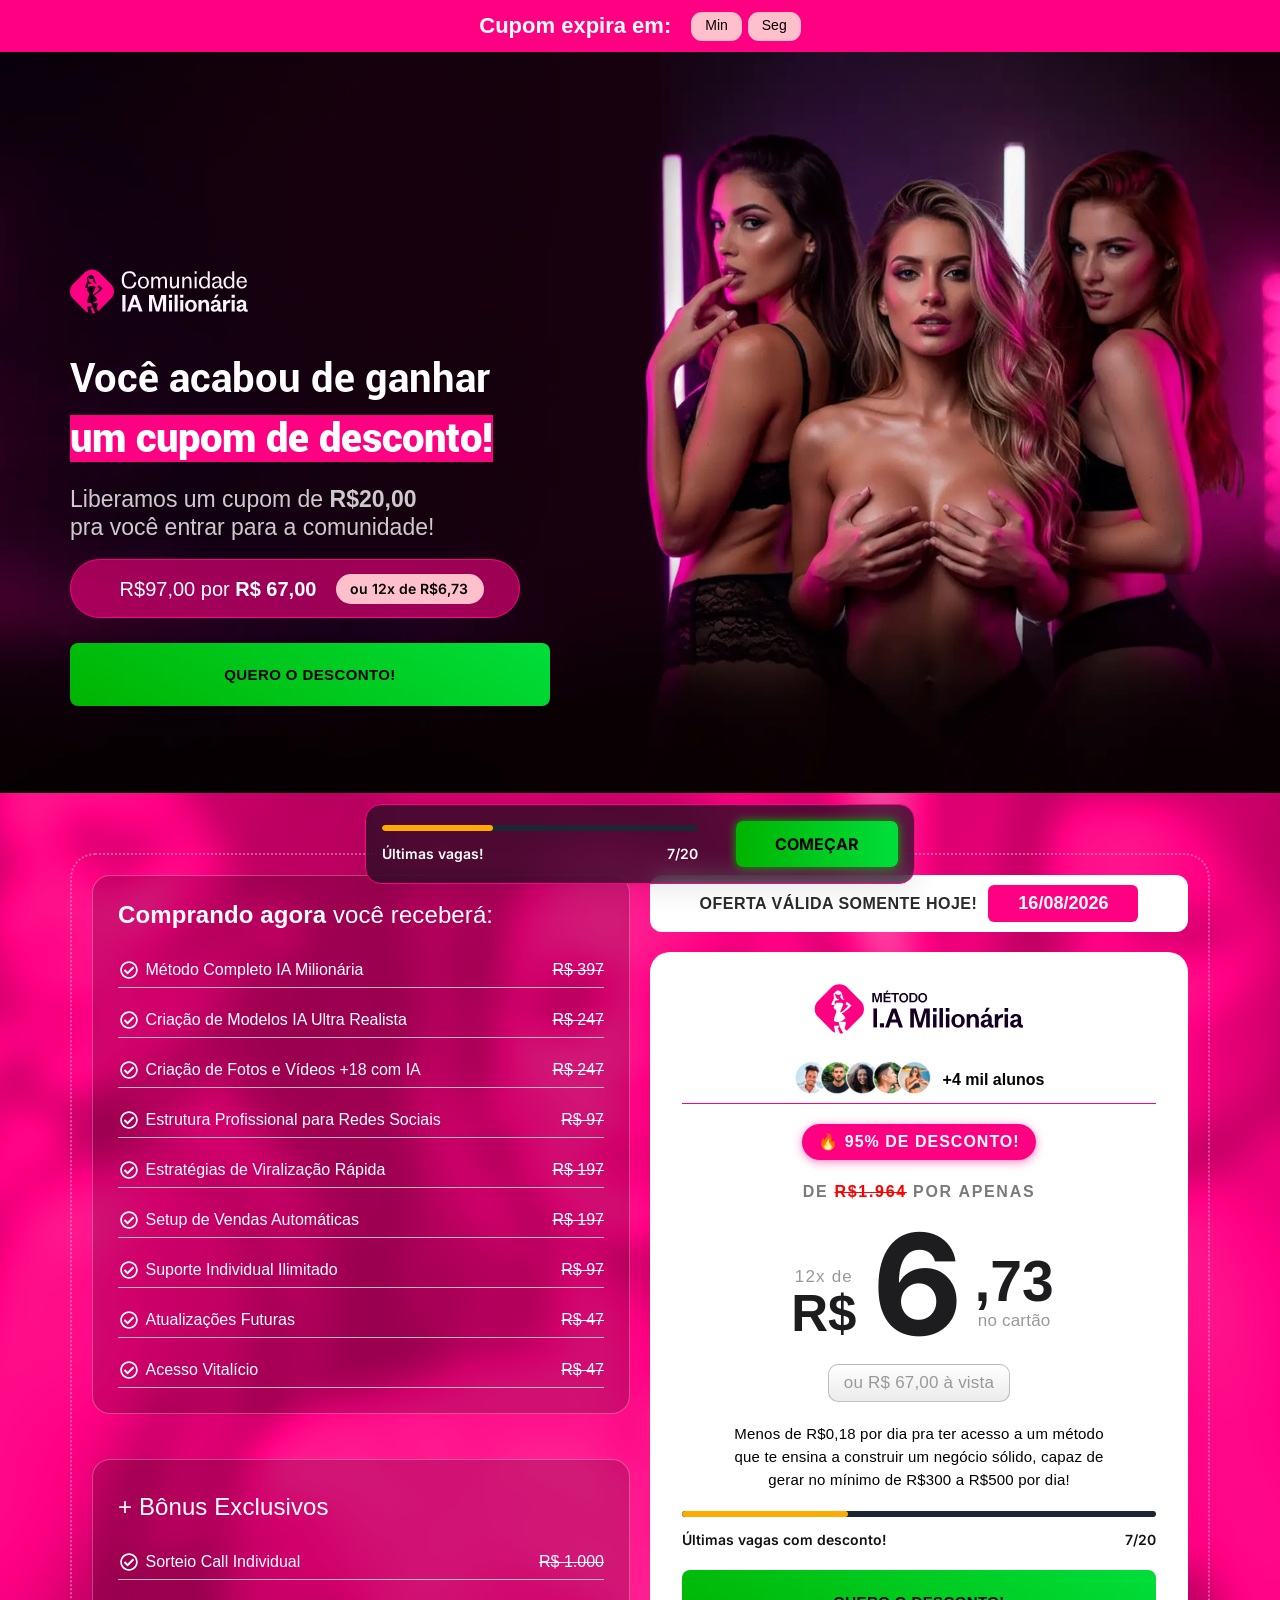
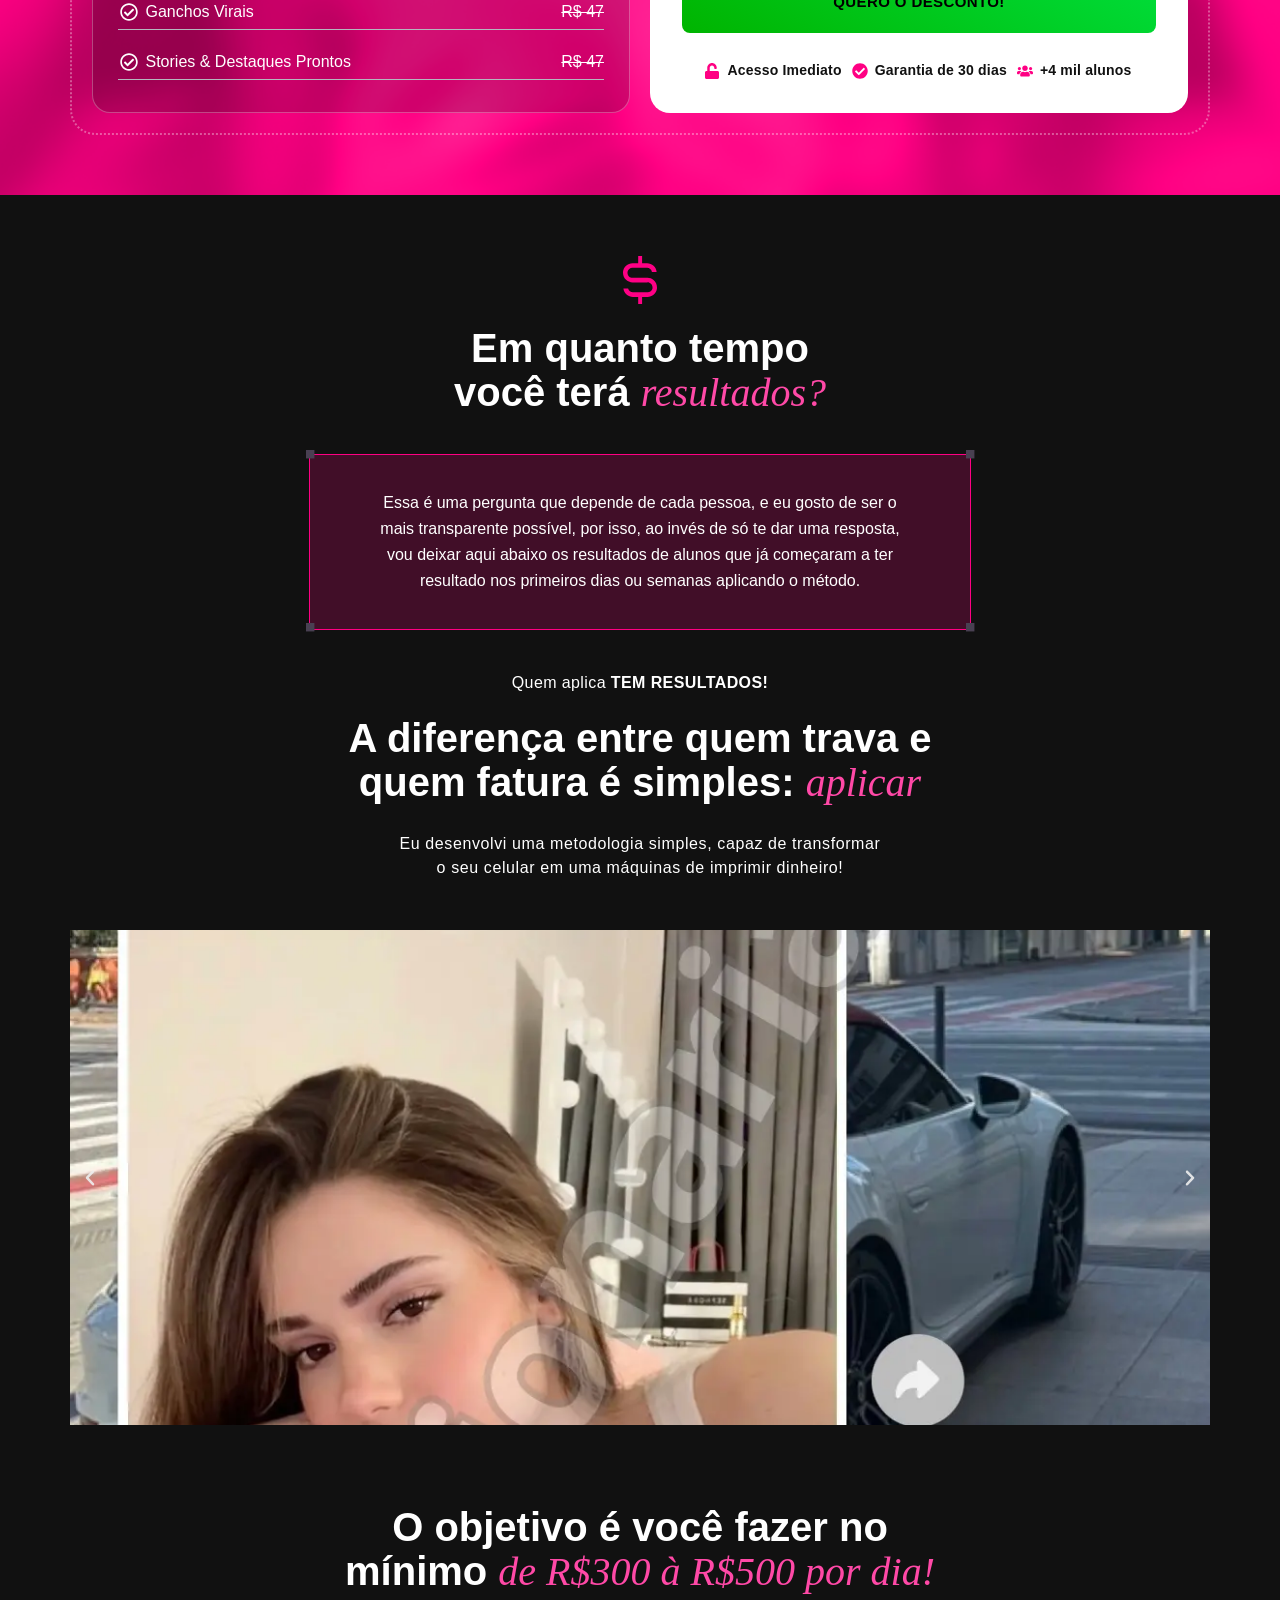
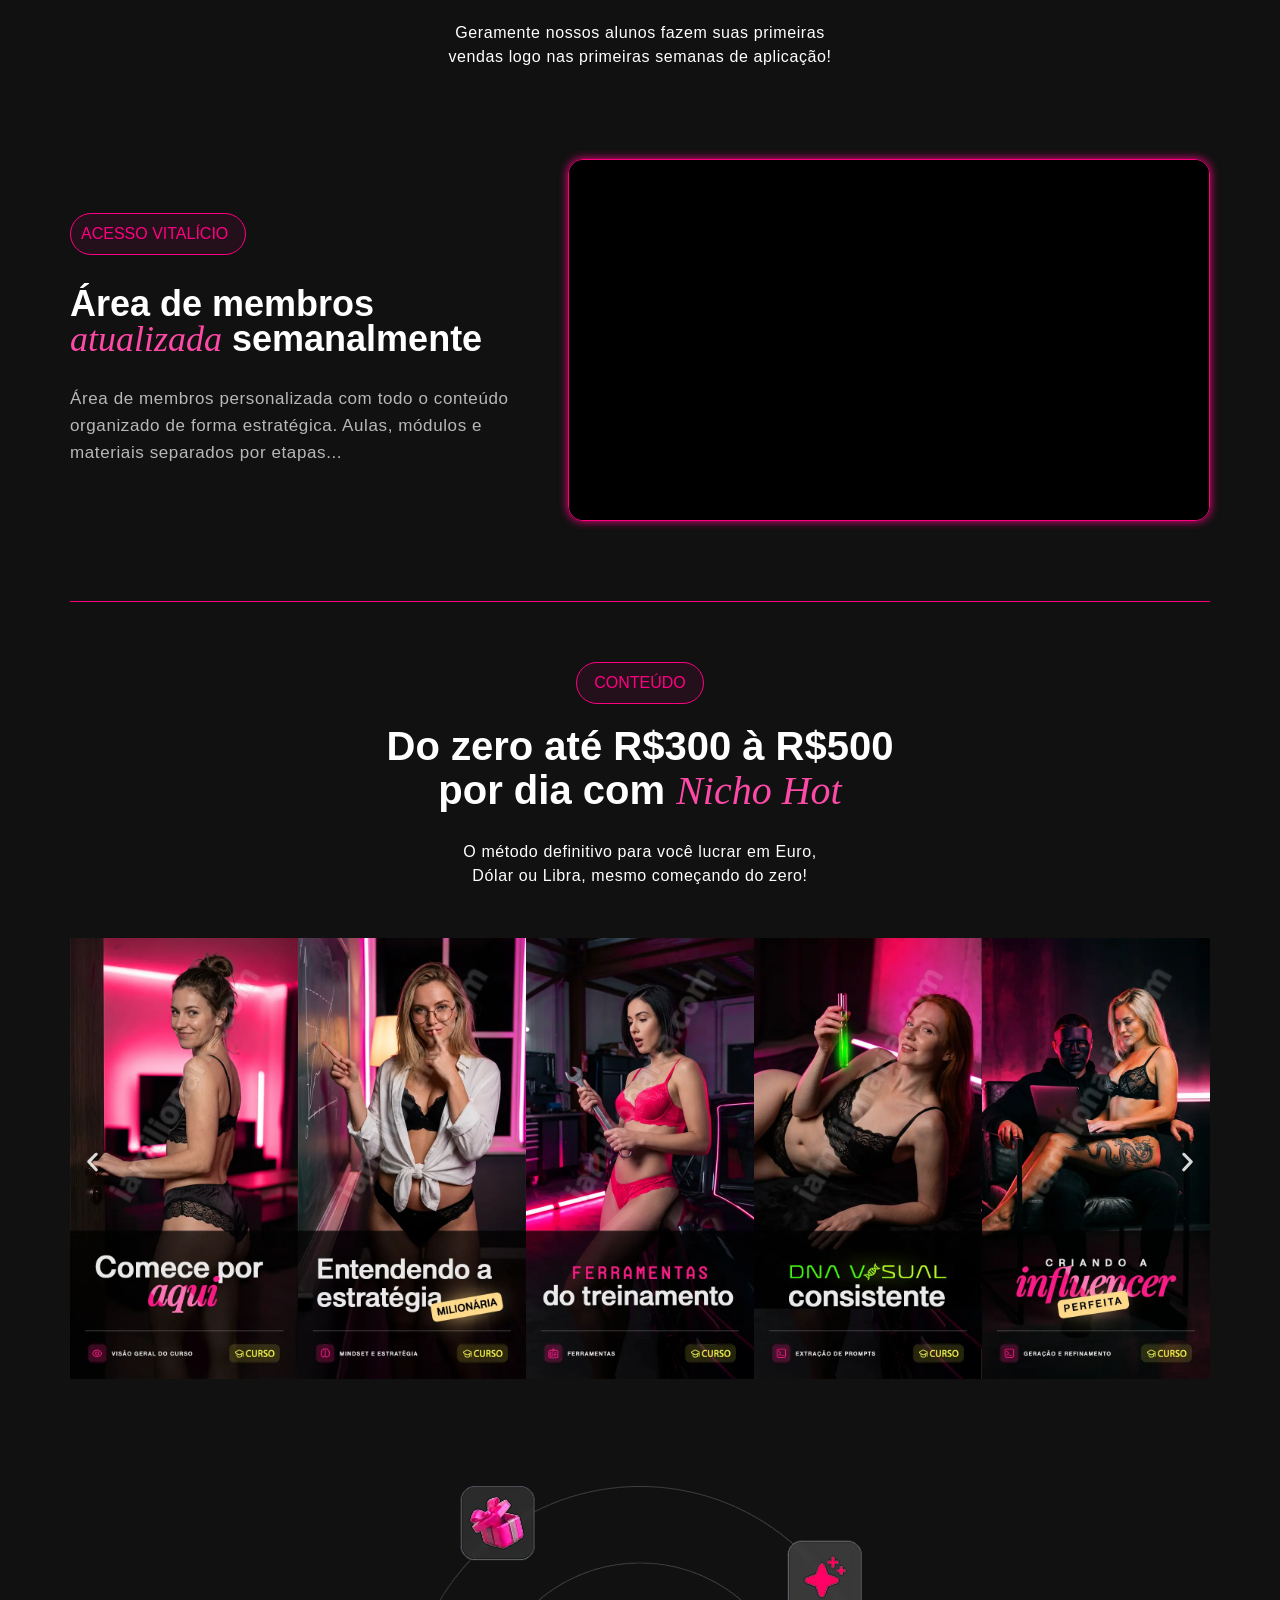
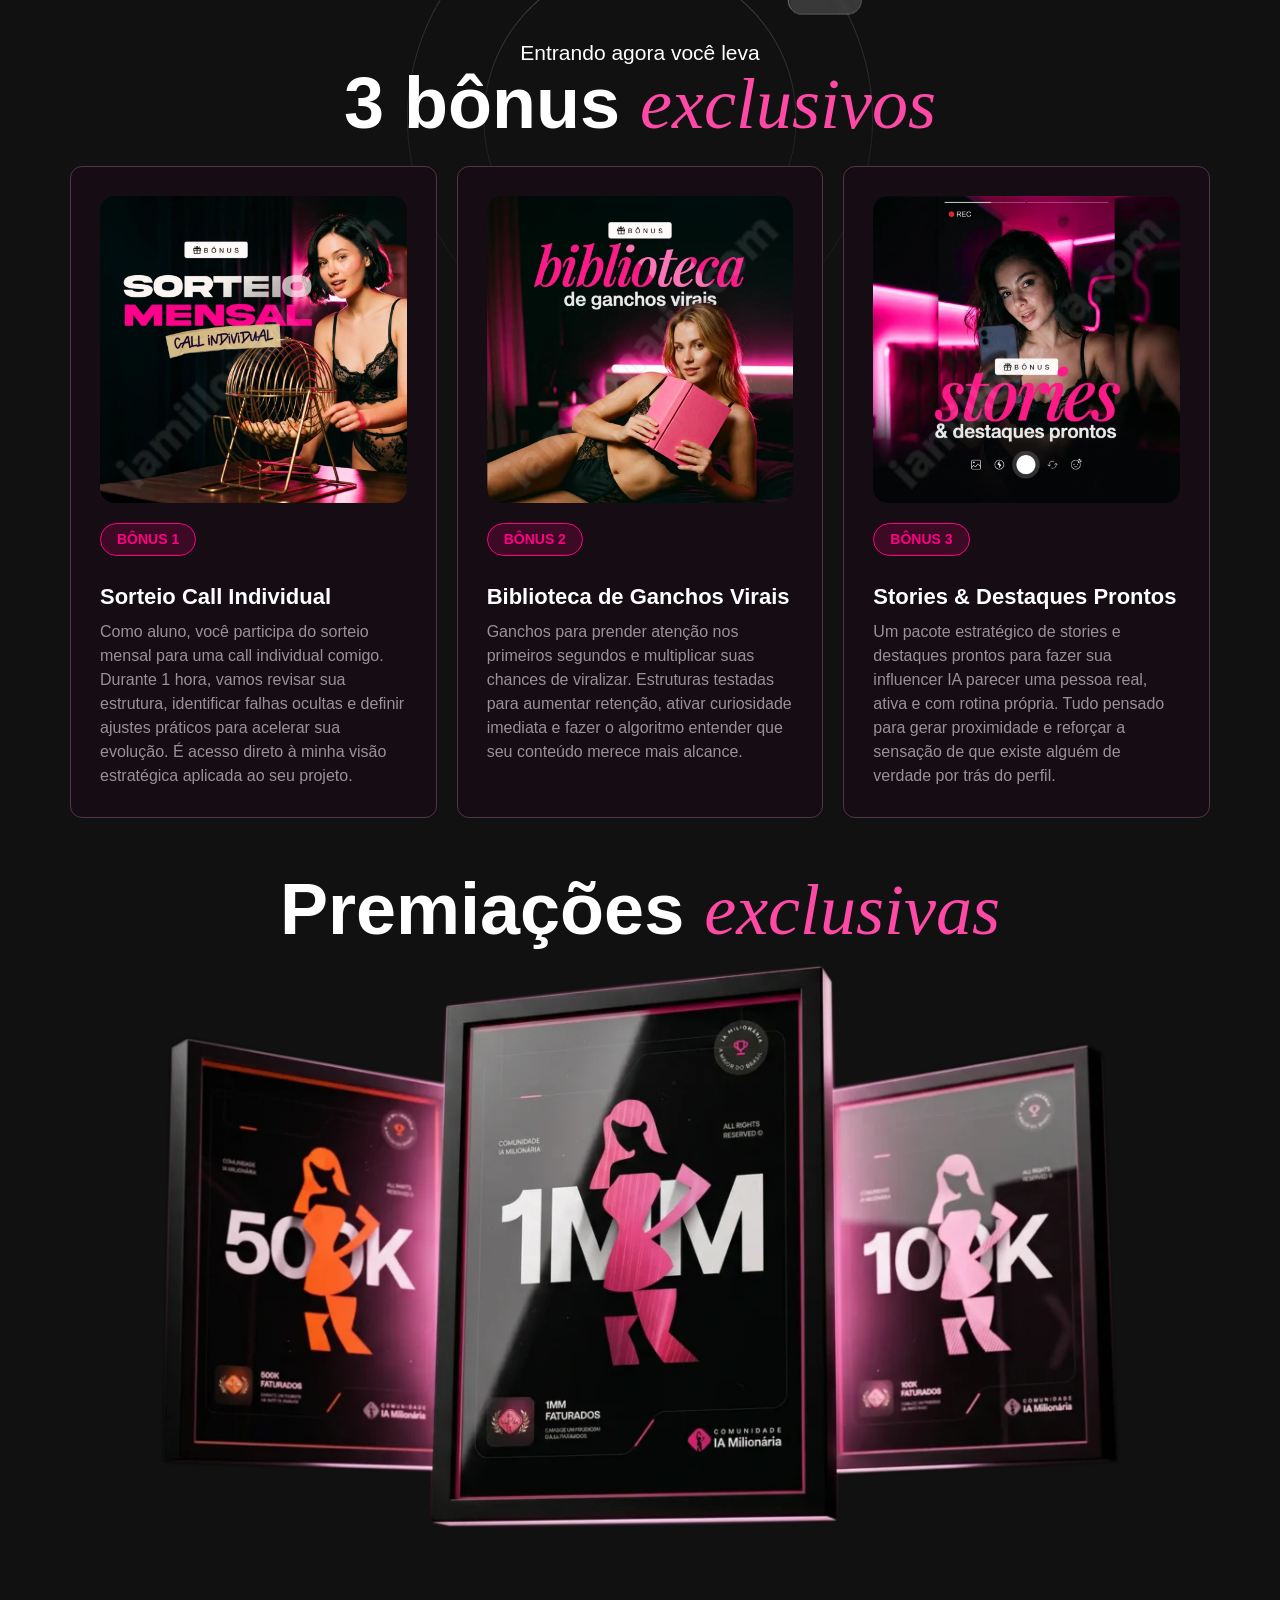
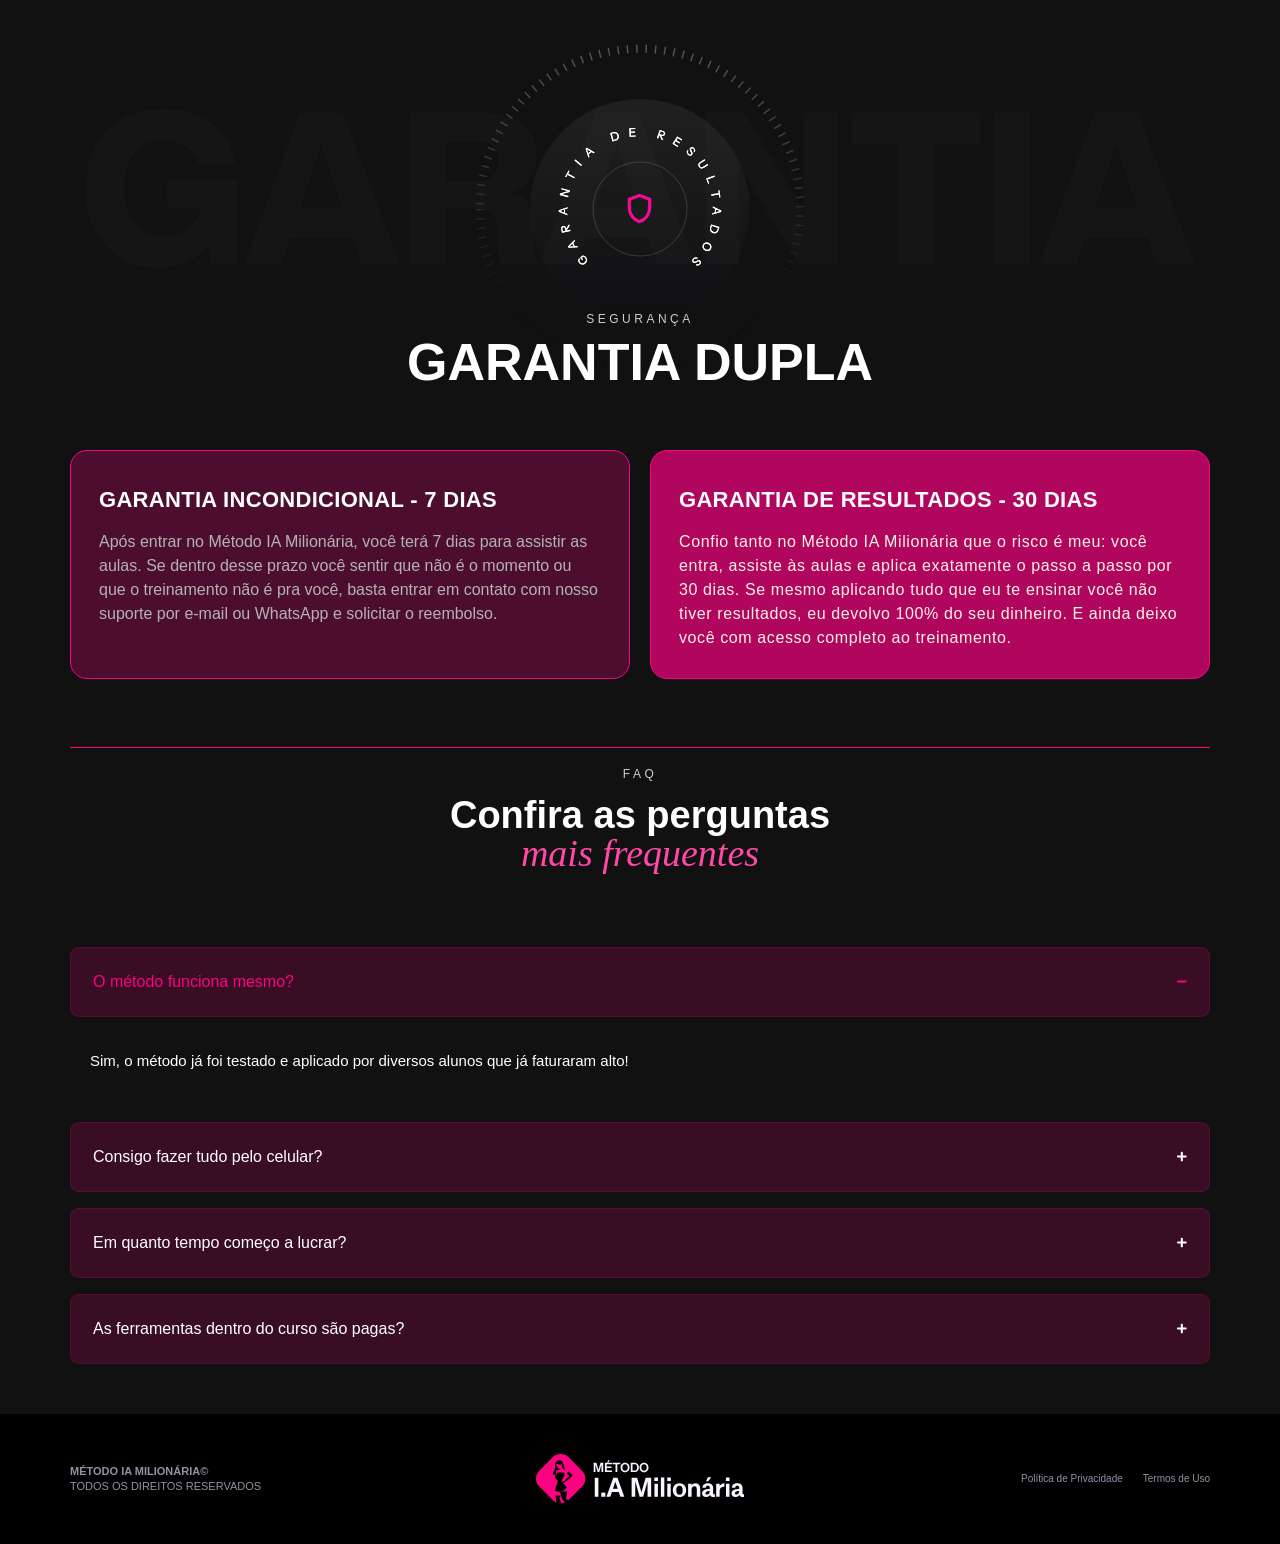
==== commit 47de6a87: "Update prices to 97 and 67" ====
--- a/desconto29/index.html
+++ b/desconto29/index.html
@@ -1,6 +1,6 @@
 <!DOCTYPE html><html lang="pt-BR"><head><base href="/desconto29/">
 	<meta charset="utf-8">
-		<title>Desconto R$ 29,90 (IA Milionária) – Método IA Milionária</title>
+		<title>Desconto R$ 67,00 (IA Milionária) – Método IA Milionária</title>
 <meta name="robots" content="noindex, nofollow">
 <link rel="dns-prefetch" href="//iamilionaria.com">
 <link rel="alternate" type="application/rss+xml" title="Feed para Método IA Milionária »" href="https://iamilionaria.com/feed/">
@@ -171,7 +171,7 @@
 <link rel="https://api.w.org/" href="https://iamilionaria.com/wp-json/"><link rel="alternate" title="JSON" type="application/json" href="https://iamilionaria.com/wp-json/wp/v2/pages/6986"><link rel="EditURI" type="application/rsd+xml" title="RSD" href="https://iamilionaria.com/xmlrpc.php?rsd">
 <link rel="canonical" href="https://iamilionaria.com/desconto67/">
 <meta name="generator" content="Elementor 4.2.0; features: e_font_icon_svg, additional_custom_breakpoints; settings: css_print_method-external, google_font-enabled, font_display-swap">
-<script src="js/latest.js" data-utmify-prevent-xcod-sck="" data-utmify-prevent-subids="" data-utmify-plus-signal="" async="" defer=""></script>
+
 <!-- Google Tag Manager -->
 <script>(function(w,d,s,l,i){w[l]=w[l]||[];w[l].push({'gtm.start':
 new Date().getTime(),event:'gtm.js'});var f=d.getElementsByTagName(s)[0],
@@ -442,7 +442,24 @@
 <link rel="icon" href="images/Logo-1.png" sizes="192x192">
 <link rel="apple-touch-icon" href="images/Logo-1.png">
 <meta name="msapplication-TileImage" content="https://iamilionaria.com/wp-content/uploads/2025/04/Logo-1.png">
-	<meta name="viewport" content="width=device-width, initial-scale=1.0, viewport-fit=cover"><script src="js/wp-emoji-release.min.js" defer=""></script></head>
+	<meta name="viewport" content="width=device-width, initial-scale=1.0, viewport-fit=cover"><script src="js/wp-emoji-release.min.js" defer=""></script><!-- Meta Pixel Code -->
+<script>
+!function(f,b,e,v,n,t,s)
+{if(f.fbq)return;n=f.fbq=function(){n.callMethod?
+n.callMethod.apply(n,arguments):n.queue.push(arguments)};
+if(!f._fbq)f._fbq=n;n.push=n;n.loaded=!0;n.version='2.0';
+n.queue=[];t=b.createElement(e);t.async=!0;
+t.src=v;s=b.getElementsByTagName(e)[0];
+s.parentNode.insertBefore(t,s)}(window, document,'script',
+'https://connect.facebook.net/en_US/fbevents.js');
+fbq('init', '900612402465456');
+fbq('track', 'PageView');
+</script>
+<noscript><img height="1" width="1" style="display:none"
+src="https://www.facebook.com/tr?id=900612402465456&ev=PageView&noscript=1"
+/></noscript>
+<!-- End Meta Pixel Code -->
+</head>
 <body data-rsssl="1" class="wp-singular page-template page-template-elementor_canvas page page-id-6986 custom-background wp-custom-logo wp-embed-responsive wp-theme-royal-elementor-kit elementor-default elementor-template-canvas elementor-kit-9 elementor-page elementor-page-6986">
 	<!-- Google Tag Manager (noscript) -->
 <noscript><iframe src="https://www.googletagmanager.com/ns.html?id=GTM-5M3QH7KK"
@@ -490,14 +507,14 @@
 				<div class="elementor-widget-container">
 							<ul class="elementor-icon-list-items">
 							<li class="elementor-icon-list-item">
-										<span class="elementor-icon-list-text">R$49,90 por <b>R$ 29,90</b></span>
+										<span class="elementor-icon-list-text">R$97,00 por <b>R$ 67,00</b></span>
 									</li>
 						</ul>
 						</div>
 				</div>
 				<div class="elementor-element elementor-element-f6711c5 elementor-widget-mobile__width-inherit elementor-widget elementor-widget-heading" data-id="f6711c5" data-element_type="widget" data-e-type="widget" data-widget_type="heading.default">
 				<div class="elementor-widget-container">
-					<h2 class="elementor-heading-title elementor-size-default">ou 5x de R$6,53</h2>				</div>
+					<h2 class="elementor-heading-title elementor-size-default">ou 12x de R$6,73</h2>				</div>
 				</div>
 				</div>
 				<div class="elementor-element elementor-element-31c9fa0 elementor-align-justify elementor-widget__width-initial elementor-widget elementor-widget-button" data-id="31c9fa0" data-element_type="widget" data-e-type="widget" data-widget_type="button.default">
@@ -783,7 +800,7 @@
 		<div class="elementor-element elementor-element-44476bc e-con-full e-flex e-con e-child" data-id="44476bc" data-element_type="container" data-e-type="container">
 				<div class="elementor-element elementor-element-2d9d591 elementor-widget__width-initial elementor-widget elementor-widget-heading" data-id="2d9d591" data-element_type="widget" data-e-type="widget" data-widget_type="heading.default">
 				<div class="elementor-widget-container">
-					<h2 class="elementor-heading-title elementor-size-default">5x de</h2>				</div>
+					<h2 class="elementor-heading-title elementor-size-default">12x de</h2>				</div>
 				</div>
 				<div class="elementor-element elementor-element-85f6c7d elementor-widget elementor-widget-heading" data-id="85f6c7d" data-element_type="widget" data-e-type="widget" data-widget_type="heading.default">
 				<div class="elementor-widget-container">
@@ -797,7 +814,7 @@
 		<div class="elementor-element elementor-element-51241d3 e-con-full e-flex e-con e-child" data-id="51241d3" data-element_type="container" data-e-type="container">
 				<div class="elementor-element elementor-element-61c530a elementor-widget elementor-widget-heading" data-id="61c530a" data-element_type="widget" data-e-type="widget" data-widget_type="heading.default">
 				<div class="elementor-widget-container">
-					<h2 class="elementor-heading-title elementor-size-default">,53</h2>				</div>
+					<h2 class="elementor-heading-title elementor-size-default">,73</h2>				</div>
 				</div>
 				<div class="elementor-element elementor-element-b34c75d elementor-widget__width-initial elementor-widget elementor-widget-heading" data-id="b34c75d" data-element_type="widget" data-e-type="widget" data-widget_type="heading.default">
 				<div class="elementor-widget-container">
@@ -807,7 +824,7 @@
 				</div>
 				<div class="elementor-element elementor-element-24602a4 elementor-widget elementor-widget-heading" data-id="24602a4" data-element_type="widget" data-e-type="widget" data-widget_type="heading.default">
 				<div class="elementor-widget-container">
-					<h2 class="elementor-heading-title elementor-size-default">ou R$ 29,90 à vista</h2>				</div>
+					<h2 class="elementor-heading-title elementor-size-default">ou R$ 67,00 à vista</h2>				</div>
 				</div>
 				<div class="elementor-element elementor-element-cbc0855 elementor-widget__width-initial elementor-widget elementor-widget-heading" data-id="cbc0855" data-element_type="widget" data-e-type="widget" data-widget_type="heading.default">
 				<div class="elementor-widget-container">
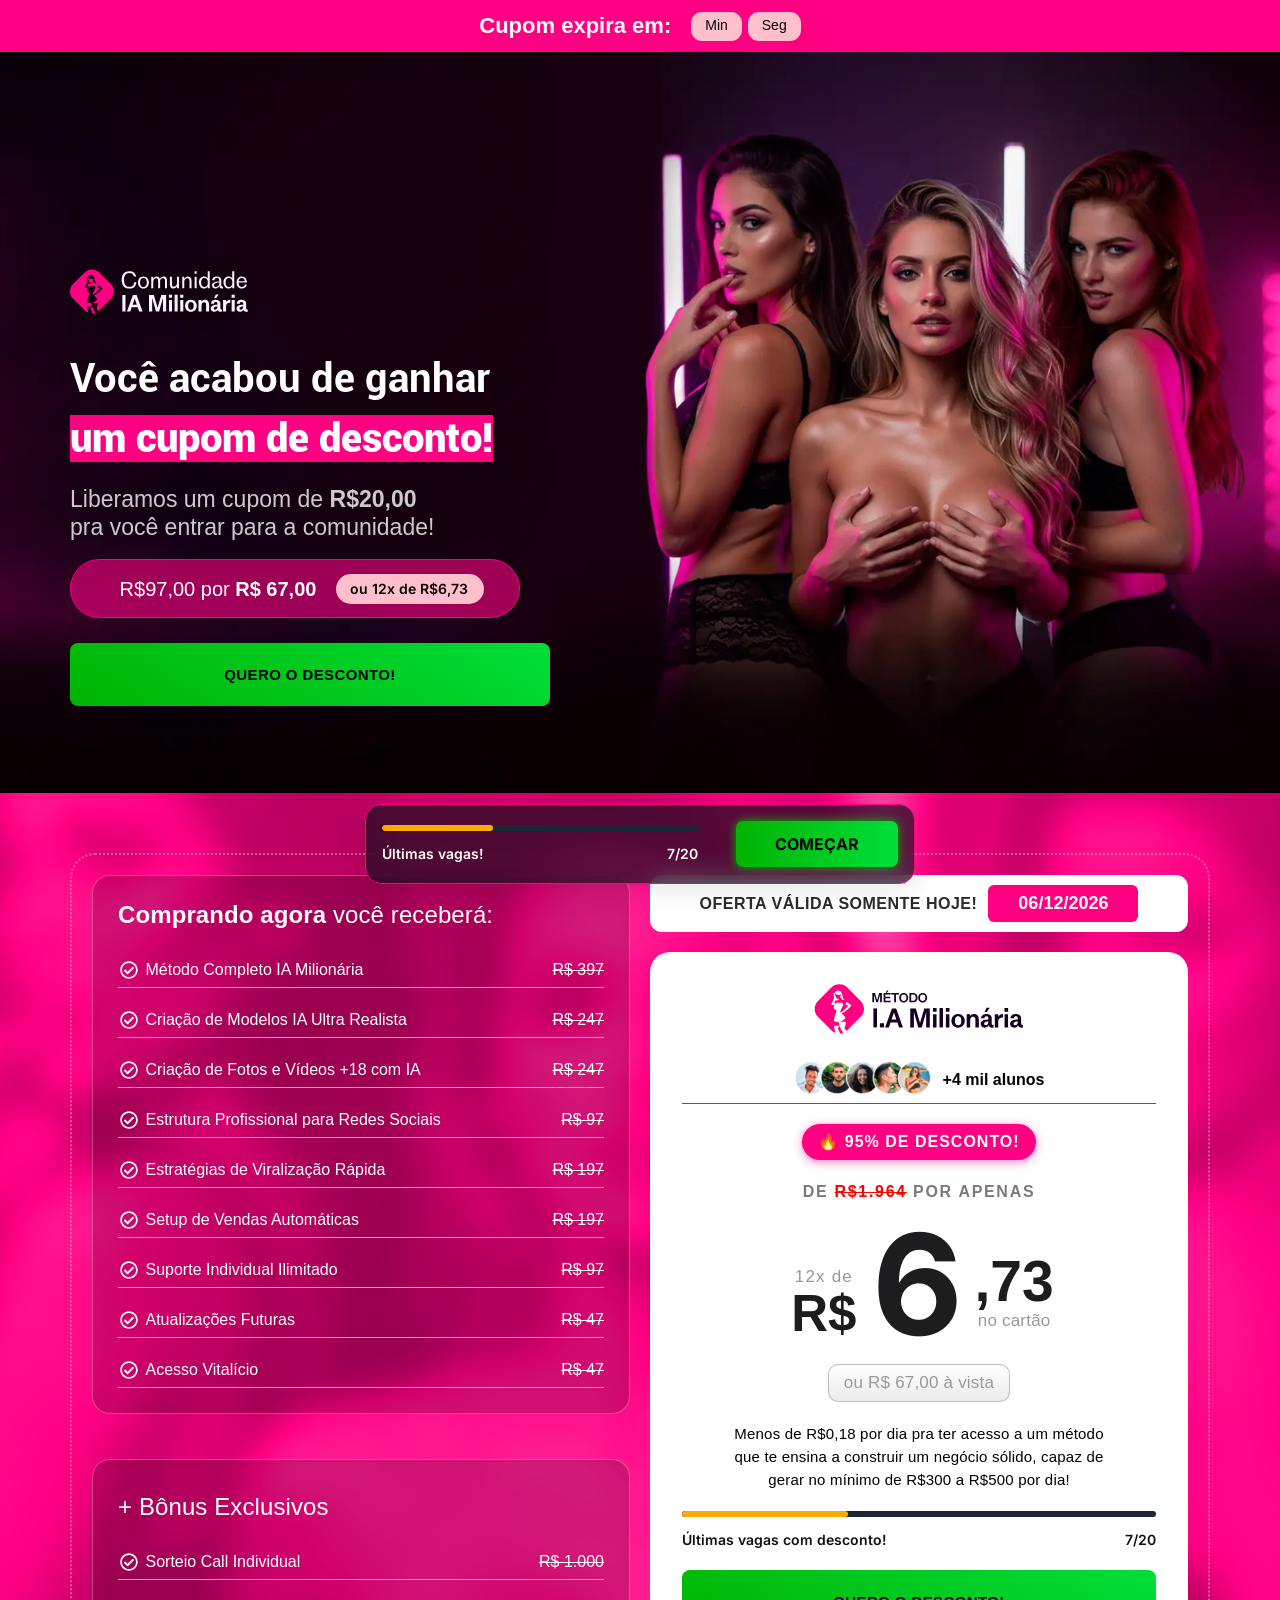
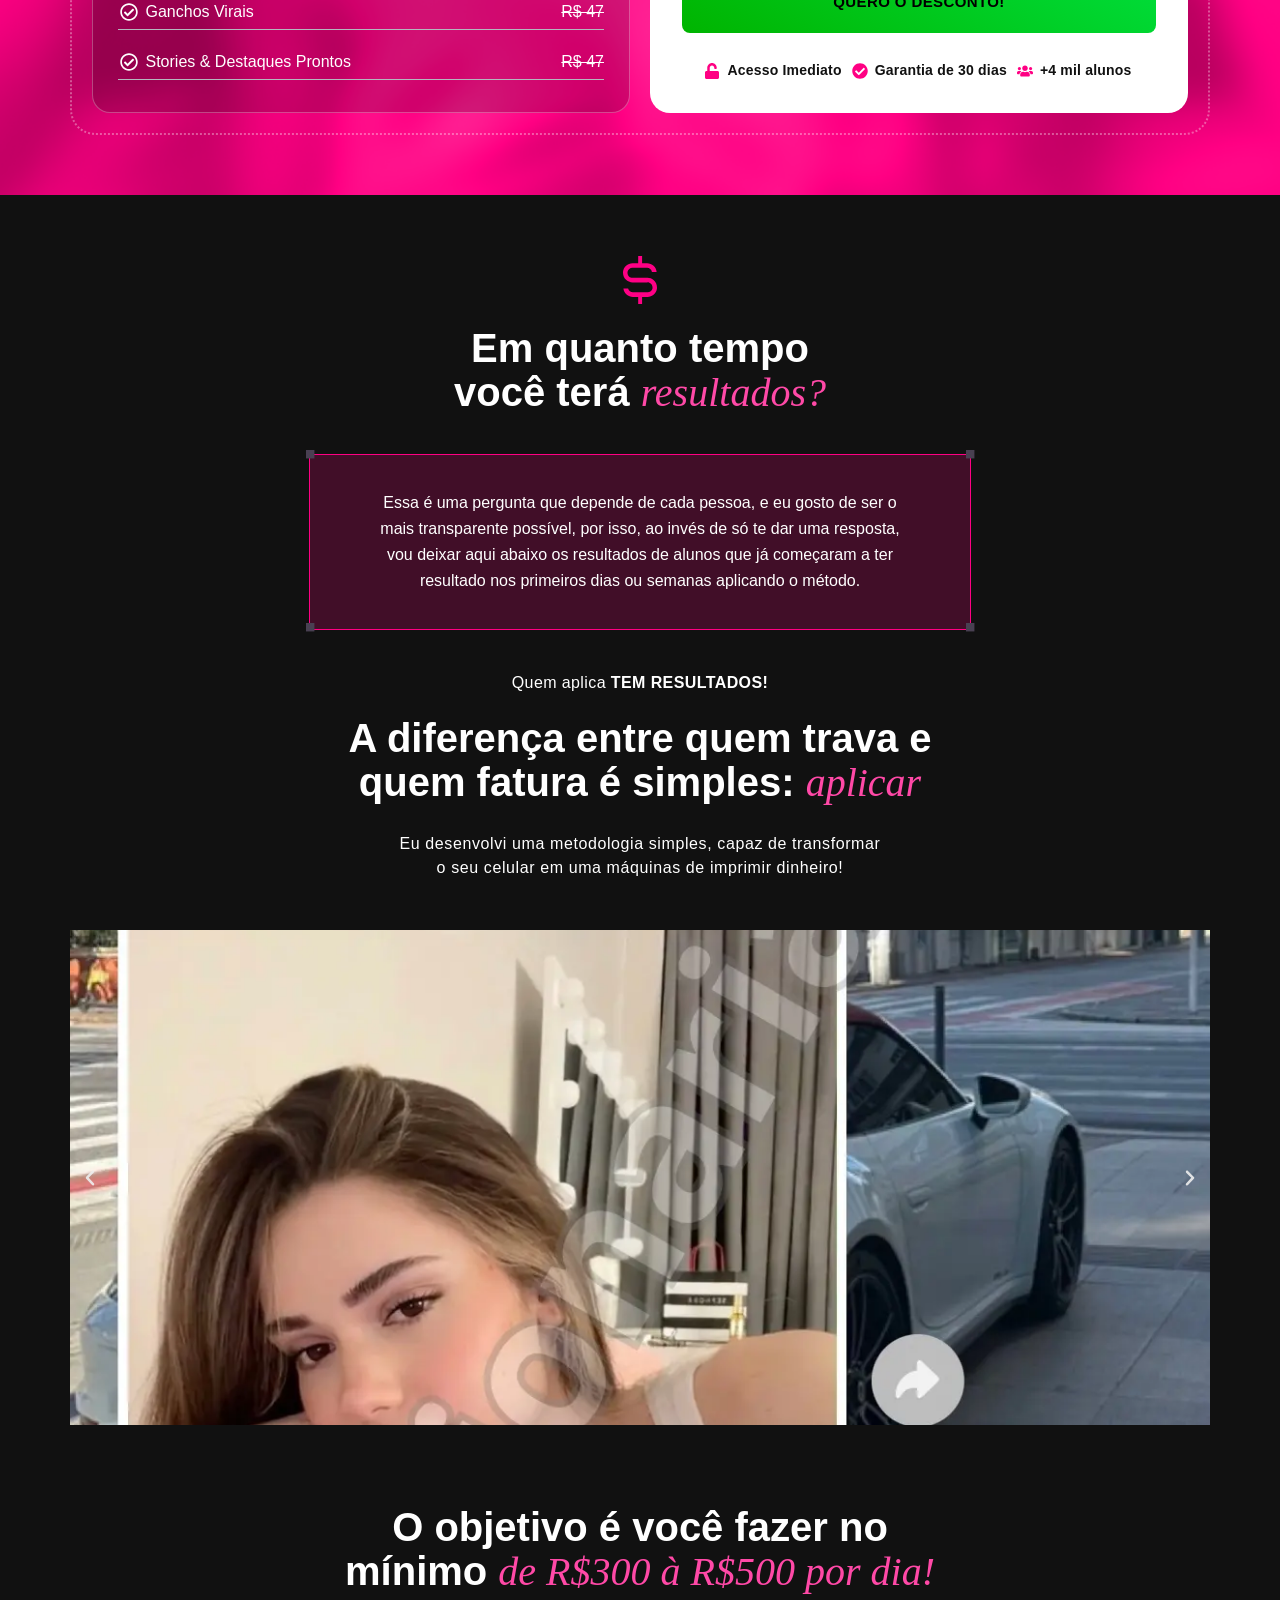
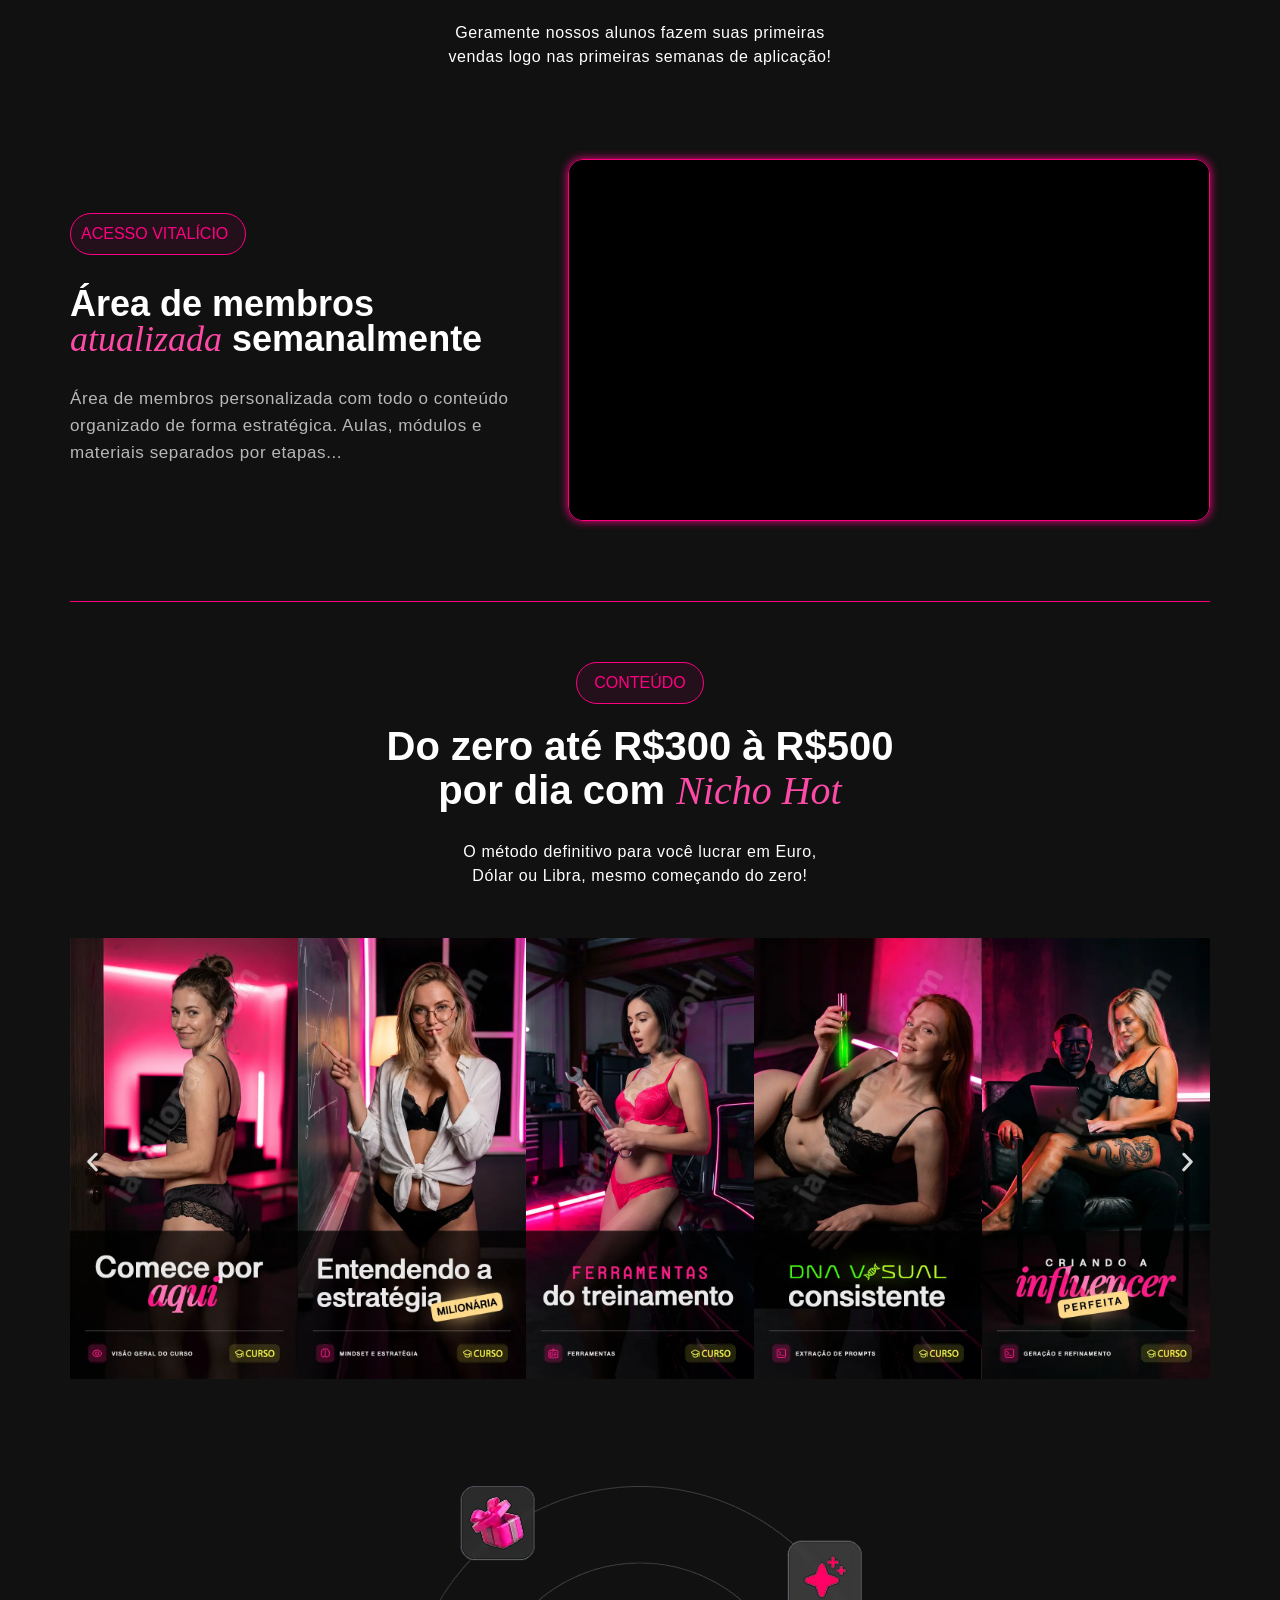
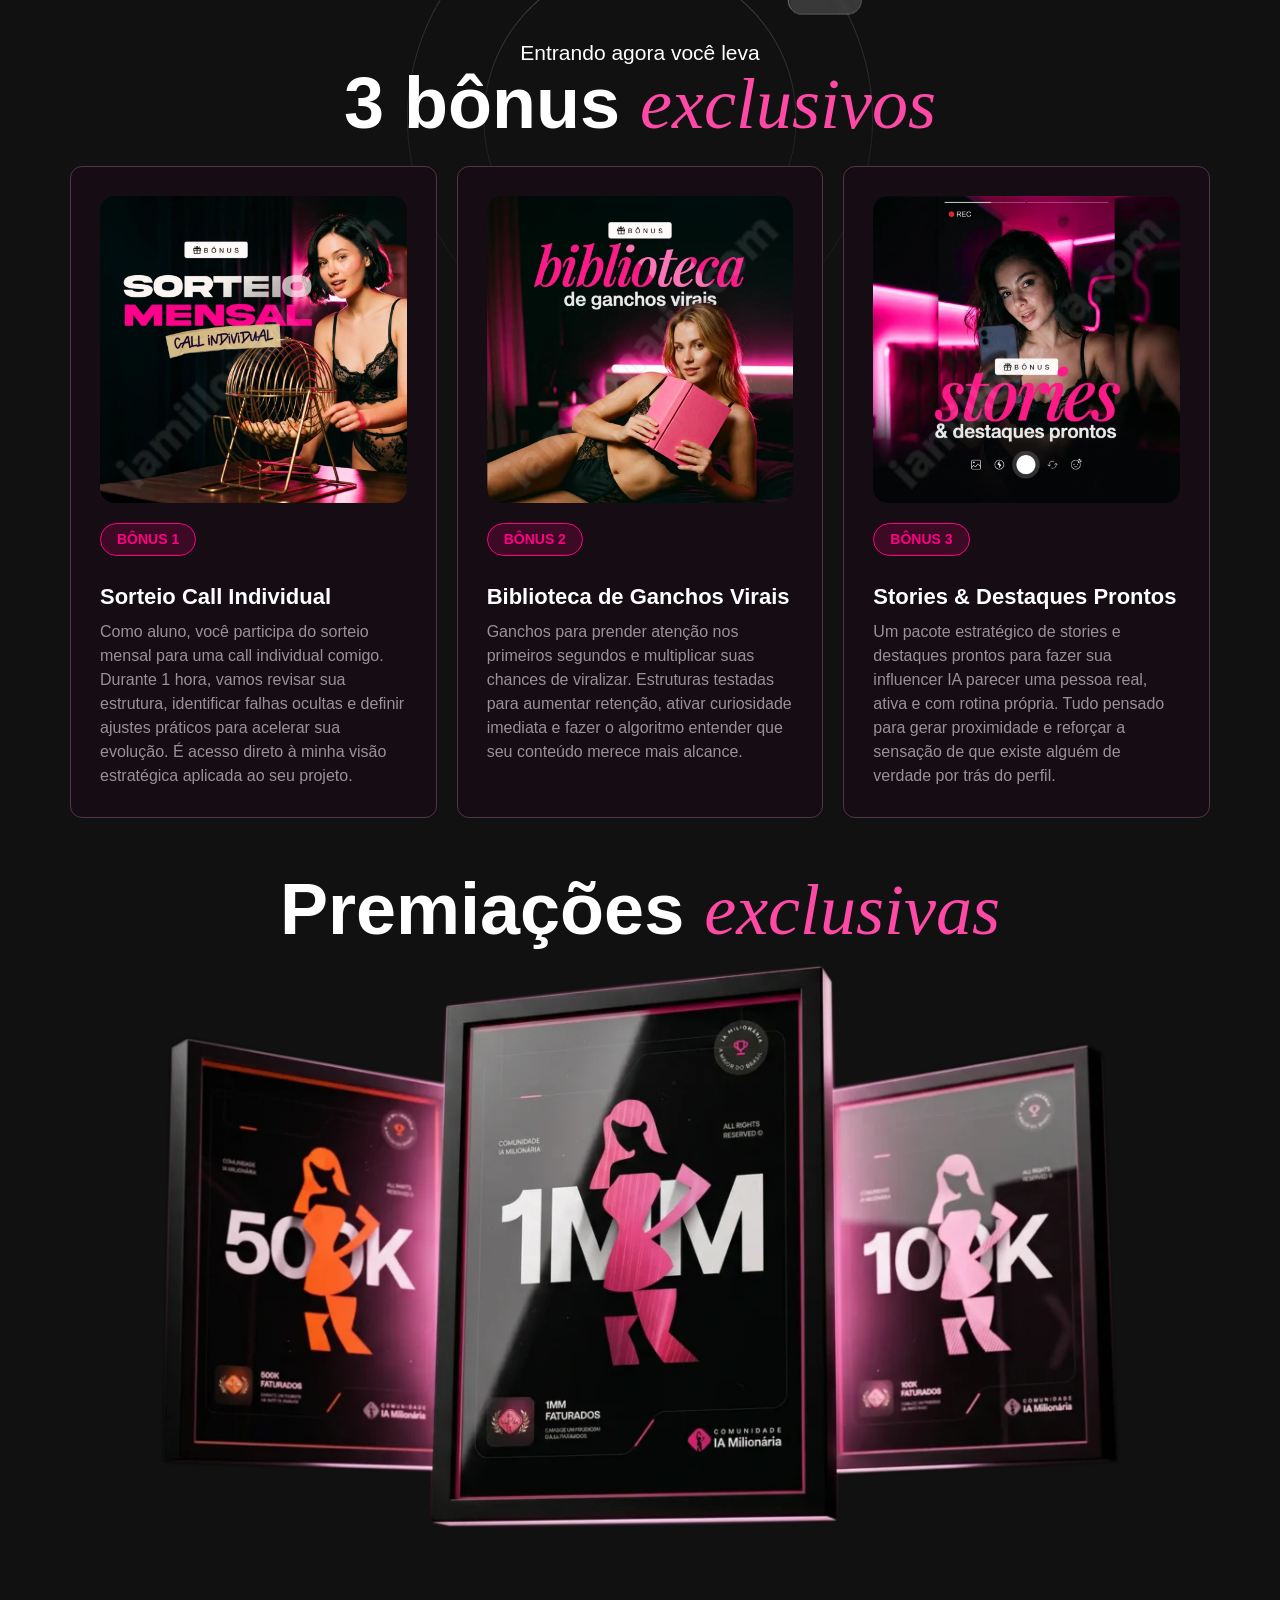
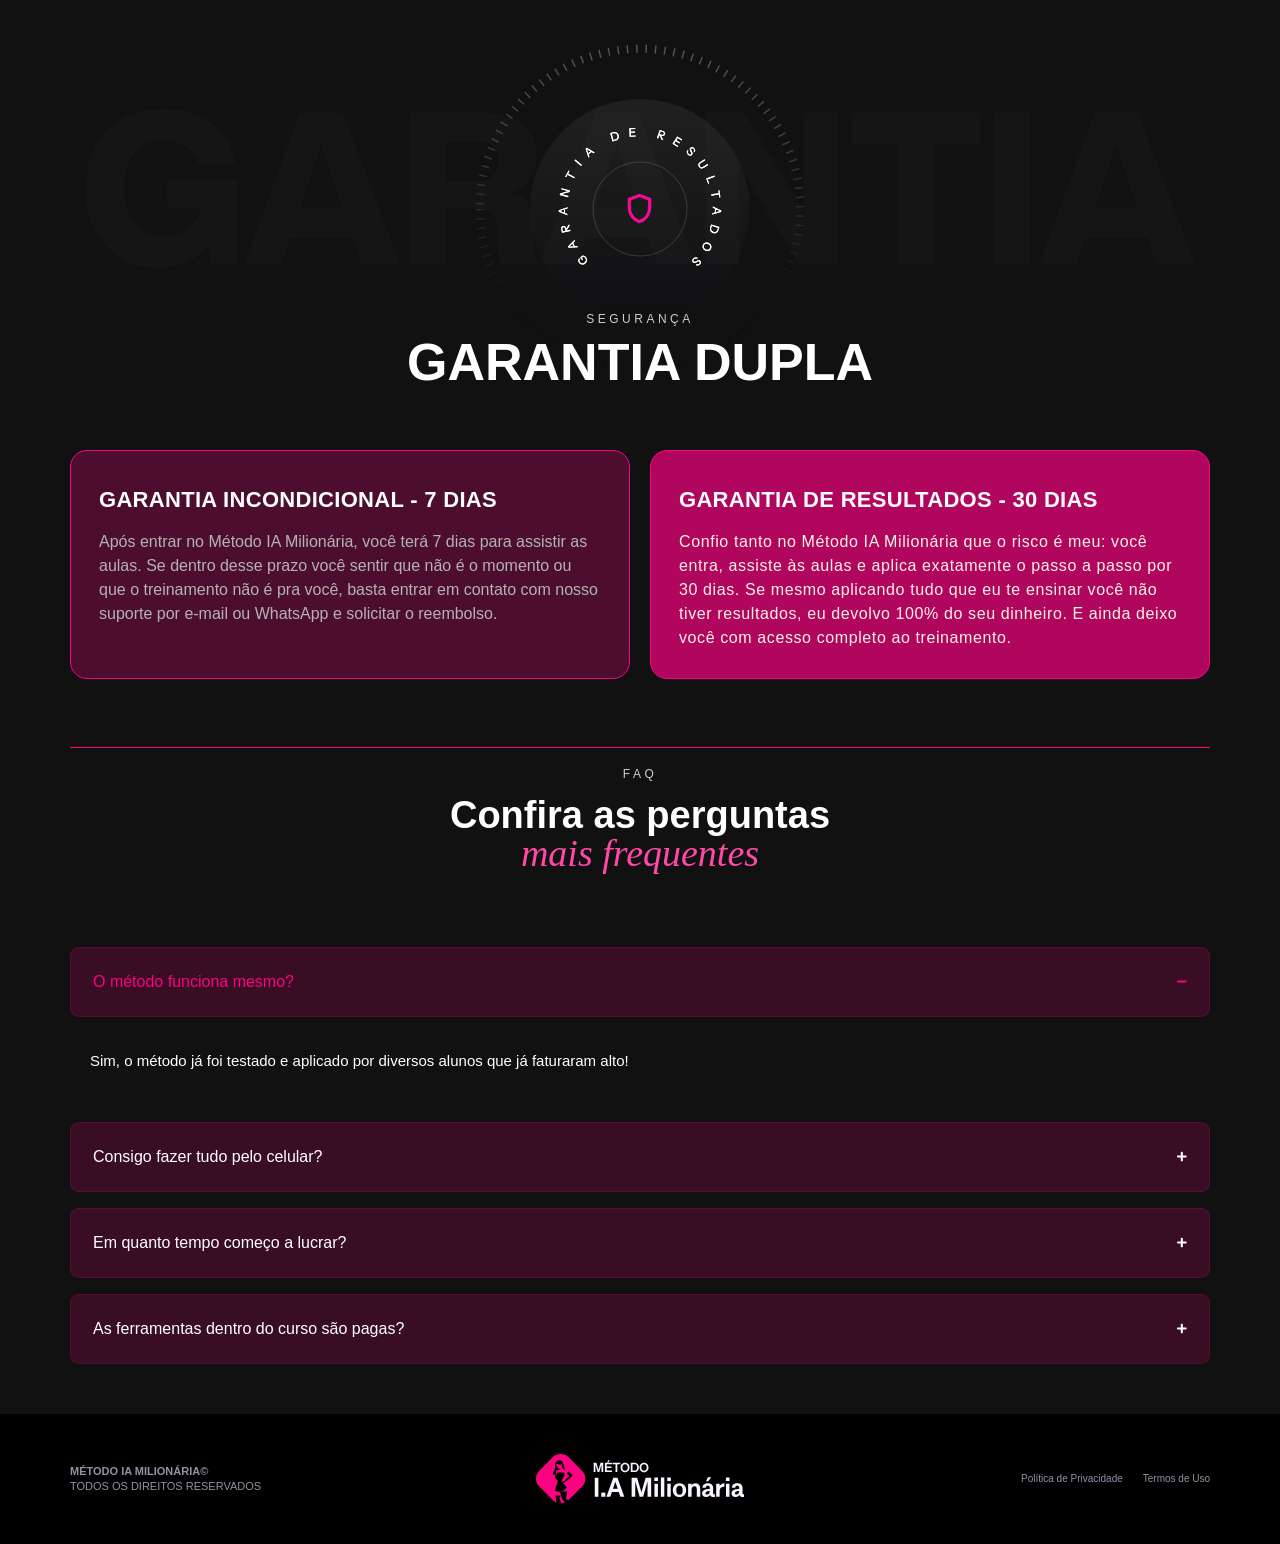
==== commit 577de74e: "Update date to be dynamic" ====
--- a/desconto29/index.html
+++ b/desconto29/index.html
@@ -763,7 +763,7 @@
 				<div class="elementor-widget-container">
 							<ul class="elementor-icon-list-items">
 							<li class="elementor-icon-list-item">
-										<span class="elementor-icon-list-text">16/08/2026</span>
+										<span class="elementor-icon-list-text"><script>document.write(new Date().toLocaleDateString('pt-BR'))</script></span>
 									</li>
 						</ul>
 						</div>
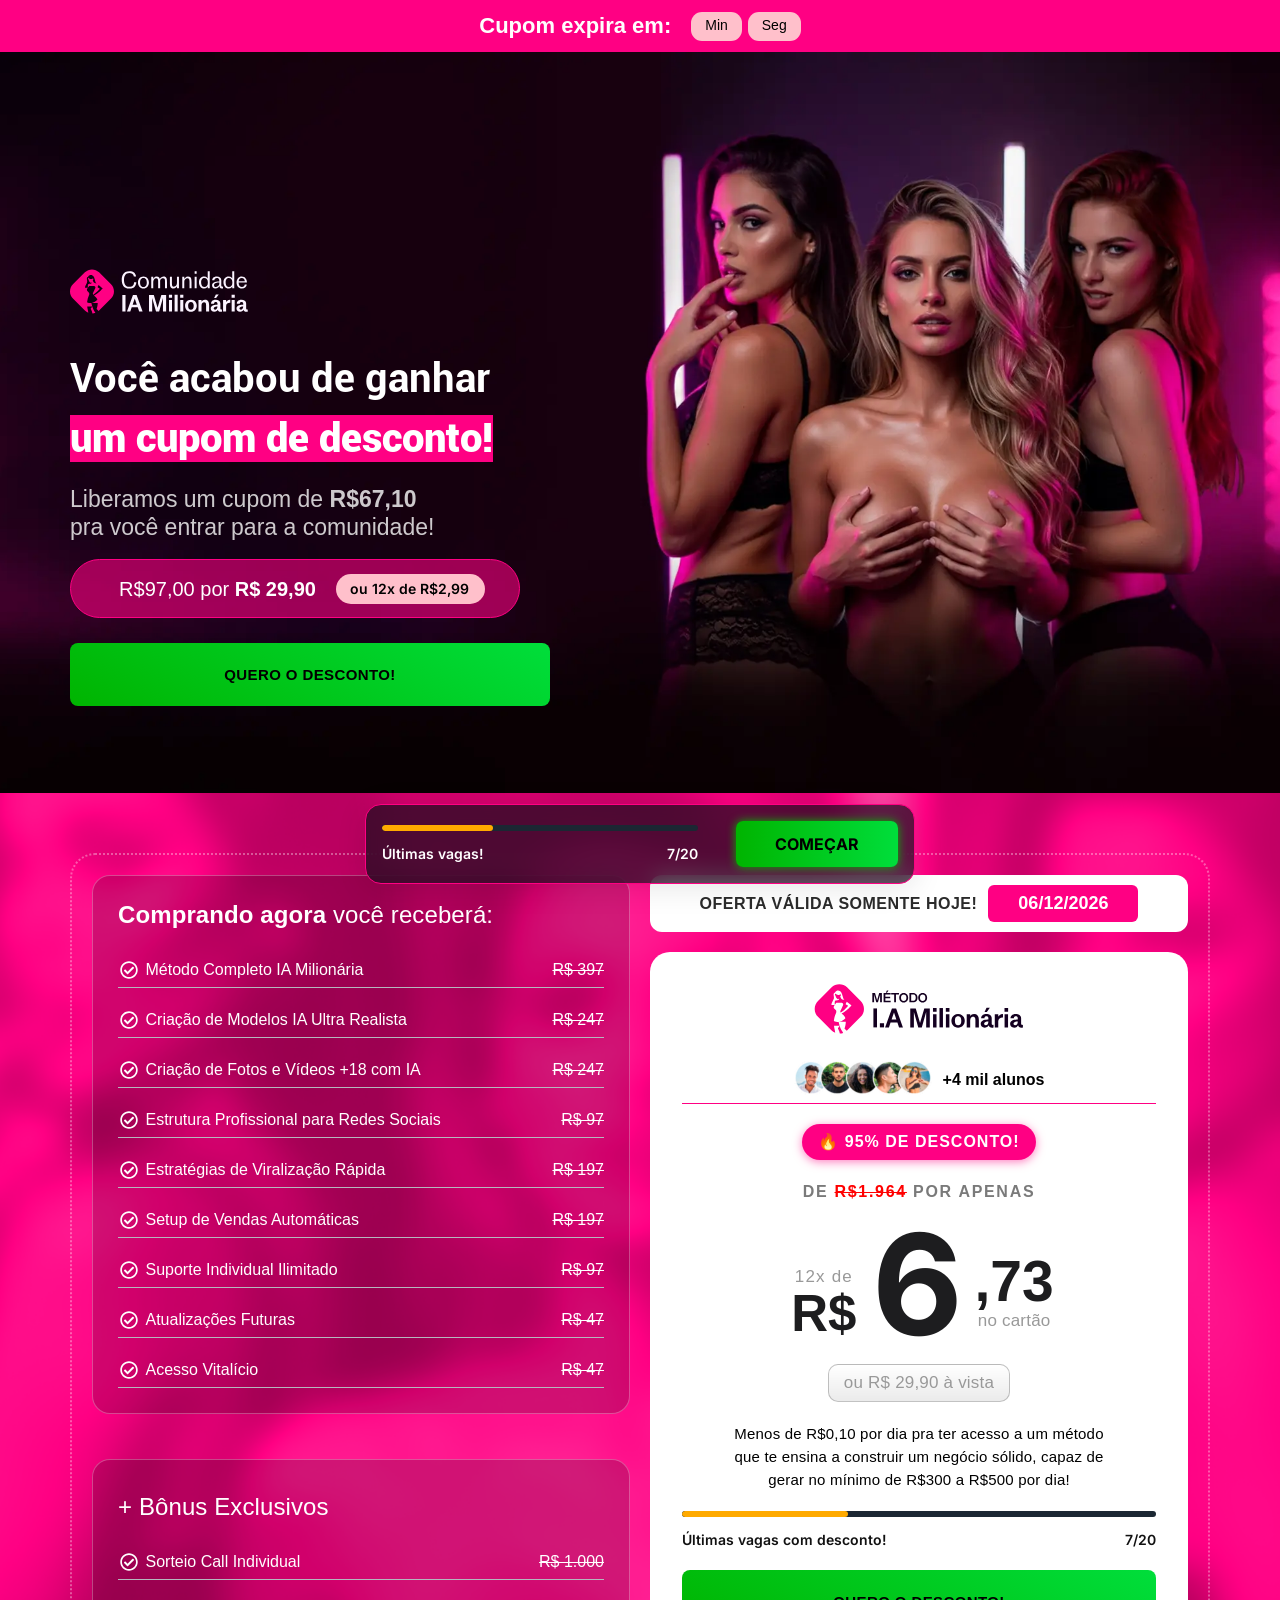
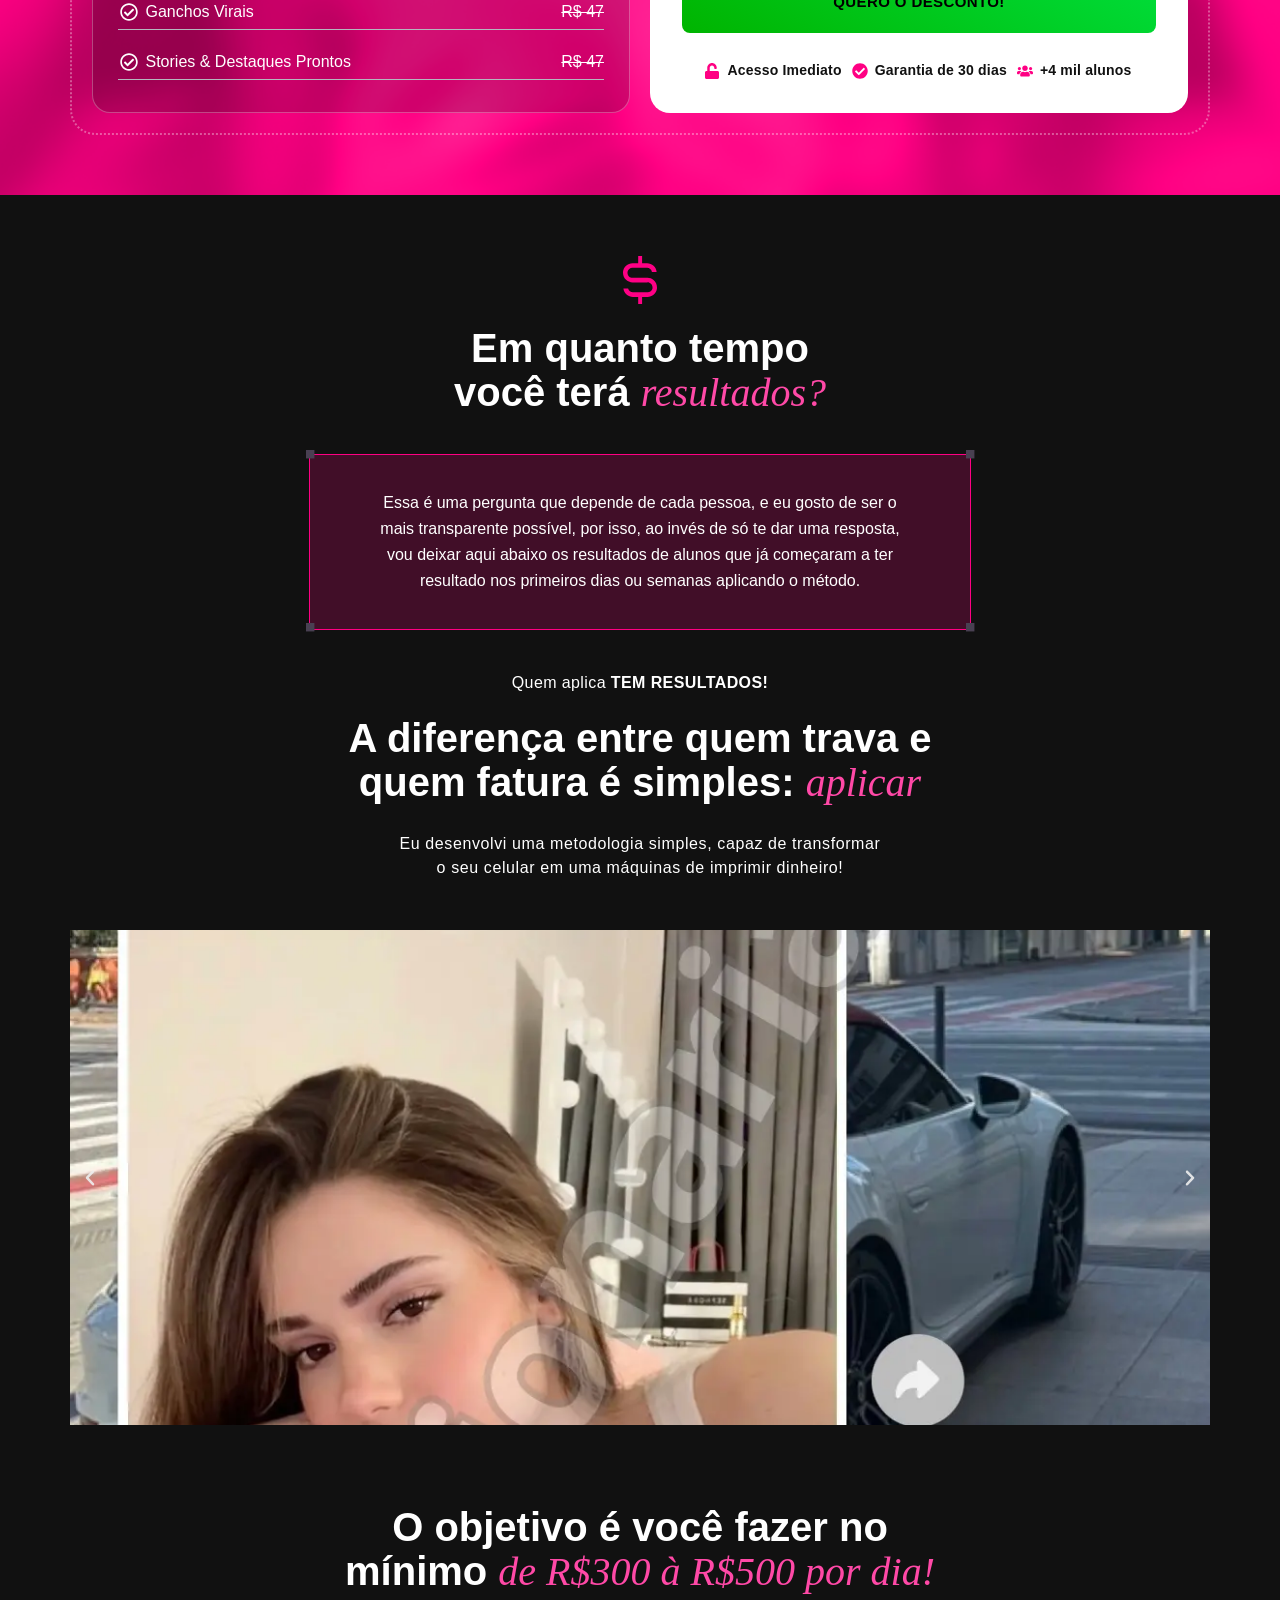
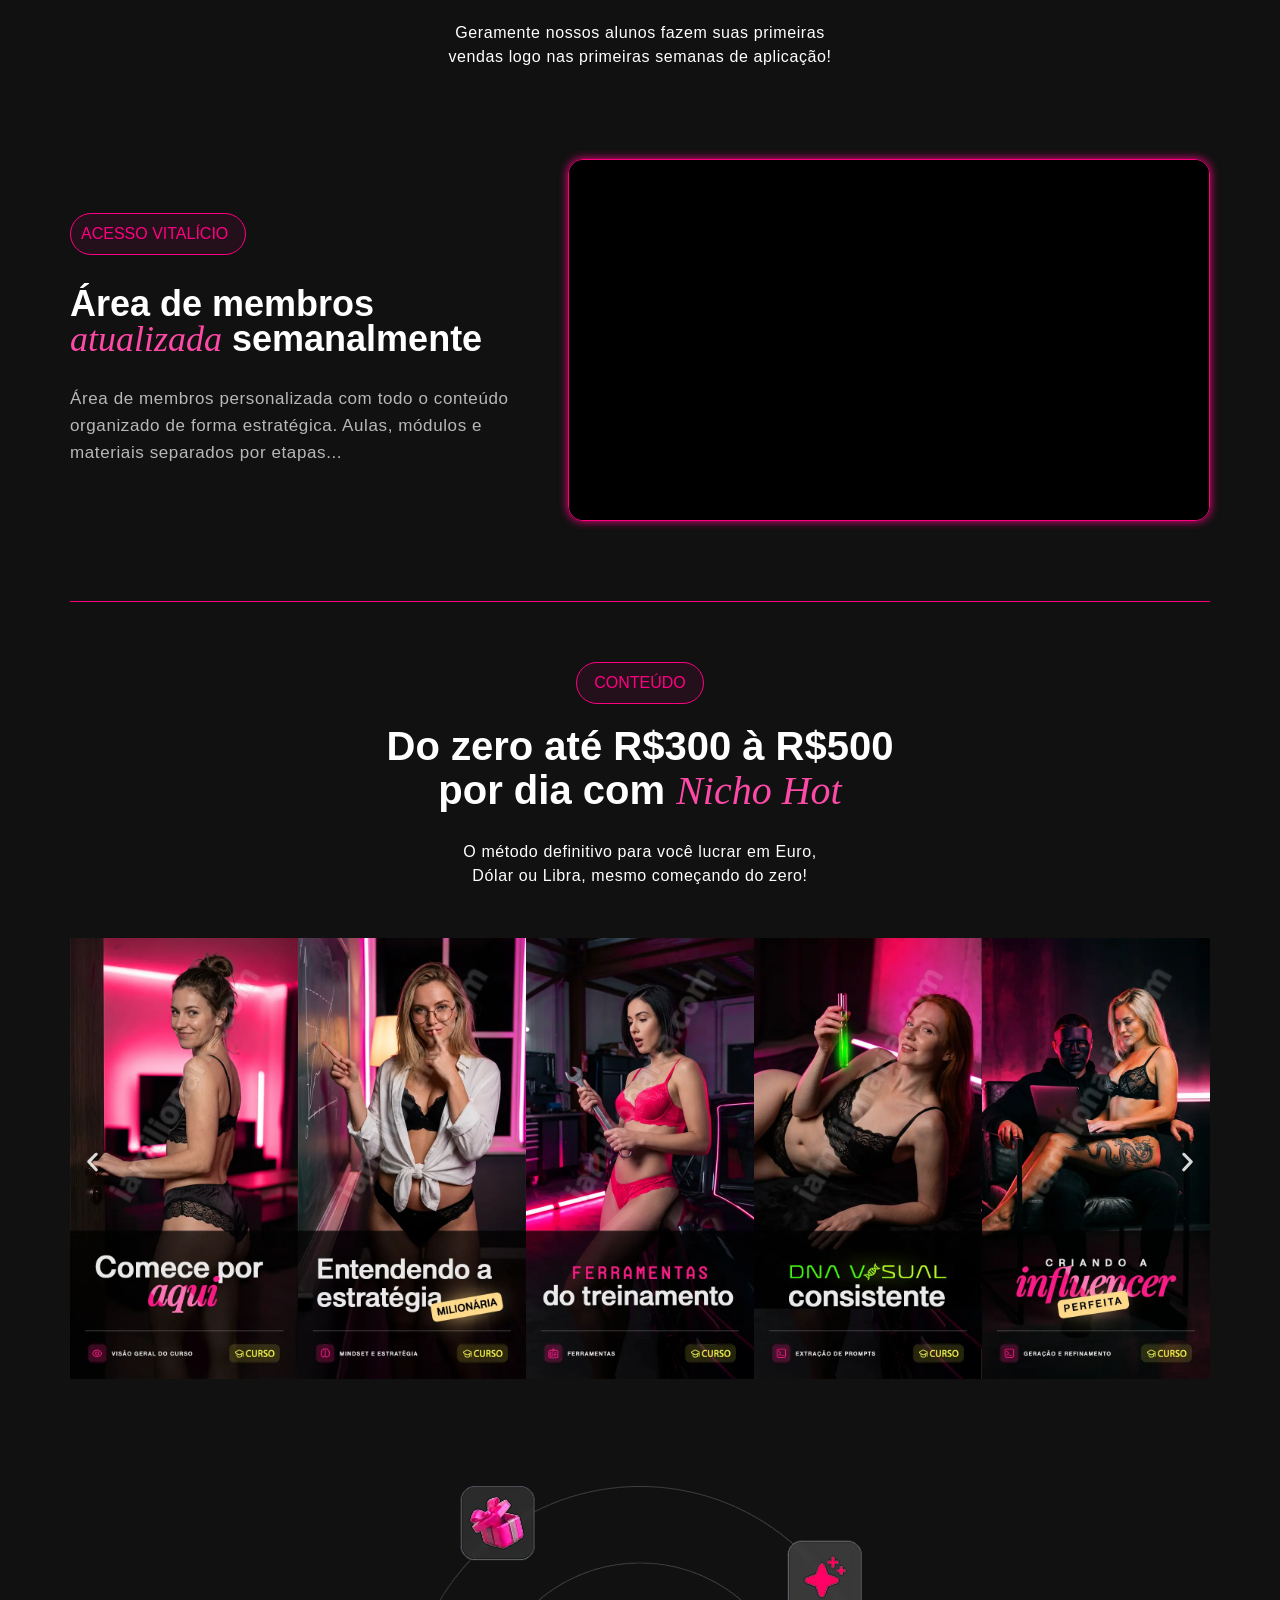
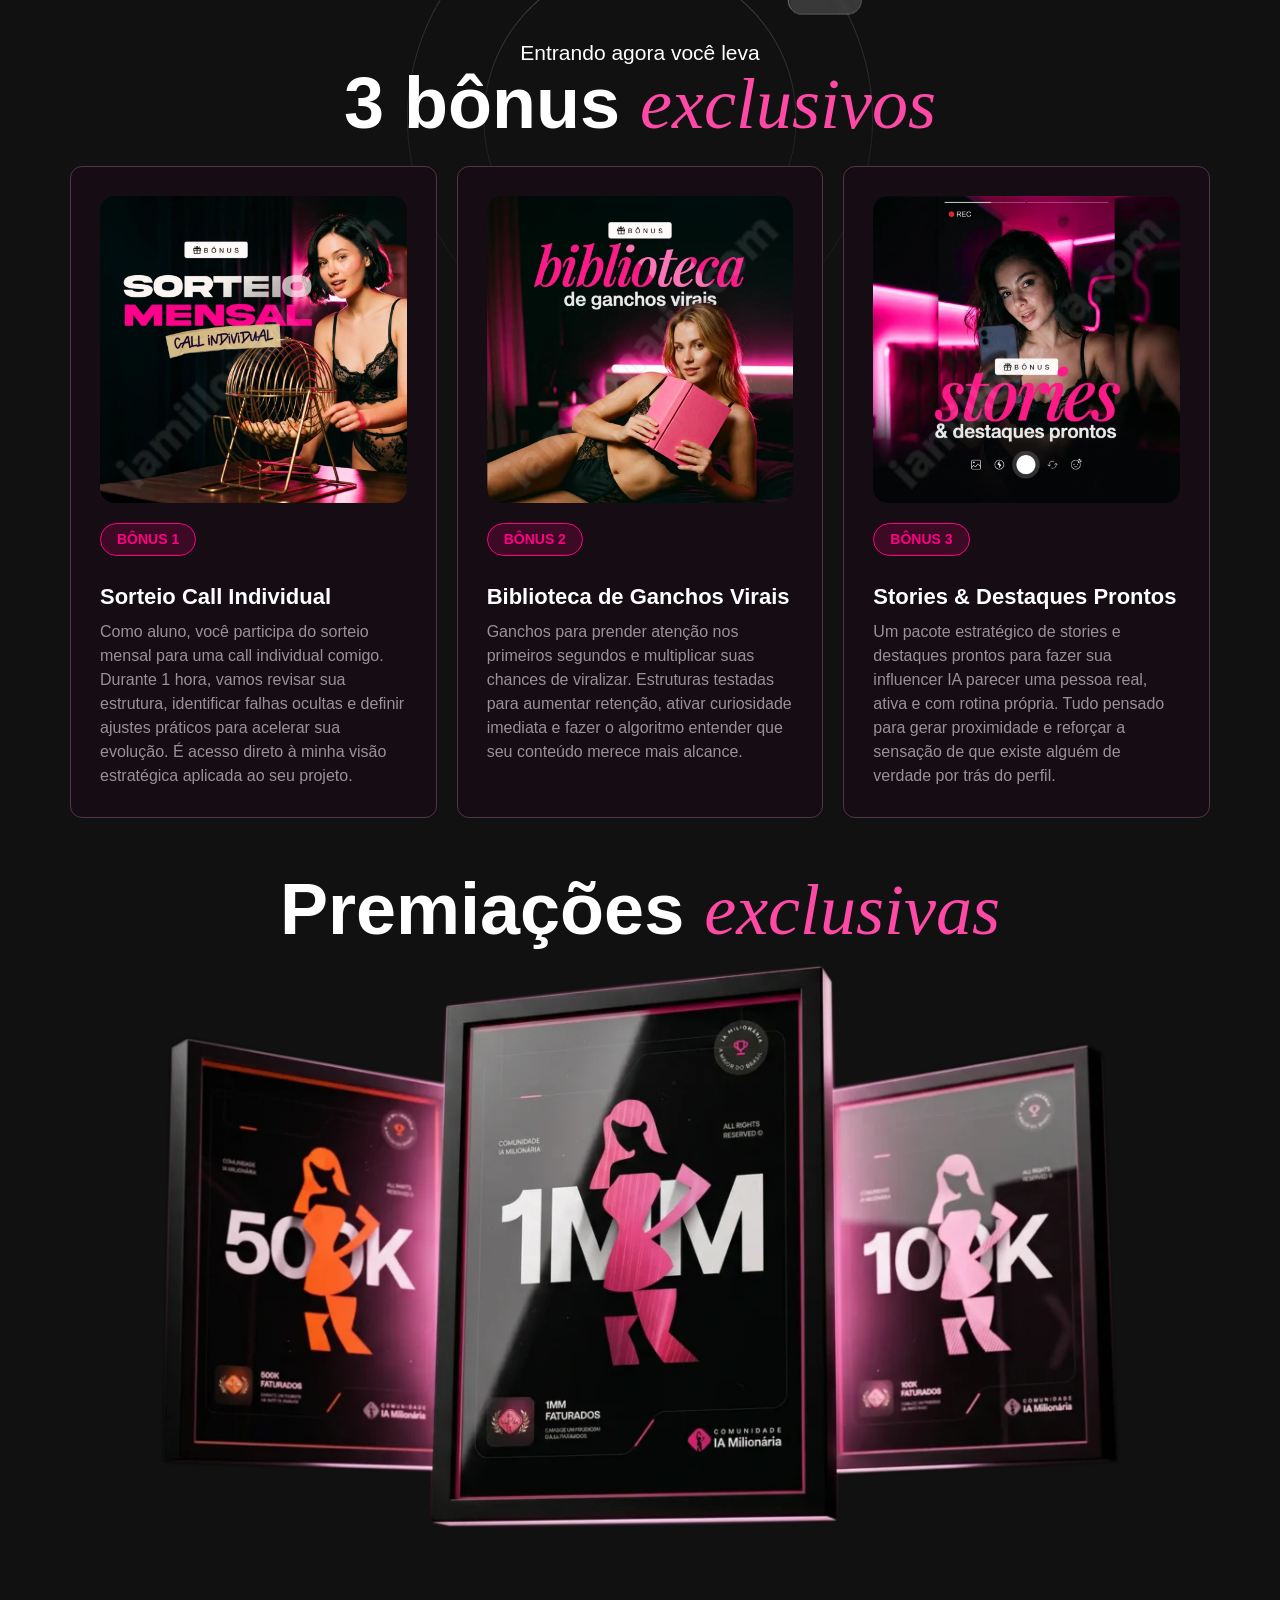
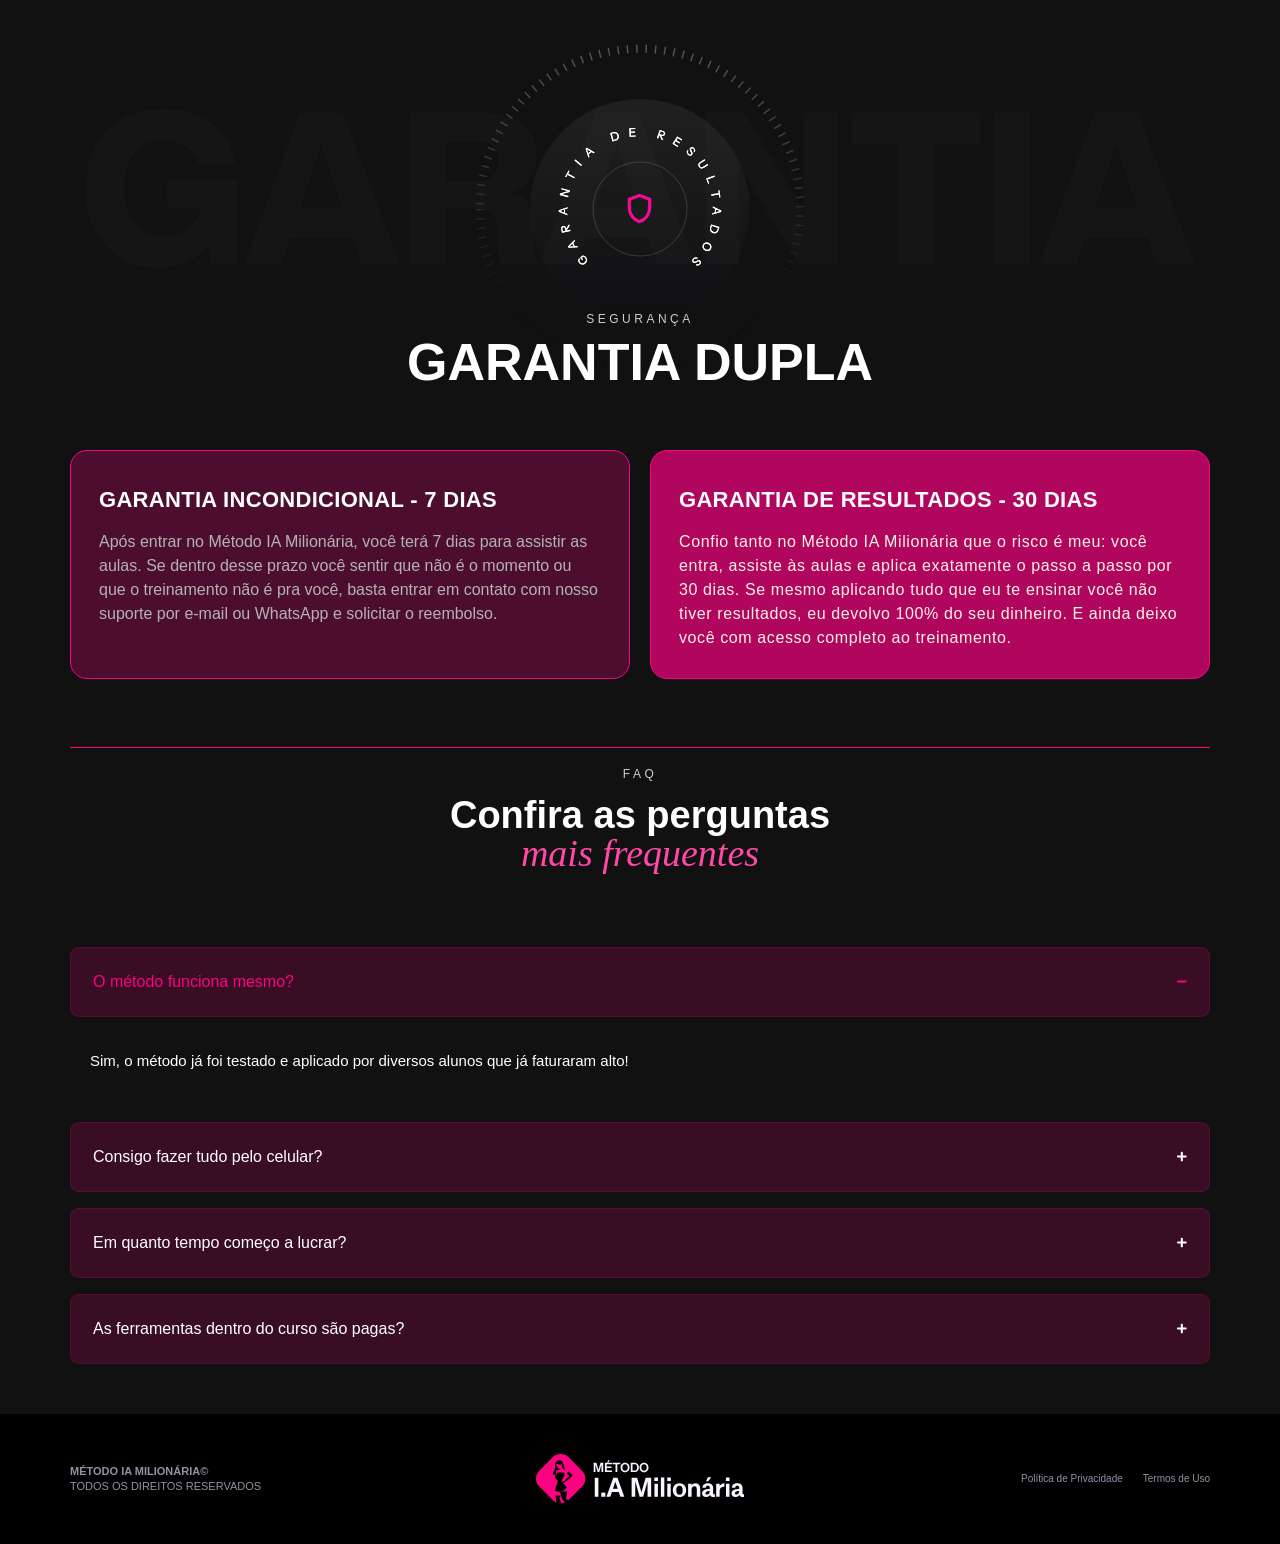
==== commit c4c03d83: "fix: front R,90 e backredirect R,90" ====
--- a/desconto29/index.html
+++ b/desconto29/index.html
@@ -1,6 +1,6 @@
 <!DOCTYPE html><html lang="pt-BR"><head><base href="/desconto29/">
 	<meta charset="utf-8">
-		<title>Desconto R$ 67,00 (IA Milionária) – Método IA Milionária</title>
+		<title>Desconto R$ 29,90 (IA Milionária) – Método IA Milionária</title>
 <meta name="robots" content="noindex, nofollow">
 <link rel="dns-prefetch" href="//iamilionaria.com">
 <link rel="alternate" type="application/rss+xml" title="Feed para Método IA Milionária »" href="https://iamilionaria.com/feed/">
@@ -498,7 +498,7 @@
 				</div>
 				<div class="elementor-element elementor-element-502f0fd elementor-widget-mobile__width-initial elementor-widget__width-initial elementor-widget elementor-widget-heading" data-id="502f0fd" data-element_type="widget" data-e-type="widget" data-widget_type="heading.default">
 				<div class="elementor-widget-container">
-					<h2 class="elementor-heading-title elementor-size-default">Liberamos um cupom de <b>R$20,00</b> pra você entrar para a comunidade!</h2>				</div>
+					<h2 class="elementor-heading-title elementor-size-default">Liberamos um cupom de <b>R$67,10</b> pra você entrar para a comunidade!</h2>				</div>
 				</div>
 				</div>
 		<div class="elementor-element elementor-element-f24c748 e-con-full e-flex e-con e-child" data-id="f24c748" data-element_type="container" data-e-type="container">
@@ -507,14 +507,14 @@
 				<div class="elementor-widget-container">
 							<ul class="elementor-icon-list-items">
 							<li class="elementor-icon-list-item">
-										<span class="elementor-icon-list-text">R$97,00 por <b>R$ 67,00</b></span>
+										<span class="elementor-icon-list-text">R$97,00 por <b>R$ 29,90</b></span>
 									</li>
 						</ul>
 						</div>
 				</div>
 				<div class="elementor-element elementor-element-f6711c5 elementor-widget-mobile__width-inherit elementor-widget elementor-widget-heading" data-id="f6711c5" data-element_type="widget" data-e-type="widget" data-widget_type="heading.default">
 				<div class="elementor-widget-container">
-					<h2 class="elementor-heading-title elementor-size-default">ou 12x de R$6,73</h2>				</div>
+					<h2 class="elementor-heading-title elementor-size-default">ou 12x de R$2,99</h2>				</div>
 				</div>
 				</div>
 				<div class="elementor-element elementor-element-31c9fa0 elementor-align-justify elementor-widget__width-initial elementor-widget elementor-widget-button" data-id="31c9fa0" data-element_type="widget" data-e-type="widget" data-widget_type="button.default">
@@ -824,11 +824,11 @@
 				</div>
 				<div class="elementor-element elementor-element-24602a4 elementor-widget elementor-widget-heading" data-id="24602a4" data-element_type="widget" data-e-type="widget" data-widget_type="heading.default">
 				<div class="elementor-widget-container">
-					<h2 class="elementor-heading-title elementor-size-default">ou R$ 67,00 à vista</h2>				</div>
+					<h2 class="elementor-heading-title elementor-size-default">ou R$ 29,90 à vista</h2>				</div>
 				</div>
 				<div class="elementor-element elementor-element-cbc0855 elementor-widget__width-initial elementor-widget elementor-widget-heading" data-id="cbc0855" data-element_type="widget" data-e-type="widget" data-widget_type="heading.default">
 				<div class="elementor-widget-container">
-					<h2 class="elementor-heading-title elementor-size-default">Menos de R$0,18 por dia pra ter acesso a um método que te ensina a construir um negócio sólido, capaz de gerar no mínimo de R$300 a R$500 por dia!</h2>				</div>
+					<h2 class="elementor-heading-title elementor-size-default">Menos de R$0,10 por dia pra ter acesso a um método que te ensina a construir um negócio sólido, capaz de gerar no mínimo de R$300 a R$500 por dia!</h2>				</div>
 				</div>
 				<div class="elementor-element elementor-element-c8a2444 elementor-widget elementor-widget-html" data-id="c8a2444" data-element_type="widget" data-e-type="widget" data-widget_type="html.default">
 				<div class="elementor-widget-container">
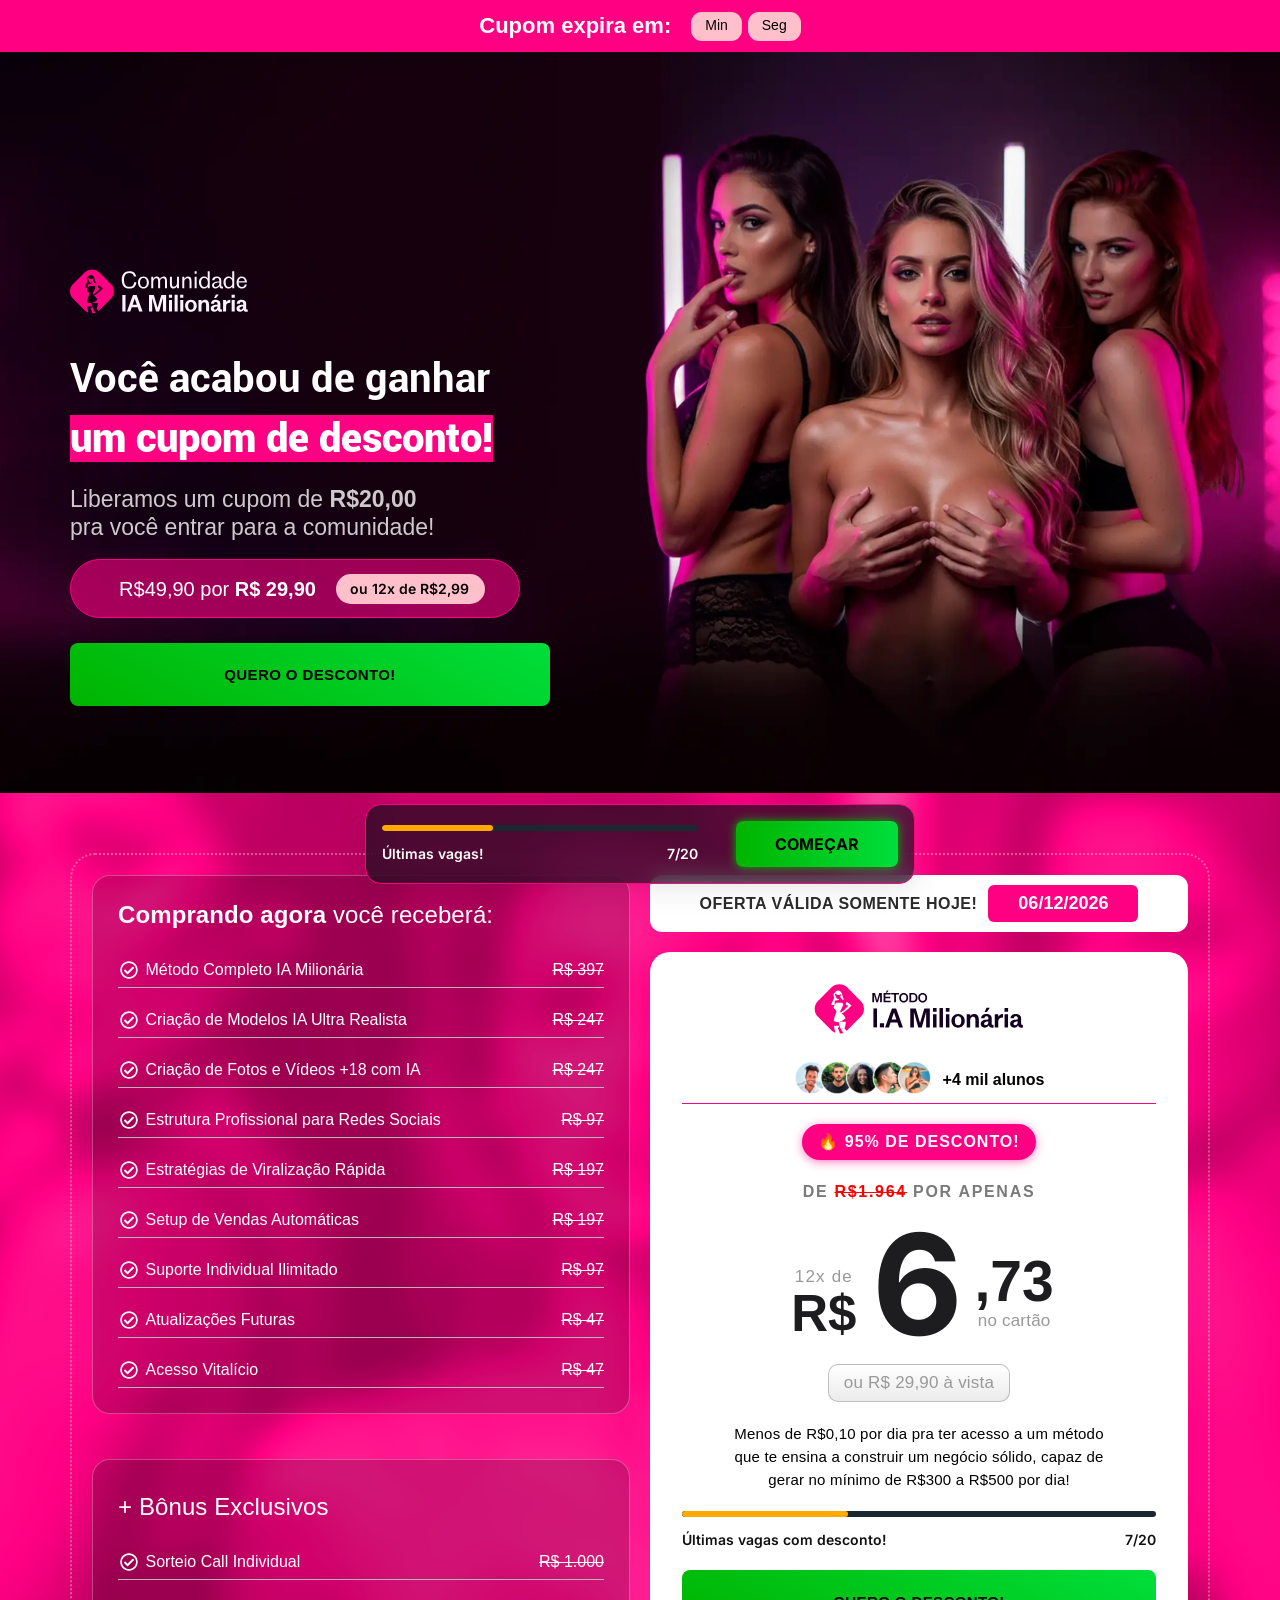
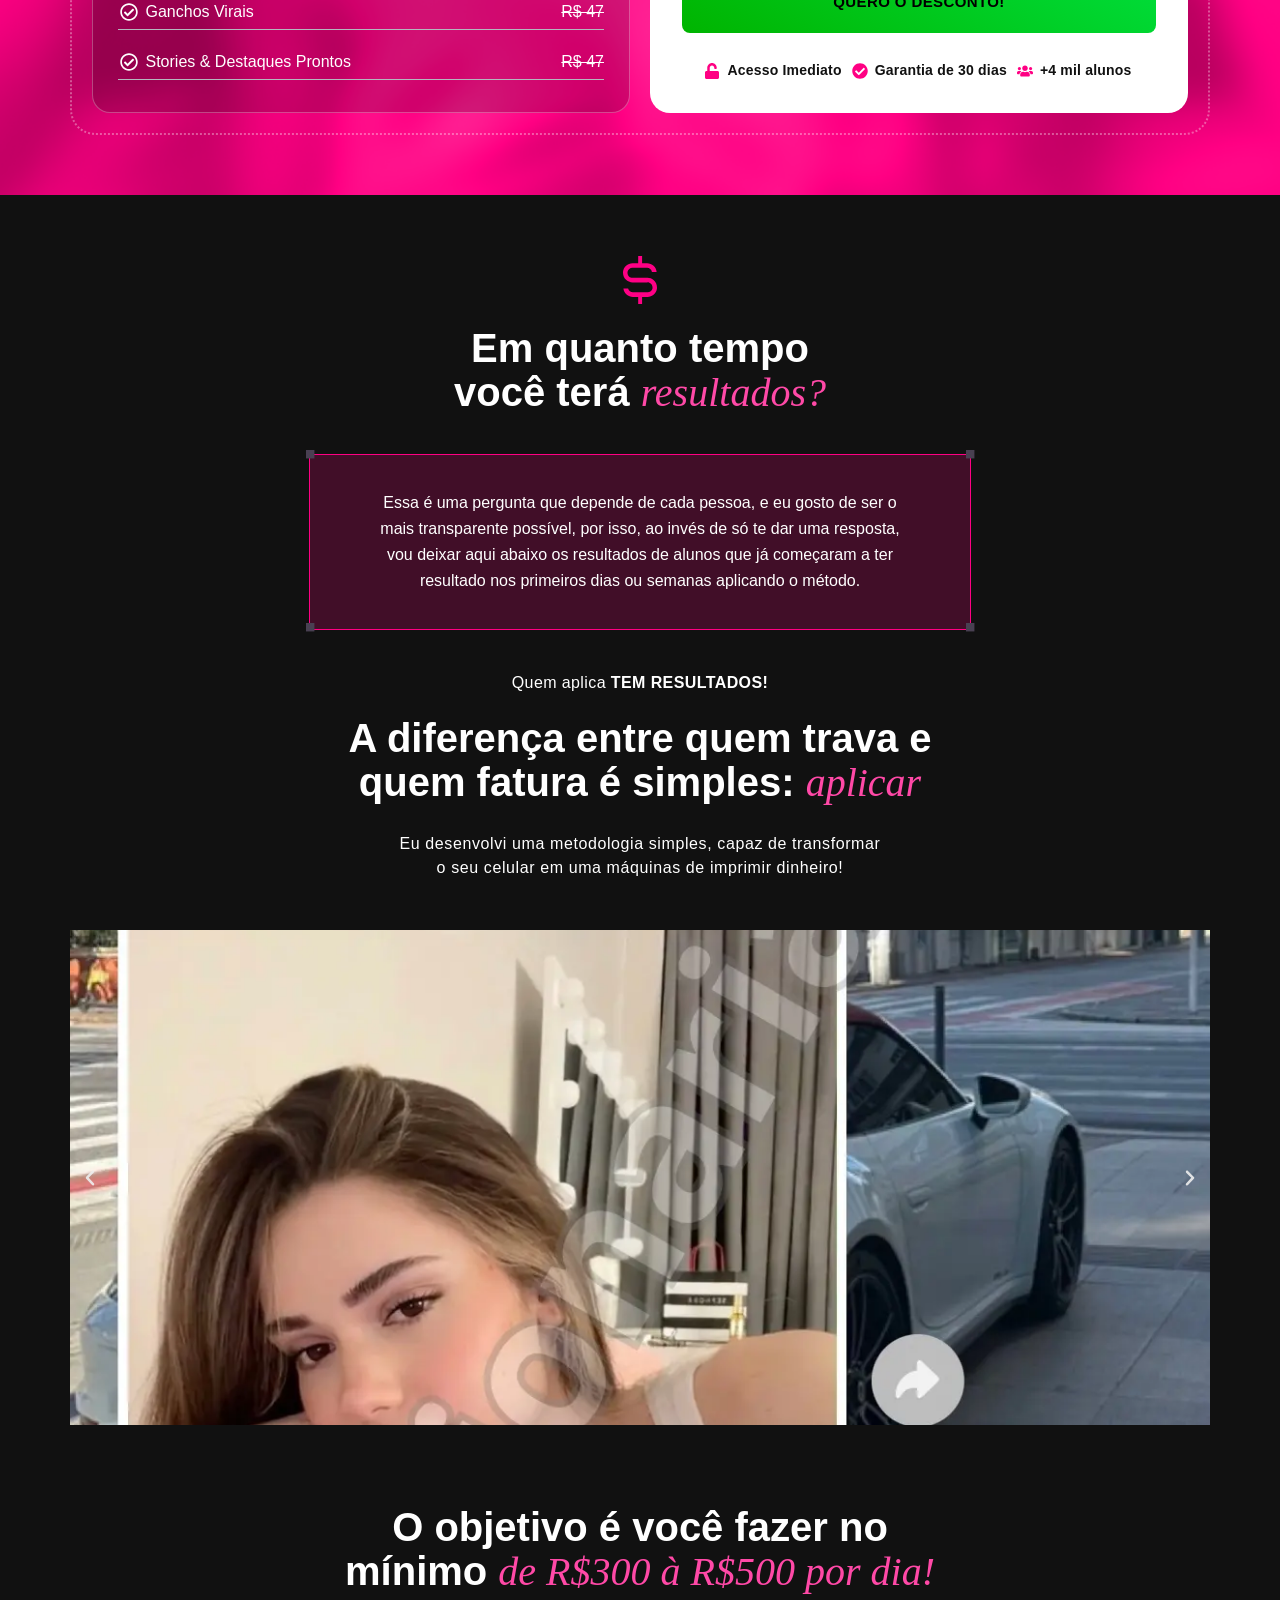
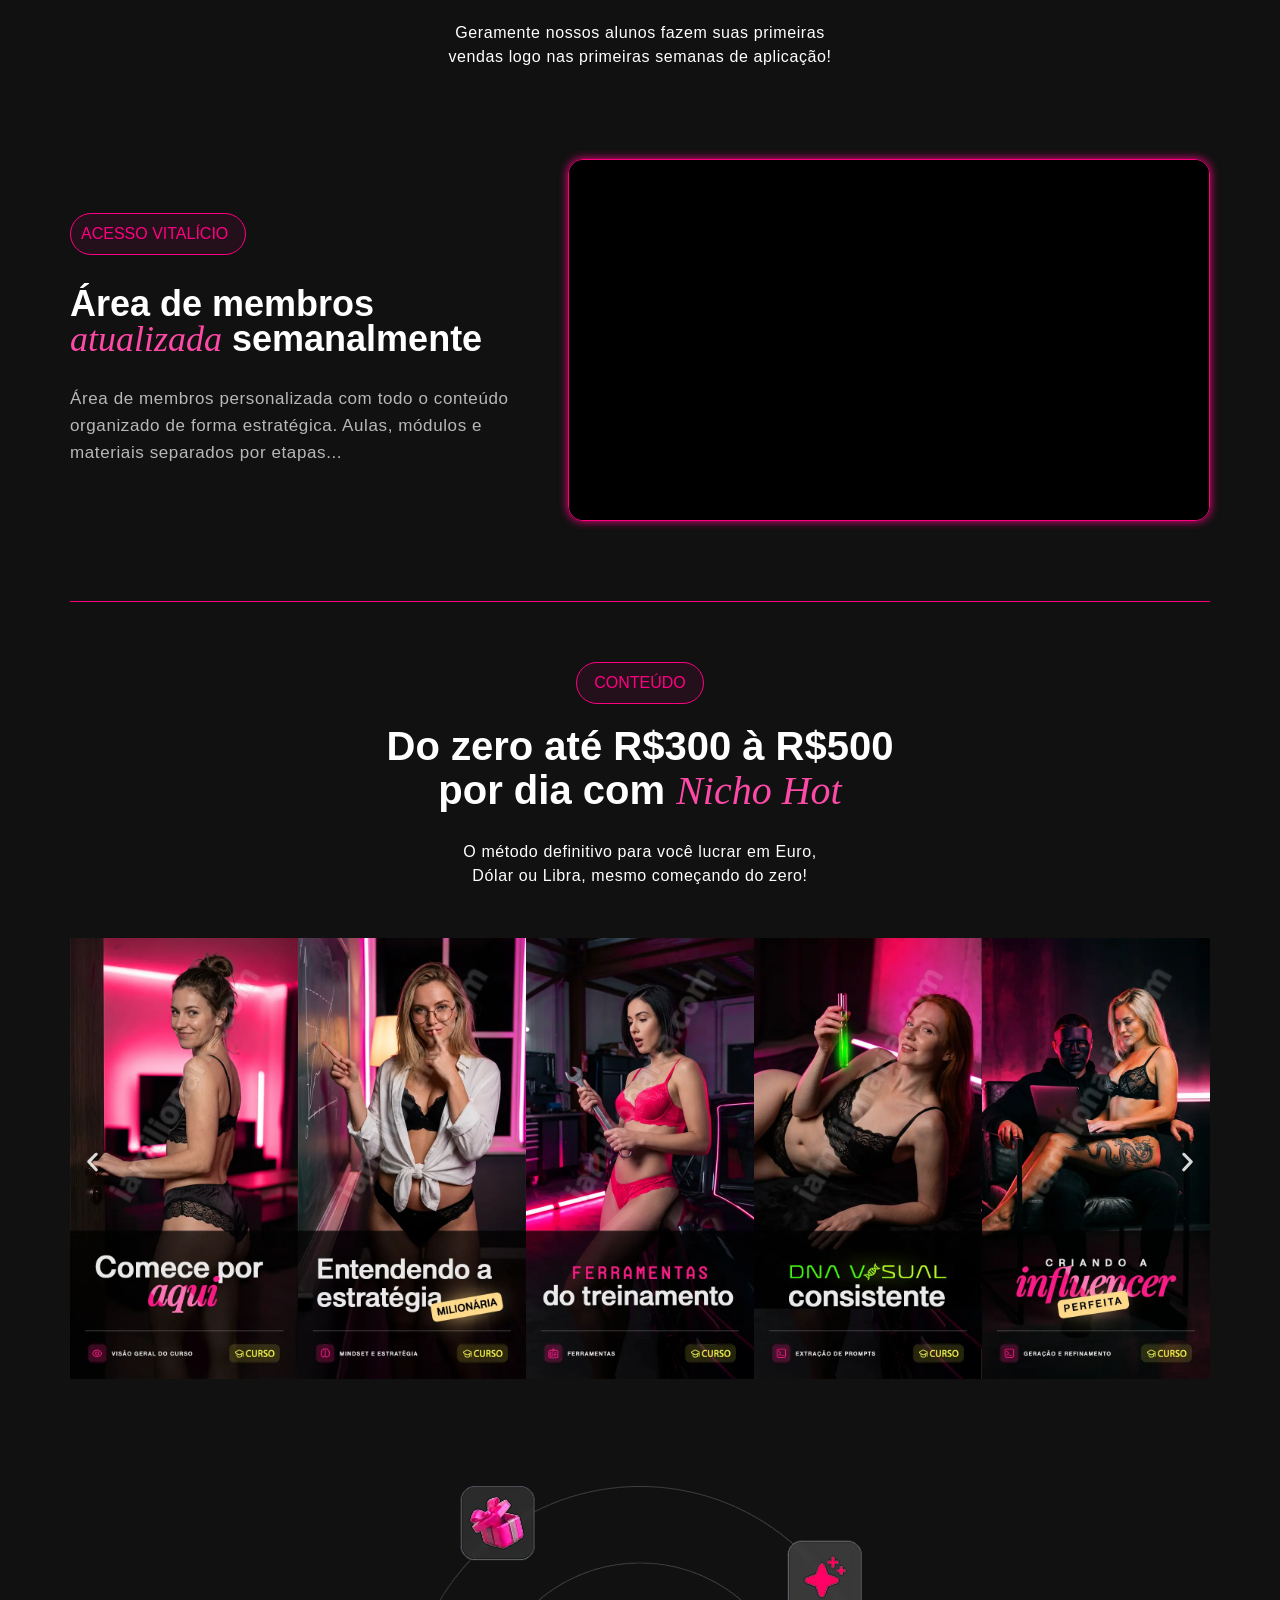
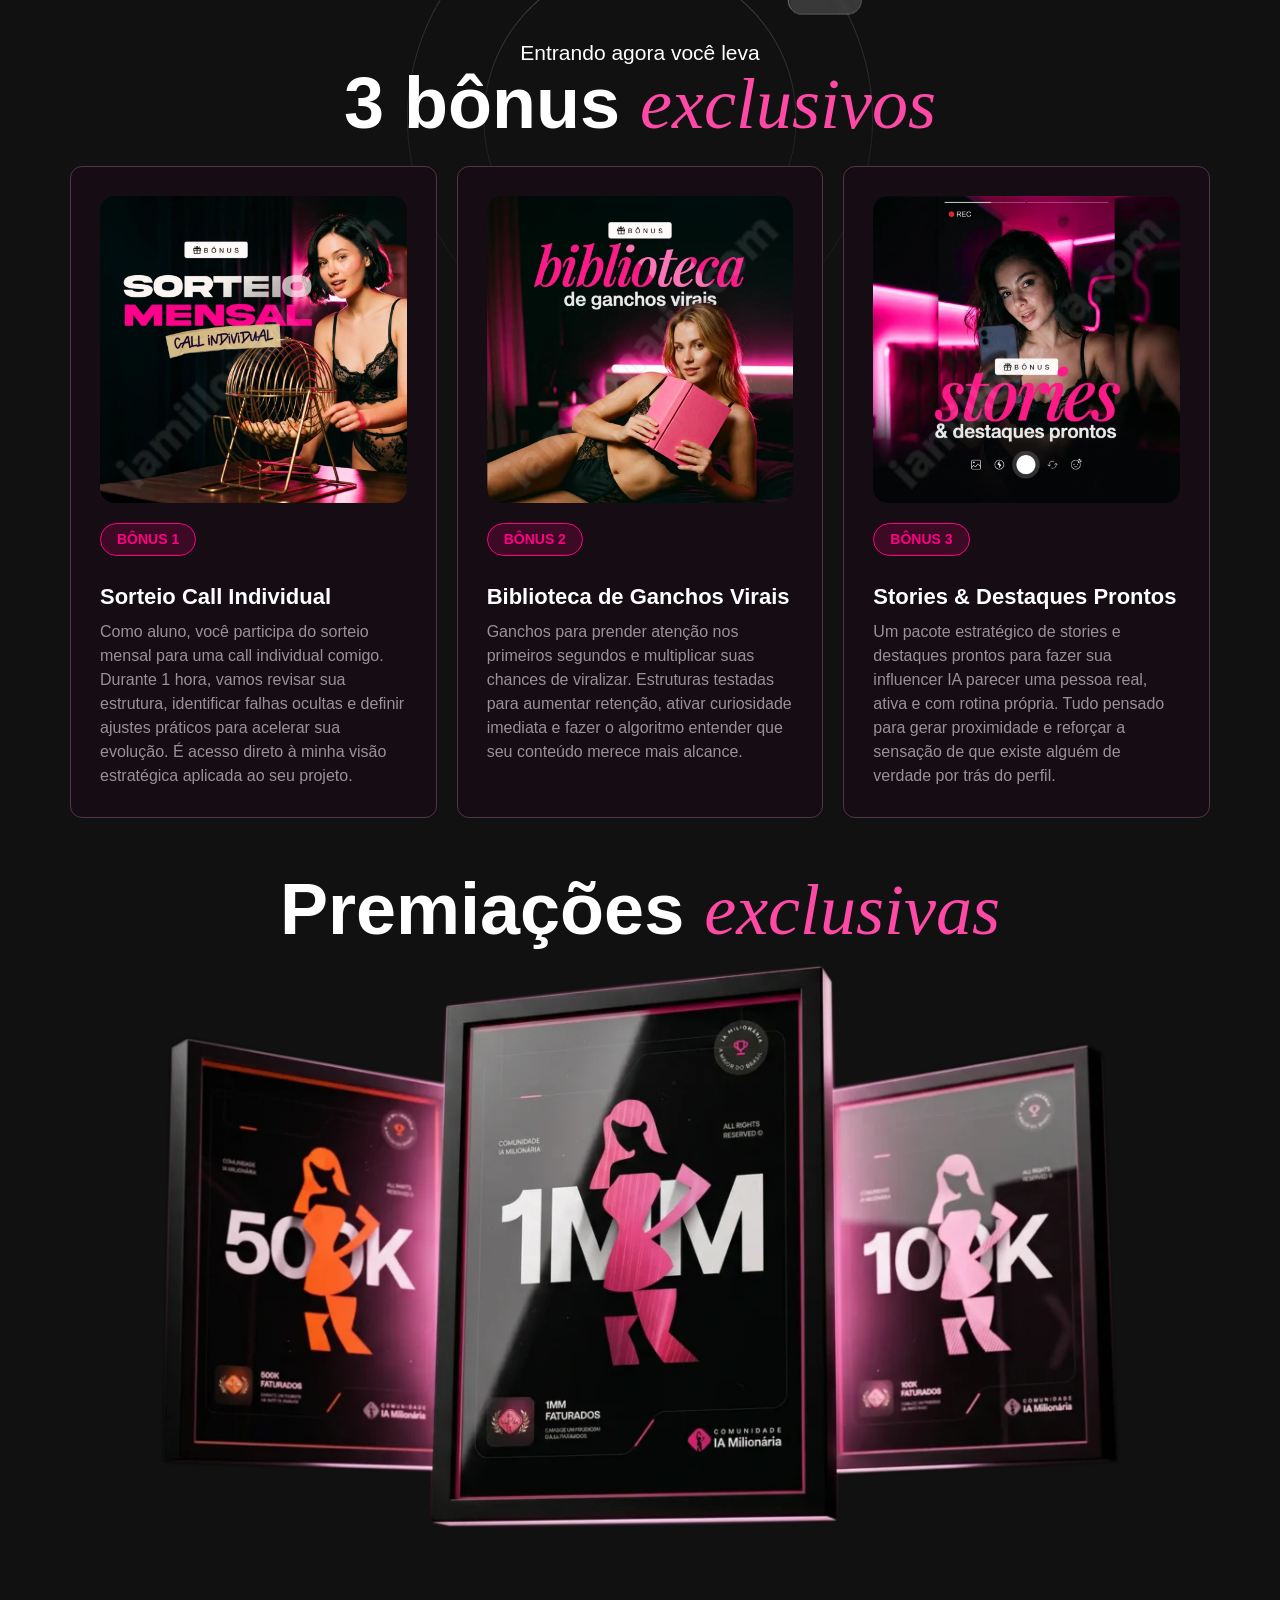
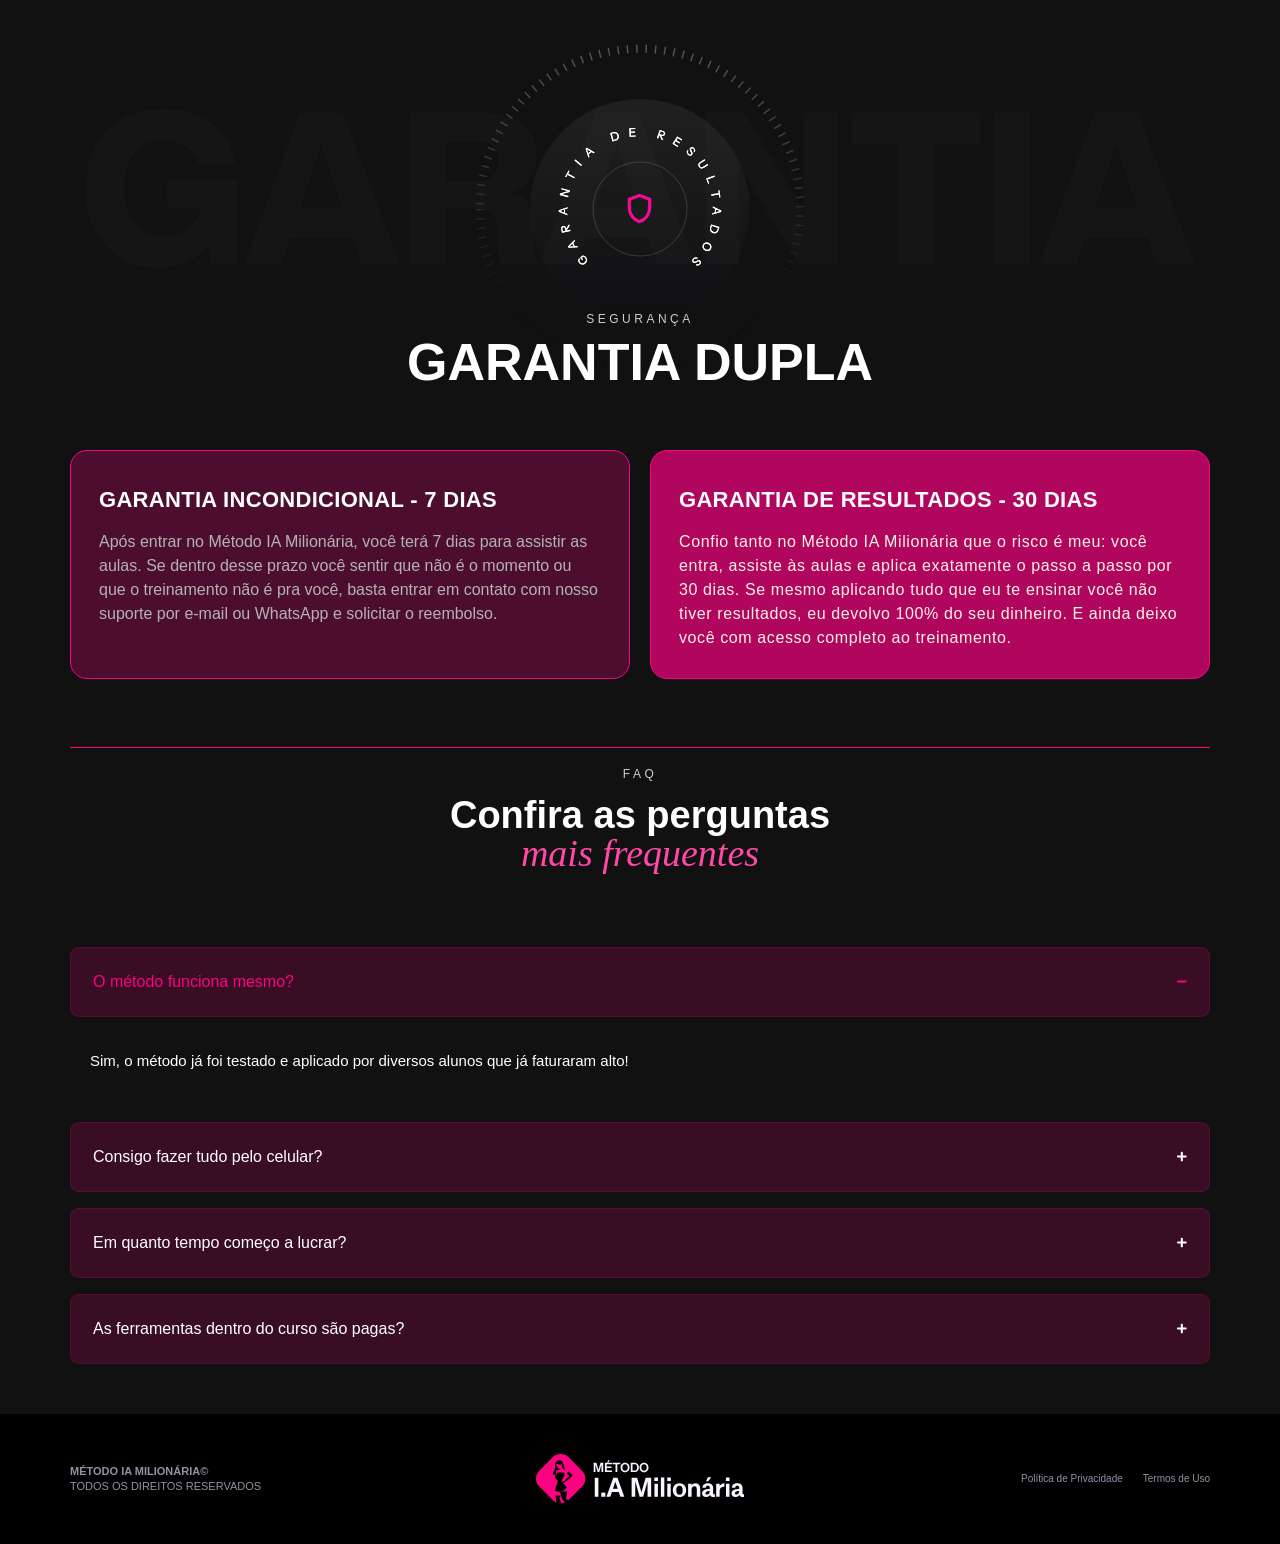
==== commit eb383343: "fix: backredirect de 49,90 por 29,90" ====
--- a/desconto29/index.html
+++ b/desconto29/index.html
@@ -498,7 +498,7 @@
 				</div>
 				<div class="elementor-element elementor-element-502f0fd elementor-widget-mobile__width-initial elementor-widget__width-initial elementor-widget elementor-widget-heading" data-id="502f0fd" data-element_type="widget" data-e-type="widget" data-widget_type="heading.default">
 				<div class="elementor-widget-container">
-					<h2 class="elementor-heading-title elementor-size-default">Liberamos um cupom de <b>R$67,10</b> pra você entrar para a comunidade!</h2>				</div>
+					<h2 class="elementor-heading-title elementor-size-default">Liberamos um cupom de <b>R$20,00</b> pra você entrar para a comunidade!</h2>				</div>
 				</div>
 				</div>
 		<div class="elementor-element elementor-element-f24c748 e-con-full e-flex e-con e-child" data-id="f24c748" data-element_type="container" data-e-type="container">
@@ -507,7 +507,7 @@
 				<div class="elementor-widget-container">
 							<ul class="elementor-icon-list-items">
 							<li class="elementor-icon-list-item">
-										<span class="elementor-icon-list-text">R$97,00 por <b>R$ 29,90</b></span>
+										<span class="elementor-icon-list-text">R$49,90 por <b>R$ 29,90</b></span>
 									</li>
 						</ul>
 						</div>
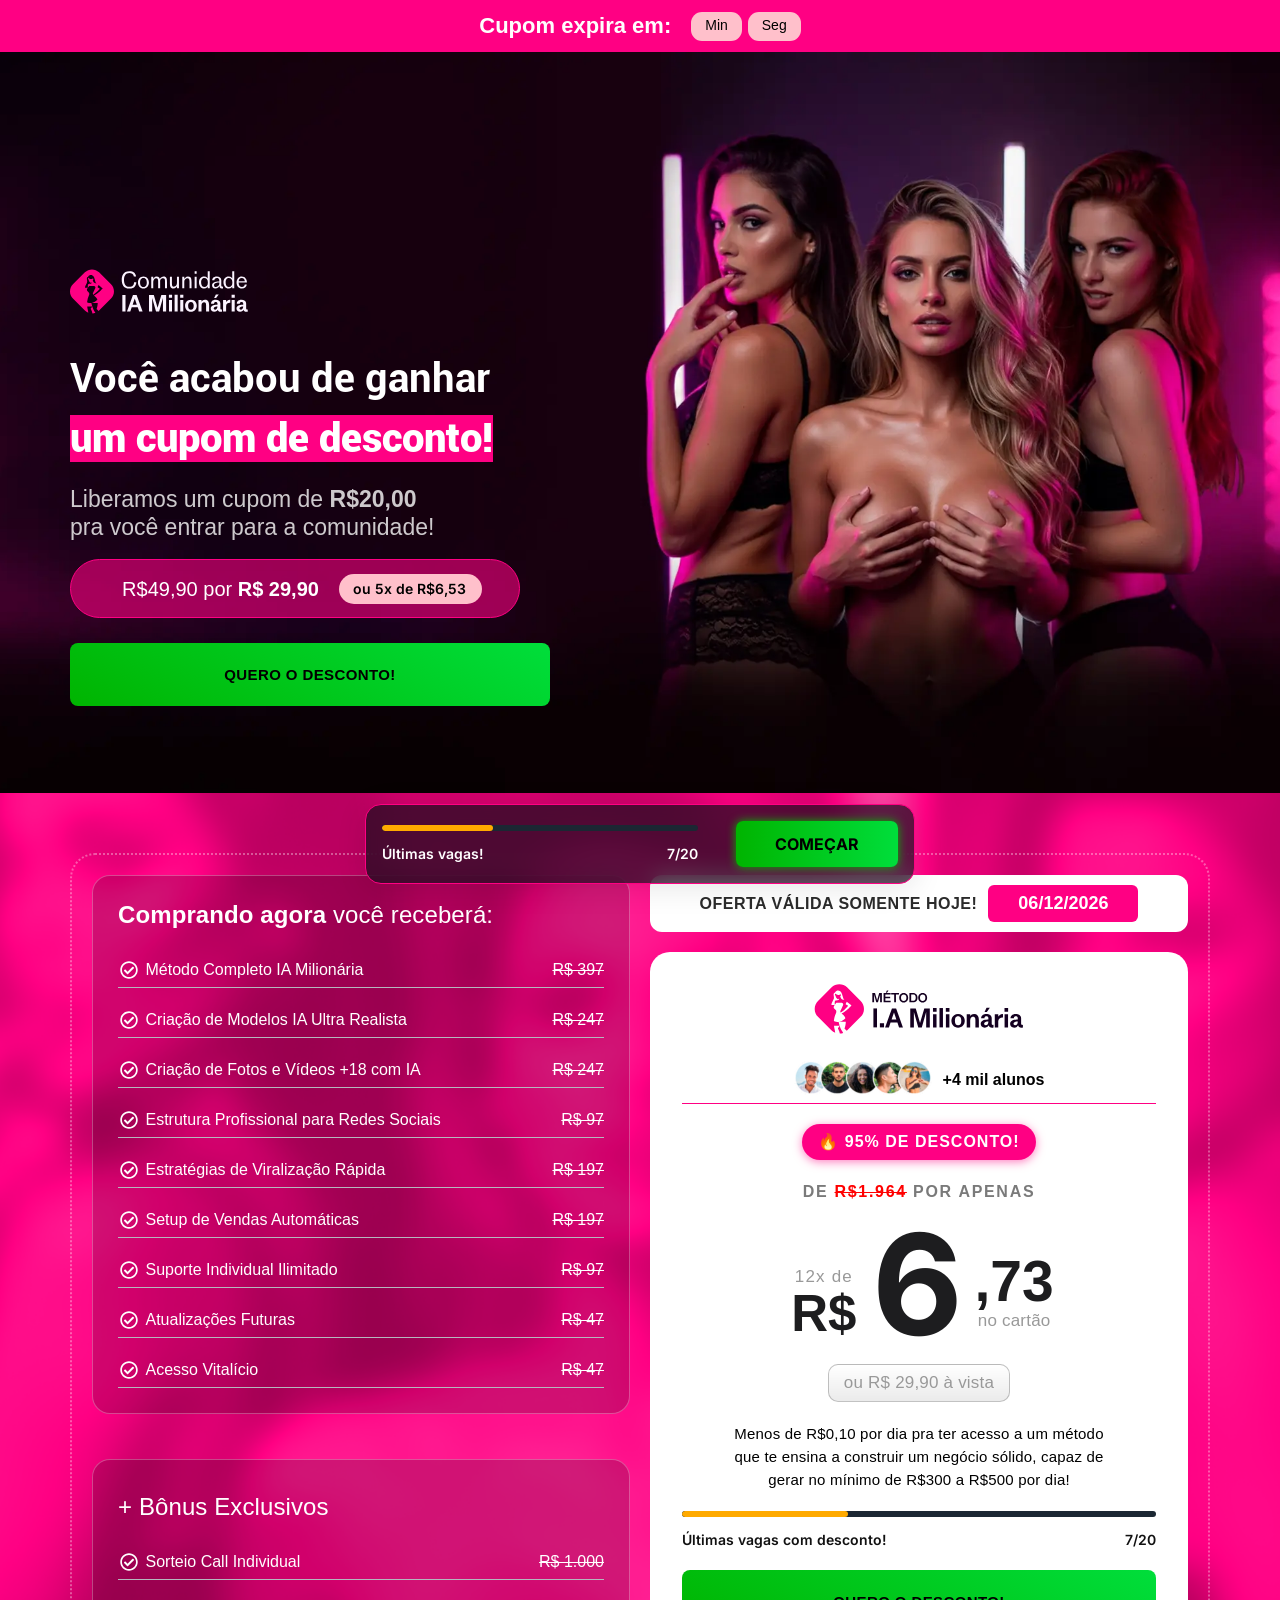
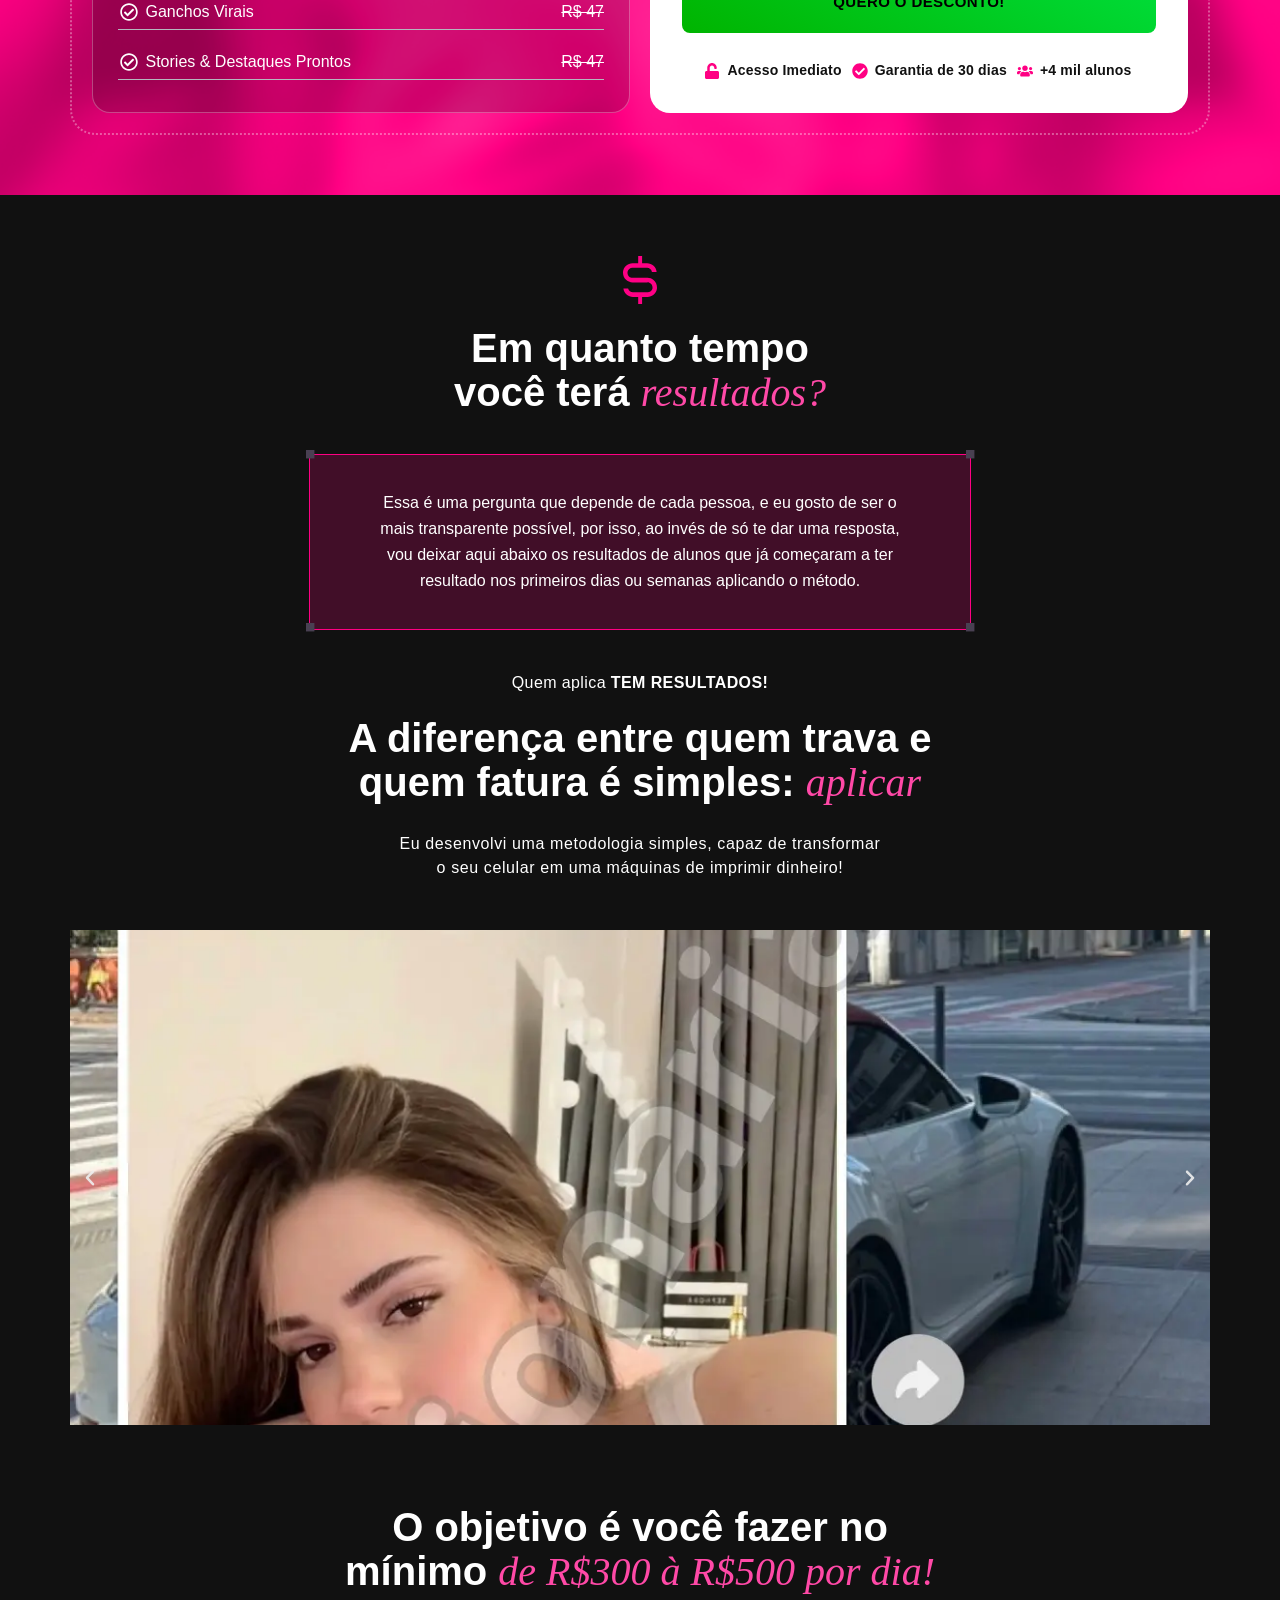
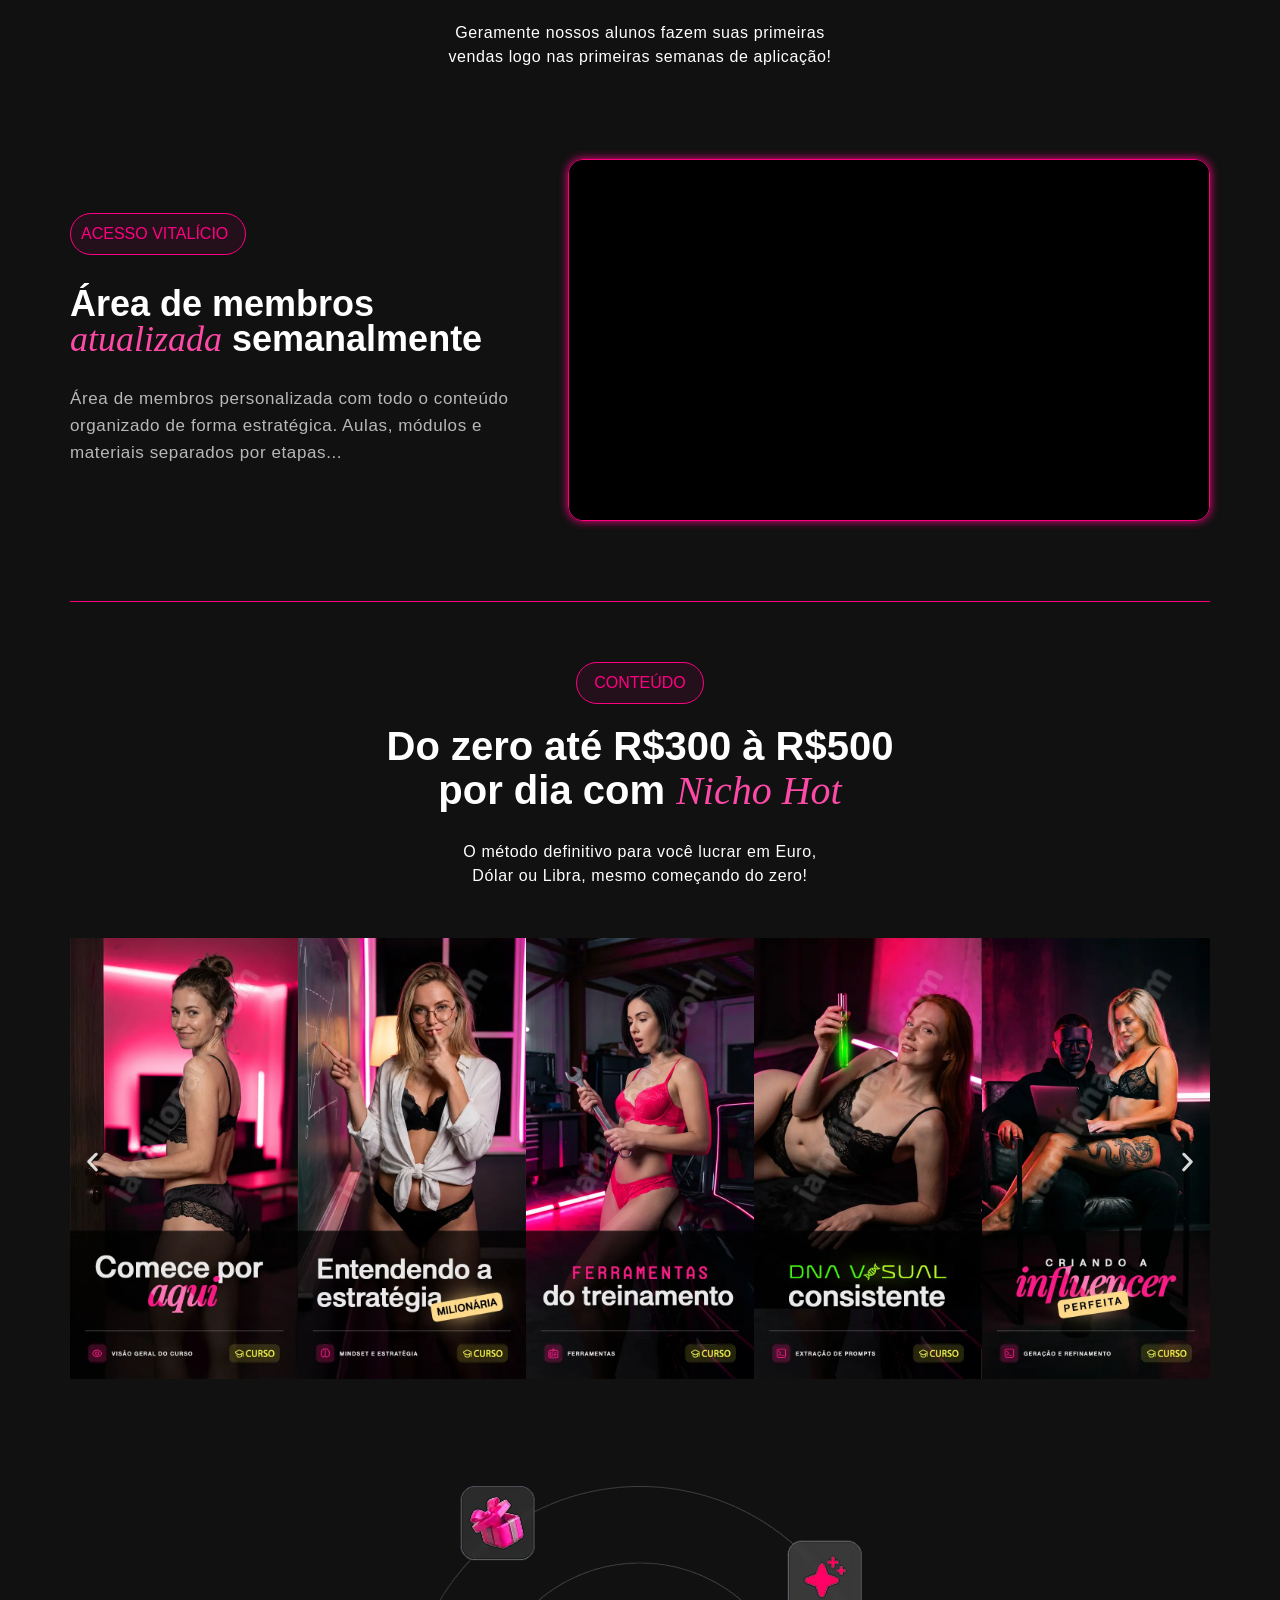
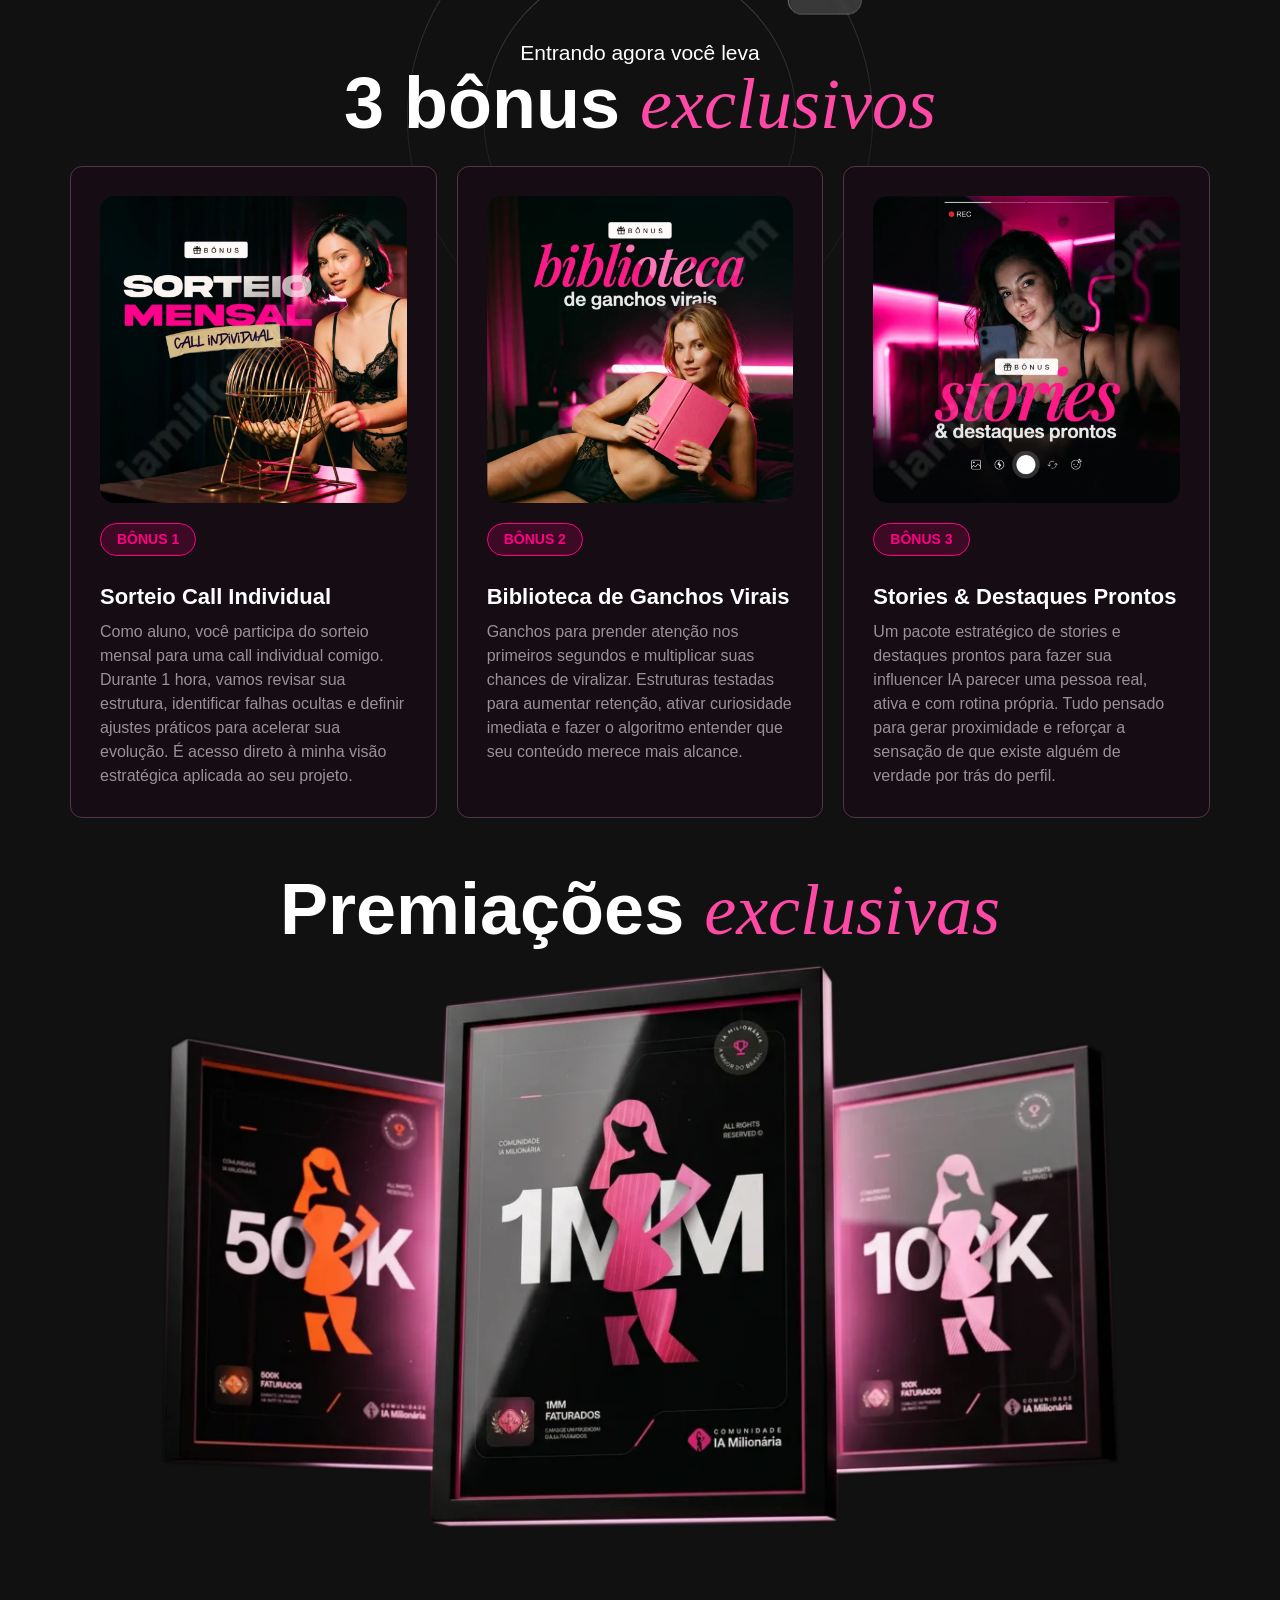
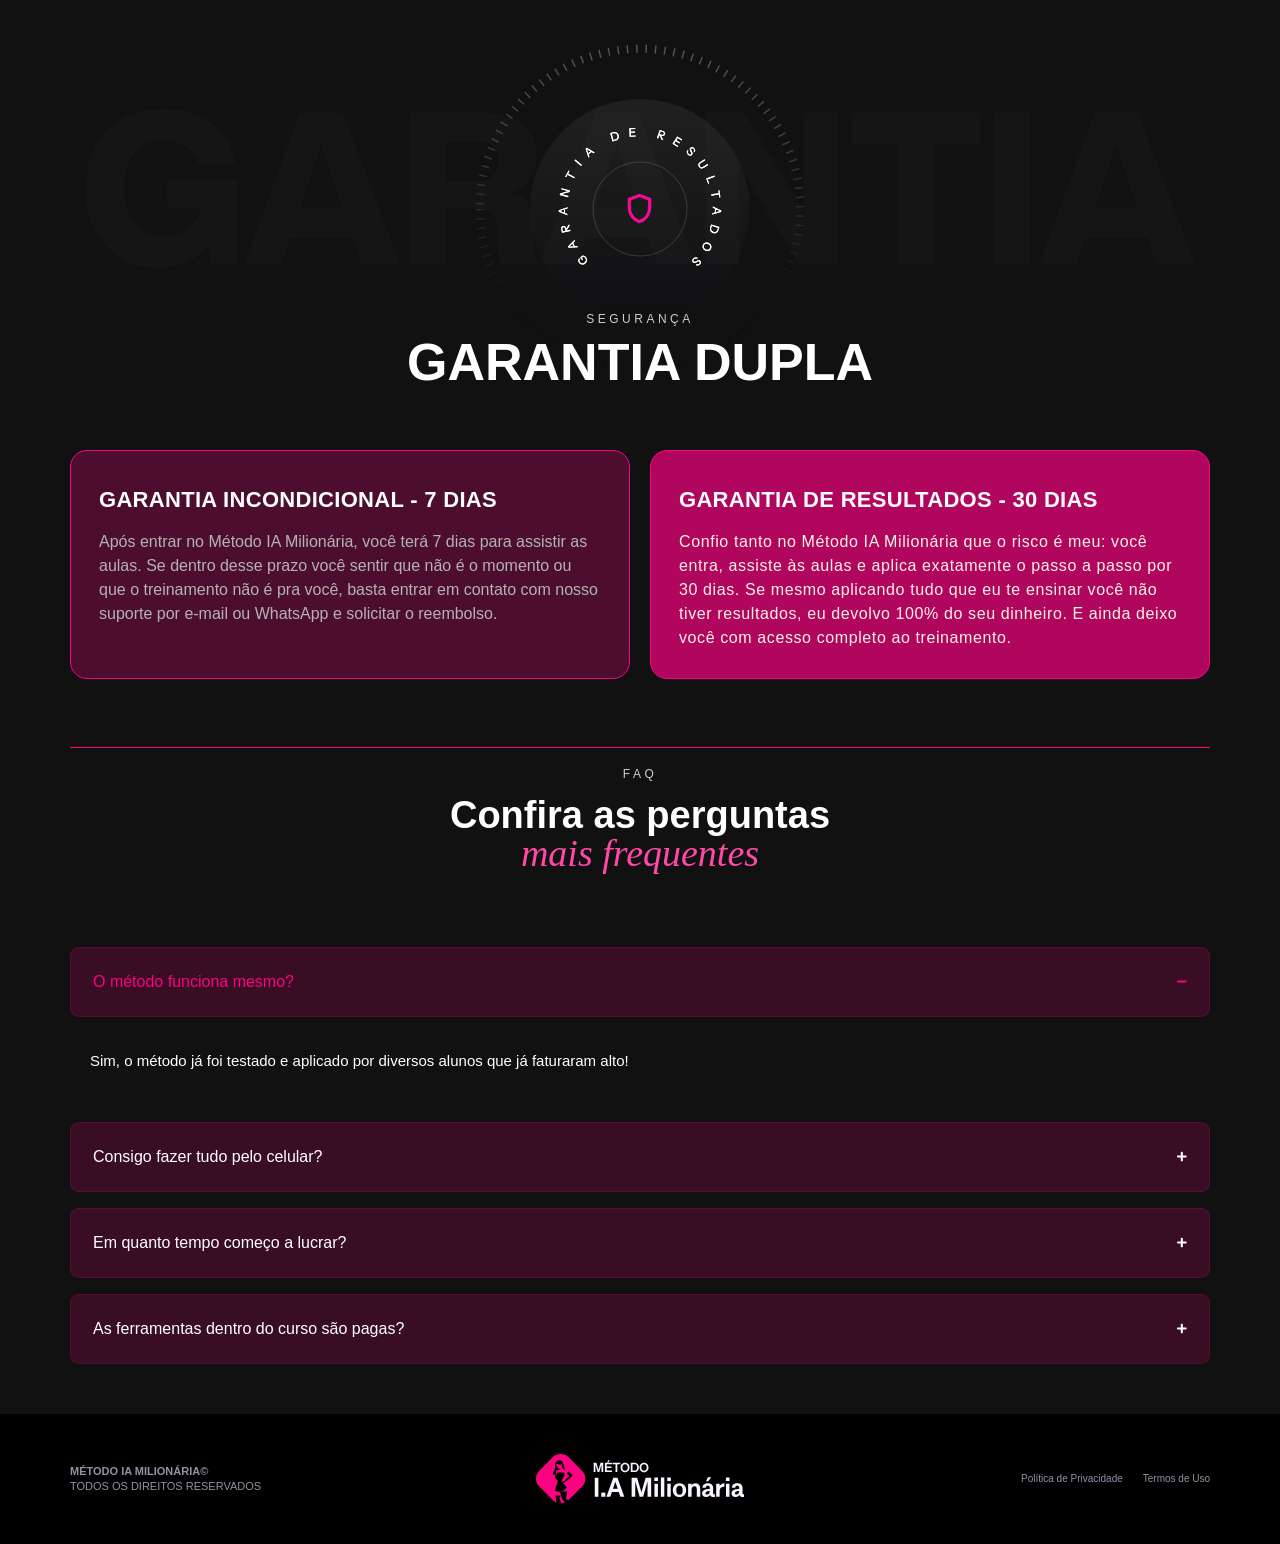
==== commit e6692cfe: "fix: backredirect parcelamento 5x de R,53" ====
--- a/desconto29/index.html
+++ b/desconto29/index.html
@@ -514,7 +514,7 @@
 				</div>
 				<div class="elementor-element elementor-element-f6711c5 elementor-widget-mobile__width-inherit elementor-widget elementor-widget-heading" data-id="f6711c5" data-element_type="widget" data-e-type="widget" data-widget_type="heading.default">
 				<div class="elementor-widget-container">
-					<h2 class="elementor-heading-title elementor-size-default">ou 12x de R$2,99</h2>				</div>
+					<h2 class="elementor-heading-title elementor-size-default">ou 5x de R$6,53</h2>				</div>
 				</div>
 				</div>
 				<div class="elementor-element elementor-element-31c9fa0 elementor-align-justify elementor-widget__width-initial elementor-widget elementor-widget-button" data-id="31c9fa0" data-element_type="widget" data-e-type="widget" data-widget_type="button.default">
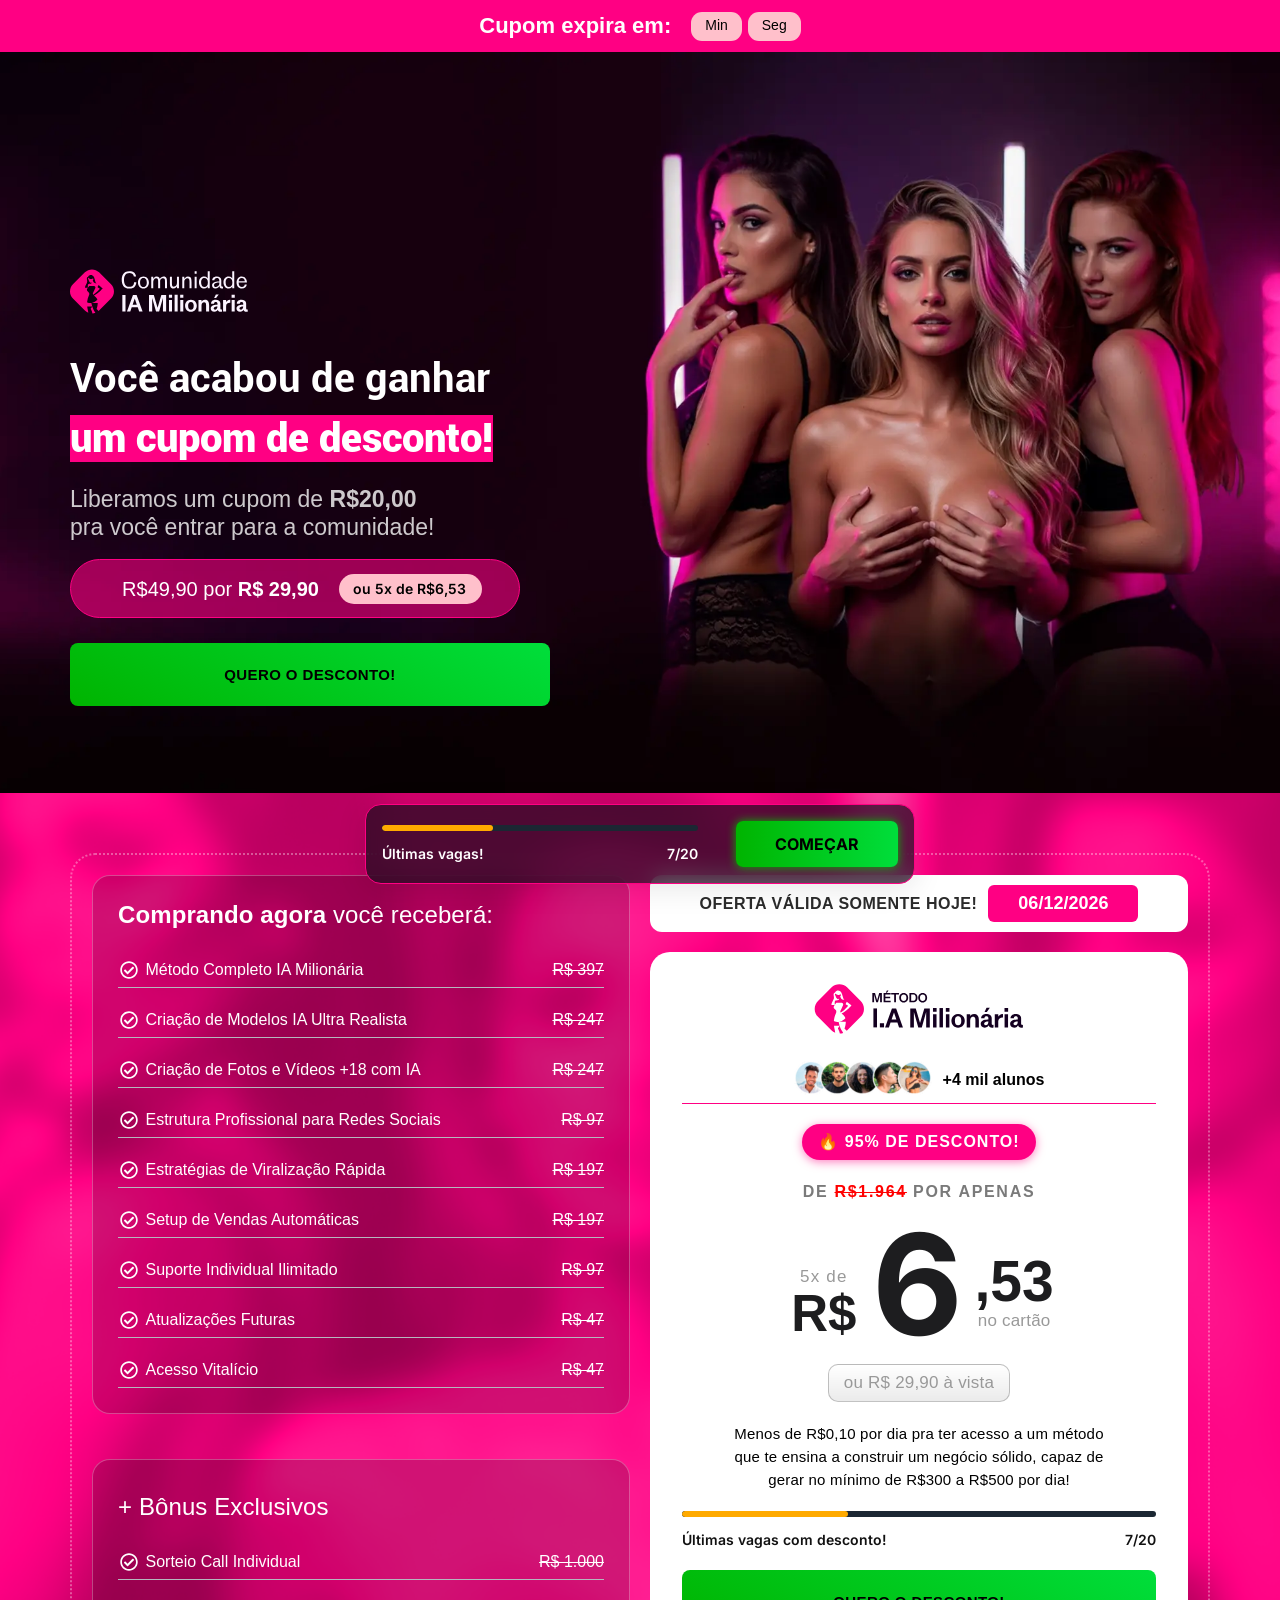
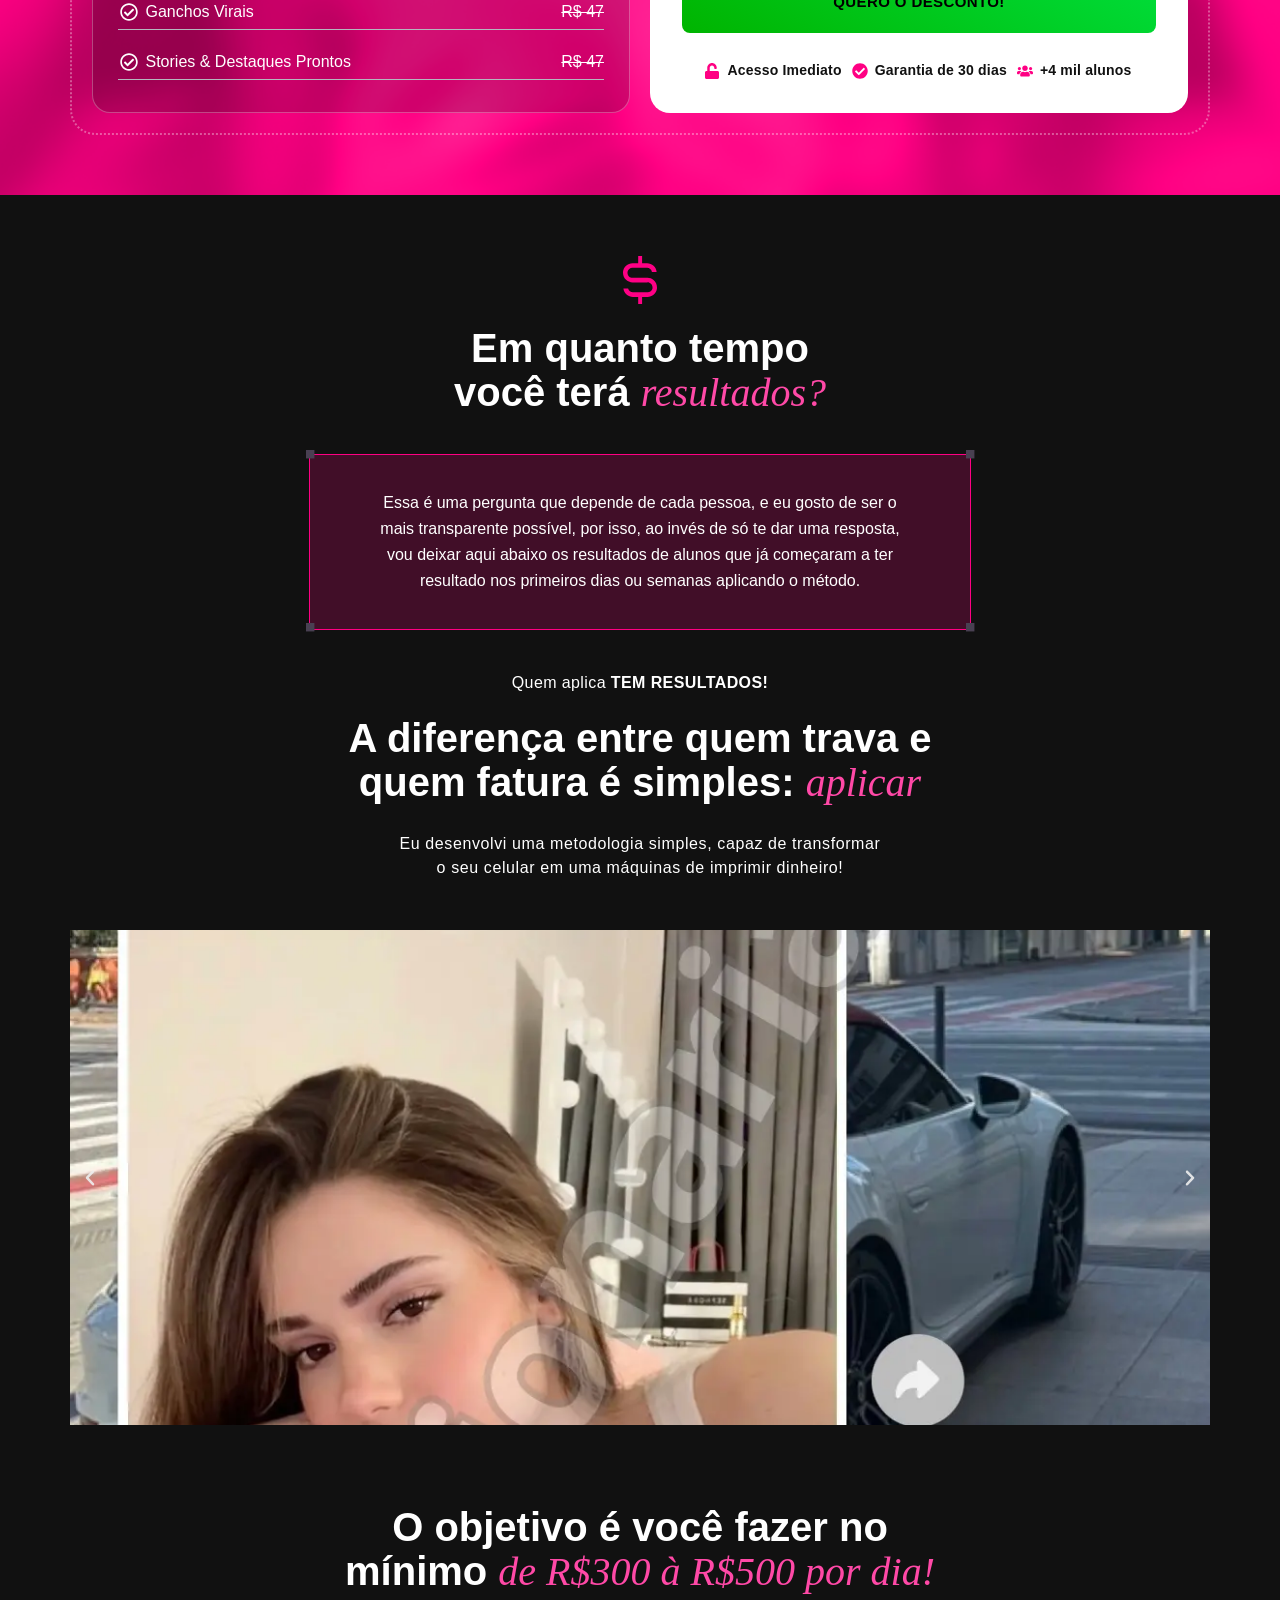
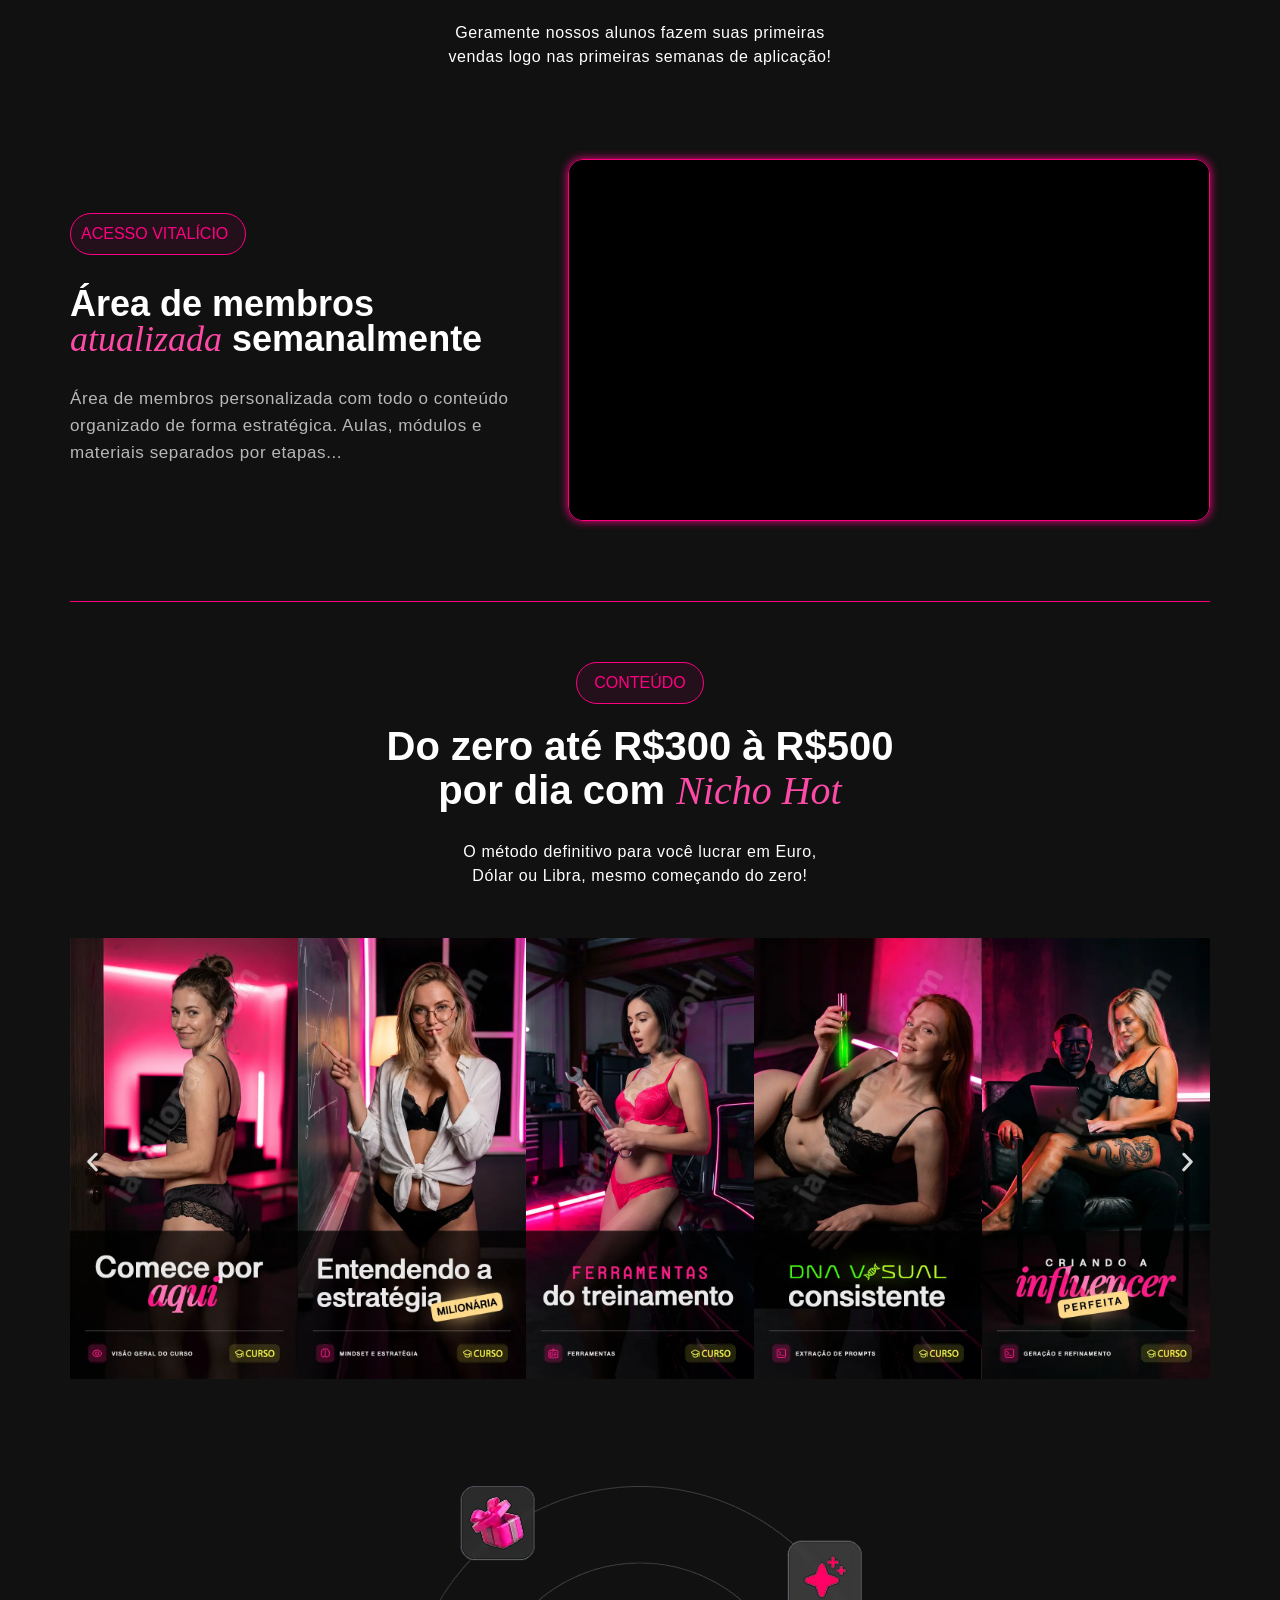
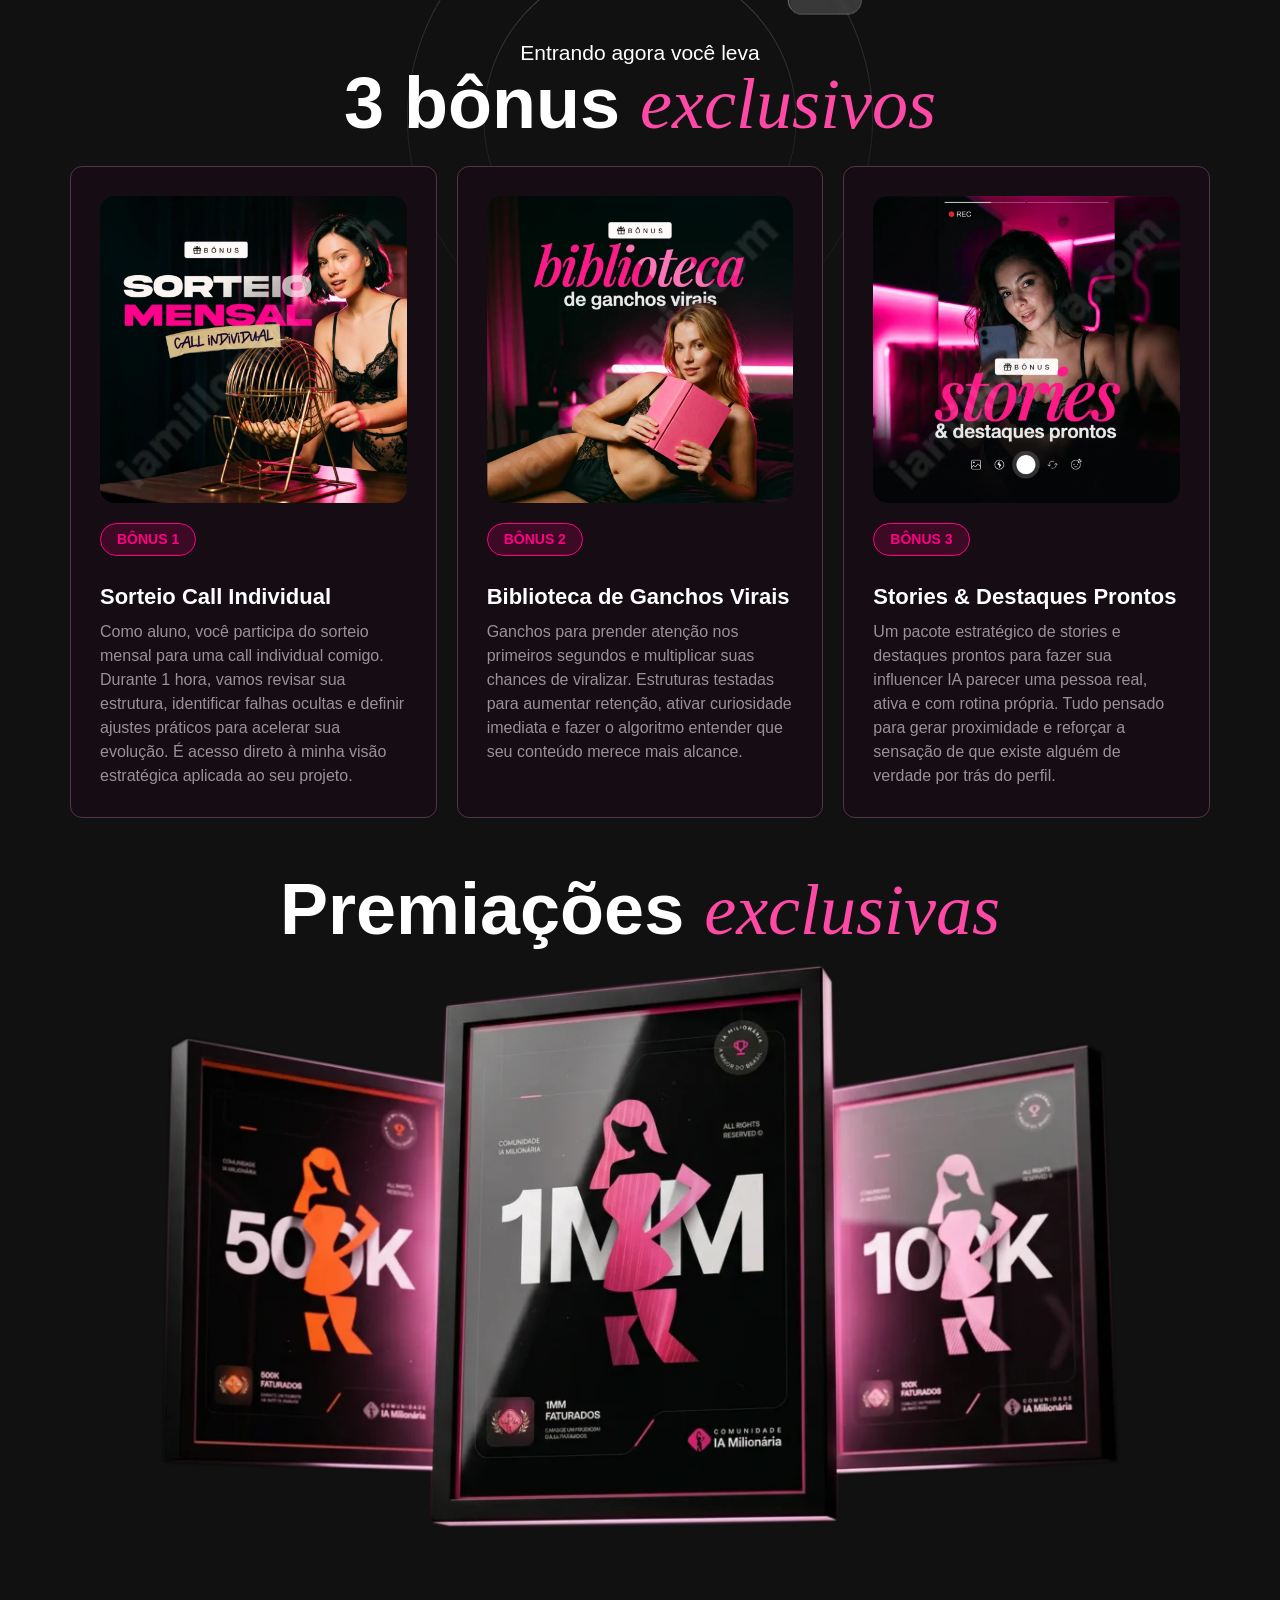
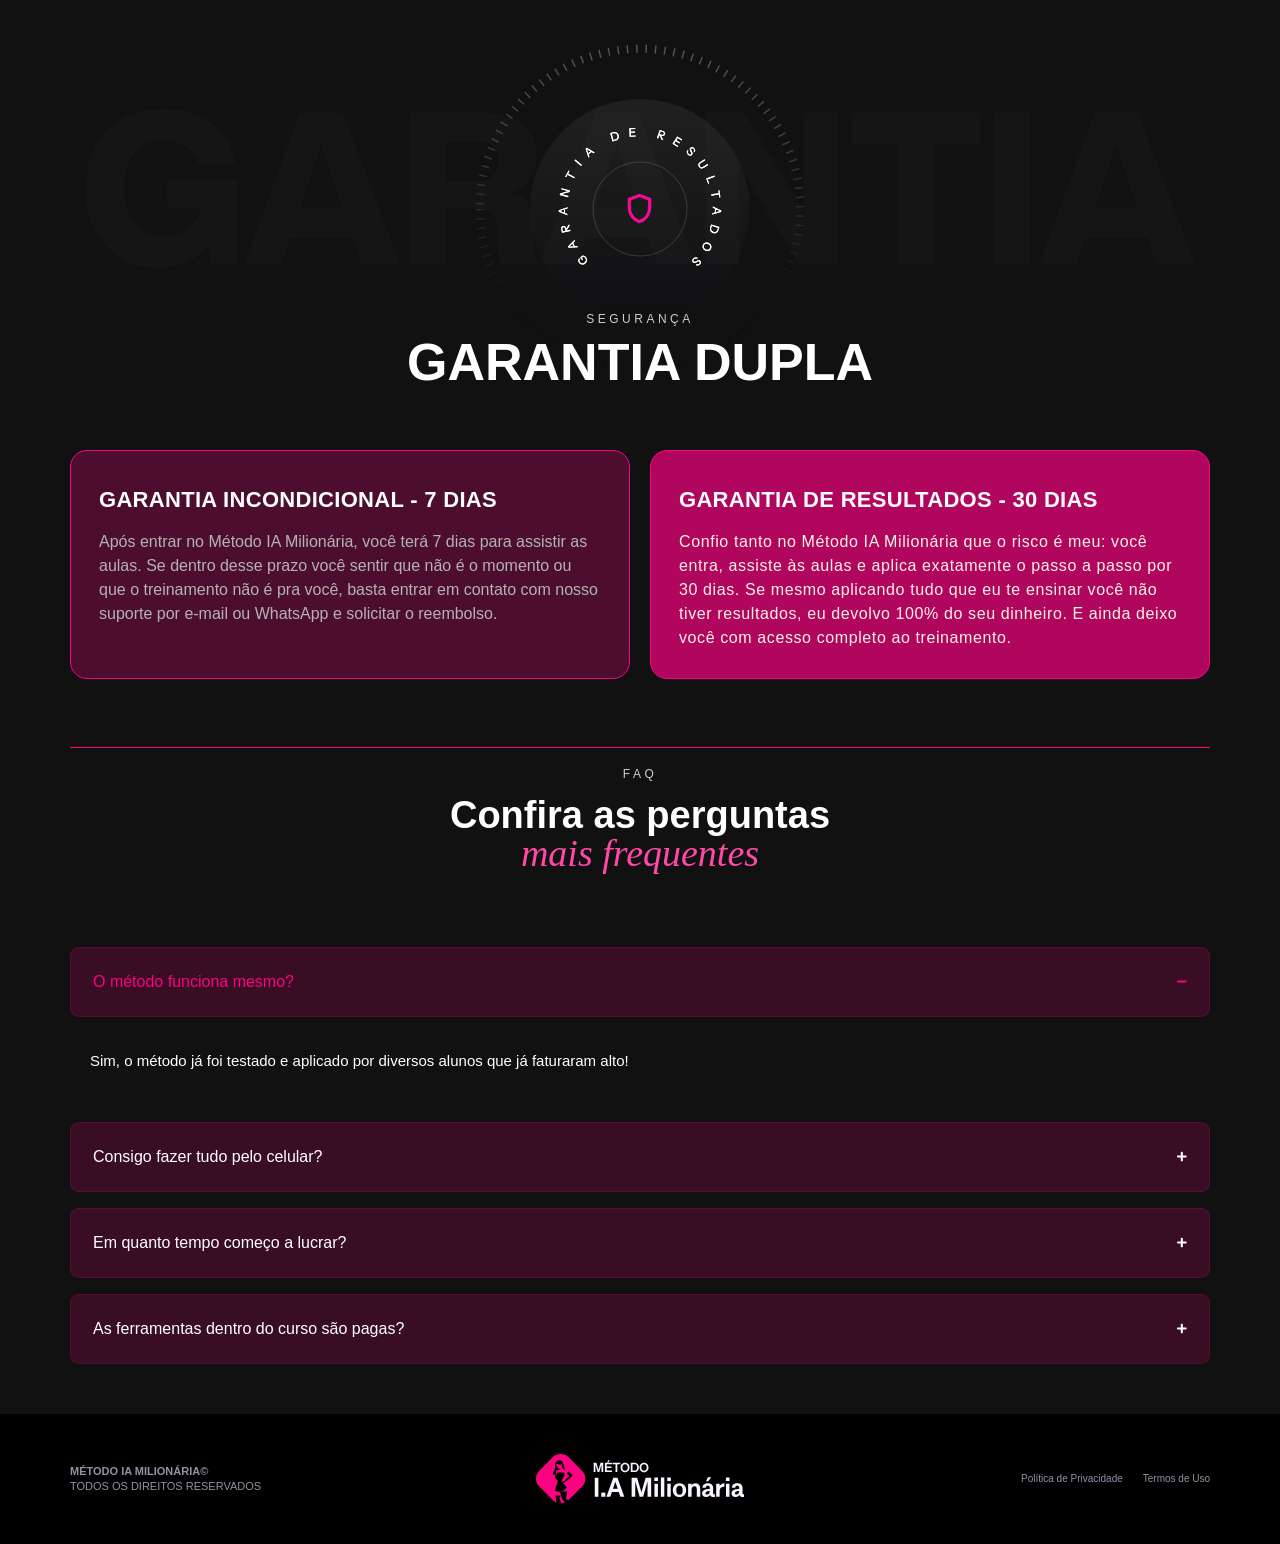
==== commit f1c6aedc: "fix: backredirect 5x de R,53 na secao grande" ====
--- a/desconto29/index.html
+++ b/desconto29/index.html
@@ -800,7 +800,7 @@
 		<div class="elementor-element elementor-element-44476bc e-con-full e-flex e-con e-child" data-id="44476bc" data-element_type="container" data-e-type="container">
 				<div class="elementor-element elementor-element-2d9d591 elementor-widget__width-initial elementor-widget elementor-widget-heading" data-id="2d9d591" data-element_type="widget" data-e-type="widget" data-widget_type="heading.default">
 				<div class="elementor-widget-container">
-					<h2 class="elementor-heading-title elementor-size-default">12x de</h2>				</div>
+					<h2 class="elementor-heading-title elementor-size-default">5x de</h2>				</div>
 				</div>
 				<div class="elementor-element elementor-element-85f6c7d elementor-widget elementor-widget-heading" data-id="85f6c7d" data-element_type="widget" data-e-type="widget" data-widget_type="heading.default">
 				<div class="elementor-widget-container">
@@ -814,7 +814,7 @@
 		<div class="elementor-element elementor-element-51241d3 e-con-full e-flex e-con e-child" data-id="51241d3" data-element_type="container" data-e-type="container">
 				<div class="elementor-element elementor-element-61c530a elementor-widget elementor-widget-heading" data-id="61c530a" data-element_type="widget" data-e-type="widget" data-widget_type="heading.default">
 				<div class="elementor-widget-container">
-					<h2 class="elementor-heading-title elementor-size-default">,73</h2>				</div>
+					<h2 class="elementor-heading-title elementor-size-default">,53</h2>				</div>
 				</div>
 				<div class="elementor-element elementor-element-b34c75d elementor-widget__width-initial elementor-widget elementor-widget-heading" data-id="b34c75d" data-element_type="widget" data-e-type="widget" data-widget_type="heading.default">
 				<div class="elementor-widget-container">
